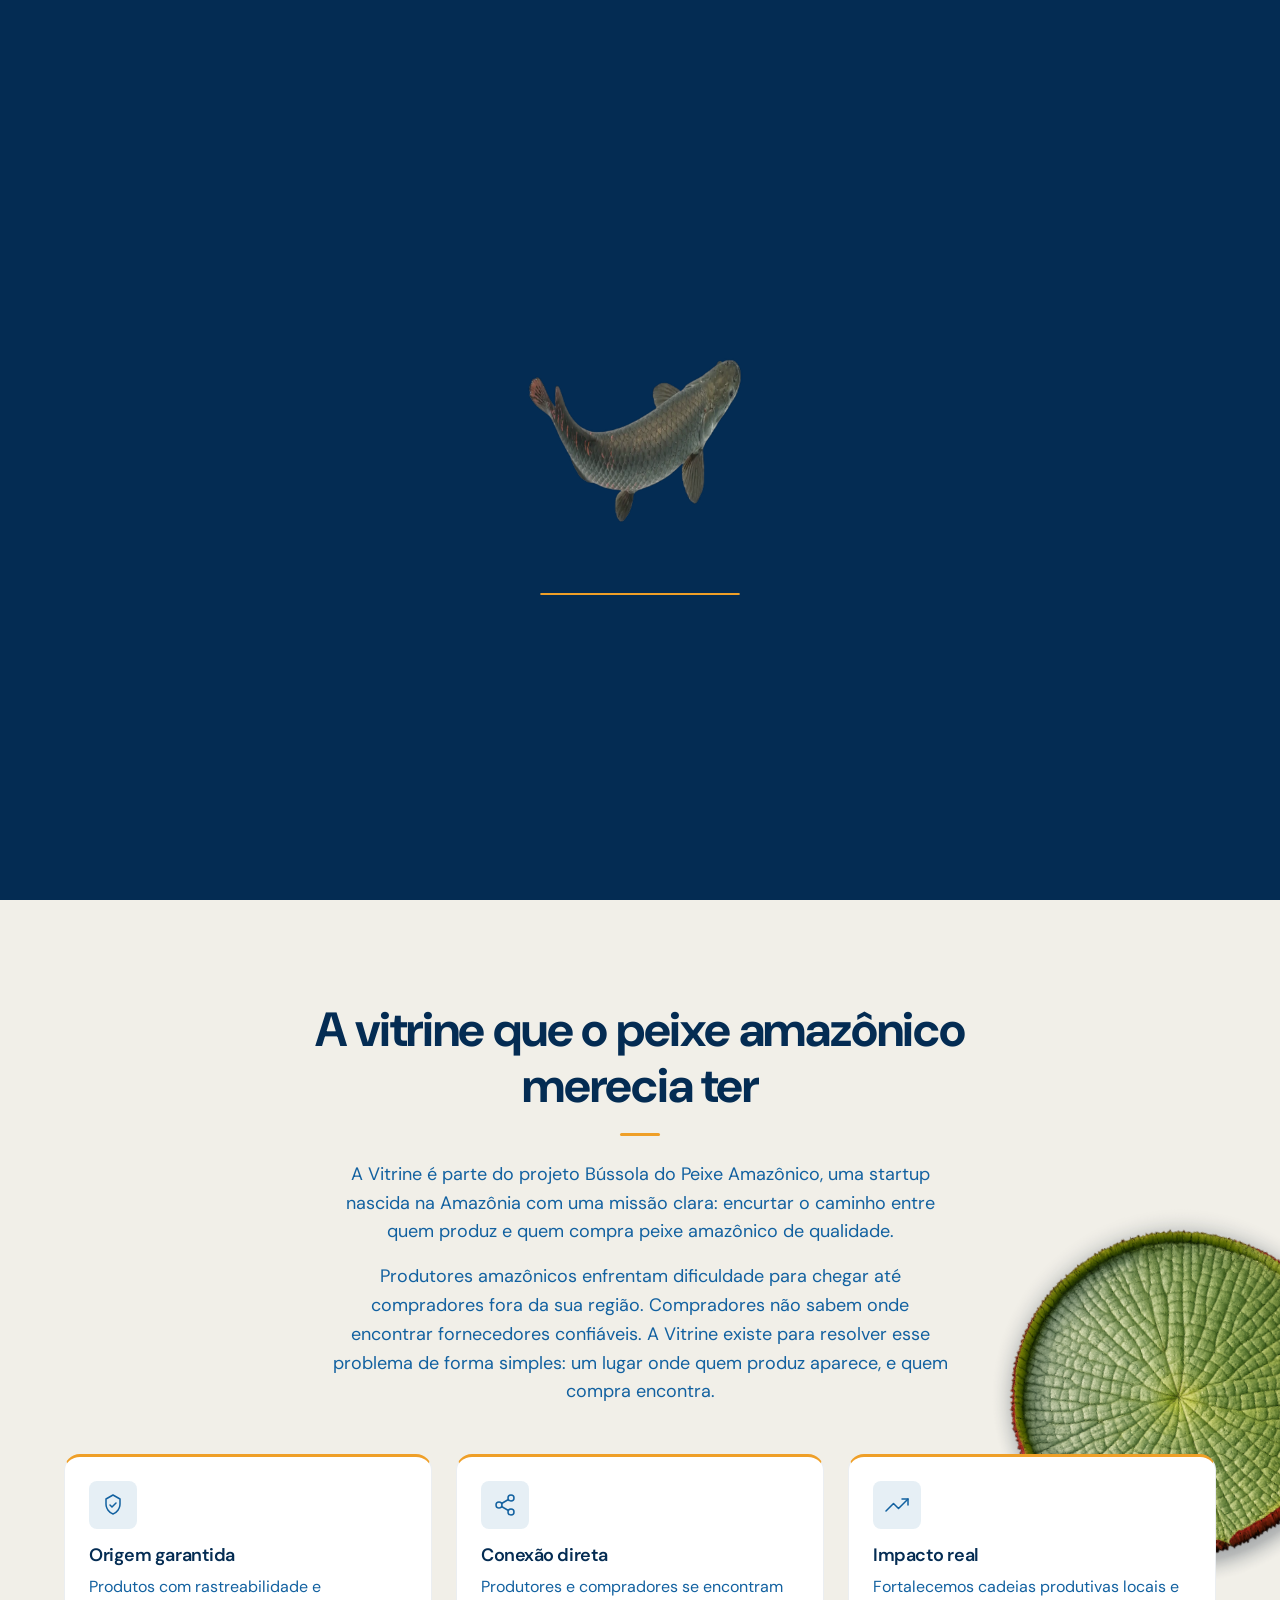
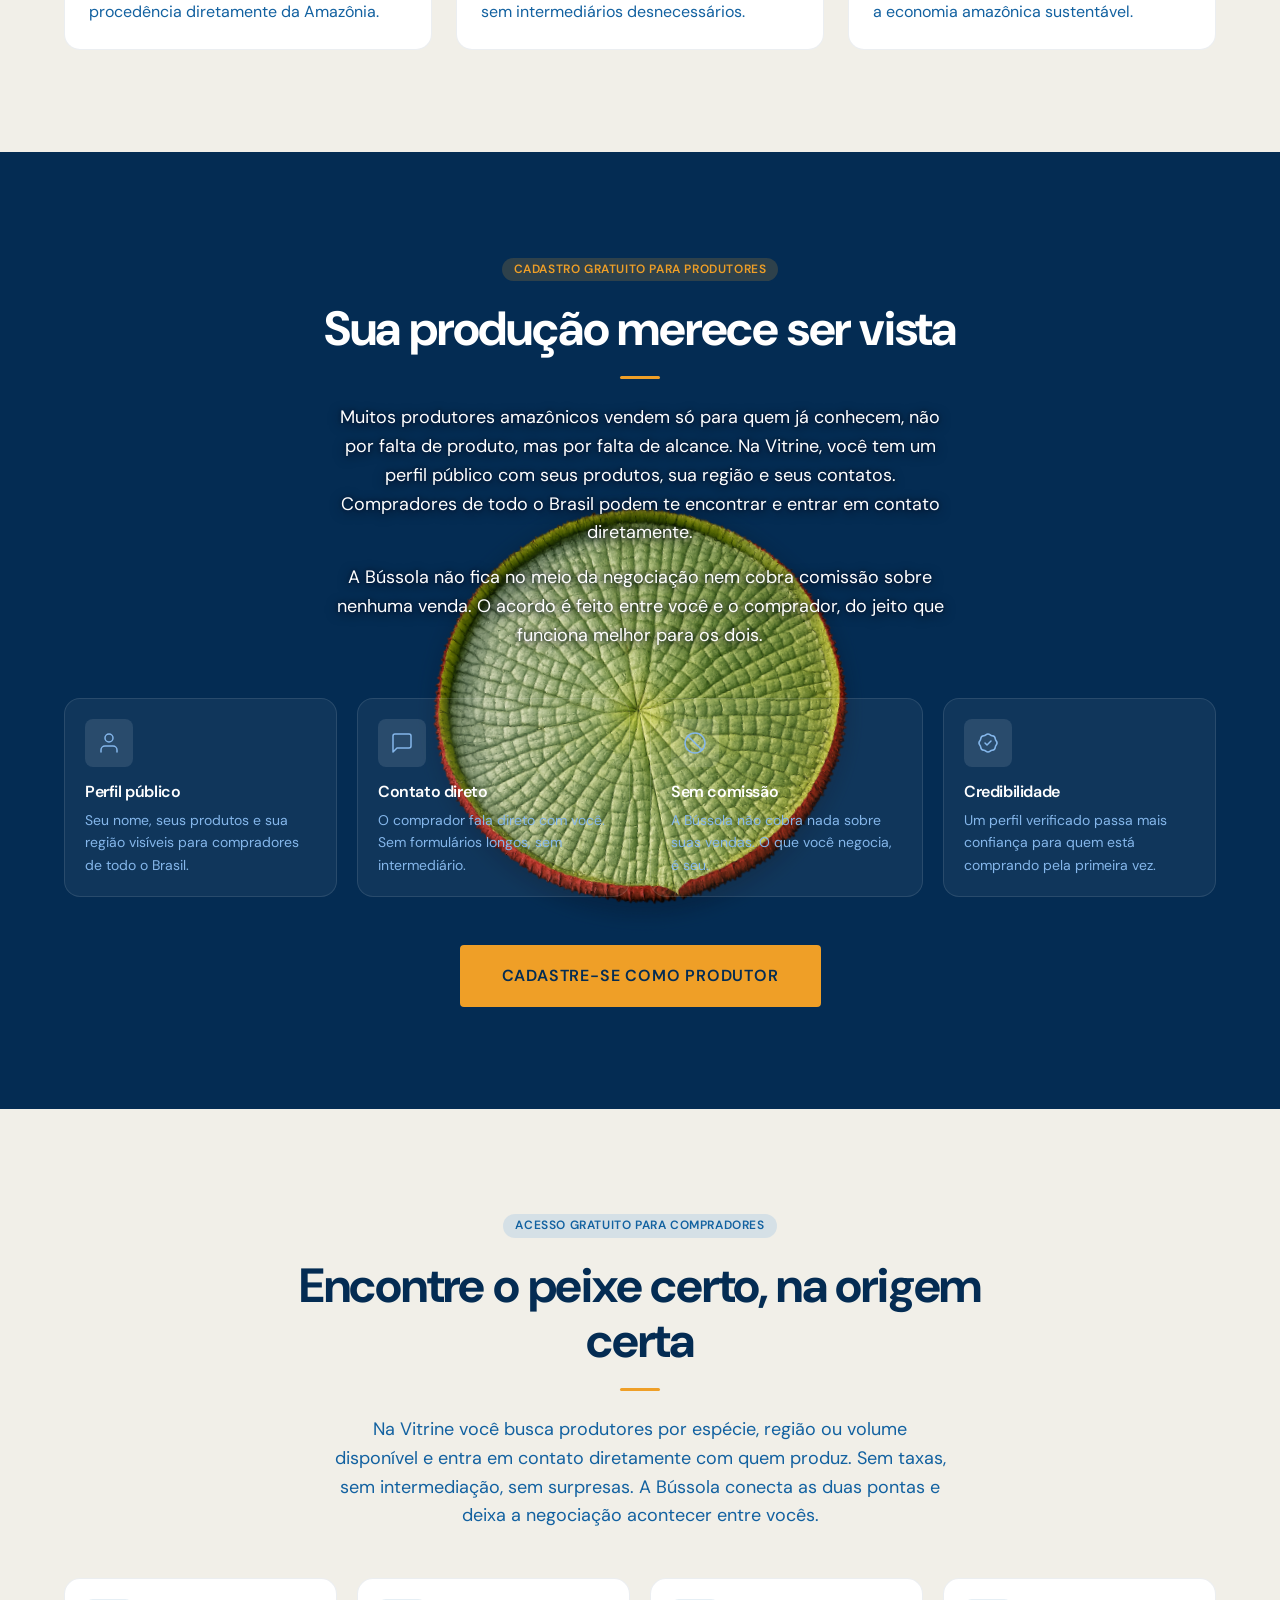
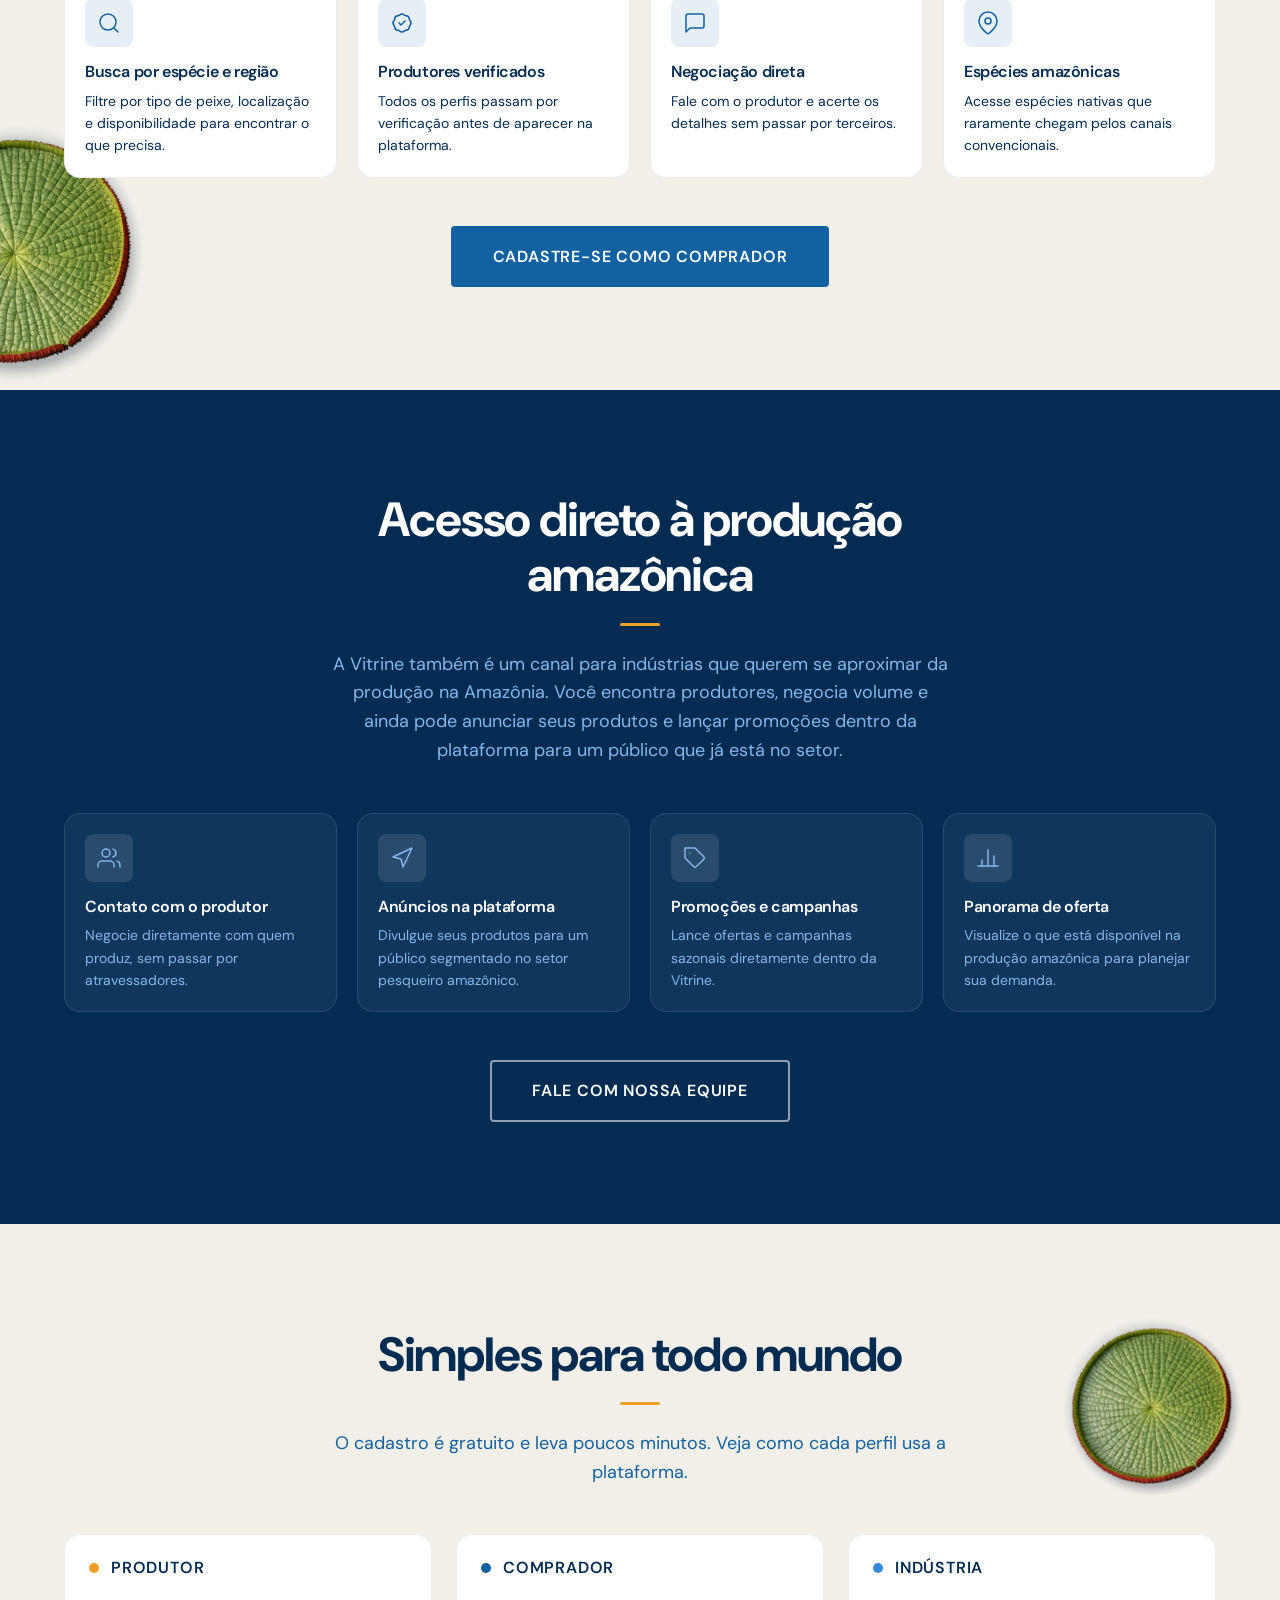
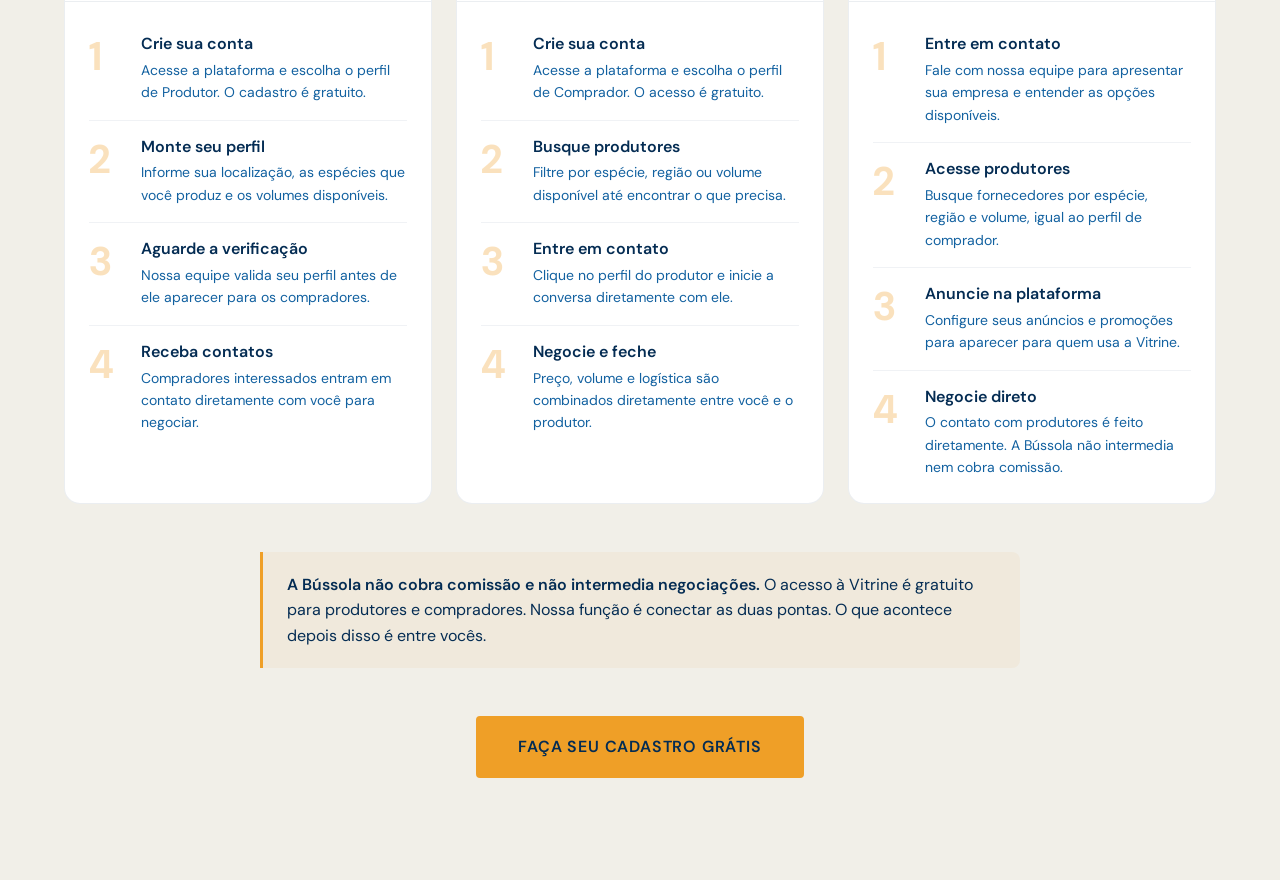
==== index.html @ b1a6ac14 "primeiro commit: site vitrine do peixe" ====
<!DOCTYPE html>
<html lang="pt-BR">
<head>
  <meta charset="UTF-8" />
  <meta name="viewport" content="width=device-width, initial-scale=1.0" />
  <meta name="description" content="Vitrine do Peixe — Plataforma B2B que conecta a produção ao mercado do pescado amazônico." />
  <title>Vitrine do Peixe — Conectando a produção ao mercado</title>

  <link rel="icon" type="image/png" href="../assets/favicon-32x32.png" sizes="32x32" />
  <link rel="apple-touch-icon" href="../assets/apple-touch-icon.png" />

  <!-- DM Sans -->
  <link rel="preconnect" href="https://fonts.googleapis.com" />
  <link rel="preconnect" href="https://fonts.gstatic.com" crossorigin />
  <link href="https://fonts.googleapis.com/css2?family=DM+Sans:opsz,wght@9..40,400;9..40,500;9..40,600;9..40,700&display=swap" rel="stylesheet" />

  <!-- Base da identidade visual -->
  <link rel="stylesheet" href="css/base.css" />
  <!-- Estilos das seções -->
  <link rel="stylesheet" href="css/sections.css" />

  <style>
    /* =============================================
       PRELOADER
    ============================================= */
    #preloader {
      position: fixed;
      inset: 0;
      z-index: var(--z-preload);
      background: var(--c-primary);
      display: flex;
      flex-direction: column;
      align-items: center;
      justify-content: center;
      gap: 28px;
      transition: opacity 0.7s ease, visibility 0.7s ease;
    }

    #preloader.fade-out {
      opacity: 0;
      visibility: hidden;
      pointer-events: none;
    }

    #preloader-canvas {
      width:  min(260px, 72vw);
      height: min(260px, 72vw);
    }

    #preloader-bar-wrap {
      width: min(200px, 56vw);
      height: 2px;
      background: var(--c-white-08);
      border-radius: 2px;
      overflow: hidden;
    }

    #preloader-bar {
      height: 100%;
      width: 0%;
      background: var(--c-cta);
      border-radius: 2px;
      transition: width 80ms linear;
    }

    /* =============================================
       HERO
    ============================================= */
    #hero {
      position: relative;
      width: 100%;
      height: 100svh;
      min-height: 100vh;
      display: flex;
      align-items: center;
      justify-content: center;
      overflow: hidden;
      text-align: center;
    }

    #hero-video {
      position: absolute;
      inset: 0;
      width: 100%;
      height: 100%;
      object-fit: cover;
      z-index: 0;
    }

    #hero-content {
      position: relative;
      z-index: 2;
      padding: 0 var(--container-pad);
      max-width: 960px;
      width: 100%;
    }

    /* Eyebrow */
    .hero-eyebrow {
      display: inline-flex;
      align-items: center;
      gap: var(--space-3);
      margin-bottom: var(--space-5);
      opacity: 0;
    }

    .hero-eyebrow::before,
    .hero-eyebrow::after {
      content: '';
      display: block;
      width: 28px;
      height: 1px;
      background: var(--c-cta);
      flex-shrink: 0;
    }

    .hero-eyebrow p {
      font-size: 10px;
      font-weight: var(--fw-semibold);
      letter-spacing: var(--ls-widest);
      text-transform: uppercase;
      color: var(--c-cta);
    }

    /* Título — animação reveal com clip-path */
    .hero-title-wrap {
      overflow: hidden; /* máscara que esconde o texto antes de revelar */
      padding-bottom: 0.1em; /* evita corte de descendentes */
    }

    #hero-title {
      font-size: var(--text-hero);
      font-weight: var(--fw-bold);
      line-height: var(--lh-tight);
      letter-spacing: var(--ls-tight);
      text-transform: uppercase;
      color: var(--c-white);
      opacity: 0;
    }

    /* Divisor */
    #hero-divider {
      width: 40px;
      height: 3px;
      background: var(--c-cta);
      border-radius: 2px;
      margin: var(--space-6) auto;
      opacity: 0;
    }

    /* Subtítulo */
    #hero-subtitle {
      font-size: clamp(0.875rem, 3vw, 1.25rem);
      font-weight: var(--fw-regular);
      letter-spacing: var(--ls-wider);
      text-transform: uppercase;
      color: var(--c-white-80);
      opacity: 0;
    }

    /* Scroll indicator */
    #hero-scroll {
      position: absolute;
      bottom: 28px;
      left: 50%;
      transform: translateX(-50%);
      z-index: 2;
      display: flex;
      flex-direction: column;
      align-items: center;
      gap: 6px;
      opacity: 0;
    }

    #hero-scroll span {
      font-size: 10px;
      font-weight: var(--fw-medium);
      letter-spacing: var(--ls-widest);
      text-transform: uppercase;
      color: var(--c-white-55);
    }

    .scroll-chevron {
      width: 18px;
      height: 18px;
      border-right: 1.5px solid var(--c-white-55);
      border-bottom: 1.5px solid var(--c-white-55);
      transform: rotate(45deg);
      animation: chevronBounce 1.8s ease-in-out infinite;
    }

    /* =============================================
       ANIMAÇÕES DO HERO
       Clip-path reveal: texto "abre" de baixo para cima,
       como saindo de trás de uma régua — efeito editorial.
    ============================================= */

    /* Eyebrow — fade simples */
    @keyframes heroEyebrow {
      from { opacity: 0; transform: translateY(-10px); }
      to   { opacity: 1; transform: translateY(0); }
    }

    /* Título — clip-path de baixo para cima + leve escala */
    @keyframes heroTitleReveal {
      from {
        opacity: 0;
        clip-path: inset(0 0 100% 0);
        transform: translateY(20px) scaleY(0.96);
      }
      to {
        opacity: 1;
        clip-path: inset(0 0 0% 0);
        transform: translateY(0) scaleY(1);
      }
    }

    /* Divisor — expande da esquerda */
    @keyframes heroDivider {
      from { opacity: 0; transform: scaleX(0); transform-origin: center; }
      to   { opacity: 1; transform: scaleX(1); transform-origin: center; }
    }

    /* Subtítulo — fade com tracking */
    @keyframes heroSubtitle {
      from { opacity: 0; letter-spacing: 0.20em; filter: blur(4px); }
      to   { opacity: 1; letter-spacing: var(--ls-wider); filter: blur(0); }
    }

    /* Scroll indicator — fade */
    @keyframes heroScroll {
      from { opacity: 0; transform: translate(-50%, 8px); }
      to   { opacity: 1; transform: translate(-50%, 0); }
    }

    /* Classes aplicadas via JS após preloader */
    .hero-anim-eyebrow  { animation: heroEyebrow     0.7s ease            forwards; animation-delay: 0.10s; }
    .hero-anim-title    { animation: heroTitleReveal  1.0s cubic-bezier(0.22, 1, 0.36, 1) forwards; animation-delay: 0.35s; }
    .hero-anim-divider  { animation: heroDivider      0.6s ease            forwards; animation-delay: 0.75s; }
    .hero-anim-subtitle { animation: heroSubtitle     0.9s ease            forwards; animation-delay: 0.95s; }
    .hero-anim-scroll   { animation: heroScroll       0.7s ease            forwards; animation-delay: 1.30s; }
  </style>

  <style>
    /* =============================================
       HERO PARALLAX
    ============================================= */
    #hero-video,
    #hero-content { will-change: transform; }

    /* =============================================
       PIRARUCU — SCROLL-DRIVEN IMAGE SEQUENCE
       Camada (#fish-layer) controla a POSIÇÃO (segue o
       scroll na hora). O canvas controla a ROTAÇÃO, com
       transição → vira de direção suavemente ao subir/descer.
    ============================================= */
    #fish-layer {
      position: fixed;
      top: 0;
      left: 0;
      z-index: 1;                 /* acima do fundo das seções, atrás do conteúdo */
      pointer-events: none;
      will-change: transform, opacity;
      opacity: 0;
      transition: opacity 0.5s ease;
      /* sombra direcional (camada não rotaciona → sombra fixa na tela) */
      filter: drop-shadow(6px 12px 18px rgba(2, 18, 38, 0.55));
    }

    #fish-canvas {
      display: block;
      transform-origin: center center;
      transition: transform 0.6s cubic-bezier(0.45, 0, 0.2, 1);
    }

    /* =============================================
       LIQUID GLASS — camada leve entre o peixe e o conteúdo
    ============================================= */
    #liquid-glass {
      position: fixed;
      inset: 0;
      z-index: 2;                 /* entre o peixe (1) e o conteúdo (3) */
      pointer-events: none;
      opacity: 0;
      transition: opacity 0.5s ease;
      backdrop-filter: blur(1px) saturate(106%);
      -webkit-backdrop-filter: blur(1px) saturate(106%);
      background: linear-gradient(135deg,
        rgba(255, 255, 255, 0.025) 0%,
        rgba(255, 255, 255, 0)     45%,
        rgba(133, 183, 235, 0.025) 100%);
    }

    /* Conteúdo das seções ACIMA do peixe e do vidro */
    main .container { position: relative; z-index: 3; }

    /* =============================================
       VITÓRIA-RÉGIA — folhas boiando no rio
       Posicionadas no documento (rolam com a página) com
       parallax de baixo para cima, como boiando na correnteza.
       Acima do peixe (z1), atrás do conteúdo (z3).
    ============================================= */
    body { position: relative; }   /* containing block das folhas */

    .lily {
      position: absolute;
      z-index: 2;                  /* acima do peixe, atrás do conteúdo */
      pointer-events: none;
      height: auto;
      aspect-ratio: 1 / 1;
      will-change: transform;
      /* recorta a folha circular, descartando o fundo escuro da imagem */
      -webkit-mask-image: radial-gradient(circle closest-side at 50% 50%, #000 88%, transparent 99%);
              mask-image: radial-gradient(circle closest-side at 50% 50%, #000 88%, transparent 99%);
      filter: drop-shadow(0 10px 22px rgba(2, 18, 38, 0.45));
    }

    /* instâncias — tamanhos e posições diferentes */
    .lily--1 { top: 18%; right: -7%; width: clamp(190px, 34vw, 380px); }
    .lily--2 { top: 45%; left:  -9%; width: clamp(140px, 24vw, 260px); }
    .lily--3 { top: 71%; right:  3%; width: clamp(100px, 18vw, 180px); }
    .lily--4 { top: 30%; left:  50%; width: clamp(220px, 44vw, 460px); } /* grande, centralizada */

    @media (prefers-reduced-motion: reduce) {
      #fish-layer   { display: none !important; }
      #liquid-glass { display: none !important; }
      #hero-video, #hero-content { transform: none !important; }
      .lily { transform: none !important; }
    }
  </style>
</head>
<body>

  <!-- Pirarucu — sequência de imagens guiada pelo scroll -->
  <div id="fish-layer" aria-hidden="true">
    <canvas id="fish-canvas" width="640" height="360"></canvas>
  </div>

  <!-- Liquid glass — camada leve entre o peixe e o conteúdo -->
  <div id="liquid-glass" aria-hidden="true"></div>

  <!-- Vitória-régia — folhas boiando no rio (parallax) -->
  <img class="lily lily--1" src="assets/vitoria_regia.png" alt="" aria-hidden="true" />
  <img class="lily lily--2" src="assets/vitoria_regia.png" alt="" aria-hidden="true" />
  <img class="lily lily--3" src="assets/vitoria_regia.png" alt="" aria-hidden="true" />
  <img class="lily lily--4" src="assets/vitoria_regia.png" alt="" aria-hidden="true" data-center />

  <!-- =============================================
       PRELOADER
  ============================================= -->
  <div id="preloader" role="status" aria-label="Carregando Vitrine do Peixe">
    <canvas id="preloader-canvas" width="400" height="400" aria-hidden="true"></canvas>
    <div id="preloader-bar-wrap" aria-hidden="true">
      <div id="preloader-bar"></div>
    </div>
  </div>

  <!-- =============================================
       HEADER / NAV
  ============================================= -->
  <header>
    <nav id="nav" class="nav" role="navigation" aria-label="Menu principal">
      <a href="/" class="nav__logo" aria-label="Vitrine do Peixe — página inicial">
        <img src="assets/logo.png" alt="Vitrine do Peixe" />
      </a>

      <!-- Links de navegação — visíveis a partir de 768px -->
      <ul class="nav__links" role="list">
        <li><a href="#sobre"         class="nav__link">Sobre</a></li>
        <li><a href="#produtor"      class="nav__link">Produtores</a></li>
        <li><a href="#comprador"     class="nav__link">Compradores</a></li>
        <li><a href="#industria"     class="nav__link">Indústria</a></li>
        <li><a href="#como-funciona" class="nav__link">Como Funciona</a></li>
        <li>
          <a href="#cadastro" class="btn btn--primary btn--sm">Cadastre-se</a>
        </li>
      </ul>

      <!-- Botão hambúrguer — mobile only -->
      <!-- ANIMATION: abrir/fechar menu mobile com slide down -->
      <button class="nav__toggle" aria-label="Abrir menu" aria-expanded="false" aria-controls="nav-mobile">
        <span></span>
        <span></span>
        <span></span>
      </button>
    </nav>
  </header>

  <!-- =============================================
       HERO
  ============================================= -->
  <main>
    <section id="hero" aria-labelledby="hero-title">

      <video
        id="hero-video"
        autoplay
        muted
        loop
        playsinline
        preload="auto"
        aria-hidden="true"
      >
        <source src="assets/video_hero.mp4" type="video/mp4" />
      </video>

      <div class="overlay" aria-hidden="true"></div>

      <div id="hero-content">

        <div class="hero-eyebrow" aria-hidden="true">
          <p>Plataforma B2B de Pescado Amazônico</p>
        </div>

        <div class="hero-title-wrap">
          <h1 id="hero-title">Vitrine<br>do Peixe</h1>
        </div>

        <div id="hero-divider" aria-hidden="true"></div>

        <p id="hero-subtitle">Conectando a produção ao mercado</p>

      </div>

      <div id="hero-scroll" aria-hidden="true">
        <span>Explore</span>
        <div class="scroll-chevron"></div>
      </div>

    </section>


    <!-- =============================================
         #SOBRE — A vitrine que o peixe merecia
    ============================================= -->
    <section id="sobre" class="section" aria-labelledby="sobre-title">
      <div class="container">

        <header class="section-header scroll-reveal">
          <h2 id="sobre-title">A vitrine que o peixe amazônico merecia ter</h2>
          <div class="divider divider--center"></div>
          <p>
            A Vitrine é parte do projeto Bússola do Peixe Amazônico, uma startup nascida na
            Amazônia com uma missão clara: encurtar o caminho entre quem produz e quem compra
            peixe amazônico de qualidade.
          </p>
          <p style="margin-top: var(--space-4);">
            Produtores amazônicos enfrentam dificuldade para chegar até compradores fora da sua
            região. Compradores não sabem onde encontrar fornecedores confiáveis. A Vitrine existe
            para resolver esse problema de forma simples: um lugar onde quem produz aparece, e quem
            compra encontra.
          </p>
        </header>

        <!-- 3 Pilares -->
        <!-- ANIMATION: cards aparecem em cascata com stagger ao entrar na viewport -->
        <div class="pillar-grid">

          <article class="card pillar-card scroll-reveal" aria-label="Origem garantida">
            <div class="card-icon">
              <!-- ICON: shield-check — origem e rastreabilidade -->
              <svg viewBox="0 0 24 24" fill="none" stroke="currentColor" stroke-width="1.5" stroke-linecap="round" stroke-linejoin="round" aria-hidden="true">
                <path d="M12 2l-7 4v5c0 4.55 3.17 8.81 7 9.93C15.83 19.81 19 15.55 19 11V6l-7-4z"/>
                <polyline points="9 12 11 14 15 10"/>
              </svg>
            </div>
            <h3>Origem garantida</h3>
            <p>Produtos com rastreabilidade e procedência diretamente da Amazônia.</p>
            <!-- VISUAL: ícone ou ilustração geométrica de localização/rastreio -->
          </article>

          <article class="card pillar-card scroll-reveal" aria-label="Conexão direta">
            <div class="card-icon">
              <!-- ICON: network/link — conexão entre pontas da cadeia -->
              <svg viewBox="0 0 24 24" fill="none" stroke="currentColor" stroke-width="1.5" stroke-linecap="round" stroke-linejoin="round" aria-hidden="true">
                <circle cx="18" cy="5"  r="3"/>
                <circle cx="6"  cy="12" r="3"/>
                <circle cx="18" cy="19" r="3"/>
                <line x1="8.59"  y1="13.51" x2="15.42" y2="17.49"/>
                <line x1="15.41" y1="6.51"  x2="8.59"  y2="10.49"/>
              </svg>
            </div>
            <h3>Conexão direta</h3>
            <p>Produtores e compradores se encontram sem intermediários desnecessários.</p>
            <!-- VISUAL: diagrama de conexão entre pontas da cadeia -->
          </article>

          <article class="card pillar-card scroll-reveal" aria-label="Impacto real">
            <div class="card-icon">
              <!-- ICON: trending-up — crescimento e impacto econômico -->
              <svg viewBox="0 0 24 24" fill="none" stroke="currentColor" stroke-width="1.5" stroke-linecap="round" stroke-linejoin="round" aria-hidden="true">
                <polyline points="23 6 13.5 15.5 8.5 10.5 1 18"/>
                <polyline points="17 6 23 6 23 12"/>
              </svg>
            </div>
            <h3>Impacto real</h3>
            <p>Fortalecemos cadeias produtivas locais e a economia amazônica sustentável.</p>
            <!-- VISUAL: gráfico ou mapa da Amazônia estilizado -->
          </article>

        </div><!-- /pillar-grid -->

      </div>
    </section>


    <!-- =============================================
         #PRODUTOR — Para Produtores
    ============================================= -->
    <section id="produtor" class="section section--dark" aria-labelledby="produtor-title">
      <div class="container">

        <header class="section-header scroll-reveal">
          <span class="badge badge--cta">Cadastro gratuito para produtores</span>
          <h2 id="produtor-title">Sua produção merece ser vista</h2>
          <div class="divider divider--center"></div>
          <p style="color: var(--c-white); text-shadow: 0 2px 12px rgba(2, 18, 38, 0.9), 0 0 4px rgba(2, 18, 38, 0.7);">
            Muitos produtores amazônicos vendem só para quem já conhecem, não por falta de produto,
            mas por falta de alcance. Na Vitrine, você tem um perfil público com seus produtos, sua
            região e seus contatos. Compradores de todo o Brasil podem te encontrar e entrar em
            contato diretamente.
          </p>
          <p style="margin-top: var(--space-4); color: var(--c-white); text-shadow: 0 2px 12px rgba(2, 18, 38, 0.9), 0 0 4px rgba(2, 18, 38, 0.7);">
            A Bússola não fica no meio da negociação nem cobra comissão sobre nenhuma venda.
            O acordo é feito entre você e o comprador, do jeito que funciona melhor para os dois.
          </p>
        </header>

        <!-- ANIMATION: cards em cascata com stagger -->
        <div class="benefit-grid">

          <article class="card benefit-card scroll-reveal" aria-label="Perfil público">
            <div class="card-icon">
              <!-- ICON: user — visibilidade pública -->
              <svg viewBox="0 0 24 24" fill="none" stroke="currentColor" stroke-width="1.5" stroke-linecap="round" stroke-linejoin="round" aria-hidden="true">
                <path d="M20 21v-2a4 4 0 00-4-4H8a4 4 0 00-4 4v2"/>
                <circle cx="12" cy="7" r="4"/>
              </svg>
            </div>
            <h3>Perfil público</h3>
            <p>Seu nome, seus produtos e sua região visíveis para compradores de todo o Brasil.</p>
          </article>

          <article class="card benefit-card scroll-reveal" aria-label="Contato direto">
            <div class="card-icon">
              <!-- ICON: message-circle — comunicação direta -->
              <svg viewBox="0 0 24 24" fill="none" stroke="currentColor" stroke-width="1.5" stroke-linecap="round" stroke-linejoin="round" aria-hidden="true">
                <path d="M21 15a2 2 0 01-2 2H7l-4 4V5a2 2 0 012-2h14a2 2 0 012 2z"/>
              </svg>
            </div>
            <h3>Contato direto</h3>
            <p>O comprador fala direto com você. Sem formulários longos, sem intermediário.</p>
          </article>

          <article class="card benefit-card scroll-reveal" aria-label="Sem comissão">
            <div class="card-icon">
              <!-- ICON: ban — sem taxa ou comissão -->
              <svg viewBox="0 0 24 24" fill="none" stroke="currentColor" stroke-width="1.5" stroke-linecap="round" stroke-linejoin="round" aria-hidden="true">
                <circle cx="12" cy="12" r="10"/>
                <line x1="4.93" y1="4.93" x2="19.07" y2="19.07"/>
              </svg>
            </div>
            <h3>Sem comissão</h3>
            <p>A Bússola não cobra nada sobre suas vendas. O que você negocia, é seu.</p>
          </article>

          <article class="card benefit-card scroll-reveal" aria-label="Credibilidade">
            <div class="card-icon">
              <!-- ICON: badge-check — verificação e confiança -->
              <svg viewBox="0 0 24 24" fill="none" stroke="currentColor" stroke-width="1.5" stroke-linecap="round" stroke-linejoin="round" aria-hidden="true">
                <path d="M9 12l2 2 4-4"/>
                <path d="M7.835 4.697a3.42 3.42 0 001.946-.806 3.42 3.42 0 014.438 0 3.42 3.42 0 001.946.806 3.42 3.42 0 013.138 3.138 3.42 3.42 0 00.806 1.946 3.42 3.42 0 010 4.438 3.42 3.42 0 00-.806 1.946 3.42 3.42 0 01-3.138 3.138 3.42 3.42 0 00-1.946.806 3.42 3.42 0 01-4.438 0 3.42 3.42 0 00-1.946-.806 3.42 3.42 0 01-3.138-3.138 3.42 3.42 0 00-.806-1.946 3.42 3.42 0 010-4.438 3.42 3.42 0 00.806-1.946 3.42 3.42 0 013.138-3.138z"/>
              </svg>
            </div>
            <h3>Credibilidade</h3>
            <p>Um perfil verificado passa mais confiança para quem está comprando pela primeira vez.</p>
          </article>

        </div><!-- /benefit-grid -->

        <div class="section-cta scroll-reveal">
          <a href="#cadastro" class="btn btn--primary btn--lg">Cadastre-se como produtor</a>
        </div>

      </div>
    </section>


    <!-- =============================================
         #COMPRADOR — Para Compradores
    ============================================= -->
    <section id="comprador" class="section" aria-labelledby="comprador-title">
      <div class="container">

        <header class="section-header scroll-reveal">
          <span class="badge badge--support">Acesso gratuito para compradores</span>
          <h2 id="comprador-title">Encontre o peixe certo, na origem certa</h2>
          <div class="divider divider--center"></div>
          <p>
            Na Vitrine você busca produtores por espécie, região ou volume disponível e entra em
            contato diretamente com quem produz. Sem taxas, sem intermediação, sem surpresas.
            A Bússola conecta as duas pontas e deixa a negociação acontecer entre vocês.
          </p>
        </header>

        <!-- ANIMATION: cards em cascata com stagger -->
        <div class="benefit-grid">

          <article class="card benefit-card scroll-reveal" aria-label="Busca por espécie e região">
            <div class="card-icon">
              <!-- ICON: search — busca e filtro -->
              <svg viewBox="0 0 24 24" fill="none" stroke="currentColor" stroke-width="1.5" stroke-linecap="round" stroke-linejoin="round" aria-hidden="true">
                <circle cx="11" cy="11" r="8"/>
                <line x1="21" y1="21" x2="16.65" y2="16.65"/>
              </svg>
            </div>
            <h3>Busca por espécie e região</h3>
            <p>Filtre por tipo de peixe, localização e disponibilidade para encontrar o que precisa.</p>
          </article>

          <article class="card benefit-card scroll-reveal" aria-label="Produtores verificados">
            <div class="card-icon">
              <!-- ICON: badge-check — verificação -->
              <svg viewBox="0 0 24 24" fill="none" stroke="currentColor" stroke-width="1.5" stroke-linecap="round" stroke-linejoin="round" aria-hidden="true">
                <path d="M9 12l2 2 4-4"/>
                <path d="M7.835 4.697a3.42 3.42 0 001.946-.806 3.42 3.42 0 014.438 0 3.42 3.42 0 001.946.806 3.42 3.42 0 013.138 3.138 3.42 3.42 0 00.806 1.946 3.42 3.42 0 010 4.438 3.42 3.42 0 00-.806 1.946 3.42 3.42 0 01-3.138 3.138 3.42 3.42 0 00-1.946.806 3.42 3.42 0 01-4.438 0 3.42 3.42 0 00-1.946-.806 3.42 3.42 0 01-3.138-3.138 3.42 3.42 0 00-.806-1.946 3.42 3.42 0 010-4.438 3.42 3.42 0 00.806-1.946 3.42 3.42 0 013.138-3.138z"/>
              </svg>
            </div>
            <h3>Produtores verificados</h3>
            <p>Todos os perfis passam por verificação antes de aparecer na plataforma.</p>
          </article>

          <article class="card benefit-card scroll-reveal" aria-label="Negociação direta">
            <div class="card-icon">
              <!-- ICON: message-circle — negociação direta -->
              <svg viewBox="0 0 24 24" fill="none" stroke="currentColor" stroke-width="1.5" stroke-linecap="round" stroke-linejoin="round" aria-hidden="true">
                <path d="M21 15a2 2 0 01-2 2H7l-4 4V5a2 2 0 012-2h14a2 2 0 012 2z"/>
              </svg>
            </div>
            <h3>Negociação direta</h3>
            <p>Fale com o produtor e acerte os detalhes sem passar por terceiros.</p>
          </article>

          <article class="card benefit-card scroll-reveal" aria-label="Espécies amazônicas">
            <div class="card-icon">
              <!-- ICON: map-pin — origem amazônica -->
              <svg viewBox="0 0 24 24" fill="none" stroke="currentColor" stroke-width="1.5" stroke-linecap="round" stroke-linejoin="round" aria-hidden="true">
                <path d="M21 10c0 7-9 13-9 13s-9-6-9-13a9 9 0 0118 0z"/>
                <circle cx="12" cy="10" r="3"/>
              </svg>
            </div>
            <h3>Espécies amazônicas</h3>
            <p>Acesse espécies nativas que raramente chegam pelos canais convencionais.</p>
          </article>

        </div><!-- /benefit-grid -->

        <div class="section-cta scroll-reveal">
          <a href="#cadastro" class="btn btn--blue btn--lg">Cadastre-se como comprador</a>
        </div>

      </div>
    </section>


    <!-- =============================================
         #INDUSTRIA — Para a Indústria
    ============================================= -->
    <section id="industria" class="section section--dark" aria-labelledby="industria-title">
      <div class="container">

        <header class="section-header scroll-reveal">
          <h2 id="industria-title">Acesso direto à produção amazônica</h2>
          <div class="divider divider--center"></div>
          <p>
            A Vitrine também é um canal para indústrias que querem se aproximar da produção na
            Amazônia. Você encontra produtores, negocia volume e ainda pode anunciar seus produtos
            e lançar promoções dentro da plataforma para um público que já está no setor.
          </p>
        </header>

        <!-- ANIMATION: cards em cascata com stagger -->
        <div class="benefit-grid">

          <article class="card benefit-card scroll-reveal" aria-label="Contato com o produtor">
            <div class="card-icon">
              <!-- ICON: users — acesso a produtores -->
              <svg viewBox="0 0 24 24" fill="none" stroke="currentColor" stroke-width="1.5" stroke-linecap="round" stroke-linejoin="round" aria-hidden="true">
                <path d="M17 21v-2a4 4 0 00-4-4H5a4 4 0 00-4 4v2"/>
                <circle cx="9" cy="7" r="4"/>
                <path d="M23 21v-2a4 4 0 00-3-3.87"/>
                <path d="M16 3.13a4 4 0 010 7.75"/>
              </svg>
            </div>
            <h3>Contato com o produtor</h3>
            <p>Negocie diretamente com quem produz, sem passar por atravessadores.</p>
          </article>

          <article class="card benefit-card scroll-reveal" aria-label="Anúncios na plataforma">
            <div class="card-icon">
              <!-- ICON: send/megaphone — divulgação e anúncios -->
              <svg viewBox="0 0 24 24" fill="none" stroke="currentColor" stroke-width="1.5" stroke-linecap="round" stroke-linejoin="round" aria-hidden="true">
                <path d="M3 11l19-9-9 19-2-8-8-2z"/>
              </svg>
            </div>
            <h3>Anúncios na plataforma</h3>
            <p>Divulgue seus produtos para um público segmentado no setor pesqueiro amazônico.</p>
          </article>

          <article class="card benefit-card scroll-reveal" aria-label="Promoções e campanhas">
            <div class="card-icon">
              <!-- ICON: tag — promoções e ofertas -->
              <svg viewBox="0 0 24 24" fill="none" stroke="currentColor" stroke-width="1.5" stroke-linecap="round" stroke-linejoin="round" aria-hidden="true">
                <path d="M20.59 13.41l-7.17 7.17a2 2 0 01-2.83 0L2 12V2h10l8.59 8.59a2 2 0 010 2.82z"/>
                <line x1="7" y1="7" x2="7.01" y2="7"/>
              </svg>
            </div>
            <h3>Promoções e campanhas</h3>
            <p>Lance ofertas e campanhas sazonais diretamente dentro da Vitrine.</p>
          </article>

          <article class="card benefit-card scroll-reveal" aria-label="Panorama de oferta">
            <div class="card-icon">
              <!-- ICON: bar-chart — panorama da produção disponível -->
              <svg viewBox="0 0 24 24" fill="none" stroke="currentColor" stroke-width="1.5" stroke-linecap="round" stroke-linejoin="round" aria-hidden="true">
                <line x1="18" y1="20" x2="18" y2="10"/>
                <line x1="12" y1="20" x2="12" y2="4"/>
                <line x1="6"  y1="20" x2="6"  y2="14"/>
                <line x1="2"  y1="20" x2="22" y2="20"/>
              </svg>
            </div>
            <h3>Panorama de oferta</h3>
            <p>Visualize o que está disponível na produção amazônica para planejar sua demanda.</p>
          </article>

        </div><!-- /benefit-grid -->

        <div class="section-cta scroll-reveal">
          <a href="#contato" class="btn btn--outline btn--lg">Fale com nossa equipe</a>
        </div>

      </div>
    </section>


    <!-- =============================================
         #COMO-FUNCIONA — Como Funciona
    ============================================= -->
    <section id="como-funciona" class="section" aria-labelledby="como-funciona-title">
      <div class="container">

        <header class="section-header scroll-reveal">
          <h2 id="como-funciona-title">Simples para todo mundo</h2>
          <div class="divider divider--center"></div>
          <p>O cadastro é gratuito e leva poucos minutos. Veja como cada perfil usa a plataforma.</p>
        </header>

        <!-- 3 colunas de perfil -->
        <!-- ANIMATION: colunas entram em cascata com stagger horizontal -->
        <div class="how-grid">

          <!-- Coluna: Produtor -->
          <div class="how-column how-column--produtor scroll-reveal">
            <div class="how-column__header">
              <span class="how-column__profile-dot" aria-hidden="true"></span>
              <span class="how-column__profile-name">Produtor</span>
            </div>
            <ol class="how-column__steps" aria-label="Passos para o Produtor">
              <li class="step">
                <span class="step__number" aria-hidden="true">1</span>
                <div class="step__content">
                  <strong class="step__title">Crie sua conta</strong>
                  <p class="step__text">Acesse a plataforma e escolha o perfil de Produtor. O cadastro é gratuito.</p>
                </div>
              </li>
              <li class="step">
                <span class="step__number" aria-hidden="true">2</span>
                <div class="step__content">
                  <strong class="step__title">Monte seu perfil</strong>
                  <p class="step__text">Informe sua localização, as espécies que você produz e os volumes disponíveis.</p>
                </div>
              </li>
              <li class="step">
                <span class="step__number" aria-hidden="true">3</span>
                <div class="step__content">
                  <strong class="step__title">Aguarde a verificação</strong>
                  <p class="step__text">Nossa equipe valida seu perfil antes de ele aparecer para os compradores.</p>
                </div>
              </li>
              <li class="step">
                <span class="step__number" aria-hidden="true">4</span>
                <div class="step__content">
                  <strong class="step__title">Receba contatos</strong>
                  <p class="step__text">Compradores interessados entram em contato diretamente com você para negociar.</p>
                </div>
              </li>
            </ol>
          </div>

          <!-- Coluna: Comprador -->
          <div class="how-column how-column--comprador scroll-reveal">
            <div class="how-column__header">
              <span class="how-column__profile-dot" aria-hidden="true"></span>
              <span class="how-column__profile-name">Comprador</span>
            </div>
            <ol class="how-column__steps" aria-label="Passos para o Comprador">
              <li class="step">
                <span class="step__number" aria-hidden="true">1</span>
                <div class="step__content">
                  <strong class="step__title">Crie sua conta</strong>
                  <p class="step__text">Acesse a plataforma e escolha o perfil de Comprador. O acesso é gratuito.</p>
                </div>
              </li>
              <li class="step">
                <span class="step__number" aria-hidden="true">2</span>
                <div class="step__content">
                  <strong class="step__title">Busque produtores</strong>
                  <p class="step__text">Filtre por espécie, região ou volume disponível até encontrar o que precisa.</p>
                </div>
              </li>
              <li class="step">
                <span class="step__number" aria-hidden="true">3</span>
                <div class="step__content">
                  <strong class="step__title">Entre em contato</strong>
                  <p class="step__text">Clique no perfil do produtor e inicie a conversa diretamente com ele.</p>
                </div>
              </li>
              <li class="step">
                <span class="step__number" aria-hidden="true">4</span>
                <div class="step__content">
                  <strong class="step__title">Negocie e feche</strong>
                  <p class="step__text">Preço, volume e logística são combinados diretamente entre você e o produtor.</p>
                </div>
              </li>
            </ol>
          </div>

          <!-- Coluna: Indústria -->
          <div class="how-column how-column--industria scroll-reveal">
            <div class="how-column__header">
              <span class="how-column__profile-dot" aria-hidden="true"></span>
              <span class="how-column__profile-name">Indústria</span>
            </div>
            <ol class="how-column__steps" aria-label="Passos para a Indústria">
              <li class="step">
                <span class="step__number" aria-hidden="true">1</span>
                <div class="step__content">
                  <strong class="step__title">Entre em contato</strong>
                  <p class="step__text">Fale com nossa equipe para apresentar sua empresa e entender as opções disponíveis.</p>
                </div>
              </li>
              <li class="step">
                <span class="step__number" aria-hidden="true">2</span>
                <div class="step__content">
                  <strong class="step__title">Acesse produtores</strong>
                  <p class="step__text">Busque fornecedores por espécie, região e volume, igual ao perfil de comprador.</p>
                </div>
              </li>
              <li class="step">
                <span class="step__number" aria-hidden="true">3</span>
                <div class="step__content">
                  <strong class="step__title">Anuncie na plataforma</strong>
                  <p class="step__text">Configure seus anúncios e promoções para aparecer para quem usa a Vitrine.</p>
                </div>
              </li>
              <li class="step">
                <span class="step__number" aria-hidden="true">4</span>
                <div class="step__content">
                  <strong class="step__title">Negocie direto</strong>
                  <p class="step__text">O contato com produtores é feito diretamente. A Bússola não intermedia nem cobra comissão.</p>
                </div>
              </li>
            </ol>
          </div>

        </div><!-- /how-grid -->

        <!-- Bloco de aviso -->
        <aside class="disclaimer scroll-reveal" role="note">
          <p>
            <strong>A Bússola não cobra comissão e não intermedia negociações.</strong>
            O acesso à Vitrine é gratuito para produtores e compradores. Nossa função é conectar as
            duas pontas. O que acontece depois disso é entre vocês.
          </p>
        </aside>

        <div class="section-cta scroll-reveal">
          <a href="#cadastro" class="btn btn--primary btn--lg">Faça seu cadastro grátis</a>
        </div>

      </div>
    </section>


  </main>

  <script>
    /* --------------------------------------------------
       PRELOADER — animação de frames do pirarucu
    -------------------------------------------------- */
    (function () {
      const canvas      = document.getElementById('preloader-canvas');
      const ctx         = canvas.getContext('2d');
      const progressBar = document.getElementById('preloader-bar');
      const preloader   = document.getElementById('preloader');

      const TOTAL    = 240;
      const FPS      = 48;
      const INTERVAL = 1000 / FPS;
      const BASE     = 'assets/pirarucu/frames_pirarucu_webp/';

      const frames = new Array(TOTAL);
      window._piraFrames = frames; /* expõe para o scroll-sequence */
      let loaded   = 0;
      let current  = 0;
      let lastTime = 0;
      let animDone = false;
      let pageDone = false;

      function startHeroAnimations() {
        document.querySelector('.hero-eyebrow').classList.add('hero-anim-eyebrow');
        document.getElementById('hero-title').classList.add('hero-anim-title');
        document.getElementById('hero-divider').classList.add('hero-anim-divider');
        document.getElementById('hero-subtitle').classList.add('hero-anim-subtitle');
        document.getElementById('hero-scroll').classList.add('hero-anim-scroll');
      }

      function finish() {
        preloader.classList.add('fade-out');
        startHeroAnimations();
      }

      function tryFinish() {
        if (animDone && pageDone) finish();
      }

      function animate(ts) {
        if (ts - lastTime >= INTERVAL) {
          lastTime = ts;
          const img = frames[current];
          if (img && img.complete && img.naturalWidth > 0) {
            ctx.clearRect(0, 0, canvas.width, canvas.height);
            ctx.drawImage(img, 0, 0, canvas.width, canvas.height);
          }
          current++;
          if (current >= TOTAL) {
            animDone = true;
            tryFinish();
            return;
          }
        }
        requestAnimationFrame(animate);
      }

      for (let i = 0; i < TOTAL; i++) {
        const img = new Image();
        const num = String(i + 1).padStart(4, '0');
        img.src   = `${BASE}frame_${num}.webp`;
        img.onload = img.onerror = function () {
          loaded++;
          progressBar.style.width = `${(loaded / TOTAL) * 100}%`;
          if (loaded === 30) requestAnimationFrame(animate);
        };
        frames[i] = img;
      }

      if (document.readyState === 'complete') {
        pageDone = true;
      } else {
        window.addEventListener('load', function () {
          pageDone = true;
          tryFinish();
        });
      }

      setTimeout(function () { animDone = true; pageDone = true; tryFinish(); }, 12000);
    }());

    /* --------------------------------------------------
       NAV — efeito ao rolar
    -------------------------------------------------- */
    (function () {
      const nav = document.getElementById('nav');
      window.addEventListener('scroll', function () {
        nav.classList.toggle('scrolled', window.scrollY > 20);
      }, { passive: true });
    }());

    /* --------------------------------------------------
       SCROLL-REVEAL — IntersectionObserver global
       Para seções futuras: adicione classe .scroll-reveal
    -------------------------------------------------- */
    (function () {
      const observer = new IntersectionObserver(function (entries) {
        entries.forEach(function (entry) {
          if (entry.isIntersecting) {
            entry.target.classList.add('visible');
            observer.unobserve(entry.target);
          }
        });
      }, { threshold: 0.15 });

      document.querySelectorAll('.scroll-reveal').forEach(function (el) {
        observer.observe(el);
      });
    }());
  </script>

  <script>
    /* --------------------------------------------------
       HERO PARALLAX
       Vídeo se move 40 % mais lento que o scroll;
       conteúdo sobe suavemente e vai desvanecendo.
    -------------------------------------------------- */
    (function () {
      var hero    = document.getElementById('hero');
      var video   = document.getElementById('hero-video');
      var content = document.getElementById('hero-content');
      var scrollEl = document.getElementById('hero-scroll');
      var ticking = false;

      function tick() {
        var y = window.scrollY;
        var h = hero.offsetHeight;
        if (y < h) {
          var p = y / h;
          video.style.transform   = 'translateY(' + (y * 0.4).toFixed(1) + 'px)';
          content.style.transform = 'translateY(' + (y * 0.12).toFixed(1) + 'px)';
          content.style.opacity   = Math.max(0, 1 - p * 1.8).toFixed(3);
          if (scrollEl) {
            scrollEl.style.transform = 'translateX(-50%) translateY(' + (y * 0.5).toFixed(1) + 'px)';
            scrollEl.style.opacity   = Math.max(0, 1 - p * 4).toFixed(3);
          }
        }
        ticking = false;
      }

      window.addEventListener('scroll', function () {
        if (!ticking) { ticking = true; requestAnimationFrame(tick); }
      }, { passive: true });
    }());

    /* --------------------------------------------------
       SCROLL-DRIVEN IMAGE SEQUENCE (pirarucu nadando)
       - Entra pelo topo, vai até o CENTRO e fica lá: o
         site passa enquanto ele nada no lugar.
       - Scroll para baixo → cabeça para baixo (desce).
       - Scroll para cima  → vira e sobe (cabeça p/ cima).
       - Nadadeira ondula em loop contínuo, mais lenta.
    -------------------------------------------------- */
    (function () {
      var layer  = document.getElementById('fish-layer');
      var canvas = document.getElementById('fish-canvas');
      var glass  = document.getElementById('liquid-glass');
      if (!layer || !canvas) return;

      var ctx     = canvas.getContext('2d');
      var heroEl  = document.getElementById('hero');
      var ticking = false;

      var CW = 640, CH = 360;        /* resolução interna (16:9, igual aos frames) */
      var PX_PER_FRAME = 9;          /* mais lento: px de rolagem por frame */
      var DIR_THRESHOLD = 3;         /* px mínimos p/ trocar de direção sem tremer */

      var curOp    = '0';
      var glassOp  = '0';
      var lastY    = window.scrollY;
      var heading  = 'down';         /* 'down' = cabeça p/ baixo | 'up' = p/ cima */
      var curAngle = 90;
      var frameAcc = 0;              /* distância de rolagem acumulada (sempre p/ frente) */

      /* Tamanho do peixe (comprimento do corpo, antes de rotacionar) */
      function dims() {
        var len = Math.min(window.innerWidth * 0.92, window.innerHeight * 0.82, 680);
        len = Math.max(len, 300);
        return { w: len, h: len * (CH / CW), len: len };
      }

      function update() {
        var frames = window._piraFrames;
        if (!frames) return;

        var y     = window.scrollY;
        var vh    = window.innerHeight;
        var vw    = window.innerWidth;
        var heroH = heroEl ? heroEl.offsetHeight : vh;

        var fadeStart = heroH * 0.55;
        var fadeEnd   = heroH * 0.90;

        /* direção do scroll → orientação do peixe; acumula distância p/ os frames */
        var delta = y - lastY;
        if (delta >  DIR_THRESHOLD) heading = 'down';
        else if (delta < -DIR_THRESHOLD) heading = 'up';
        lastY = y;
        frameAcc += Math.abs(delta);

        if (y < fadeStart) {
          if (curOp   !== '0') { layer.style.opacity = '0'; curOp = '0'; }
          if (glassOp !== '0') { glass.style.opacity = '0'; glassOp = '0'; }
          return;
        }

        /* opacidades — peixe 100% opaco; vidro acompanha o fade */
        var ratio = Math.min(1, (y - fadeStart) / (fadeEnd - fadeStart));
        var op = ratio.toFixed(3);
        if (op !== curOp) { layer.style.opacity = op; curOp = op; }
        var gop = ratio.toFixed(3);
        if (gop !== glassOp) { glass.style.opacity = gop; glassOp = gop; }

        var d = dims();
        canvas.style.width  = d.w + 'px';
        canvas.style.height = d.h + 'px';

        /* frame — sempre avança no sentido da natação (a orientação cuida da direção),
           então o corpo não parece nadar de ré ao subir */
        var fi = Math.floor(frameAcc / PX_PER_FRAME) % 240;
        var fr = frames[fi] || frames[0];
        if (!(fr && fr.complete && fr.naturalWidth)) return;

        /* posição vertical: entra do topo → centro, e FICA no centro */
        var entranceDist = vh * 0.9;
        var ep    = Math.min(1, (y - fadeStart) / entranceDist);
        var eased = ep * ep * (3 - 2 * ep);          /* smoothstep */
        var startY  = -d.len * 0.5;                    /* acima do viewport */
        var centerY = vh * 0.5;
        var cy = startY + (centerY - startY) * eased;

        /* balanço horizontal sutil em torno do centro (pouco deslocamento lateral) */
        var sway = Math.sin((y / vh) * Math.PI * 1.4) * (vw * 0.03);
        var cx   = vw * 0.5 + sway;

        /* POSIÇÃO na camada — sem transição (segue o scroll na hora) */
        layer.style.transform = 'translate(' + (cx - d.w / 2).toFixed(1) + 'px,'
                                              + (cy - d.h / 2).toFixed(1) + 'px)';

        /* ROTAÇÃO no canvas — com transição (vira de direção suavemente) */
        var angle = heading === 'down' ? 90 : -90;
        if (angle !== curAngle) {
          canvas.style.transform = 'rotate(' + angle + 'deg)';
          curAngle = angle;
        }

        /* desenha o frame preservando a proporção 16:9 */
        ctx.clearRect(0, 0, CW, CH);
        ctx.drawImage(fr, 0, 0, CW, CH);
      }

      function onScroll() {
        if (!ticking) {
          ticking = true;
          requestAnimationFrame(function () { update(); ticking = false; });
        }
      }

      canvas.style.transform = 'rotate(90deg)';   /* orientação inicial */
      window.addEventListener('scroll', onScroll, { passive: true });
      window.addEventListener('resize', onScroll, { passive: true });
    }());

    /* --------------------------------------------------
       VITÓRIA-RÉGIA — parallax "boiando" de baixo p/ cima
       Cada folha sobe mais que a rolagem (correnteza), com
       leve balanço lateral e giro suave. 3 folhas, tamanhos
       e posições diferentes.
    -------------------------------------------------- */
    (function () {
      var lilies = Array.prototype.slice.call(document.querySelectorAll('.lily'));
      if (!lilies.length) return;
      if (window.matchMedia('(prefers-reduced-motion: reduce)').matches) return;

      var conf = [
        { speed: 0.18, rot: -8, rotDrift: 0.010, swayAmp: 10, swayLen: 520 },
        { speed: 0.30, rot:  6, rotDrift: 0.014, swayAmp: 14, swayLen: 380 },
        { speed: 0.12, rot: -4, rotDrift: 0.008, swayAmp:  8, swayLen: 460 },
        { speed: 0.22, rot:  4, rotDrift: 0.009, swayAmp: 12, swayLen: 600 }
      ];
      var bases = [], centers = [];
      function measure() {
        bases   = lilies.map(function (el) { return el.offsetTop; });
        centers = lilies.map(function (el) { return el.hasAttribute('data-center') ? -el.offsetWidth / 2 : 0; });
      }

      var ticking = false;
      function update() {
        var y = window.scrollY;
        for (var i = 0; i < lilies.length; i++) {
          var c  = conf[i] || conf[0];
          var dy = y - bases[i];
          var ty = -dy * c.speed;                              /* boia de baixo p/ cima */
          var sx = Math.sin(y / c.swayLen) * c.swayAmp + centers[i]; /* balanço + centralização */
          var rot = c.rot + dy * c.rotDrift;                    /* giro lento da folha */
          lilies[i].style.transform =
            'translate(' + sx.toFixed(1) + 'px,' + ty.toFixed(1) + 'px) rotate(' + rot.toFixed(2) + 'deg)';
        }
        ticking = false;
      }
      function onScroll() {
        if (!ticking) { ticking = true; requestAnimationFrame(update); }
      }

      measure();
      window.addEventListener('scroll', onScroll, { passive: true });
      window.addEventListener('resize', function () { measure(); onScroll(); }, { passive: true });
      window.addEventListener('load', function () { measure(); update(); });
      update();
    }());
  </script>

</body>
</html>
---- css/base.css ----
/* ================================================================
   BASE.CSS — Vitrine do Peixe
   Identidade Visual Oficial | Proposta 02 · Peixe Azul
   ================================================================ */

/* ----------------------------------------------------------------
   1. DESIGN TOKENS
   ---------------------------------------------------------------- */
:root {
  /* --- Cores --- */
  --c-primary:     #042C53; /* Azul Noite    — cor institucional principal */
  --c-secondary:   #1261A0; /* Azul Profundo — apoio e reforço de identidade */
  --c-support:     #378ADD; /* Azul Médio    — elementos interativos */
  --c-complement:  #85B7EB; /* Azul Claro    — respiro visual e fundos */
  --c-cta:         #EF9F27; /* Âmbar Conexão — destaque e chamadas de ação */
  --c-neutral:     #F1EFE8; /* Creme Amazônico — fundo principal */
  --c-white:       #ffffff;
  --c-black:       #0a0a0a;

  /* Variantes com opacidade (úteis sem repetir rgba) */
  --c-primary-90:  rgba(4,  44,  83, 0.90);
  --c-primary-70:  rgba(4,  44,  83, 0.70);
  --c-primary-50:  rgba(4,  44,  83, 0.50);
  --c-primary-20:  rgba(4,  44,  83, 0.20);
  --c-white-80:    rgba(255,255,255, 0.80);
  --c-white-55:    rgba(255,255,255, 0.55);
  --c-white-20:    rgba(255,255,255, 0.20);
  --c-white-08:    rgba(255,255,255, 0.08);

  /* --- Tipografia --- */
  --font:          'DM Sans', sans-serif;

  /* Escala tipográfica fluida (mobile → desktop) */
  --text-xs:       0.75rem;    /* 12px */
  --text-sm:       0.875rem;   /* 14px — texto secundário */
  --text-base:     1rem;       /* 16px — corpo */
  --text-md:       1.125rem;   /* 18px — corpo grande */
  --text-lg:       1.375rem;   /* 22px — subtítulo */
  --text-xl:       clamp(1.5rem,  3.5vw, 2rem);
  --text-2xl:      clamp(2rem,    5vw,   2.5rem);  /* H3 */
  --text-3xl:      clamp(2rem,    6vw,   3rem);    /* H2 */
  --text-4xl:      clamp(2.5rem,  8vw,   4rem);    /* H1 seção */
  --text-hero:     clamp(2.8rem,  11vw,  6rem);    /* H1 hero */

  /* Pesos */
  --fw-regular:    400;
  --fw-medium:     500;
  --fw-semibold:   600;
  --fw-bold:       700;

  /* Letter-spacing */
  --ls-tight:      -0.025em;
  --ls-normal:     0em;
  --ls-wide:       0.05em;
  --ls-wider:      0.10em;
  --ls-widest:     0.18em;

  /* Line-height */
  --lh-tight:      1.05;
  --lh-heading:    1.15;
  --lh-body:       1.6;

  /* --- Espaçamento --- */
  --space-1:   4px;
  --space-2:   8px;
  --space-3:  12px;
  --space-4:  16px;
  --space-5:  20px;
  --space-6:  24px;
  --space-8:  32px;
  --space-10: 40px;
  --space-12: 48px;
  --space-16: 64px;
  --space-20: 80px;
  --space-24: 96px;
  --space-32: 128px;

  /* --- Layout --- */
  --container-sm:   640px;
  --container-md:   768px;
  --container-lg:   1024px;
  --container-xl:   1280px;
  --container-2xl:  1440px;
  --container-pad:  clamp(20px, 5vw, 72px);

  /* --- Bordas --- */
  --radius-sm:   4px;
  --radius-md:   8px;
  --radius-lg:  16px;
  --radius-xl:  24px;
  --radius-full: 9999px;

  /* --- Sombras (flat design — usar com moderação) --- */
  --shadow-sm:  0 1px 3px rgba(4, 44, 83, 0.12);
  --shadow-md:  0 4px 16px rgba(4, 44, 83, 0.14);
  --shadow-lg:  0 8px 32px rgba(4, 44, 83, 0.18);

  /* --- Transições --- */
  --t-fast:   150ms ease;
  --t-mid:    300ms ease;
  --t-slow:   600ms ease;
  --t-bounce: 400ms cubic-bezier(0.34, 1.56, 0.64, 1);

  /* --- Z-index --- */
  --z-below:    -1;
  --z-base:      0;
  --z-above:    10;
  --z-nav:     100;
  --z-modal:   200;
  --z-top:     999;
  --z-preload: 9999;
}


/* ----------------------------------------------------------------
   2. RESET
   ---------------------------------------------------------------- */
*, *::before, *::after {
  box-sizing: border-box;
  margin: 0;
  padding: 0;
}

html {
  scroll-behavior: smooth;
  -webkit-text-size-adjust: 100%;
  tab-size: 2;
}

body {
  font-family: var(--font);
  font-size: var(--text-base);
  font-weight: var(--fw-regular);
  line-height: var(--lh-body);
  color: var(--c-primary);
  background: var(--c-neutral);
  overflow-x: hidden;
  -webkit-font-smoothing: antialiased;
  -moz-osx-font-smoothing: grayscale;
}

img, video, canvas, svg {
  display: block;
  max-width: 100%;
}

a {
  color: inherit;
  text-decoration: none;
}

ul, ol {
  list-style: none;
}

button {
  font: inherit;
  cursor: pointer;
  border: none;
  background: none;
}

input, textarea, select {
  font: inherit;
}

/* Acessibilidade — foco visível em todos os elementos interativos */
:focus-visible {
  outline: 2px solid var(--c-cta);
  outline-offset: 3px;
  border-radius: var(--radius-sm);
}

/* Redução de movimento — respeito ao usuário */
@media (prefers-reduced-motion: reduce) {
  *, *::before, *::after {
    animation-duration:        0.01ms !important;
    animation-iteration-count: 1      !important;
    transition-duration:       0.01ms !important;
    scroll-behavior: auto !important;
  }
}


/* ----------------------------------------------------------------
   3. TIPOGRAFIA
   ---------------------------------------------------------------- */

/* Hierarquia de cabeçalhos */
h1, h2, h3, h4, h5, h6 {
  font-family: var(--font);
  font-weight: var(--fw-bold);
  line-height: var(--lh-heading);
  letter-spacing: var(--ls-tight);
  color: var(--c-primary);
}

h1 { font-size: var(--text-4xl); }
h2 { font-size: var(--text-3xl); }
h3 { font-size: var(--text-2xl); font-weight: var(--fw-semibold); }
h4 { font-size: var(--text-xl);  font-weight: var(--fw-semibold); }
h5 { font-size: var(--text-lg);  font-weight: var(--fw-medium); }
h6 { font-size: var(--text-md);  font-weight: var(--fw-medium); }

p {
  font-size: var(--text-base);
  line-height: var(--lh-body);
  color: var(--c-primary);
}

/* Classes utilitárias de texto */
.text-hero      { font-size: var(--text-hero); font-weight: var(--fw-bold); letter-spacing: var(--ls-tight); line-height: var(--lh-tight); }
.text-eyebrow   { font-size: var(--text-xs); font-weight: var(--fw-semibold); letter-spacing: var(--ls-widest); text-transform: uppercase; color: var(--c-cta); }
.text-label     { font-size: var(--text-sm); font-weight: var(--fw-medium); letter-spacing: var(--ls-wide); }
.text-secondary { font-size: var(--text-sm); color: var(--c-secondary); }
.text-uppercase { text-transform: uppercase; letter-spacing: var(--ls-wide); }

/* Cores de texto */
.text-primary    { color: var(--c-primary)   !important; }
.text-secondary  { color: var(--c-secondary) !important; }
.text-support    { color: var(--c-support)   !important; }
.text-cta        { color: var(--c-cta)       !important; }
.text-white      { color: var(--c-white)     !important; }
.text-neutral    { color: var(--c-neutral)   !important; }
.text-muted      { color: var(--c-white-55)  !important; }


/* ----------------------------------------------------------------
   4. LAYOUT
   ---------------------------------------------------------------- */

/* Container padrão */
.container {
  width: 100%;
  max-width: var(--container-xl);
  margin-inline: auto;
  padding-inline: var(--container-pad);
}

.container--sm  { max-width: var(--container-sm);  }
.container--md  { max-width: var(--container-md);  }
.container--lg  { max-width: var(--container-lg);  }
.container--2xl { max-width: var(--container-2xl); }

/* Section padrão */
.section {
  padding-block: clamp(var(--space-16), 8vw, var(--space-32));
}

.section--sm {
  padding-block: clamp(var(--space-12), 5vw, var(--space-20));
}

/* Grid utilitário */
.grid-2 { display: grid; gap: var(--space-6); grid-template-columns: 1fr; }
.grid-3 { display: grid; gap: var(--space-6); grid-template-columns: 1fr; }
.grid-4 { display: grid; gap: var(--space-6); grid-template-columns: 1fr; }

@media (min-width: 640px) {
  .grid-2 { grid-template-columns: repeat(2, 1fr); }
  .grid-4 { grid-template-columns: repeat(2, 1fr); }
}

@media (min-width: 1024px) {
  .grid-3 { grid-template-columns: repeat(3, 1fr); }
  .grid-4 { grid-template-columns: repeat(4, 1fr); }
}

/* Flex helpers */
.flex        { display: flex; }
.flex-center { display: flex; align-items: center; justify-content: center; }
.flex-between{ display: flex; align-items: center; justify-content: space-between; }
.gap-2       { gap: var(--space-2); }
.gap-4       { gap: var(--space-4); }
.gap-6       { gap: var(--space-6); }
.gap-8       { gap: var(--space-8); }


/* ----------------------------------------------------------------
   5. BACKGROUNDS
   ---------------------------------------------------------------- */
.bg-primary    { background-color: var(--c-primary);    color: var(--c-white); }
.bg-secondary  { background-color: var(--c-secondary);  color: var(--c-white); }
.bg-support    { background-color: var(--c-support);    color: var(--c-white); }
.bg-complement { background-color: var(--c-complement); color: var(--c-primary); }
.bg-neutral    { background-color: var(--c-neutral);    color: var(--c-primary); }
.bg-cta        { background-color: var(--c-cta);        color: var(--c-primary); }
.bg-white      { background-color: var(--c-white);      color: var(--c-primary); }

/* Overlay padrão para seções com imagem/vídeo de fundo */
.overlay {
  position: absolute;
  inset: 0;
  background: linear-gradient(
    to bottom,
    var(--c-primary-50) 0%,
    var(--c-primary-20) 45%,
    var(--c-primary-70) 100%
  );
  z-index: 1;
}

.overlay--dark {
  background: rgba(4, 44, 83, 0.75);
}


/* ----------------------------------------------------------------
   6. COMPONENTES — NAV
   ---------------------------------------------------------------- */
.nav {
  position: fixed;
  inset-block-start: 0;
  inset-inline: 0;
  z-index: var(--z-nav);
  padding: var(--space-4) var(--container-pad);
  display: flex;
  align-items: center;
  justify-content: space-between;
  transition:
    background var(--t-mid),
    backdrop-filter var(--t-mid),
    padding var(--t-mid),
    box-shadow var(--t-mid);
}

.nav.scrolled {
  background: var(--c-primary-90);
  backdrop-filter: blur(14px);
  -webkit-backdrop-filter: blur(14px);
  box-shadow: 0 1px 0 var(--c-white-08);
  padding-block: var(--space-3);
}

.nav__logo img {
  height: 36px;
  width: auto;
  transition: height var(--t-mid);
}

.nav.scrolled .nav__logo img {
  height: 32px;
}

.nav__links {
  display: none;
  align-items: center;
  gap: var(--space-8);
}

.nav__link {
  font-size: var(--text-sm);
  font-weight: var(--fw-medium);
  letter-spacing: var(--ls-wide);
  text-transform: uppercase;
  color: var(--c-white-80);
  transition: color var(--t-fast);
  position: relative;
}

.nav__link::after {
  content: '';
  position: absolute;
  bottom: -3px;
  left: 0;
  right: 0;
  height: 1px;
  background: var(--c-cta);
  transform: scaleX(0);
  transform-origin: left;
  transition: transform var(--t-mid);
}

.nav__link:hover,
.nav__link[aria-current="page"] {
  color: var(--c-white);
}

.nav__link:hover::after,
.nav__link[aria-current="page"]::after {
  transform: scaleX(1);
}

@media (min-width: 768px) {
  .nav { padding: var(--space-5) var(--container-pad); }
  .nav.scrolled { padding-block: var(--space-4); }
  .nav__logo img { height: 44px; }
  .nav__links { display: flex; }
}

@media (min-width: 1200px) {
  .nav { padding: var(--space-6) var(--container-pad); }
  .nav__logo img { height: 48px; }
}


/* ----------------------------------------------------------------
   7. COMPONENTES — BOTÕES
   ---------------------------------------------------------------- */
.btn {
  display: inline-flex;
  align-items: center;
  justify-content: center;
  gap: var(--space-2);
  padding: var(--space-3) var(--space-6);
  font-family: var(--font);
  font-size: var(--text-sm);
  font-weight: var(--fw-semibold);
  letter-spacing: var(--ls-wide);
  text-transform: uppercase;
  border-radius: var(--radius-sm);
  transition: background var(--t-fast), color var(--t-fast), transform var(--t-fast), box-shadow var(--t-fast);
  cursor: pointer;
  border: 2px solid transparent;
  white-space: nowrap;
  user-select: none;
}

.btn:active {
  transform: scale(0.97);
}

/* Primário — CTA âmbar */
.btn--primary {
  background: var(--c-cta);
  color: var(--c-primary);
  border-color: var(--c-cta);
}

.btn--primary:hover {
  background: #d98c1e;
  border-color: #d98c1e;
  box-shadow: 0 4px 16px rgba(239, 159, 39, 0.35);
}

/* Secundário — outline branco */
.btn--outline {
  background: transparent;
  color: var(--c-white);
  border-color: var(--c-white-55);
}

.btn--outline:hover {
  border-color: var(--c-white);
  background: var(--c-white-08);
}

/* Secundário azul */
.btn--blue {
  background: var(--c-secondary);
  color: var(--c-white);
  border-color: var(--c-secondary);
}

.btn--blue:hover {
  background: var(--c-support);
  border-color: var(--c-support);
}

/* Ghost */
.btn--ghost {
  background: transparent;
  color: var(--c-cta);
  border-color: var(--c-cta);
}

.btn--ghost:hover {
  background: var(--c-cta);
  color: var(--c-primary);
}

/* Tamanhos */
.btn--sm { padding: var(--space-2) var(--space-4); font-size: var(--text-xs); }
.btn--lg { padding: var(--space-4) var(--space-10); font-size: var(--text-base); }


/* ----------------------------------------------------------------
   8. COMPONENTES — CARDS
   ---------------------------------------------------------------- */
.card {
  background: var(--c-white);
  border-radius: var(--radius-lg);
  padding: var(--space-6);
  border: 1px solid rgba(4, 44, 83, 0.08);
  transition: box-shadow var(--t-mid), transform var(--t-mid);
}

.card:hover {
  box-shadow: var(--shadow-md);
  transform: translateY(-2px);
}

.card--dark {
  background: var(--c-primary);
  color: var(--c-white);
  border-color: var(--c-white-08);
}

.card--accent {
  background: var(--c-complement);
  color: var(--c-primary);
  border-color: transparent;
}

/* Linha decorativa no topo */
.card--accented {
  border-top: 3px solid var(--c-cta);
}

/* Stat card */
.stat-card {
  display: flex;
  flex-direction: column;
  gap: var(--space-1);
}

.stat-card__value {
  font-size: var(--text-3xl);
  font-weight: var(--fw-bold);
  color: var(--c-primary);
  letter-spacing: var(--ls-tight);
  line-height: 1;
}

.stat-card__label {
  font-size: var(--text-sm);
  font-weight: var(--fw-medium);
  color: var(--c-secondary);
  text-transform: uppercase;
  letter-spacing: var(--ls-wide);
}


/* ----------------------------------------------------------------
   9. COMPONENTES — DIVISORES E DECORATIVOS
   ---------------------------------------------------------------- */
.divider {
  width: 40px;
  height: 3px;
  background: var(--c-cta);
  border-radius: 2px;
  margin-block: var(--space-6);
}

.divider--center { margin-inline: auto; }

.divider--lg {
  width: 64px;
  height: 4px;
}

/* Eyebrow — linha + texto + linha */
.eyebrow {
  display: inline-flex;
  align-items: center;
  gap: var(--space-3);
}

.eyebrow::before,
.eyebrow::after {
  content: '';
  display: block;
  width: 28px;
  height: 1px;
  background: var(--c-cta);
  flex-shrink: 0;
}

.eyebrow p {
  font-size: var(--text-xs);
  font-weight: var(--fw-semibold);
  letter-spacing: var(--ls-widest);
  text-transform: uppercase;
  color: var(--c-cta);
}

/* Tag / badge */
.badge {
  display: inline-flex;
  align-items: center;
  gap: var(--space-1);
  padding: 2px var(--space-3);
  border-radius: var(--radius-full);
  font-size: var(--text-xs);
  font-weight: var(--fw-semibold);
  letter-spacing: var(--ls-wide);
  text-transform: uppercase;
}

.badge--primary    { background: var(--c-primary-20); color: var(--c-primary); }
.badge--cta        { background: rgba(239,159,39,0.18); color: var(--c-cta); }
.badge--support    { background: rgba(55,138,221,0.15); color: var(--c-secondary); }


/* ----------------------------------------------------------------
   10. COMPONENTES — FORMULÁRIOS
   ---------------------------------------------------------------- */
.field {
  display: flex;
  flex-direction: column;
  gap: var(--space-2);
}

.field__label {
  font-size: var(--text-sm);
  font-weight: var(--fw-medium);
  color: var(--c-primary);
  letter-spacing: var(--ls-wide);
}

.field__input {
  padding: var(--space-3) var(--space-4);
  border: 1.5px solid rgba(4, 44, 83, 0.20);
  border-radius: var(--radius-md);
  font-size: var(--text-base);
  color: var(--c-primary);
  background: var(--c-white);
  transition: border-color var(--t-fast), box-shadow var(--t-fast);
}

.field__input::placeholder {
  color: rgba(4, 44, 83, 0.35);
}

.field__input:hover {
  border-color: var(--c-support);
}

.field__input:focus {
  outline: none;
  border-color: var(--c-secondary);
  box-shadow: 0 0 0 3px rgba(18, 97, 160, 0.12);
}


/* ----------------------------------------------------------------
   11. ANIMAÇÕES
   ---------------------------------------------------------------- */

/* --- Reveal por clip-path (padrão hero e seções de destaque) ---
   O elemento "abre" de baixo para cima como se saindo de trás de
   uma régua invisível — efeito editorial premium.
   Uso: adicione .reveal-clip via JS com IntersectionObserver      */
@keyframes clipReveal {
  from {
    clip-path: inset(0 0 100% 0);
    opacity: 0;
    transform: translateY(16px);
  }
  to {
    clip-path: inset(0 0 0% 0);
    opacity: 1;
    transform: translateY(0);
  }
}

/* --- Fade simples com deslocamento (elementos secundários) --- */
@keyframes fadeInUp {
  from { opacity: 0; transform: translateY(20px); }
  to   { opacity: 1; transform: translateY(0);    }
}

@keyframes fadeInDown {
  from { opacity: 0; transform: translateY(-20px); }
  to   { opacity: 1; transform: translateY(0);     }
}

@keyframes fadeIn {
  from { opacity: 0; }
  to   { opacity: 1; }
}

/* --- Scale in (ícones, badges, números) --- */
@keyframes scaleIn {
  from { opacity: 0; transform: scale(0.85); }
  to   { opacity: 1; transform: scale(1);    }
}

/* --- Slide horizontal --- */
@keyframes slideInLeft {
  from { opacity: 0; transform: translateX(-32px); }
  to   { opacity: 1; transform: translateX(0);     }
}

@keyframes slideInRight {
  from { opacity: 0; transform: translateX(32px); }
  to   { opacity: 1; transform: translateX(0);    }
}

/* --- Bounce chevron (scroll indicator) --- */
@keyframes chevronBounce {
  0%, 100% { transform: rotate(45deg) translate(0, 0);      opacity: 0.35; }
  50%       { transform: rotate(45deg) translate(4px, 4px); opacity: 0.90; }
}

/* --- Shimmer (skeletons de carregamento) --- */
@keyframes shimmer {
  0%   { background-position: -200% center; }
  100% { background-position:  200% center; }
}

/* Classes de animação reutilizáveis — ative via JS ou classe direta */
.anim-reveal {
  opacity: 0;
  animation: clipReveal 0.85s cubic-bezier(0.22, 1, 0.36, 1) forwards;
}

.anim-fade-up {
  opacity: 0;
  animation: fadeInUp 0.8s ease forwards;
}

.anim-fade-in {
  opacity: 0;
  animation: fadeIn 0.8s ease forwards;
}

.anim-scale {
  opacity: 0;
  animation: scaleIn 0.6s var(--t-bounce) forwards;
}

.anim-slide-left  { opacity: 0; animation: slideInLeft  0.8s ease forwards; }
.anim-slide-right { opacity: 0; animation: slideInRight 0.8s ease forwards; }

/* Delays encadeados — aplique em filhos para stagger */
.anim-delay-1 { animation-delay: 0.10s; }
.anim-delay-2 { animation-delay: 0.25s; }
.anim-delay-3 { animation-delay: 0.40s; }
.anim-delay-4 { animation-delay: 0.55s; }
.anim-delay-5 { animation-delay: 0.70s; }
.anim-delay-6 { animation-delay: 0.85s; }
.anim-delay-7 { animation-delay: 1.00s; }
.anim-delay-8 { animation-delay: 1.15s; }

/* Scroll-reveal via IntersectionObserver */
.scroll-reveal {
  opacity: 0;
  transform: translateY(24px);
  transition: opacity 0.7s ease, transform 0.7s ease;
}

.scroll-reveal.visible {
  opacity: 1;
  transform: translateY(0);
}


/* ----------------------------------------------------------------
   12. UTILITÁRIOS GERAIS
   ---------------------------------------------------------------- */

/* Espaçamentos */
.mt-auto { margin-top: auto; }
.mb-2    { margin-bottom: var(--space-2); }
.mb-4    { margin-bottom: var(--space-4); }
.mb-6    { margin-bottom: var(--space-6); }
.mb-8    { margin-bottom: var(--space-8); }
.mb-12   { margin-bottom: var(--space-12); }

/* Visibilidade */
.sr-only {
  position: absolute;
  width: 1px;
  height: 1px;
  padding: 0;
  margin: -1px;
  overflow: hidden;
  clip: rect(0, 0, 0, 0);
  white-space: nowrap;
  border: 0;
}

/* Truncate texto */
.truncate {
  overflow: hidden;
  text-overflow: ellipsis;
  white-space: nowrap;
}

/* Centralizações */
.text-center  { text-align: center; }
.text-left    { text-align: left; }
.text-right   { text-align: right; }

/* Skeleton loader */
.skeleton {
  background: linear-gradient(
    90deg,
    var(--c-complement) 25%,
    rgba(133, 183, 235, 0.5) 50%,
    var(--c-complement) 75%
  );
  background-size: 200% 100%;
  animation: shimmer 1.4s infinite;
  border-radius: var(--radius-md);
}

/* Linha separadora */
hr.rule {
  border: none;
  border-top: 1px solid rgba(4, 44, 83, 0.10);
  margin-block: var(--space-8);
}

hr.rule--light {
  border-color: var(--c-white-20);
}
---- css/sections.css ----
/* ================================================================
   SECTIONS.CSS — Vitrine do Peixe
   Estilos específicos das seções do one-page
   Depende de: css/base.css
   ================================================================ */


/* ----------------------------------------------------------------
   PADRÃO COMPARTILHADO — Section Header
   Bloco de introdução reutilizado em todas as seções
   ---------------------------------------------------------------- */
.section-header {
  text-align: center;
  max-width: 700px;
  margin-inline: auto;
  margin-bottom: var(--space-12);
}

.section-header .badge {
  margin-bottom: var(--space-5);
}

.section-header h2 {
  margin-bottom: 0;
  line-height: var(--lh-heading);
}

.section-header .divider {
  margin-top: var(--space-5);
  margin-bottom: var(--space-6);
}

.section-header p {
  font-size: var(--text-md);
  line-height: var(--lh-body);
  color: var(--c-secondary);
  max-width: 620px;
  margin-inline: auto;
}

/* Variante para seções escuras */
.section--dark .section-header h2 { color: var(--c-white); }
.section--dark .section-header p  { color: var(--c-complement); }


/* ----------------------------------------------------------------
   PADRÃO COMPARTILHADO — Ícone de card
   ---------------------------------------------------------------- */
.card-icon {
  display: flex;
  align-items: center;
  justify-content: center;
  width: 48px;
  height: 48px;
  border-radius: var(--radius-md);
  background: rgba(18, 97, 160, 0.10);
  color: var(--c-secondary);
  flex-shrink: 0;
  margin-bottom: var(--space-4);
}

.card-icon svg {
  width: 24px;
  height: 24px;
}

.section--dark .card-icon {
  background: rgba(255, 255, 255, 0.10);
  color: var(--c-complement);
}


/* ----------------------------------------------------------------
   PADRÃO COMPARTILHADO — CTA de seção
   ---------------------------------------------------------------- */
.section-cta {
  text-align: center;
  margin-top: var(--space-12);
}


/* ----------------------------------------------------------------
   PADRÃO COMPARTILHADO — Cards em seção escura
   ---------------------------------------------------------------- */
.section--dark .card {
  background: rgba(255, 255, 255, 0.05);
  border-color: rgba(255, 255, 255, 0.10);
}

.section--dark .card h3 { color: var(--c-white); }
.section--dark .card p  { color: var(--c-complement); }


/* ================================================================
   #SOBRE — A vitrine que o peixe merecia
   ================================================================ */
#sobre {
  background: var(--c-neutral);
}

/* Grid de 3 pilares */
.pillar-grid {
  display: grid;
  grid-template-columns: 1fr;
  gap: var(--space-6);
}

@media (min-width: 640px) {
  .pillar-grid { grid-template-columns: repeat(2, 1fr); }
}

@media (min-width: 1024px) {
  .pillar-grid { grid-template-columns: repeat(3, 1fr); }
}

/* Card de pilar */
.pillar-card {
  display: flex;
  flex-direction: column;
  border-top: 3px solid var(--c-cta);
  padding: var(--space-6);
}

.pillar-card h3 {
  font-size: var(--text-md);
  font-weight: var(--fw-semibold);
  color: var(--c-primary);
  margin-bottom: var(--space-2);
}

.pillar-card p {
  font-size: var(--text-base);
  color: var(--c-secondary);
  line-height: var(--lh-body);
}


/* ================================================================
   #PRODUTOR — Para Produtores
   ================================================================ */
#produtor {
  background: var(--c-primary);
}

/* Grid de 4 benefícios — reutilizado em #comprador e #industria */
.benefit-grid {
  display: grid;
  grid-template-columns: 1fr;
  gap: var(--space-5);
}

@media (min-width: 640px) {
  .benefit-grid { grid-template-columns: repeat(2, 1fr); }
}

@media (min-width: 1024px) {
  .benefit-grid { grid-template-columns: repeat(4, 1fr); }
}

/* Card de benefício */
.benefit-card {
  display: flex;
  flex-direction: column;
  padding: var(--space-5);
}

.benefit-card h3 {
  font-size: var(--text-base);
  font-weight: var(--fw-semibold);
  margin-bottom: var(--space-2);
}

.benefit-card p {
  font-size: var(--text-sm);
  line-height: var(--lh-body);
}


/* ================================================================
   #COMPRADOR — Para Compradores
   ================================================================ */
#comprador {
  background: var(--c-neutral);
}


/* ================================================================
   #INDUSTRIA — Para a Indústria
   ================================================================ */
#industria {
  background: var(--c-primary);
}


/* ================================================================
   #COMO-FUNCIONA — Como Funciona
   ================================================================ */
#como-funciona {
  background: var(--c-neutral);
}

/* Grid das 3 colunas de perfil */
.how-grid {
  display: grid;
  grid-template-columns: 1fr;
  gap: var(--space-6);
  margin-bottom: var(--space-12);
}

@media (min-width: 1024px) {
  .how-grid { grid-template-columns: repeat(3, 1fr); }
}

/* Coluna de perfil */
.how-column {
  background: var(--c-white);
  border-radius: var(--radius-lg);
  overflow: hidden;
  border: 1px solid rgba(4, 44, 83, 0.08);
}

/* Cabeçalho da coluna — identifica o perfil */
.how-column__header {
  padding: var(--space-5) var(--space-6);
  border-bottom: 1px solid rgba(4, 44, 83, 0.08);
  display: flex;
  align-items: center;
  gap: var(--space-3);
}

.how-column__profile-dot {
  width: 10px;
  height: 10px;
  border-radius: 50%;
  flex-shrink: 0;
}

.how-column--produtor  .how-column__profile-dot { background: var(--c-cta); }
.how-column--comprador .how-column__profile-dot { background: var(--c-secondary); }
.how-column--industria .how-column__profile-dot { background: var(--c-support); }

.how-column__profile-name {
  font-size: var(--text-base);
  font-weight: var(--fw-semibold);
  color: var(--c-primary);
  letter-spacing: var(--ls-wide);
  text-transform: uppercase;
}

/* Lista de passos */
.how-column__steps {
  padding: var(--space-4) var(--space-6) var(--space-6);
  display: flex;
  flex-direction: column;
}

/* Passo individual */
.step {
  display: flex;
  gap: var(--space-4);
  padding: var(--space-4) 0;
  border-bottom: 1px solid rgba(4, 44, 83, 0.06);
}

.step:last-child {
  border-bottom: none;
  padding-bottom: 0;
}

/* Número do passo */
.step__number {
  font-size: clamp(2rem, 4vw, 2.5rem);
  font-weight: var(--fw-bold);
  line-height: 1;
  color: var(--c-cta);
  opacity: 0.30;
  min-width: 36px;
  flex-shrink: 0;
  padding-top: 2px;
}

/* Conteúdo do passo */
.step__content {
  display: flex;
  flex-direction: column;
  gap: var(--space-1);
}

.step__title {
  font-size: var(--text-base);
  font-weight: var(--fw-semibold);
  color: var(--c-primary);
  line-height: 1.3;
}

.step__text {
  font-size: var(--text-sm);
  color: var(--c-secondary);
  line-height: var(--lh-body);
}

/* Bloco de aviso / disclaimer */
.disclaimer {
  border-left: 3px solid var(--c-cta);
  padding: var(--space-5) var(--space-6);
  background: rgba(239, 159, 39, 0.06);
  border-radius: 0 var(--radius-md) var(--radius-md) 0;
  max-width: 760px;
  margin-inline: auto;
  margin-bottom: var(--space-10);
}

.disclaimer p {
  font-size: var(--text-base);
  color: var(--c-primary);
  line-height: var(--lh-body);
}

.disclaimer strong {
  font-weight: var(--fw-semibold);
  color: var(--c-primary);
}


/* ================================================================
   NAV — Mobile hamburger (placeholder para implementação futura)
   ================================================================ */

/* ANIMATION: hamburger menu mobile */
.nav__toggle {
  display: flex;
  flex-direction: column;
  gap: 5px;
  padding: 6px;
  cursor: pointer;
  background: none;
  border: none;
}

.nav__toggle span {
  display: block;
  width: 22px;
  height: 2px;
  background: var(--c-white);
  border-radius: 2px;
  transition: transform var(--t-mid), opacity var(--t-mid);
}

@media (min-width: 768px) {
  .nav__toggle { display: none; }
}
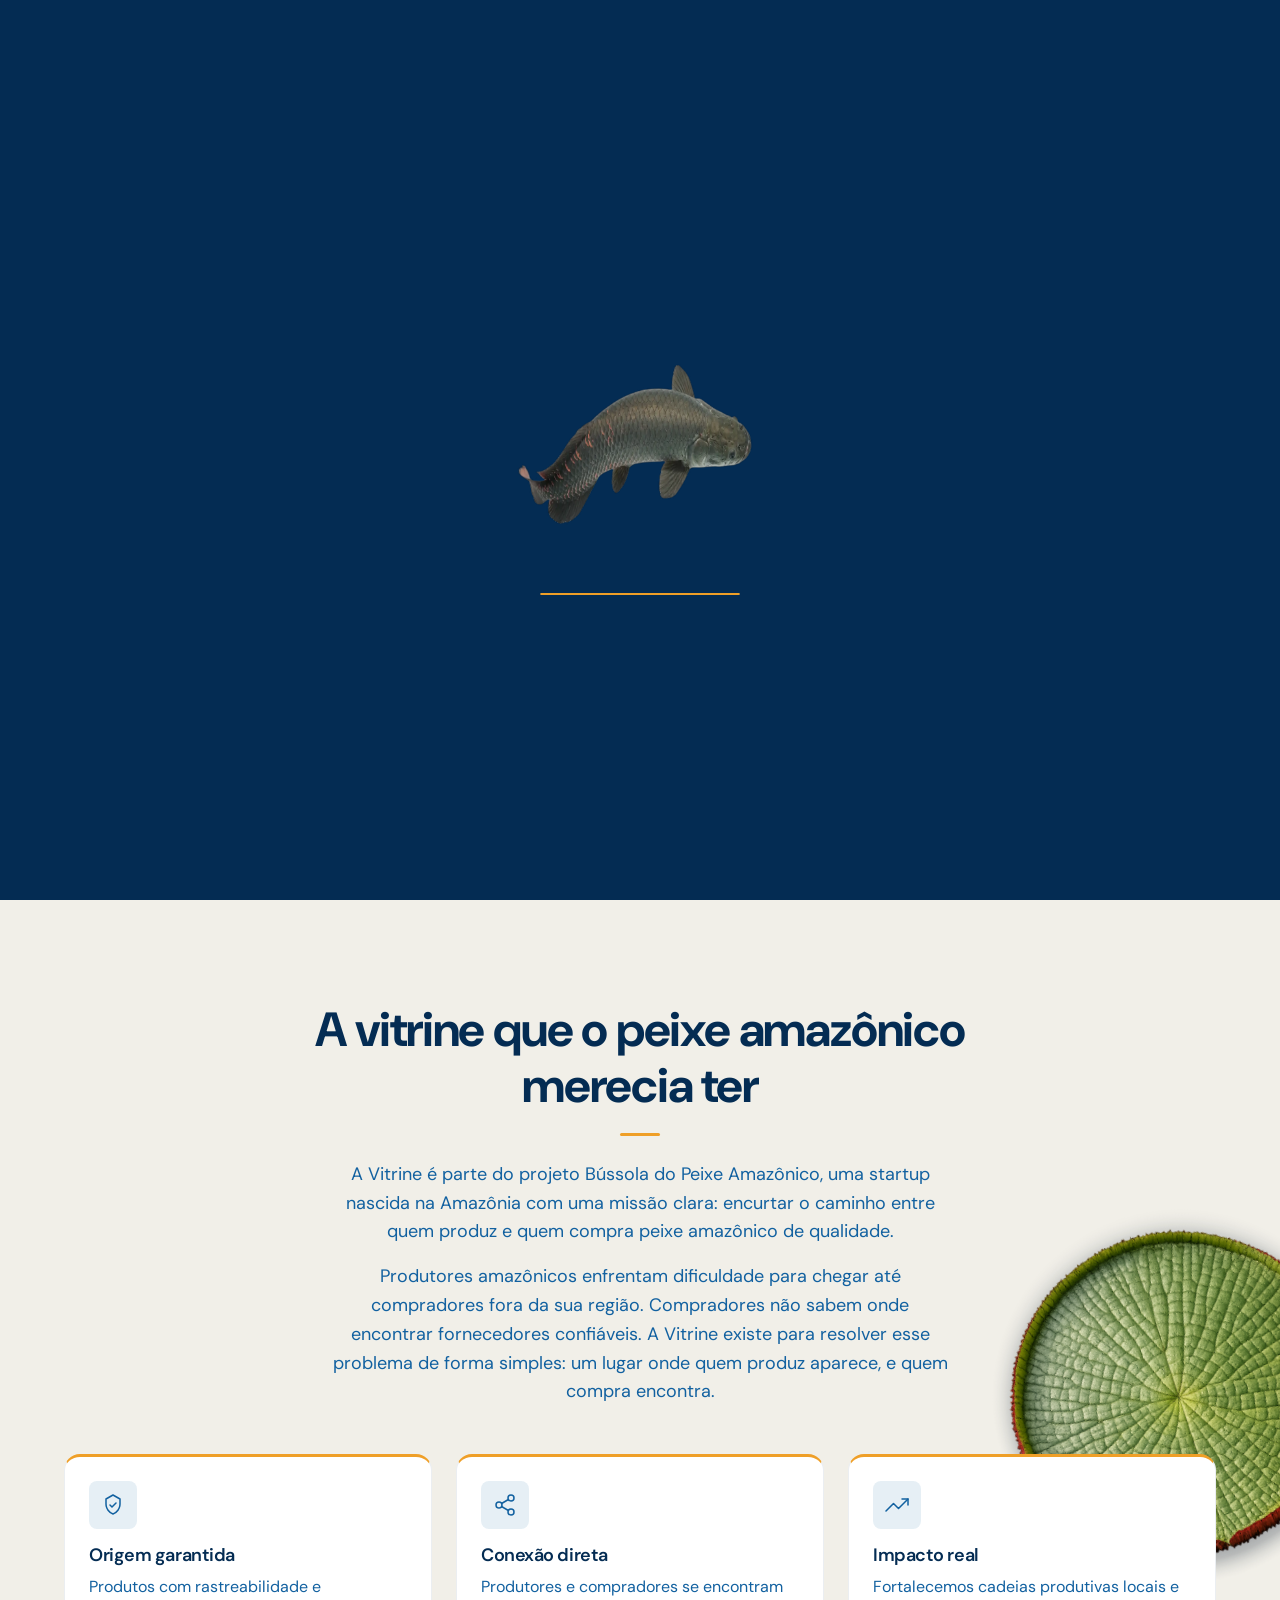
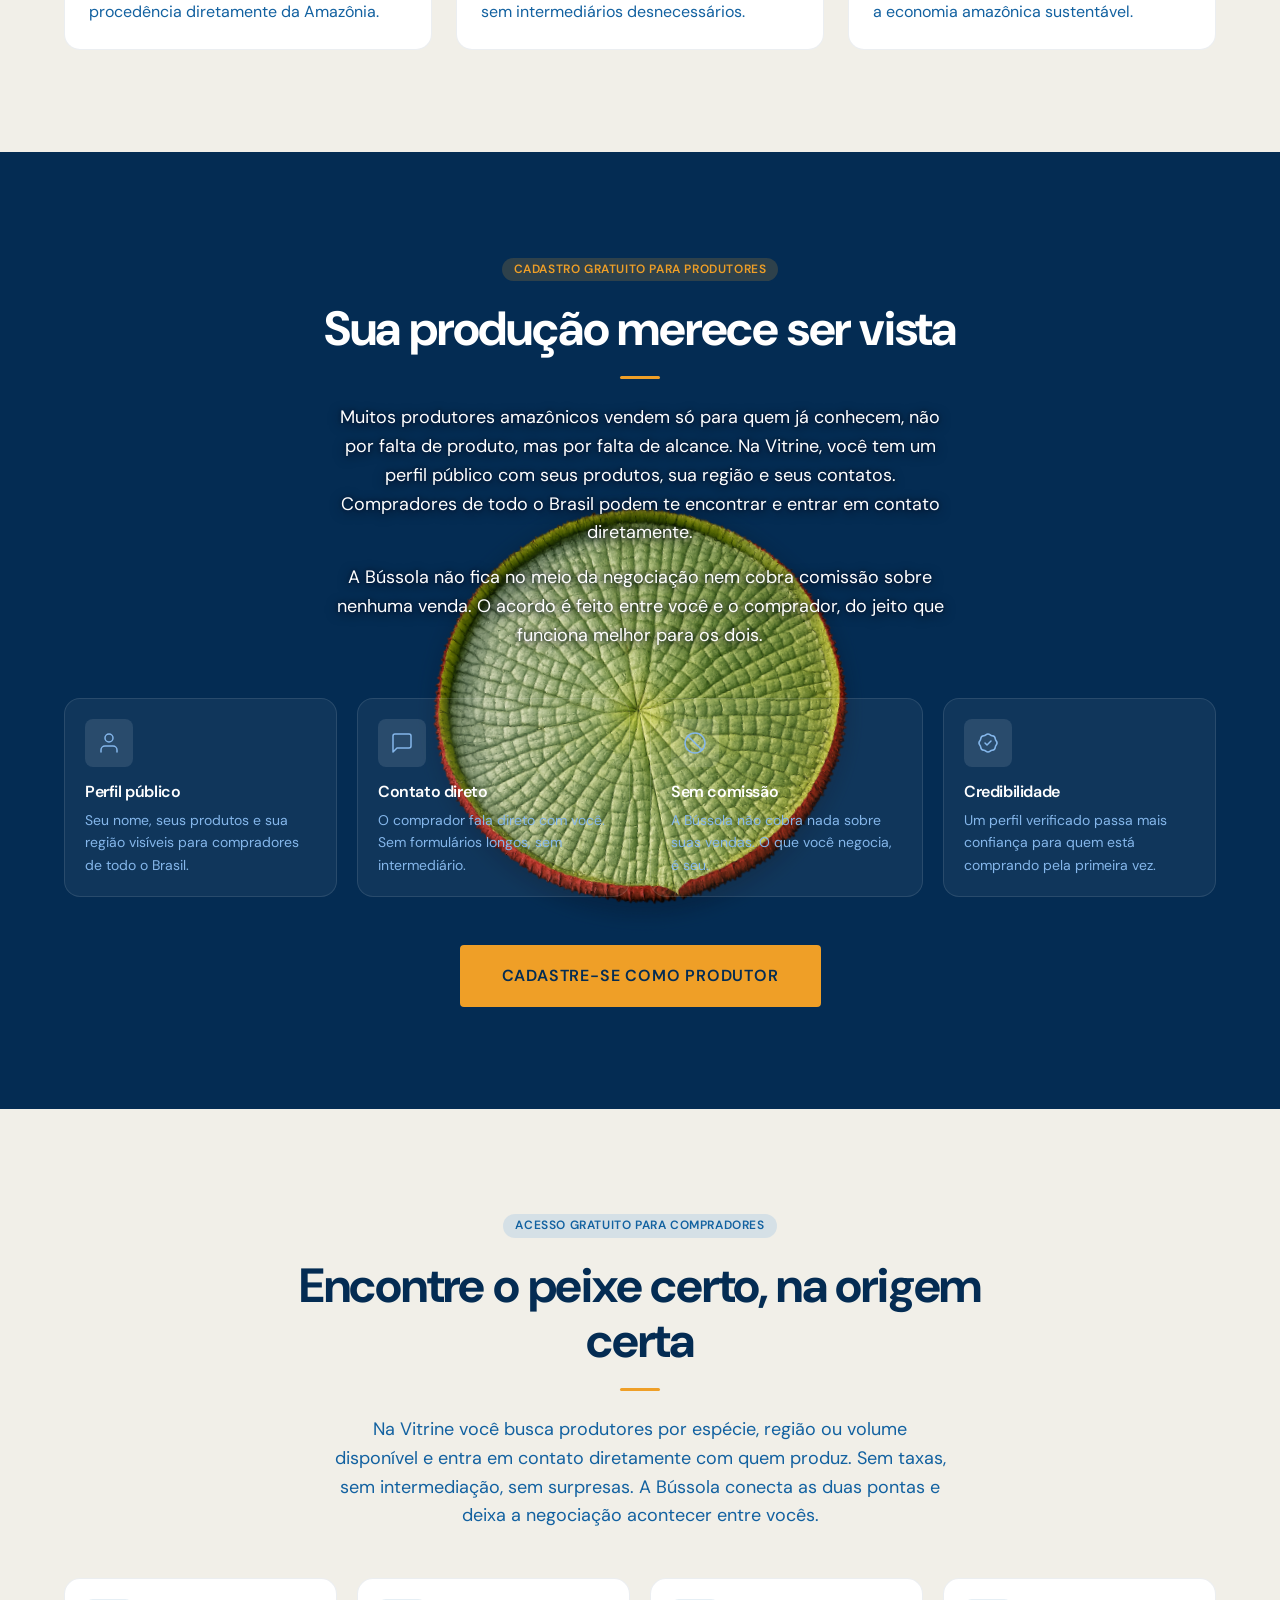
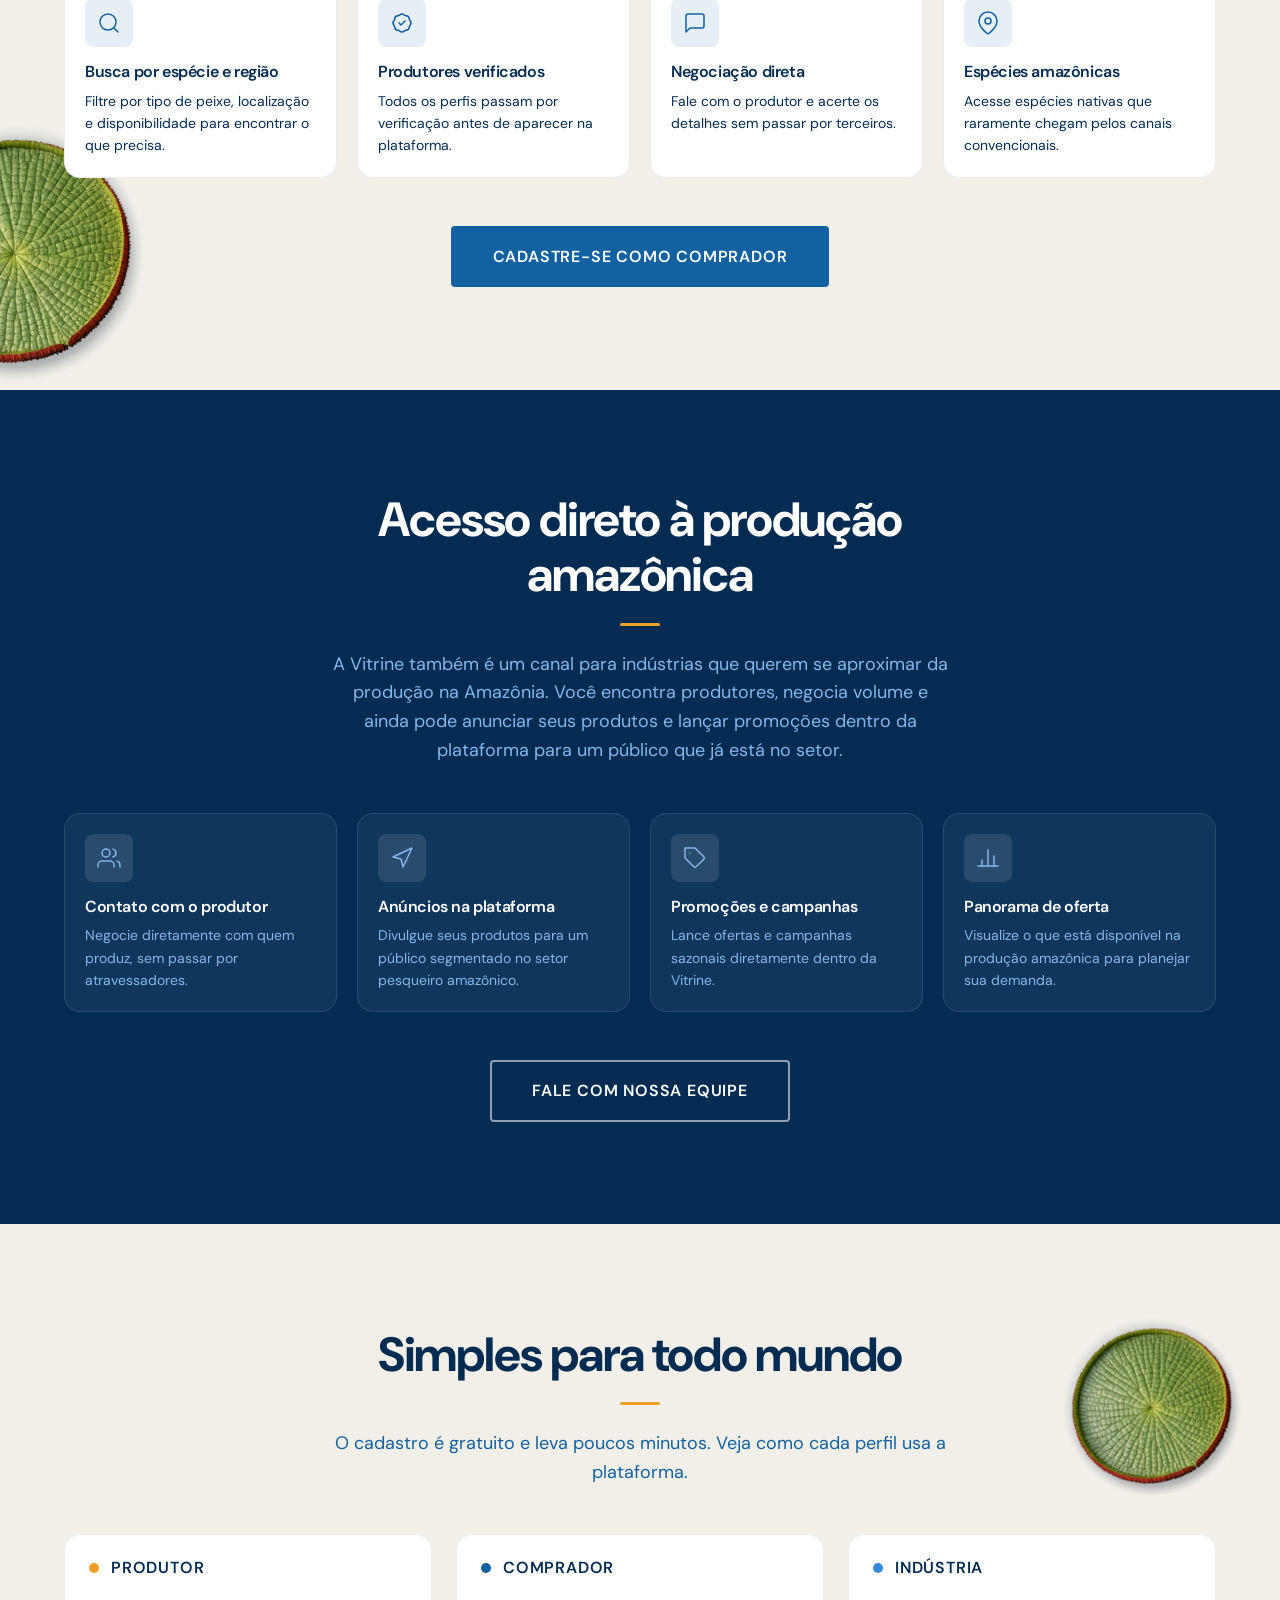
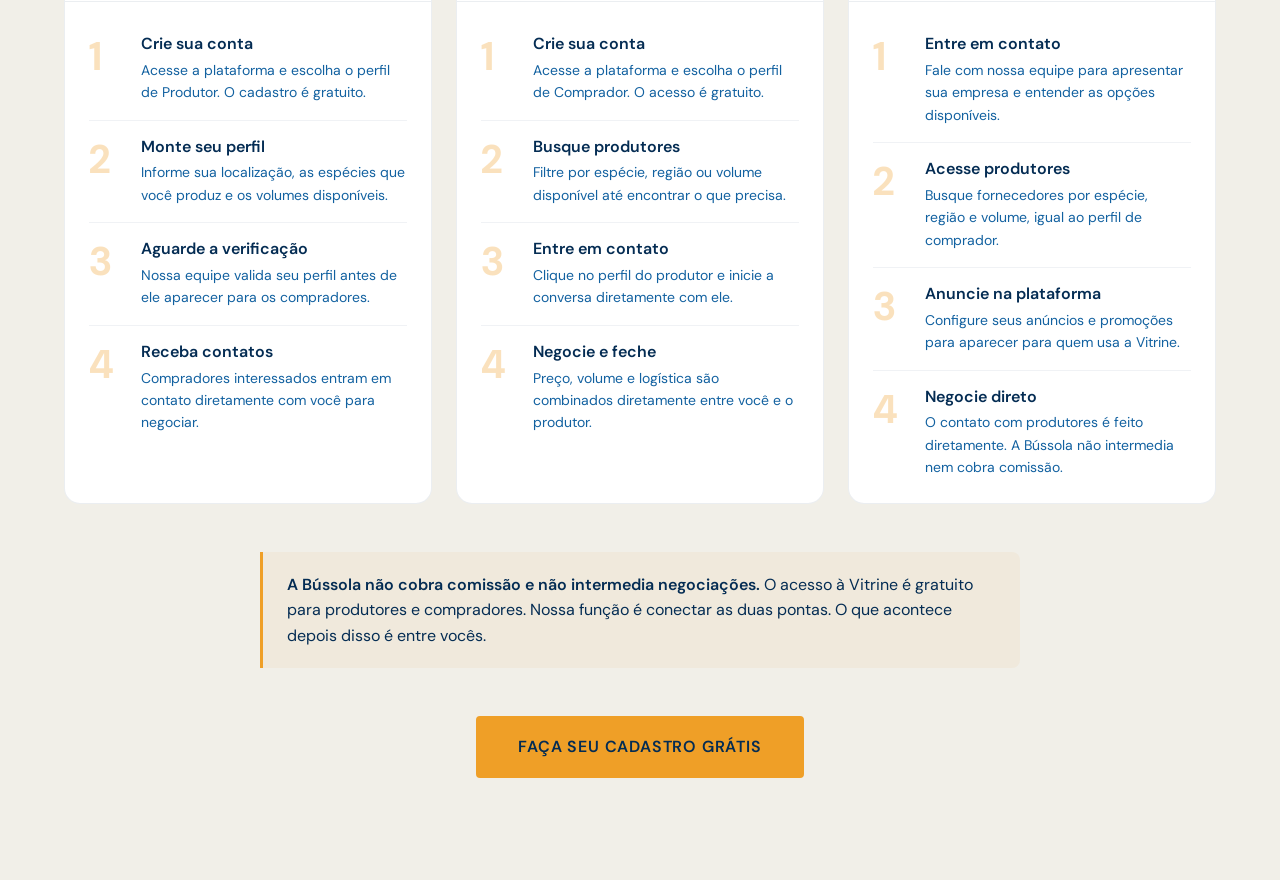
==== commit 7f71cbac: "botões de cadastro apontam para o app Firebase" ====
--- a/index.html
+++ b/index.html
@@ -372,7 +372,7 @@
         <li><a href="#industria"     class="nav__link">Indústria</a></li>
         <li><a href="#como-funciona" class="nav__link">Como Funciona</a></li>
         <li>
-          <a href="#cadastro" class="btn btn--primary btn--sm">Cadastre-se</a>
+          <a href="https://vitrine-do-peixe-piloto.web.app/cadastro.html" class="btn btn--primary btn--sm">Cadastre-se</a>
         </li>
       </ul>
 
@@ -579,7 +579,7 @@
         </div><!-- /benefit-grid -->
 
         <div class="section-cta scroll-reveal">
-          <a href="#cadastro" class="btn btn--primary btn--lg">Cadastre-se como produtor</a>
+          <a href="https://vitrine-do-peixe-piloto.web.app/cadastro.html?perfil=produtor" class="btn btn--primary btn--lg">Cadastre-se como produtor</a>
         </div>
 
       </div>
@@ -656,7 +656,7 @@
         </div><!-- /benefit-grid -->
 
         <div class="section-cta scroll-reveal">
-          <a href="#cadastro" class="btn btn--blue btn--lg">Cadastre-se como comprador</a>
+          <a href="https://vitrine-do-peixe-piloto.web.app/cadastro.html?perfil=comprador" class="btn btn--blue btn--lg">Cadastre-se como comprador</a>
         </div>
 
       </div>
@@ -885,7 +885,7 @@
         </aside>
 
         <div class="section-cta scroll-reveal">
-          <a href="#cadastro" class="btn btn--primary btn--lg">Faça seu cadastro grátis</a>
+          <a href="https://vitrine-do-peixe-piloto.web.app/cadastro.html" class="btn btn--primary btn--lg">Faça seu cadastro grátis</a>
         </div>
 
       </div>
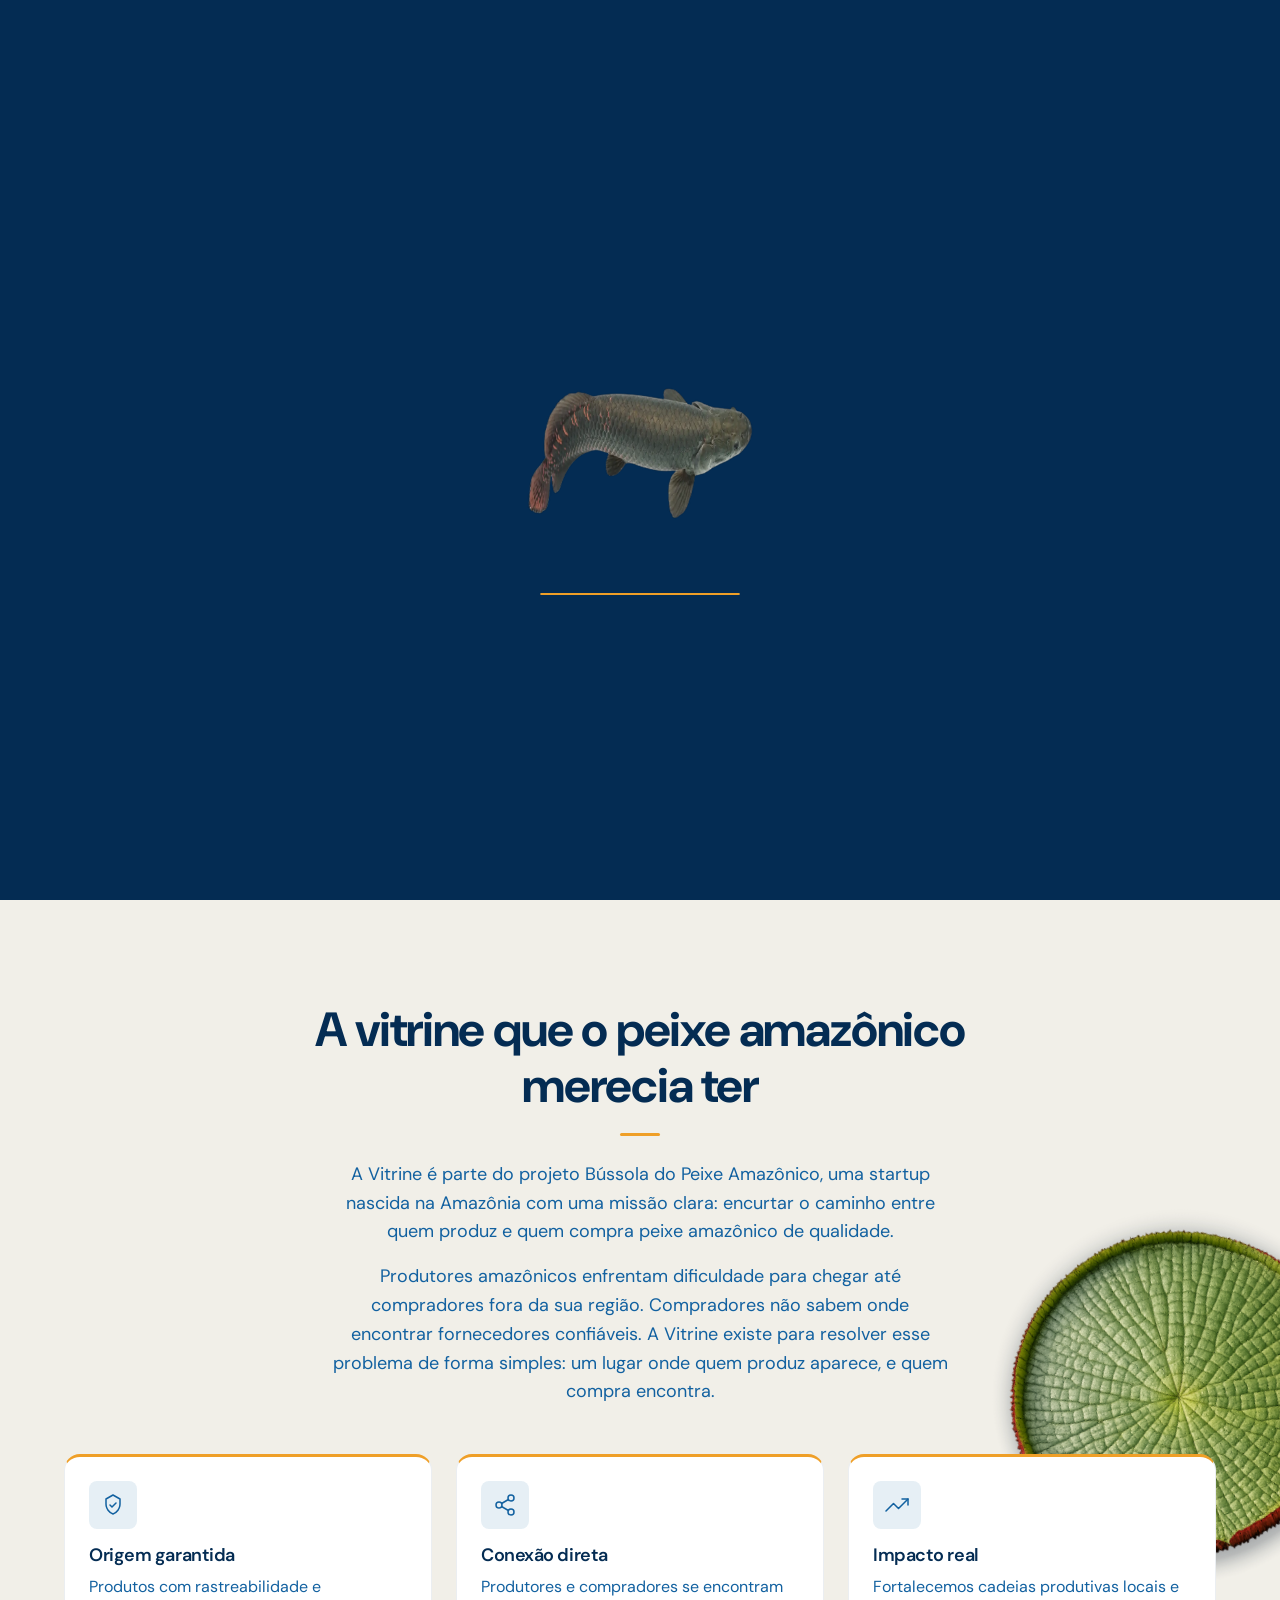
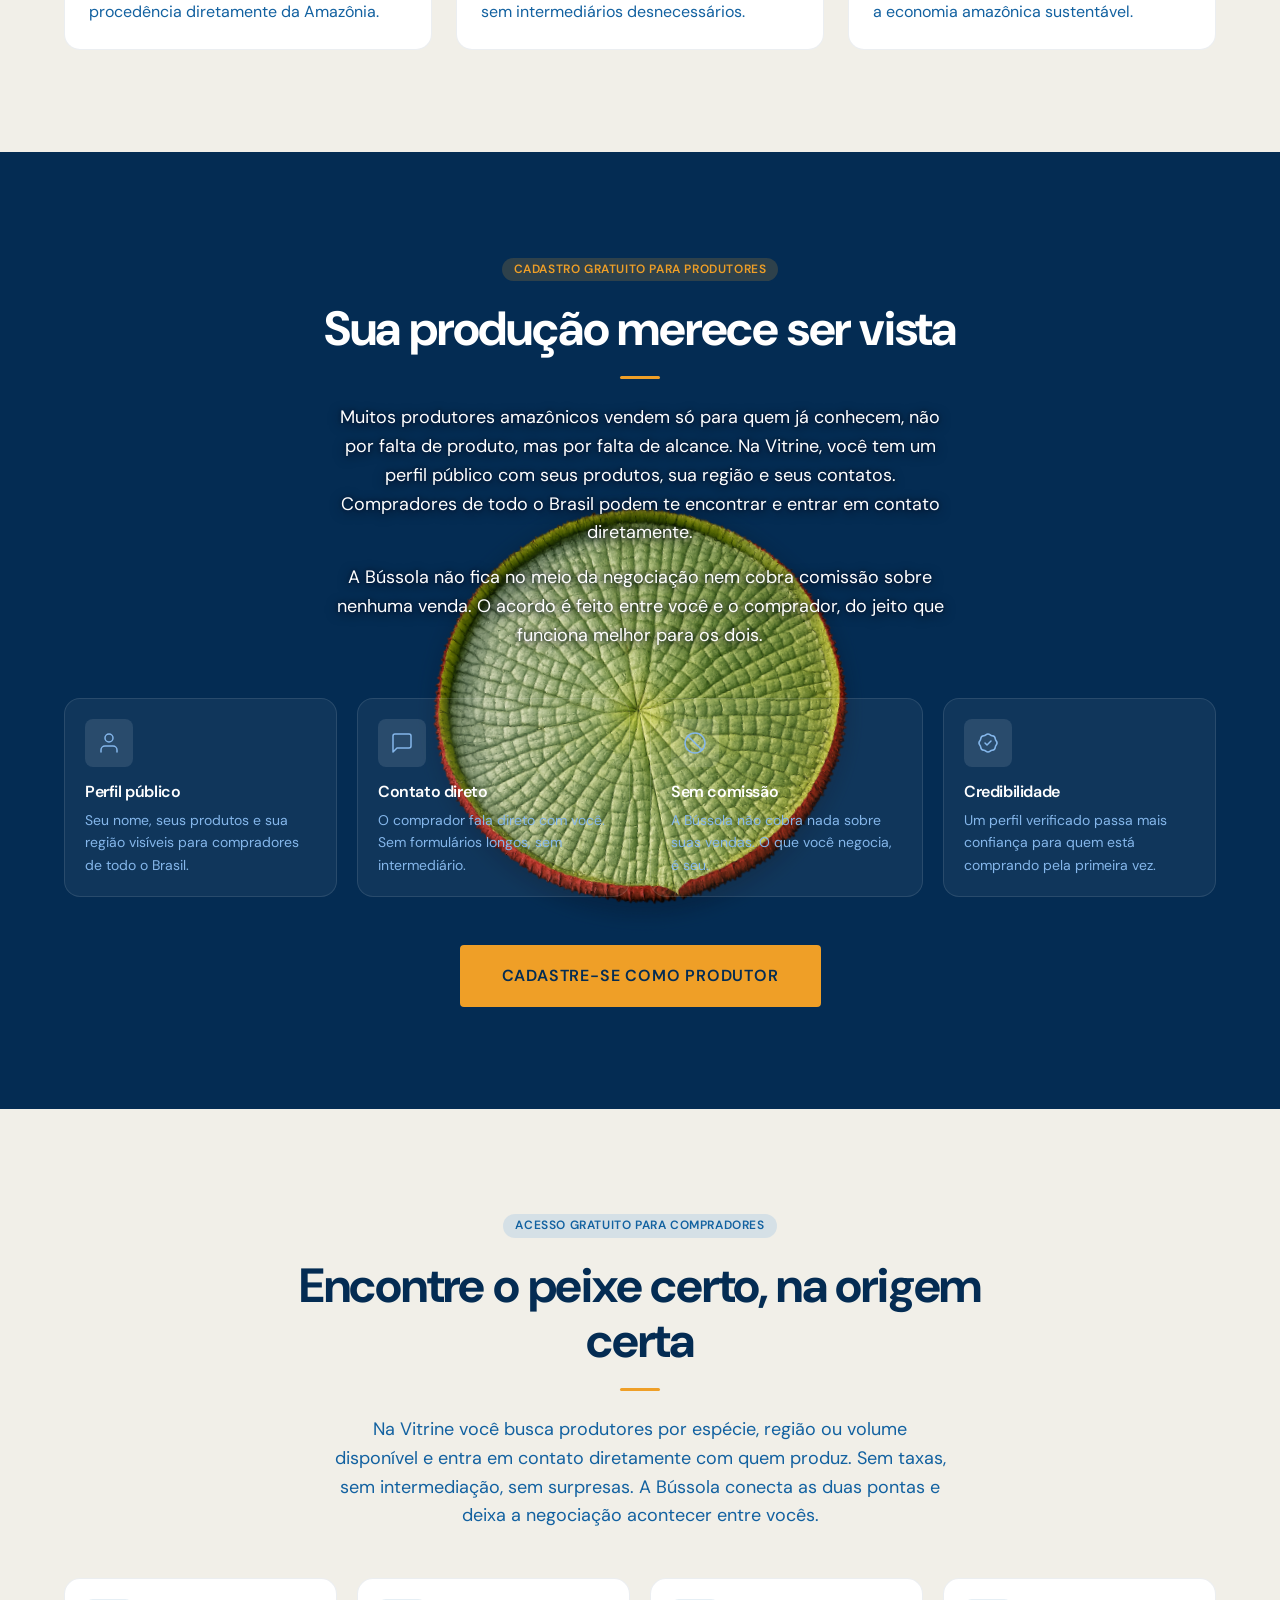
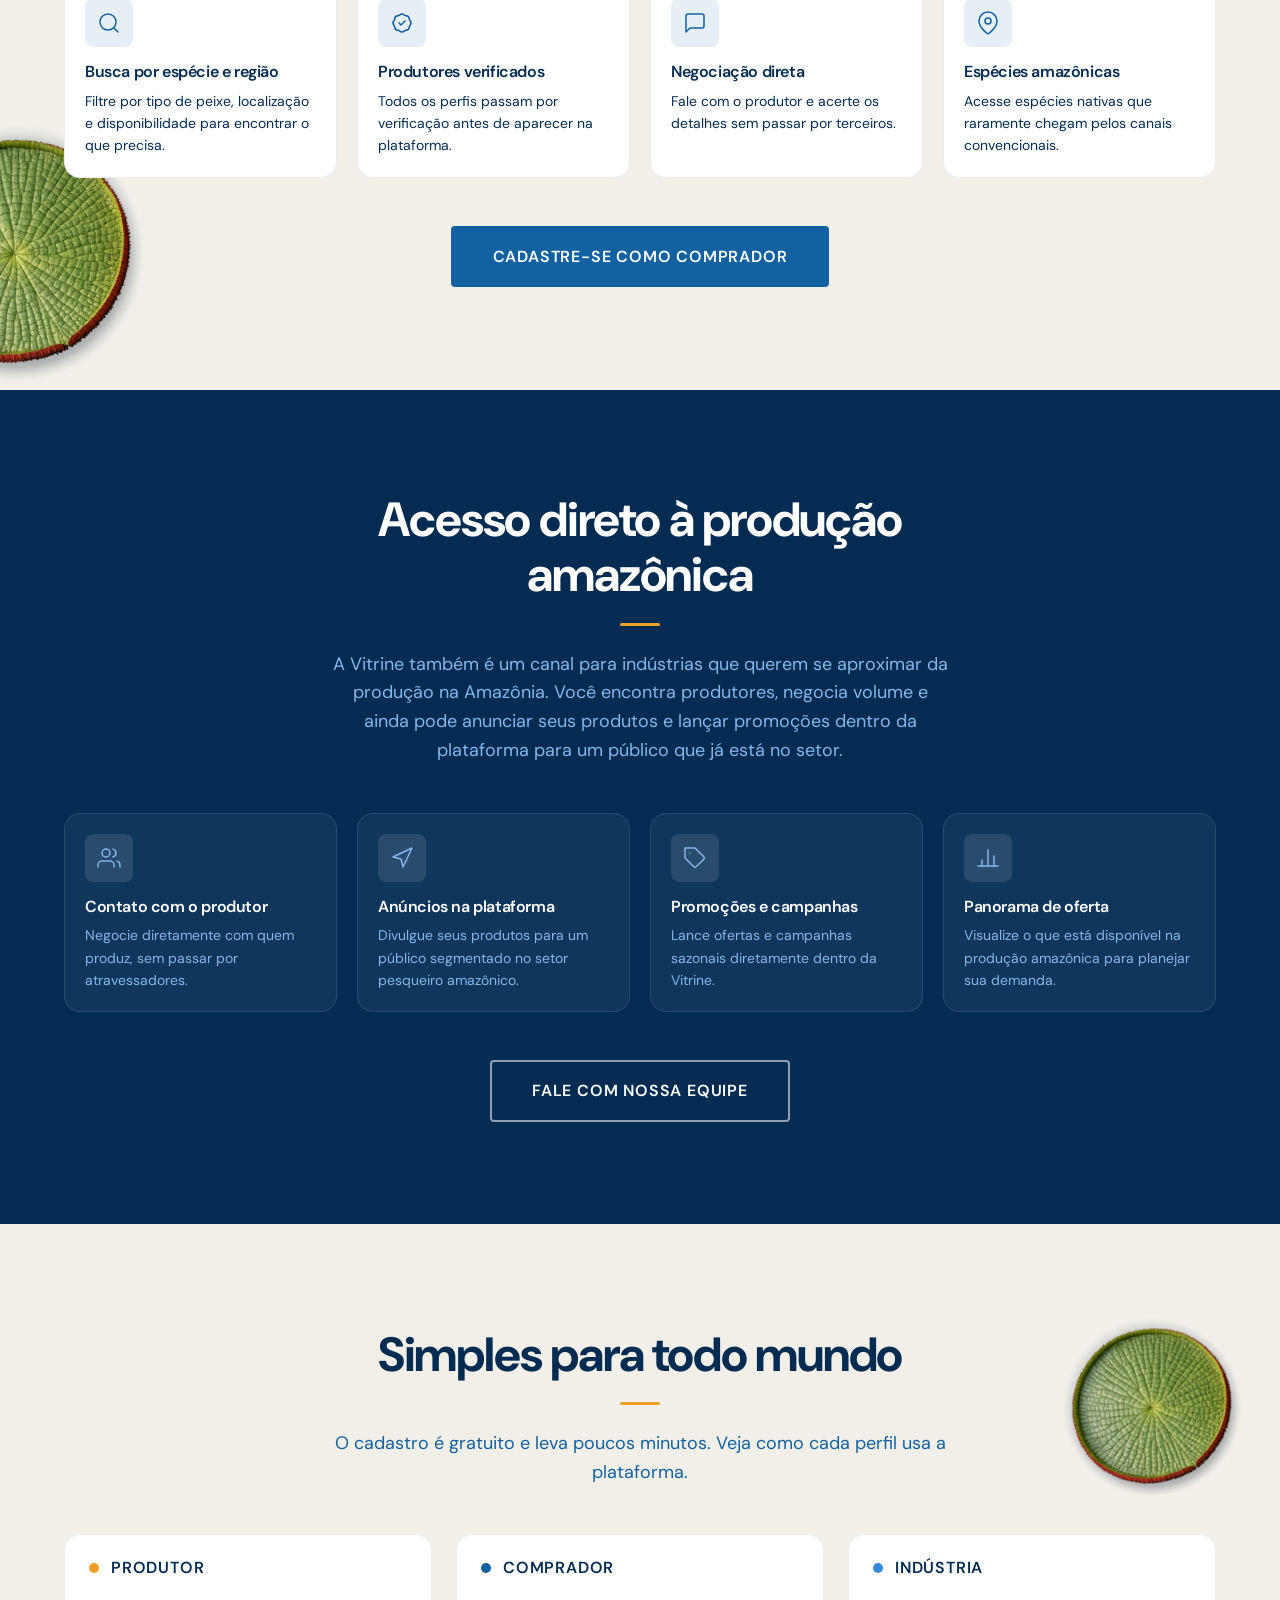
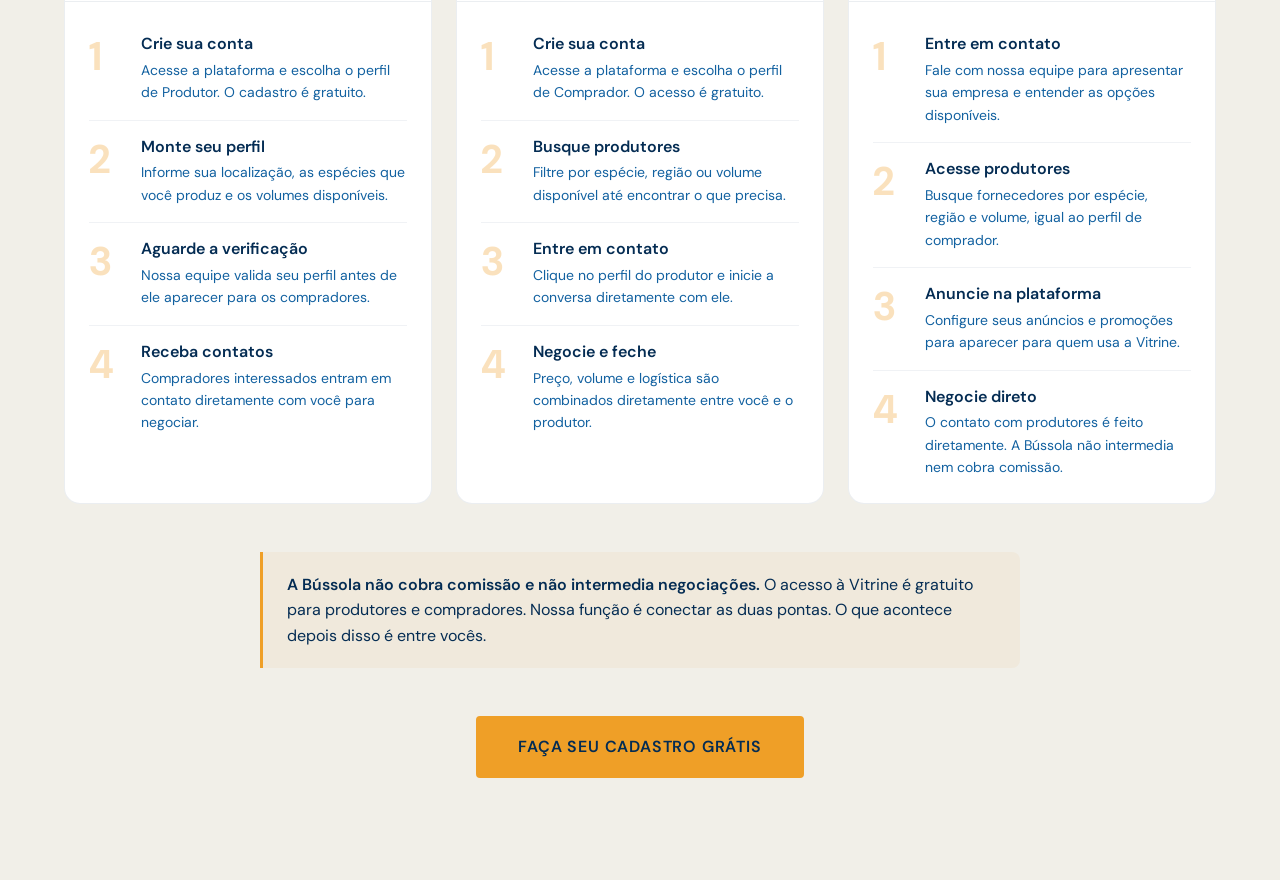
==== commit acd847a1: "ajuste video hero" ====
--- a/index.html
+++ b/index.html
@@ -401,7 +401,7 @@
         preload="auto"
         aria-hidden="true"
       >
-        <source src="assets/video_hero.mp4" type="video/mp4" />
+        <source src="assets/video_hero.webm" type="video/webm" />
       </video>
 
       <div class="overlay" aria-hidden="true"></div>
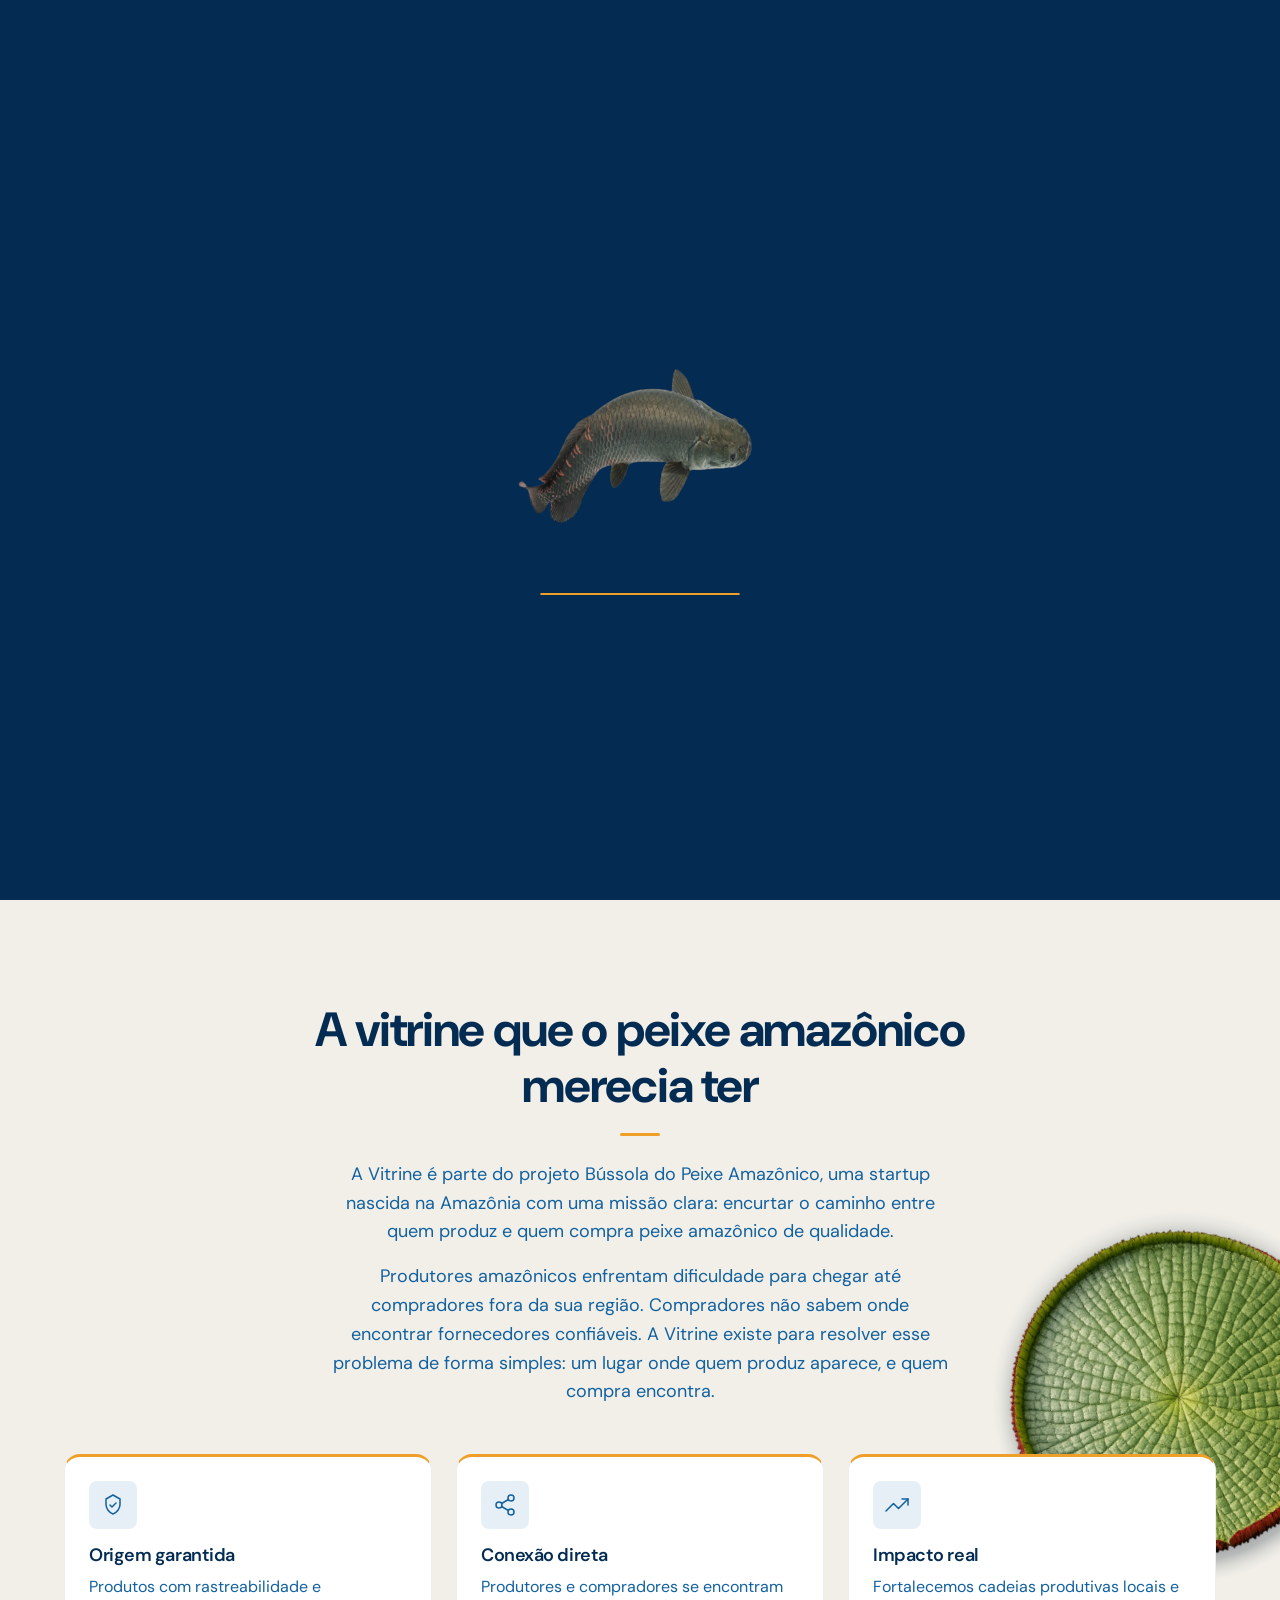
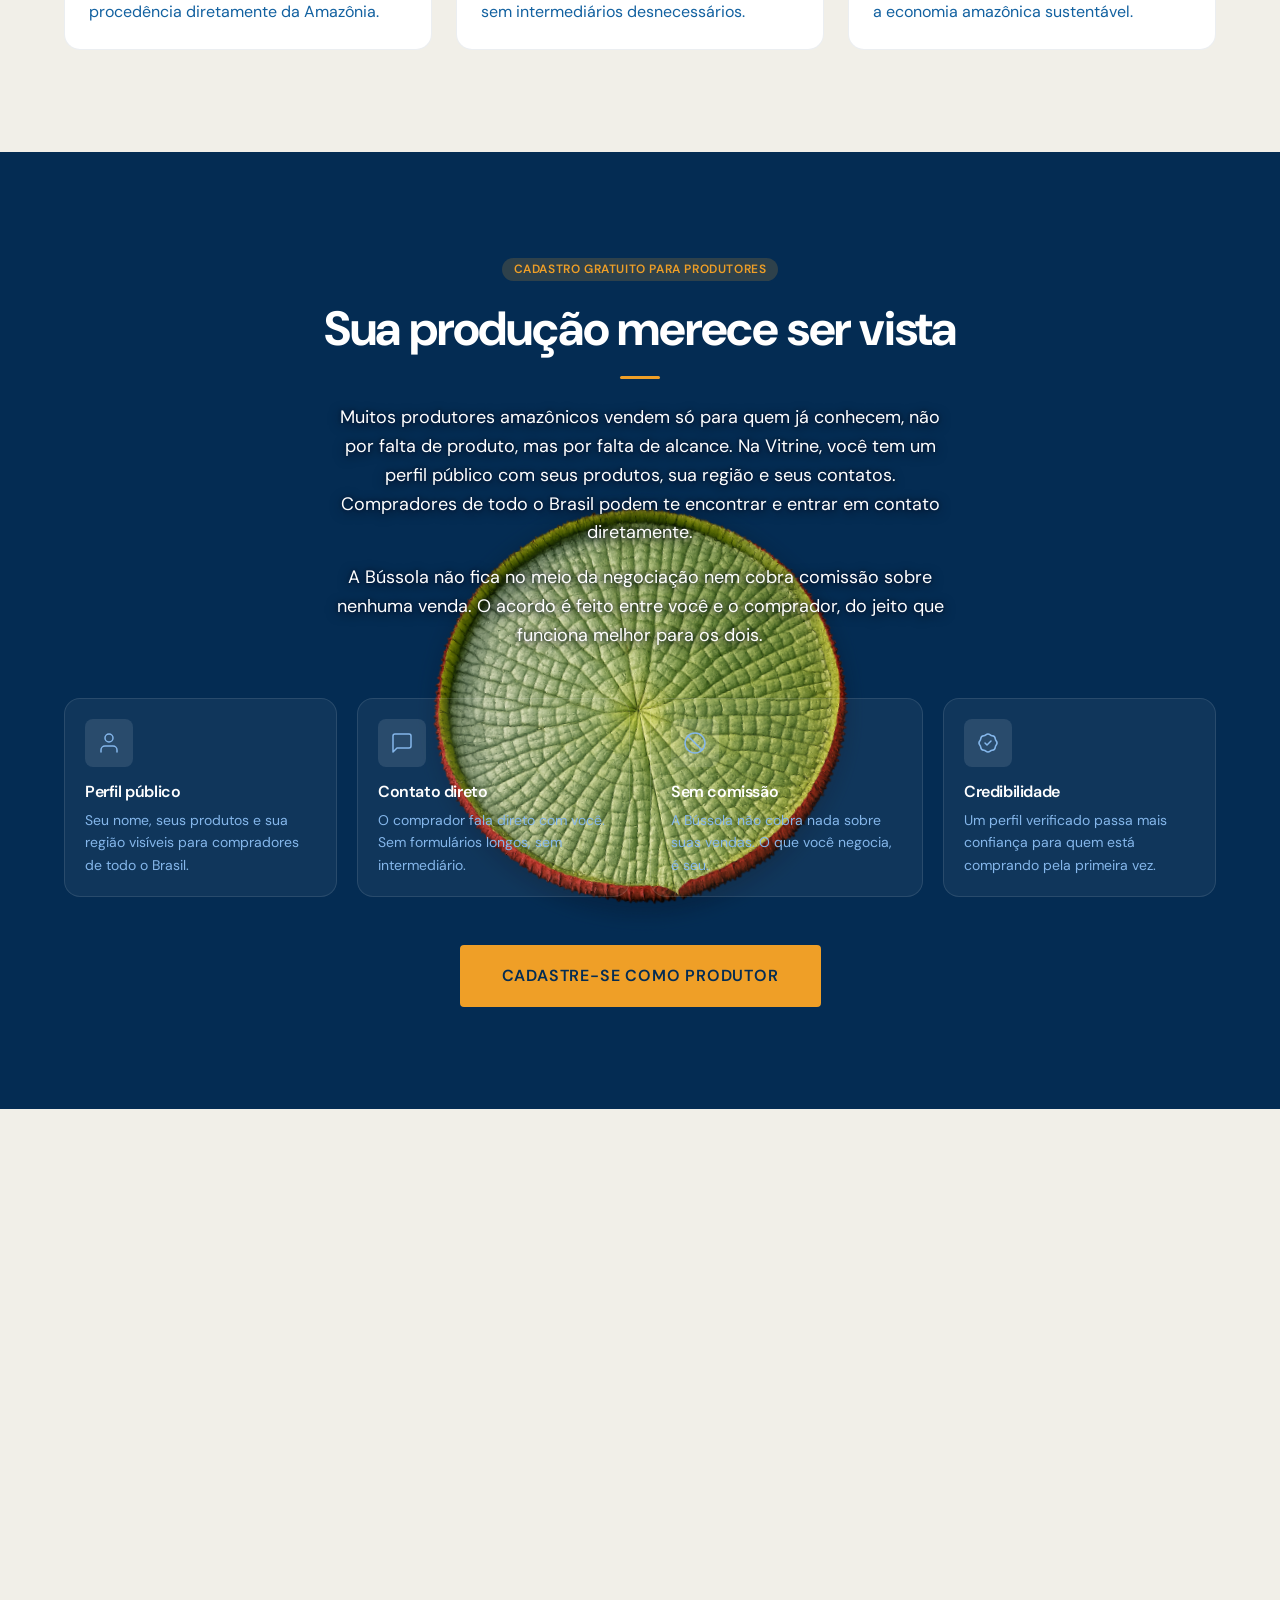
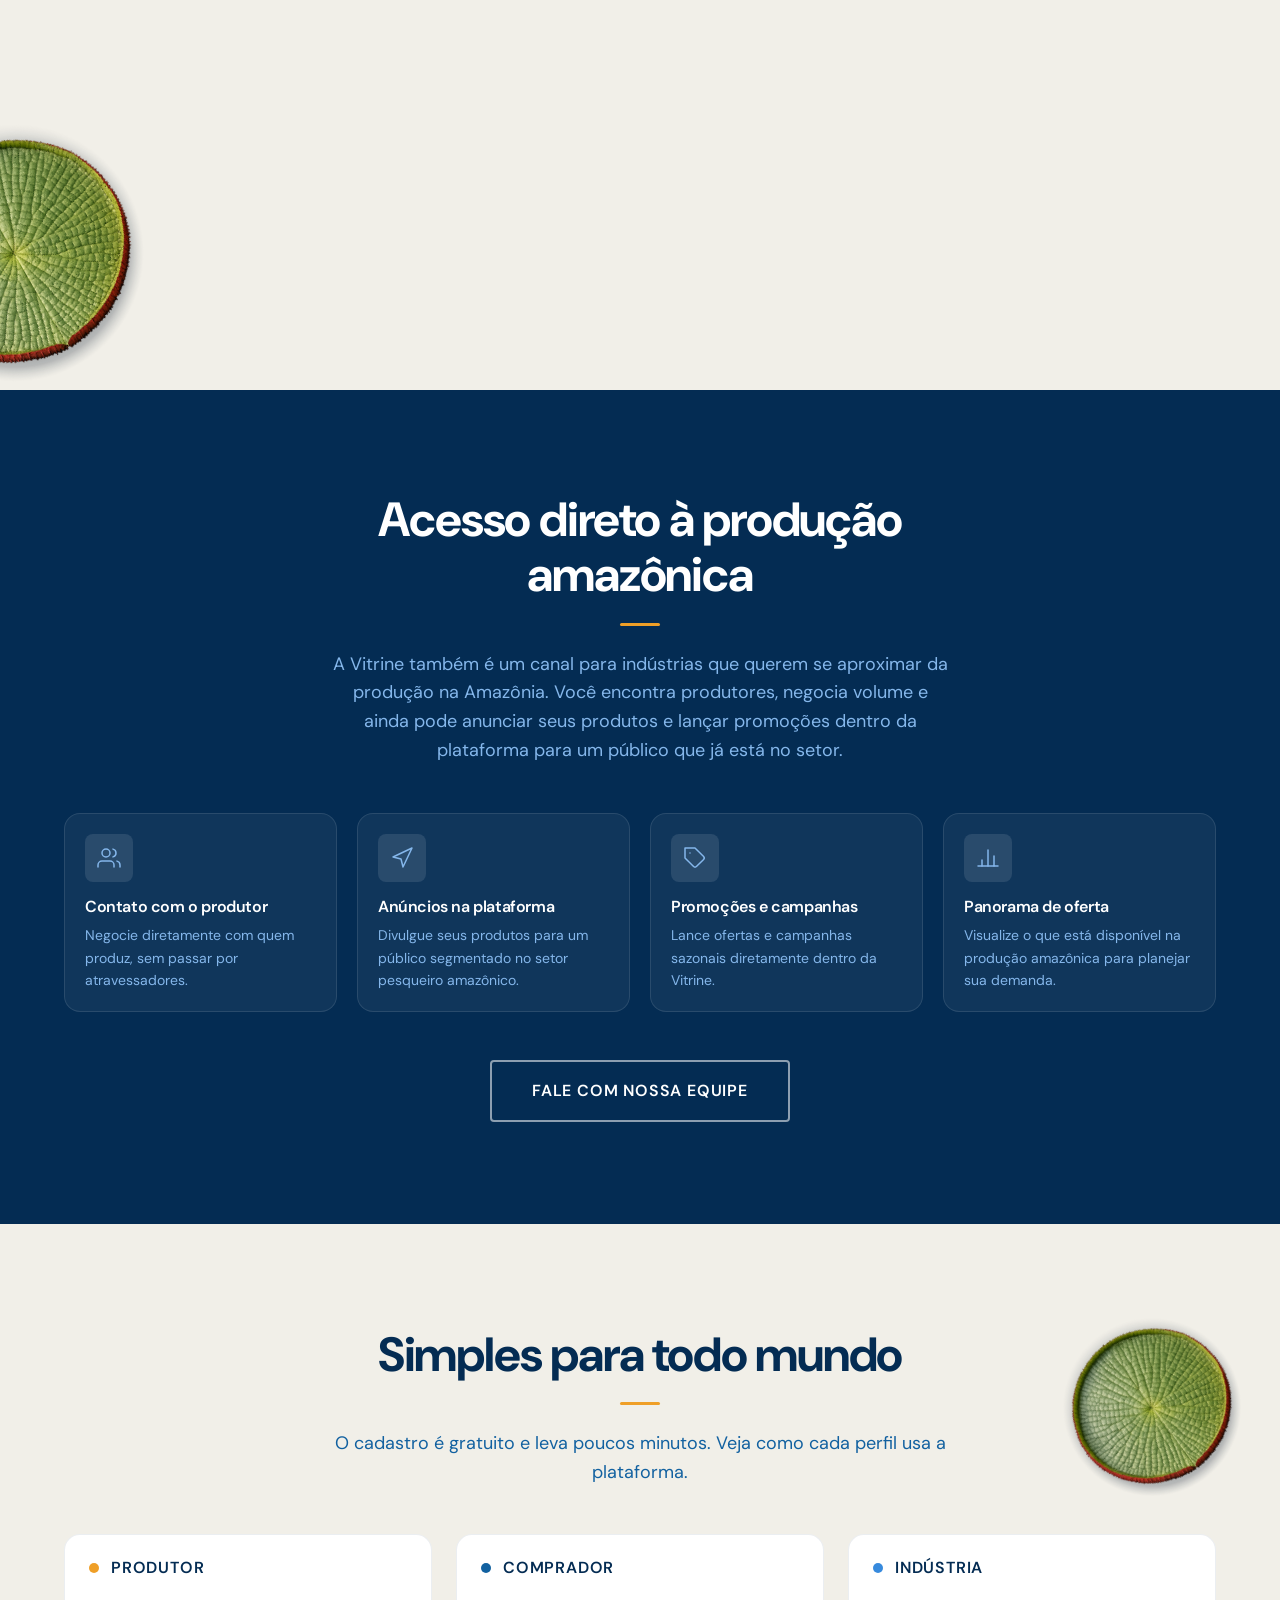
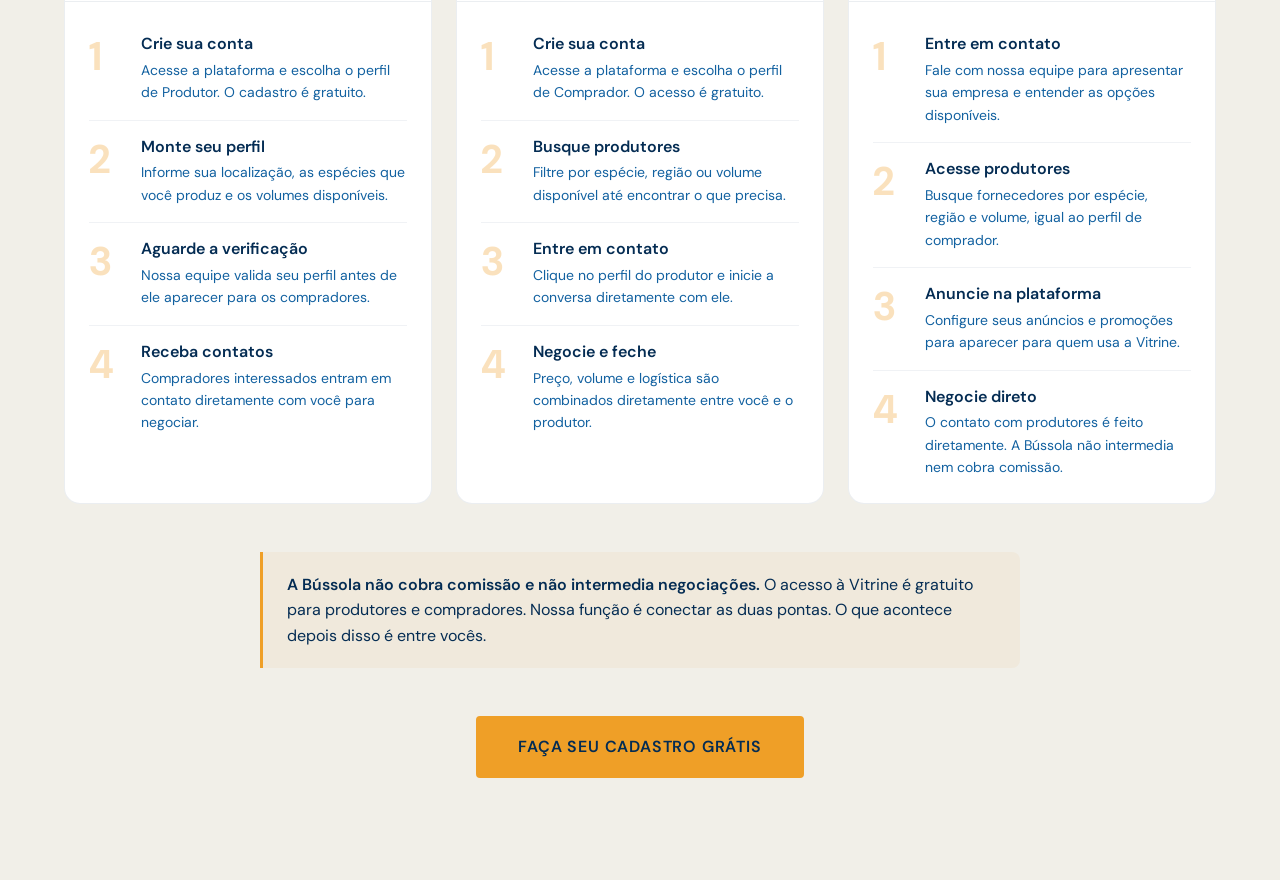
==== commit 4493136d: "Corrige menu mobile, fallback de video e alvo de toque" ====
--- a/index.html
+++ b/index.html
@@ -6,8 +6,15 @@
   <meta name="description" content="Vitrine do Peixe — Plataforma B2B que conecta a produção ao mercado do pescado amazônico." />
   <title>Vitrine do Peixe — Conectando a produção ao mercado</title>
 
-  <link rel="icon" type="image/png" href="../assets/favicon-32x32.png" sizes="32x32" />
-  <link rel="apple-touch-icon" href="../assets/apple-touch-icon.png" />
+  <link rel="canonical" href="https://claudio-dev-b.github.io/site-vitrine-do-peixe/" />
+  <link rel="alternate" hreflang="pt-BR" href="https://claudio-dev-b.github.io/site-vitrine-do-peixe/" />
+  <link rel="alternate" hreflang="en" href="https://claudio-dev-b.github.io/site-vitrine-do-peixe/en/" />
+  <link rel="alternate" hreflang="es" href="https://claudio-dev-b.github.io/site-vitrine-do-peixe/es/" />
+  <link rel="alternate" hreflang="zh-Hans" href="https://claudio-dev-b.github.io/site-vitrine-do-peixe/zh/" />
+  <link rel="alternate" hreflang="x-default" href="https://claudio-dev-b.github.io/site-vitrine-do-peixe/" />
+
+  <link rel="icon" type="image/png" href="assets/favicon-32x32.png" sizes="32x32" />
+  <link rel="apple-touch-icon" href="assets/apple-touch-icon.png" />
 
   <!-- DM Sans -->
   <link rel="preconnect" href="https://fonts.googleapis.com" />
@@ -327,6 +334,61 @@
       #hero-video, #hero-content { transform: none !important; }
       .lily { transform: none !important; }
     }
+
+    /* =============================================
+       LANGUAGE SWITCHER
+    ============================================= */
+    .lang-switch { position: relative; }
+    .lang-switch__btn {
+      display: inline-flex;
+      align-items: center;
+      gap: 6px;
+      background: transparent;
+      border: 1px solid var(--c-white-20, rgba(255,255,255,0.2));
+      color: inherit;
+      font: inherit;
+      font-size: var(--text-sm);
+      padding: 6px 12px;
+      border-radius: 999px;
+      cursor: pointer;
+    }
+    .lang-switch__list {
+      list-style: none;
+      margin: 6px 0 0;
+      padding: 6px;
+      position: absolute;
+      top: 100%;
+      right: 0;
+      min-width: 140px;
+      background: var(--c-white);
+      color: var(--c-primary);
+      border-radius: 12px;
+      box-shadow: 0 12px 32px rgba(4, 44, 83, 0.22);
+      opacity: 0;
+      visibility: hidden;
+      transform: translateY(-6px);
+      transition: opacity 0.18s ease, transform 0.18s ease, visibility 0.18s ease;
+      z-index: 50;
+    }
+    .lang-switch:hover .lang-switch__list,
+    .lang-switch:focus-within .lang-switch__list,
+    .lang-switch.is-open .lang-switch__list {
+      opacity: 1;
+      visibility: visible;
+      transform: translateY(0);
+    }
+    .lang-switch__list a {
+      display: block;
+      padding: 8px 10px;
+      border-radius: 8px;
+      font-size: var(--text-sm);
+      color: var(--c-primary);
+      text-decoration: none;
+    }
+    .lang-switch__list a:hover,
+    .lang-switch__list a[aria-current="true"] {
+      background: var(--c-neutral);
+    }
   </style>
 </head>
 <body>
@@ -360,7 +422,7 @@
   ============================================= -->
   <header>
     <nav id="nav" class="nav" role="navigation" aria-label="Menu principal">
-      <a href="/" class="nav__logo" aria-label="Vitrine do Peixe — página inicial">
+      <a href="./" class="nav__logo" aria-label="Vitrine do Peixe — página inicial">
         <img src="assets/logo.png" alt="Vitrine do Peixe" />
       </a>
 
@@ -371,6 +433,17 @@
         <li><a href="#comprador"     class="nav__link">Compradores</a></li>
         <li><a href="#industria"     class="nav__link">Indústria</a></li>
         <li><a href="#como-funciona" class="nav__link">Como Funciona</a></li>
+        <li><div class="lang-switch">
+                  <button type="button" class="lang-switch__btn" aria-haspopup="true" aria-expanded="false" aria-label="Idioma">
+                    <span aria-hidden="true">🌐</span> Português
+                  </button>
+                  <div class="lang-switch__list" role="menu">
+                    <a href="./" lang="pt-BR" aria-current="true">Português</a>
+            <a href="en/" lang="en">English</a>
+            <a href="es/" lang="es">Español</a>
+            <a href="zh/" lang="zh-Hans">中文</a>
+                  </div>
+                </div></li>
         <li>
           <a href="https://vitrine-do-peixe-piloto.web.app/cadastro.html" class="btn btn--primary btn--sm">Cadastre-se</a>
         </li>
@@ -402,6 +475,7 @@
         aria-hidden="true"
       >
         <source src="assets/video_hero.webm" type="video/webm" />
+        <source src="assets/video_hero.mp4" type="video/mp4" />
       </video>
 
       <div class="overlay" aria-hidden="true"></div>
@@ -440,15 +514,10 @@
           <h2 id="sobre-title">A vitrine que o peixe amazônico merecia ter</h2>
           <div class="divider divider--center"></div>
           <p>
-            A Vitrine é parte do projeto Bússola do Peixe Amazônico, uma startup nascida na
-            Amazônia com uma missão clara: encurtar o caminho entre quem produz e quem compra
-            peixe amazônico de qualidade.
+            A Vitrine é parte do projeto Bússola do Peixe Amazônico, uma startup nascida na Amazônia com uma missão clara: encurtar o caminho entre quem produz e quem compra peixe amazônico de qualidade.
           </p>
           <p style="margin-top: var(--space-4);">
-            Produtores amazônicos enfrentam dificuldade para chegar até compradores fora da sua
-            região. Compradores não sabem onde encontrar fornecedores confiáveis. A Vitrine existe
-            para resolver esse problema de forma simples: um lugar onde quem produz aparece, e quem
-            compra encontra.
+            Produtores amazônicos enfrentam dificuldade para chegar até compradores fora da sua região. Compradores não sabem onde encontrar fornecedores confiáveis. A Vitrine existe para resolver esse problema de forma simples: um lugar onde quem produz aparece, e quem compra encontra.
           </p>
         </header>
 
@@ -466,7 +535,6 @@
             </div>
             <h3>Origem garantida</h3>
             <p>Produtos com rastreabilidade e procedência diretamente da Amazônia.</p>
-            <!-- VISUAL: ícone ou ilustração geométrica de localização/rastreio -->
           </article>
 
           <article class="card pillar-card scroll-reveal" aria-label="Conexão direta">
@@ -482,7 +550,6 @@
             </div>
             <h3>Conexão direta</h3>
             <p>Produtores e compradores se encontram sem intermediários desnecessários.</p>
-            <!-- VISUAL: diagrama de conexão entre pontas da cadeia -->
           </article>
 
           <article class="card pillar-card scroll-reveal" aria-label="Impacto real">
@@ -495,7 +562,6 @@
             </div>
             <h3>Impacto real</h3>
             <p>Fortalecemos cadeias produtivas locais e a economia amazônica sustentável.</p>
-            <!-- VISUAL: gráfico ou mapa da Amazônia estilizado -->
           </article>
 
         </div><!-- /pillar-grid -->
@@ -515,14 +581,10 @@
           <h2 id="produtor-title">Sua produção merece ser vista</h2>
           <div class="divider divider--center"></div>
           <p style="color: var(--c-white); text-shadow: 0 2px 12px rgba(2, 18, 38, 0.9), 0 0 4px rgba(2, 18, 38, 0.7);">
-            Muitos produtores amazônicos vendem só para quem já conhecem, não por falta de produto,
-            mas por falta de alcance. Na Vitrine, você tem um perfil público com seus produtos, sua
-            região e seus contatos. Compradores de todo o Brasil podem te encontrar e entrar em
-            contato diretamente.
+            Muitos produtores amazônicos vendem só para quem já conhecem, não por falta de produto, mas por falta de alcance. Na Vitrine, você tem um perfil público com seus produtos, sua região e seus contatos. Compradores de todo o Brasil podem te encontrar e entrar em contato diretamente.
           </p>
           <p style="margin-top: var(--space-4); color: var(--c-white); text-shadow: 0 2px 12px rgba(2, 18, 38, 0.9), 0 0 4px rgba(2, 18, 38, 0.7);">
-            A Bússola não fica no meio da negociação nem cobra comissão sobre nenhuma venda.
-            O acordo é feito entre você e o comprador, do jeito que funciona melhor para os dois.
+            A Bússola não fica no meio da negociação nem cobra comissão sobre nenhuma venda. O acordo é feito entre você e o comprador, do jeito que funciona melhor para os dois.
           </p>
         </header>
 
@@ -597,9 +659,7 @@
           <h2 id="comprador-title">Encontre o peixe certo, na origem certa</h2>
           <div class="divider divider--center"></div>
           <p>
-            Na Vitrine você busca produtores por espécie, região ou volume disponível e entra em
-            contato diretamente com quem produz. Sem taxas, sem intermediação, sem surpresas.
-            A Bússola conecta as duas pontas e deixa a negociação acontecer entre vocês.
+            Na Vitrine você busca produtores por espécie, região ou volume disponível e entra em contato diretamente com quem produz. Sem taxas, sem intermediação, sem surpresas. A Bússola conecta as duas pontas e deixa a negociação acontecer entre vocês.
           </p>
         </header>
 
@@ -673,9 +733,7 @@
           <h2 id="industria-title">Acesso direto à produção amazônica</h2>
           <div class="divider divider--center"></div>
           <p>
-            A Vitrine também é um canal para indústrias que querem se aproximar da produção na
-            Amazônia. Você encontra produtores, negocia volume e ainda pode anunciar seus produtos
-            e lançar promoções dentro da plataforma para um público que já está no setor.
+            A Vitrine também é um canal para indústrias que querem se aproximar da produção na Amazônia. Você encontra produtores, negocia volume e ainda pode anunciar seus produtos e lançar promoções dentro da plataforma para um público que já está no setor.
           </p>
         </header>
 
@@ -879,8 +937,7 @@
         <aside class="disclaimer scroll-reveal" role="note">
           <p>
             <strong>A Bússola não cobra comissão e não intermedia negociações.</strong>
-            O acesso à Vitrine é gratuito para produtores e compradores. Nossa função é conectar as
-            duas pontas. O que acontece depois disso é entre vocês.
+            O acesso à Vitrine é gratuito para produtores e compradores. Nossa função é conectar as duas pontas. O que acontece depois disso é entre vocês.
           </p>
         </aside>
 
@@ -987,6 +1044,94 @@
     }());
 
     /* --------------------------------------------------
+       NAV — menu mobile (hamburger)
+    -------------------------------------------------- */
+    (function () {
+      const nav    = document.getElementById('nav');
+      const toggle = nav.querySelector('.nav__toggle');
+      const links  = nav.querySelector('.nav__links');
+      if (!toggle || !links) return;
+
+      function setOffset() {
+        document.documentElement.style.setProperty('--nav-mobile-offset', nav.offsetHeight + 'px');
+      }
+      setOffset();
+      window.addEventListener('resize', setOffset, { passive: true });
+
+      function closeMenu() {
+        toggle.classList.remove('is-open');
+        links.classList.remove('is-open');
+        toggle.setAttribute('aria-expanded', 'false');
+      }
+
+      function openMenu() {
+        toggle.classList.add('is-open');
+        links.classList.add('is-open');
+        toggle.setAttribute('aria-expanded', 'true');
+      }
+
+      toggle.addEventListener('click', function () {
+        (toggle.classList.contains('is-open') ? closeMenu : openMenu)();
+      });
+
+      // Fecha ao navegar para uma seção/link
+      links.querySelectorAll('a').forEach(function (a) {
+        a.addEventListener('click', closeMenu);
+      });
+
+      // Fecha com Esc
+      document.addEventListener('keydown', function (e) {
+        if (e.key === 'Escape') closeMenu();
+      });
+
+      // Fecha ao clicar fora do menu
+      document.addEventListener('click', function (e) {
+        if (!nav.contains(e.target)) closeMenu();
+      });
+
+      // Volta ao layout desktop automaticamente ao redimensionar
+      window.addEventListener('resize', function () {
+        if (window.innerWidth >= 768) closeMenu();
+      }, { passive: true });
+    }());
+
+    /* --------------------------------------------------
+       LANGUAGE SWITCHER — abre/fecha por clique (funciona em
+       touch, onde não existe :hover) e por teclado.
+    -------------------------------------------------- */
+    (function () {
+      document.querySelectorAll('.lang-switch').forEach(function (widget) {
+        const btn = widget.querySelector('.lang-switch__btn');
+        if (!btn) return;
+
+        function close() {
+          widget.classList.remove('is-open');
+          btn.setAttribute('aria-expanded', 'false');
+        }
+        function open() {
+          document.querySelectorAll('.lang-switch.is-open').forEach(function (w) {
+            if (w !== widget) w.classList.remove('is-open');
+          });
+          widget.classList.add('is-open');
+          btn.setAttribute('aria-expanded', 'true');
+        }
+
+        btn.addEventListener('click', function (e) {
+          e.stopPropagation();
+          (widget.classList.contains('is-open') ? close : open)();
+        });
+
+        document.addEventListener('click', function (e) {
+          if (!widget.contains(e.target)) close();
+        });
+
+        document.addEventListener('keydown', function (e) {
+          if (e.key === 'Escape') close();
+        });
+      });
+    }());
+
+    /* --------------------------------------------------
        SCROLL-REVEAL — IntersectionObserver global
        Para seções futuras: adicione classe .scroll-reveal
     -------------------------------------------------- */
--- a/css/sections.css
+++ b/css/sections.css
@@ -323,18 +323,23 @@
 
 
 /* ================================================================
-   NAV — Mobile hamburger (placeholder para implementação futura)
+   NAV — Mobile hamburger
    ================================================================ */
 
 /* ANIMATION: hamburger menu mobile */
 .nav__toggle {
   display: flex;
   flex-direction: column;
+  justify-content: center;
+  align-items: center;
   gap: 5px;
+  width: 44px;
+  height: 44px;
   padding: 6px;
   cursor: pointer;
   background: none;
   border: none;
+  flex-shrink: 0;
 }
 
 .nav__toggle span {
@@ -346,6 +351,78 @@
   transition: transform var(--t-mid), opacity var(--t-mid);
 }
 
+/* Estado aberto — transforma em "X" */
+.nav__toggle.is-open span:nth-child(1) { transform: translateY(7px) rotate(45deg); }
+.nav__toggle.is-open span:nth-child(2) { opacity: 0; }
+.nav__toggle.is-open span:nth-child(3) { transform: translateY(-7px) rotate(-45deg); }
+
 @media (min-width: 768px) {
   .nav__toggle { display: none; }
 }
+
+/* Painel mobile — abaixo de 768px, .nav__links vira um menu suspenso */
+@media (max-width: 767.98px) {
+  .nav__links {
+    display: flex;
+    flex-direction: column;
+    align-items: stretch;
+    gap: 0;
+    position: fixed;
+    inset-inline: 0;
+    top: var(--nav-mobile-offset, 68px);
+    max-height: calc(100vh - var(--nav-mobile-offset, 68px));
+    overflow-y: auto;
+    background: var(--c-primary-90);
+    backdrop-filter: blur(14px);
+    -webkit-backdrop-filter: blur(14px);
+    padding: var(--space-4) var(--container-pad) var(--space-6);
+    box-shadow: 0 12px 24px rgba(2, 18, 38, 0.35);
+    opacity: 0;
+    visibility: hidden;
+    transform: translateY(-8px);
+    transition: opacity var(--t-mid), transform var(--t-mid), visibility var(--t-mid);
+  }
+
+  .nav__links.is-open {
+    opacity: 1;
+    visibility: visible;
+    transform: translateY(0);
+  }
+
+  .nav__links li {
+    width: 100%;
+    border-bottom: 1px solid var(--c-white-08);
+  }
+
+  .nav__links li:last-child { border-bottom: none; }
+
+  .nav__links .nav__link {
+    display: block;
+    padding: var(--space-4) 0;
+  }
+
+  .nav__links .btn { width: 100%; margin-top: var(--space-4); }
+
+  /* Seletor de idioma dentro do menu mobile: sem posicionamento flutuante */
+  .nav__links .lang-switch { padding: var(--space-3) 0; }
+  .nav__links .lang-switch__btn { width: 100%; justify-content: space-between; }
+  .nav__links .lang-switch__list {
+    position: static;
+    box-shadow: none;
+    background: transparent;
+    color: inherit;
+    opacity: 1;
+    visibility: visible;
+    transform: none;
+    display: none;
+    margin-top: var(--space-2);
+    padding: 0;
+  }
+  .nav__links .lang-switch.is-open .lang-switch__list { display: block; }
+  .nav__links .lang-switch__list a { color: var(--c-white-80); }
+  .nav__links .lang-switch__list a:hover,
+  .nav__links .lang-switch__list a[aria-current="true"] {
+    background: var(--c-white-08);
+    color: var(--c-white);
+  }
+}
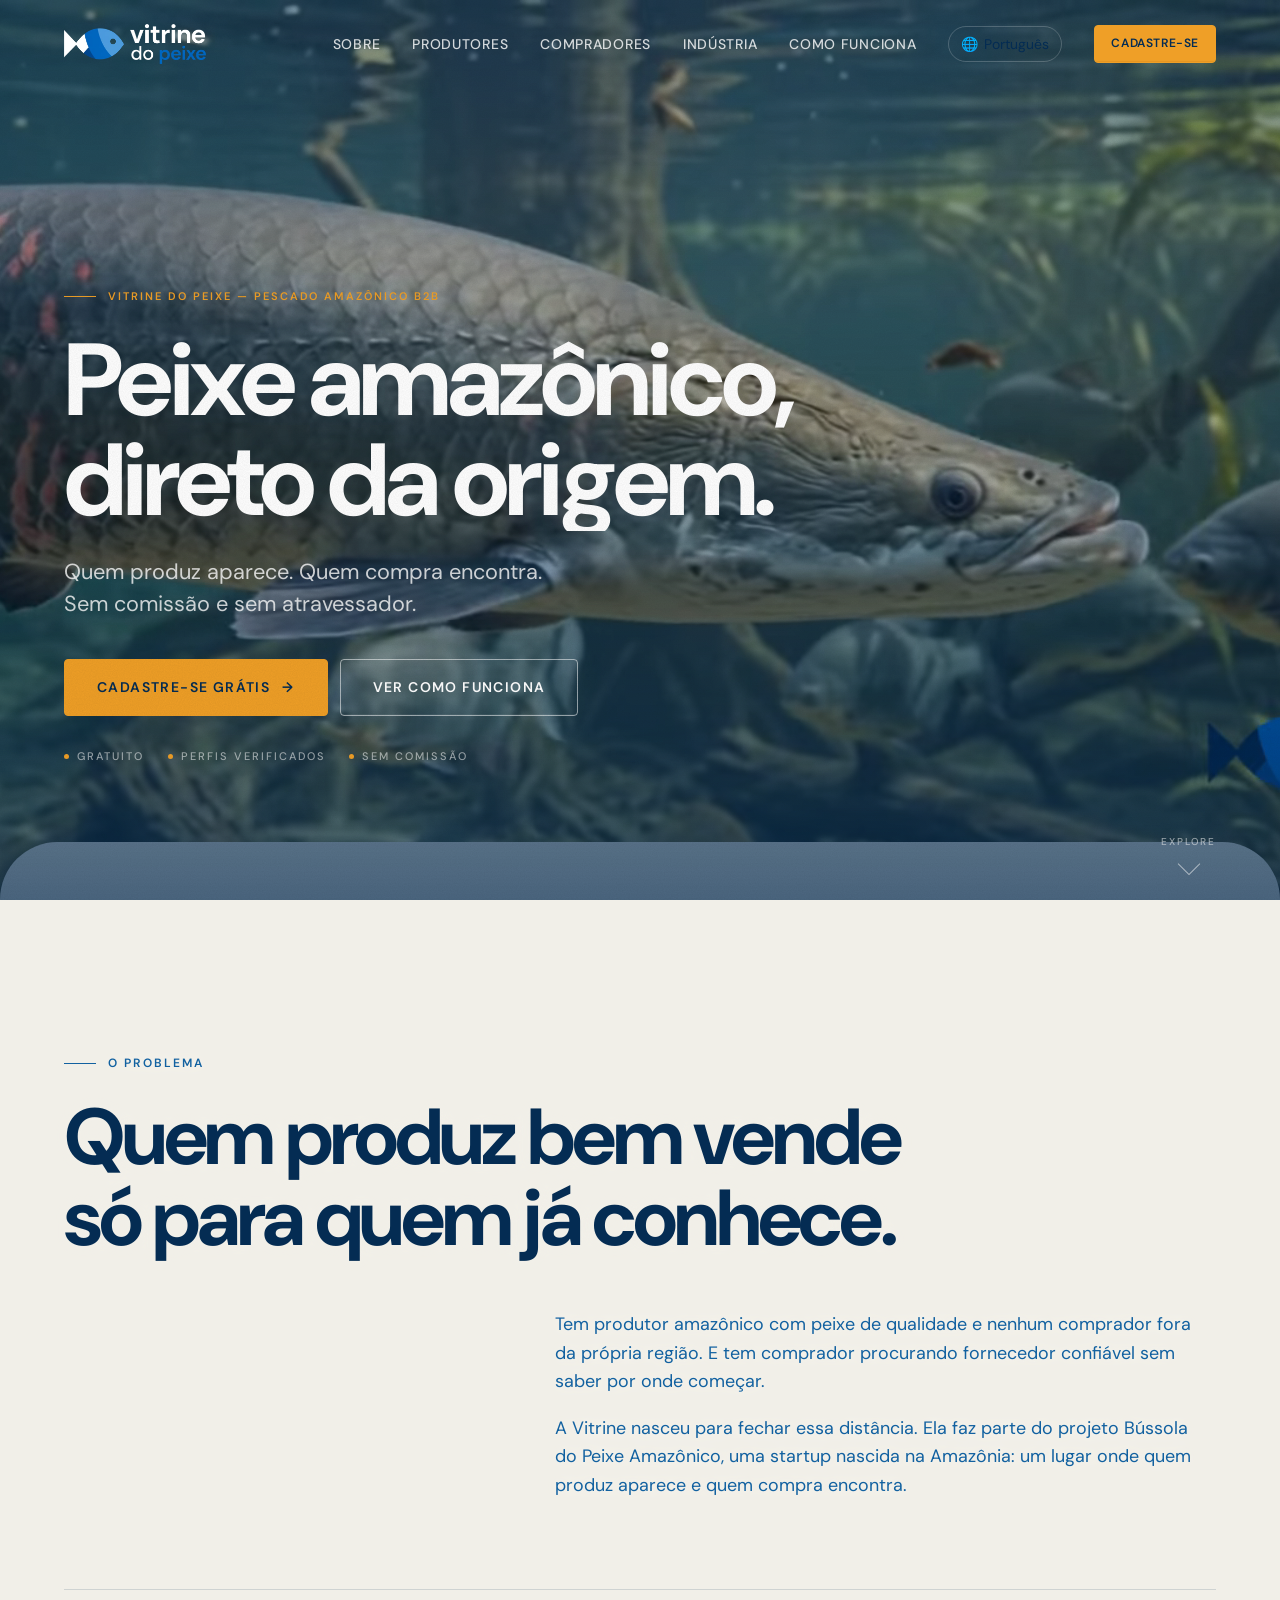
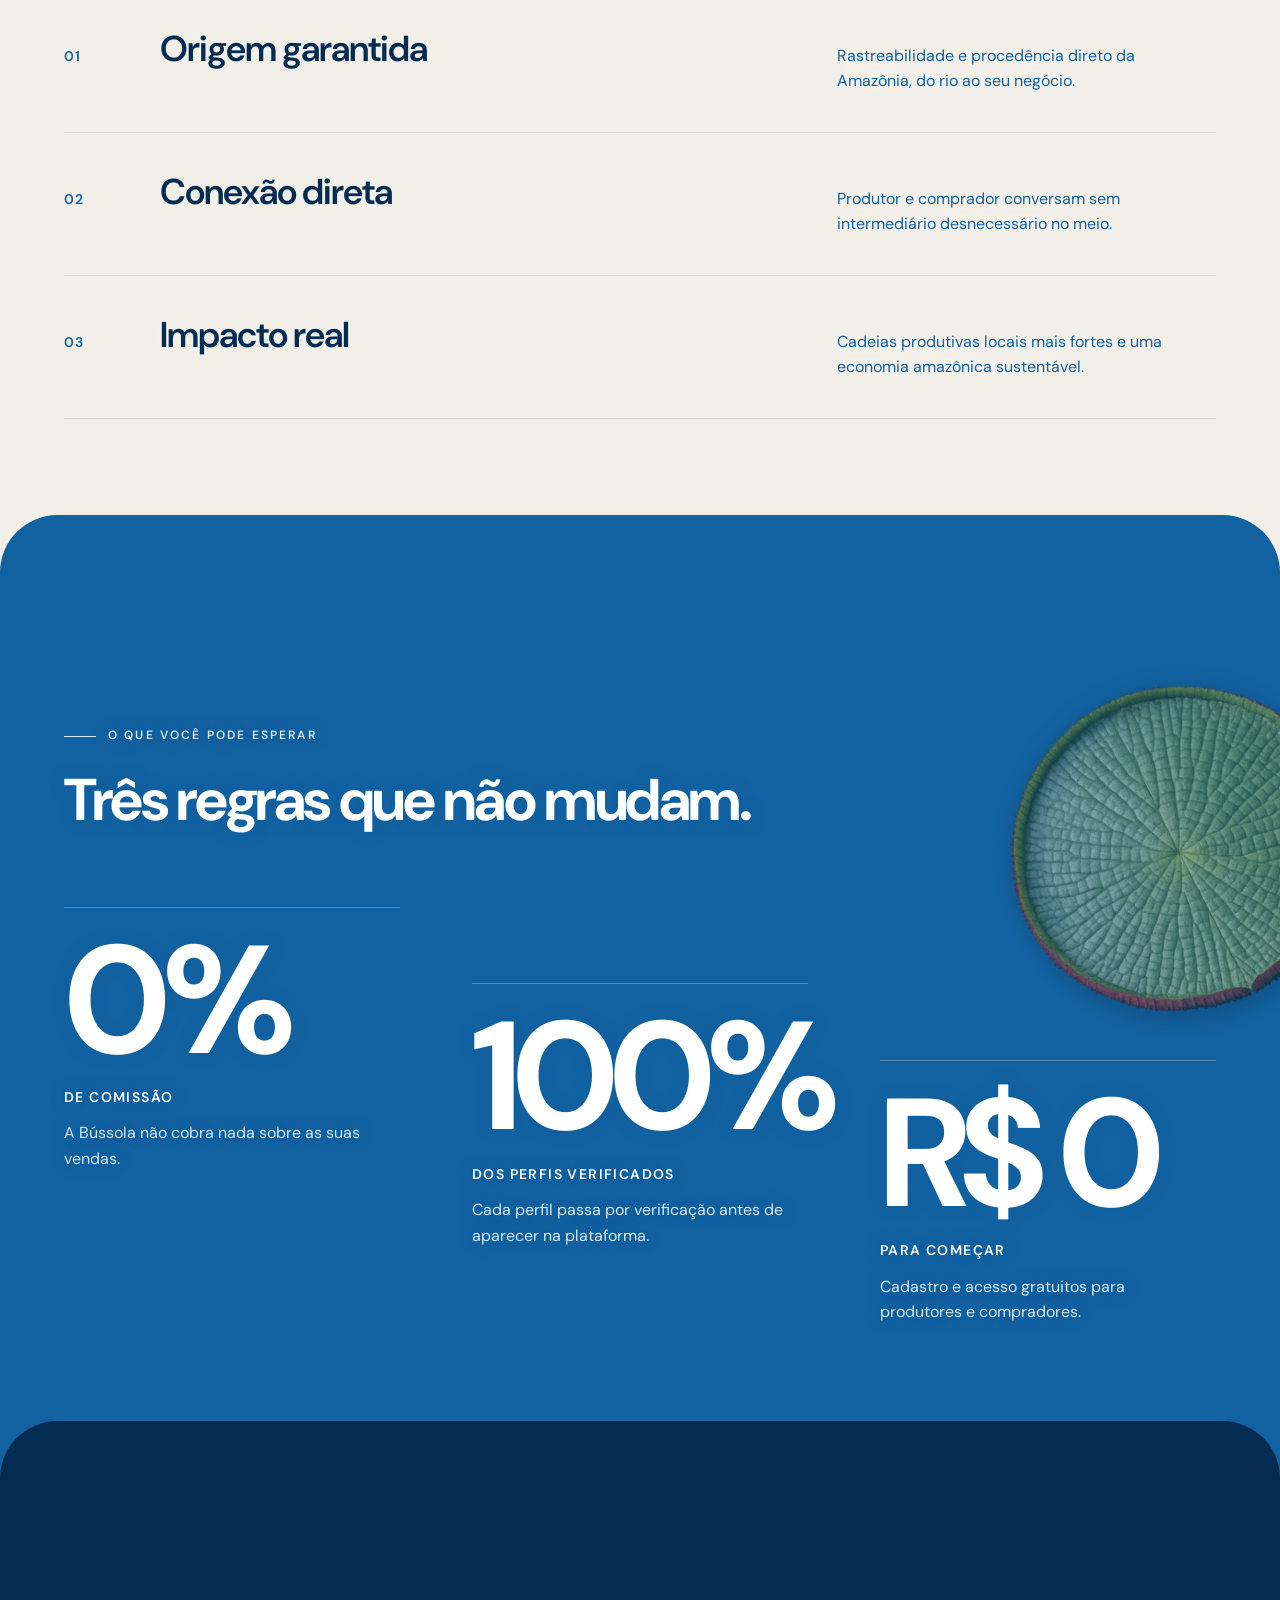
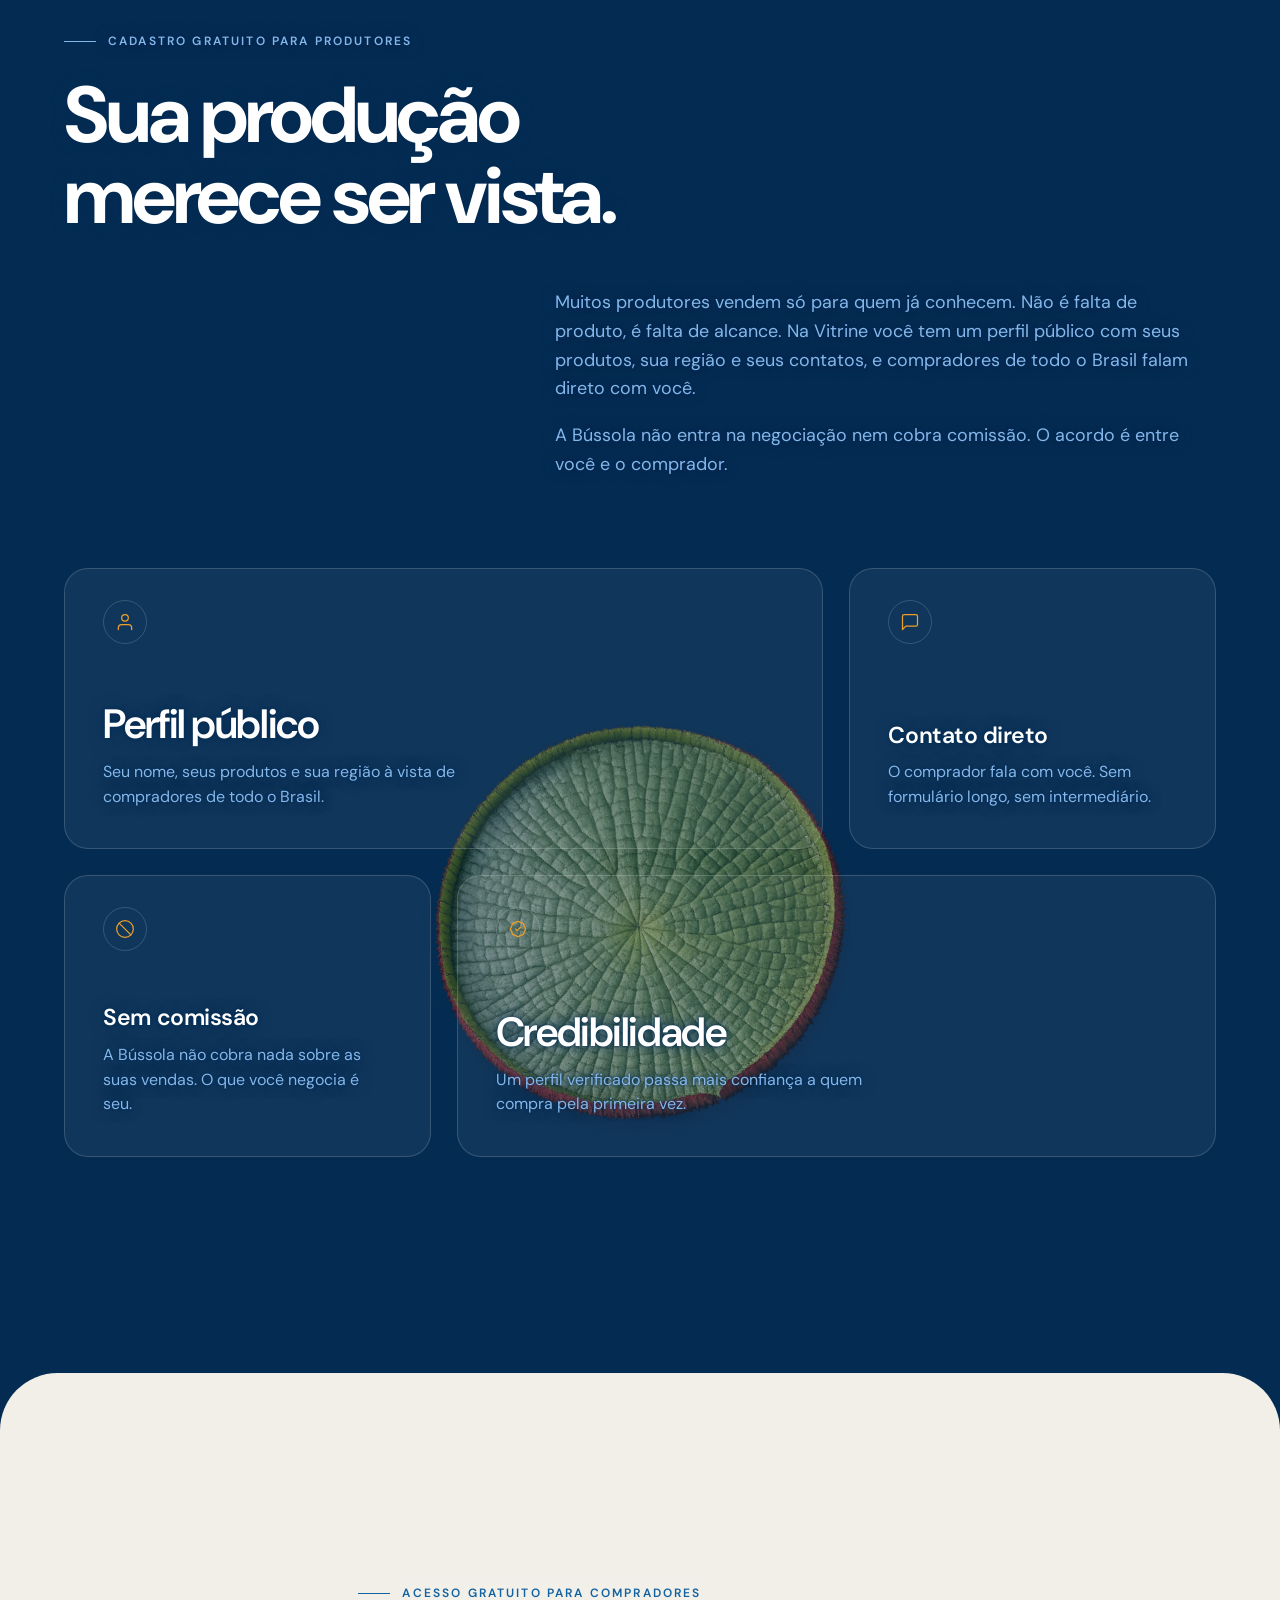
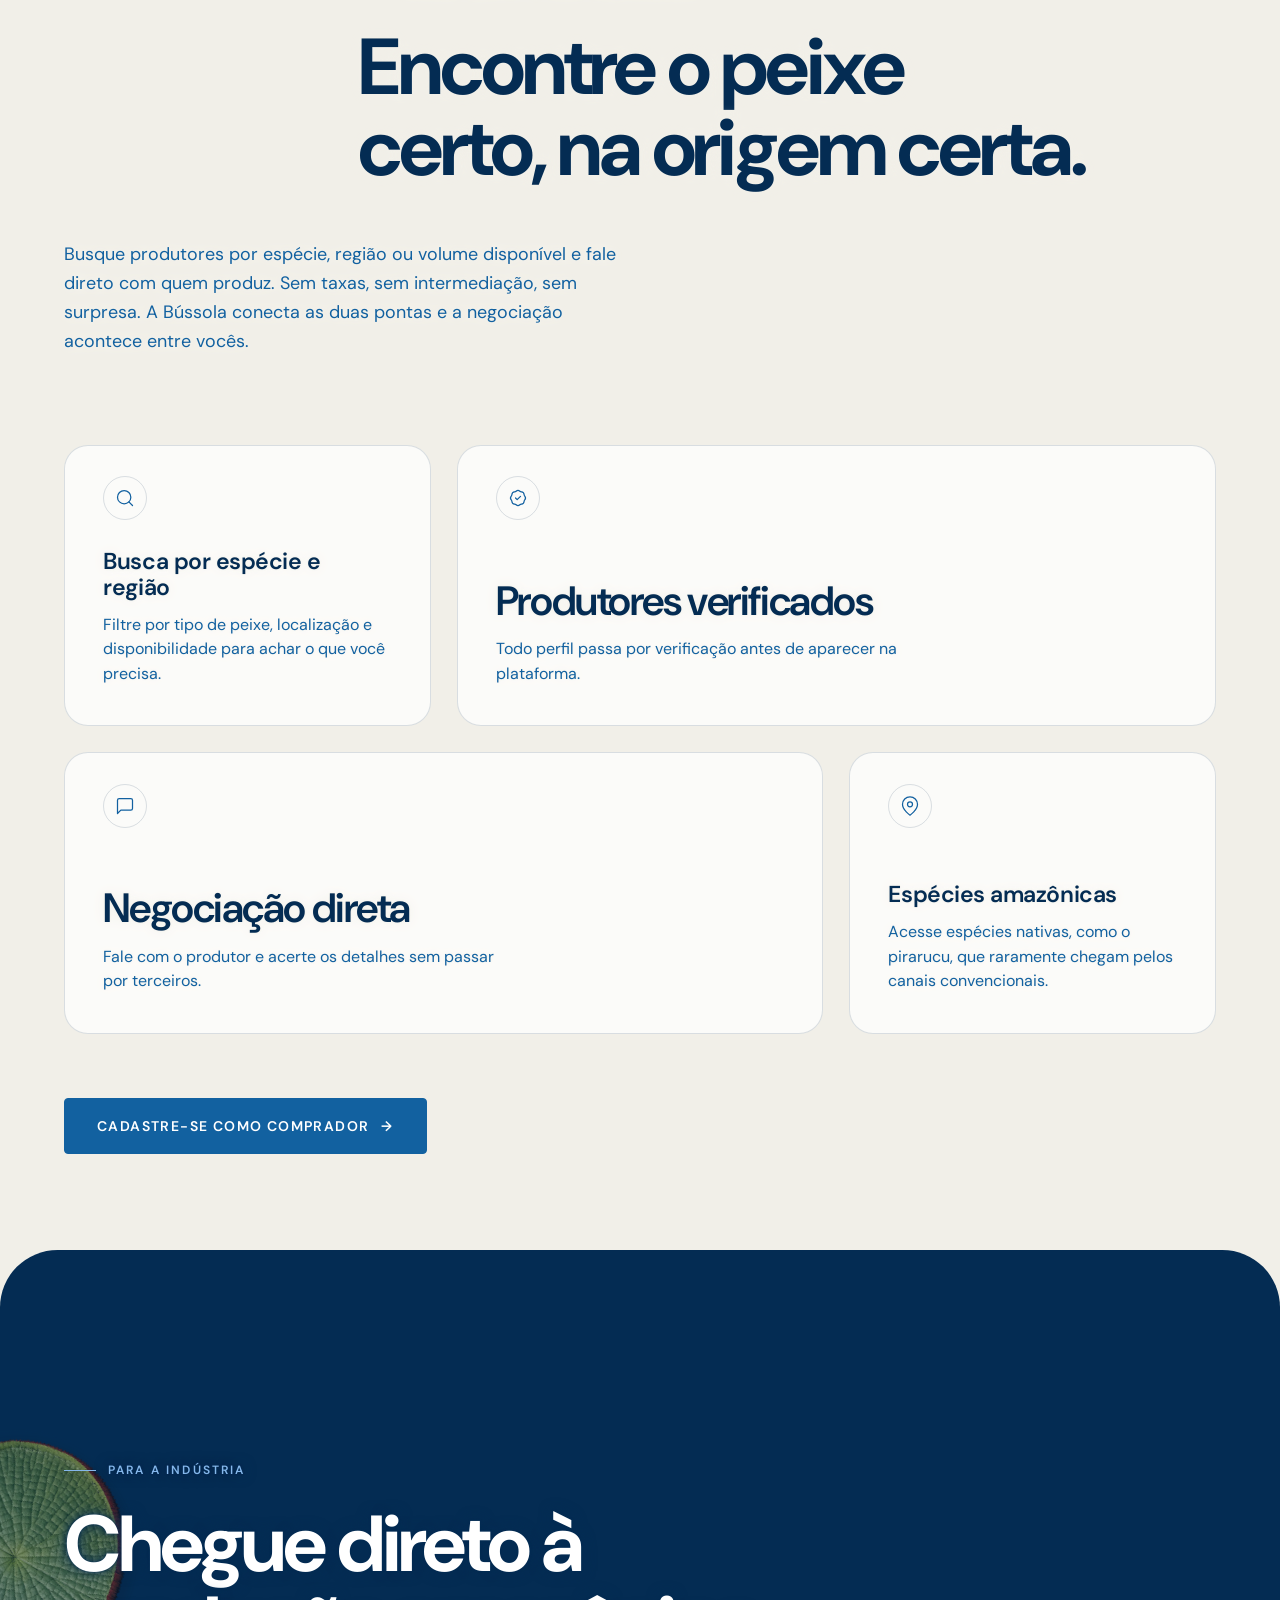
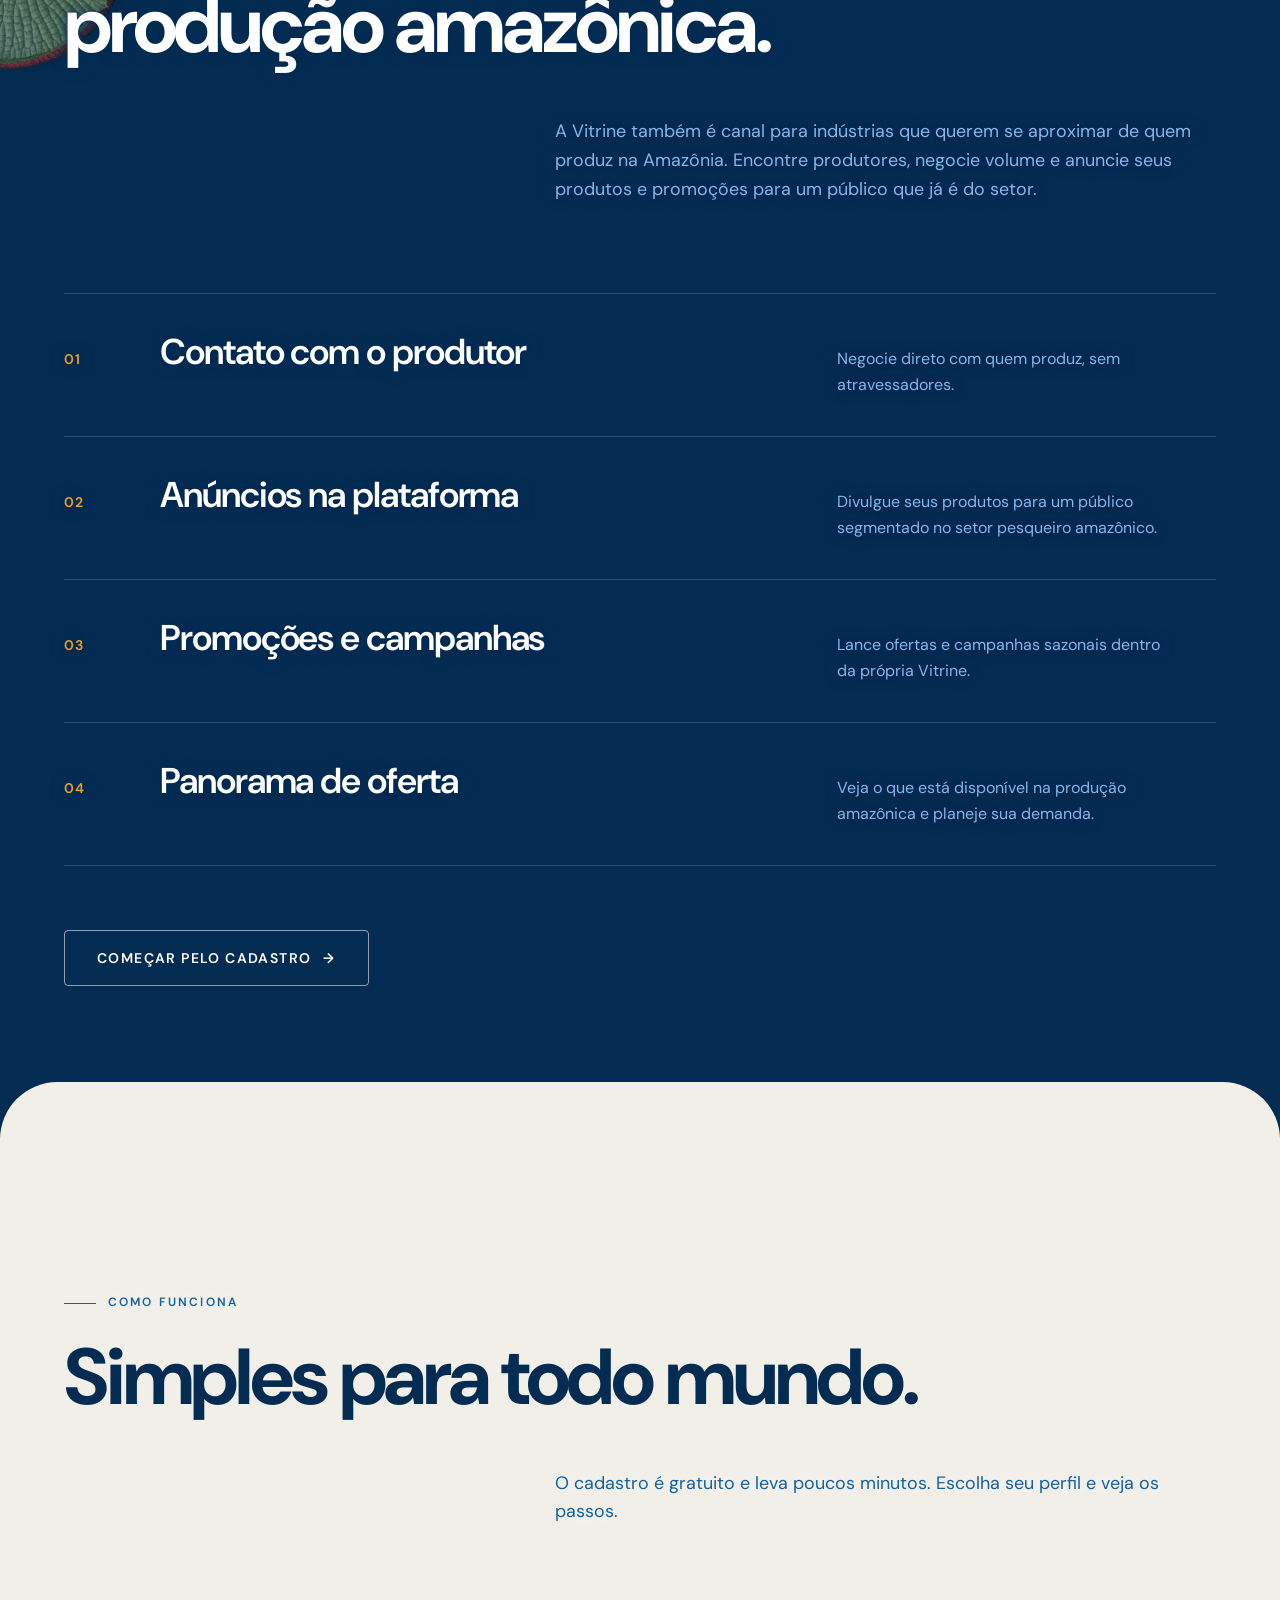
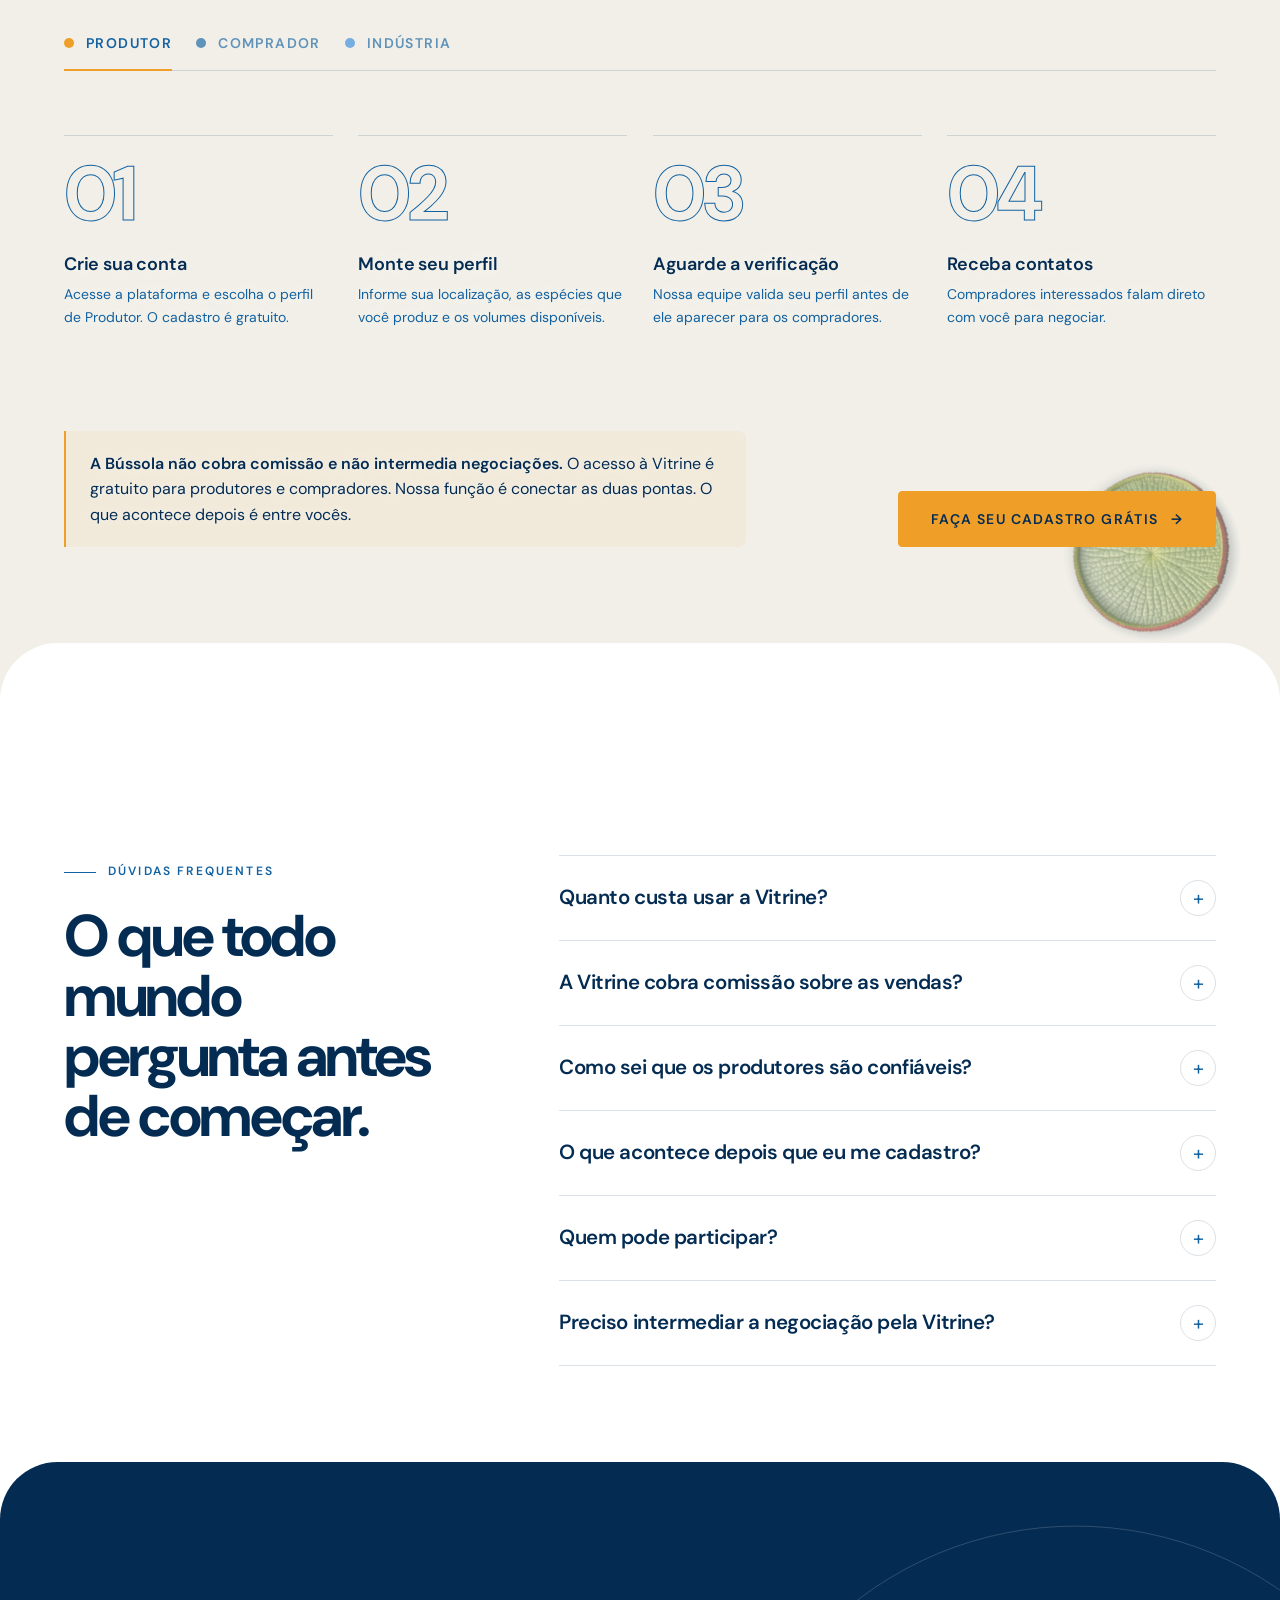
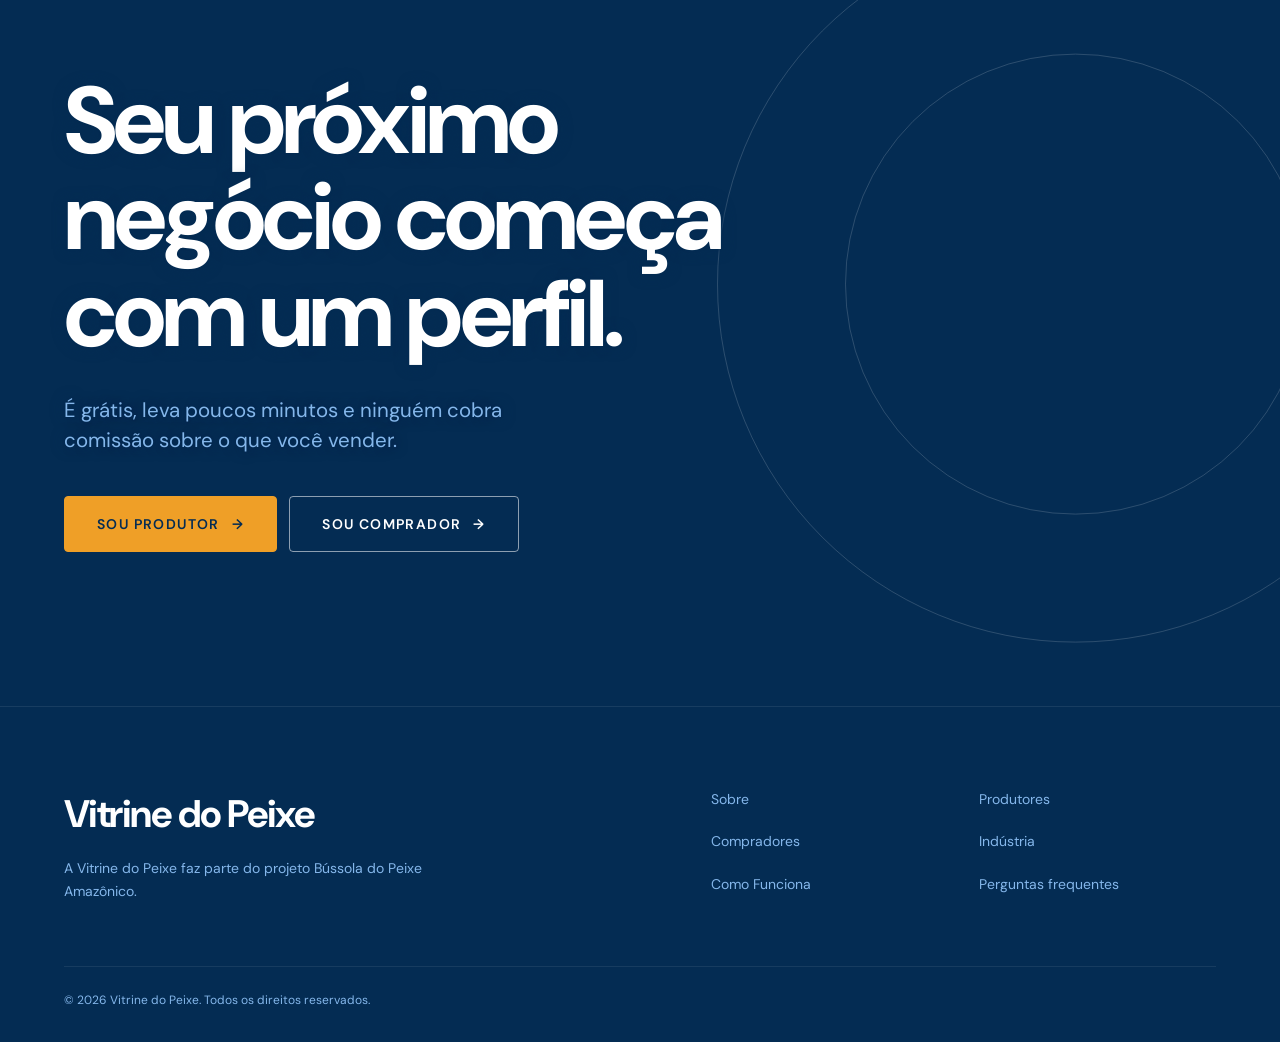
==== commit 2e697d0b: "Refatora landing page: design editorial, copy StoryBrand, SEO, performance e GA4" ====
--- a/index.html
+++ b/index.html
@@ -3,8 +3,27 @@
 <head>
   <meta charset="UTF-8" />
   <meta name="viewport" content="width=device-width, initial-scale=1.0" />
-  <meta name="description" content="Vitrine do Peixe — Plataforma B2B que conecta a produção ao mercado do pescado amazônico." />
-  <title>Vitrine do Peixe — Conectando a produção ao mercado</title>
+
+  <!-- Google tag (gtag.js) -->
+  <script async src="https://www.googletagmanager.com/gtag/js?id=G-D315FG7B39"></script>
+  <script>
+    window.dataLayer = window.dataLayer || [];
+    function gtag(){dataLayer.push(arguments);}
+    gtag('js', new Date());
+
+    gtag('config', 'G-D315FG7B39');
+  </script>
+
+  <script>
+    /* marca JS ativo (o CSS só esconde elementos "a revelar" se houver JS)
+       + rede de segurança: nunca deixa o hero invisível se algo falhar */
+    document.documentElement.classList.add('js');
+    setTimeout(function () { document.documentElement.classList.add('hero-ready'); }, 6000);
+  </script>
+
+  <title>Vitrine do Peixe — Peixe amazônico direto do produtor</title>
+  <meta name="description" content="Plataforma B2B gratuita que conecta produtores e compradores de peixe amazônico, como o pirarucu. Perfis verificados, contato direto e zero comissão." />
+  <meta name="theme-color" content="#042C53" />
 
   <link rel="canonical" href="https://claudio-dev-b.github.io/site-vitrine-do-peixe/" />
   <link rel="alternate" hreflang="pt-BR" href="https://claudio-dev-b.github.io/site-vitrine-do-peixe/" />
@@ -13,22 +32,135 @@
   <link rel="alternate" hreflang="zh-Hans" href="https://claudio-dev-b.github.io/site-vitrine-do-peixe/zh/" />
   <link rel="alternate" hreflang="x-default" href="https://claudio-dev-b.github.io/site-vitrine-do-peixe/" />
 
+  <!-- Open Graph / Twitter -->
+  <meta property="og:type" content="website" />
+  <meta property="og:site_name" content="Vitrine do Peixe" />
+  <meta property="og:title" content="Vitrine do Peixe — Peixe amazônico direto do produtor" />
+  <meta property="og:description" content="Plataforma B2B gratuita que conecta produtores e compradores de peixe amazônico, como o pirarucu. Perfis verificados, contato direto e zero comissão." />
+  <meta property="og:url" content="https://claudio-dev-b.github.io/site-vitrine-do-peixe/" />
+  <meta property="og:locale" content="pt_BR" />
+  <meta property="og:image" content="https://claudio-dev-b.github.io/site-vitrine-do-peixe/assets/logo.png" />
+  <meta property="og:image:width" content="1721" />
+  <meta property="og:image:height" content="914" />
+  <meta name="twitter:card" content="summary_large_image" />
+  <meta name="twitter:title" content="Vitrine do Peixe — Peixe amazônico direto do produtor" />
+  <meta name="twitter:description" content="Plataforma B2B gratuita que conecta produtores e compradores de peixe amazônico, como o pirarucu. Perfis verificados, contato direto e zero comissão." />
+  <meta name="twitter:image" content="https://claudio-dev-b.github.io/site-vitrine-do-peixe/assets/logo.png" />
+
   <link rel="icon" type="image/png" href="assets/favicon-32x32.png" sizes="32x32" />
   <link rel="apple-touch-icon" href="assets/apple-touch-icon.png" />
 
-  <!-- DM Sans -->
+  <script type="application/ld+json">
+{
+  "@context": "https://schema.org",
+  "@graph": [
+    {
+      "@type": "Organization",
+      "@id": "https://claudio-dev-b.github.io/site-vitrine-do-peixe/#organization",
+      "name": "Vitrine do Peixe",
+      "url": "https://claudio-dev-b.github.io/site-vitrine-do-peixe/",
+      "logo": "https://claudio-dev-b.github.io/site-vitrine-do-peixe/assets/logo.png",
+      "description": "Plataforma B2B gratuita que conecta produtores e compradores de peixe amazônico, como o pirarucu. Perfis verificados, contato direto e zero comissão.",
+      "parentOrganization": {
+        "@type": "Organization",
+        "name": "Bússola do Peixe Amazônico"
+      },
+      "areaServed": "BR"
+    },
+    {
+      "@type": "WebSite",
+      "@id": "https://claudio-dev-b.github.io/site-vitrine-do-peixe/#website",
+      "url": "https://claudio-dev-b.github.io/site-vitrine-do-peixe/",
+      "name": "Vitrine do Peixe",
+      "inLanguage": "pt-BR",
+      "publisher": {
+        "@id": "https://claudio-dev-b.github.io/site-vitrine-do-peixe/#organization"
+      }
+    },
+    {
+      "@type": "WebPage",
+      "@id": "https://claudio-dev-b.github.io/site-vitrine-do-peixe/#webpage",
+      "url": "https://claudio-dev-b.github.io/site-vitrine-do-peixe/",
+      "name": "Vitrine do Peixe — Peixe amazônico direto do produtor",
+      "description": "Plataforma B2B gratuita que conecta produtores e compradores de peixe amazônico, como o pirarucu. Perfis verificados, contato direto e zero comissão.",
+      "inLanguage": "pt-BR",
+      "isPartOf": {
+        "@id": "https://claudio-dev-b.github.io/site-vitrine-do-peixe/#website"
+      },
+      "about": {
+        "@id": "https://claudio-dev-b.github.io/site-vitrine-do-peixe/#organization"
+      }
+    },
+    {
+      "@type": "FAQPage",
+      "@id": "https://claudio-dev-b.github.io/site-vitrine-do-peixe/#faq",
+      "inLanguage": "pt-BR",
+      "mainEntity": [
+        {
+          "@type": "Question",
+          "name": "Quanto custa usar a Vitrine?",
+          "acceptedAnswer": {
+            "@type": "Answer",
+            "text": "Nada. O cadastro e o acesso são gratuitos para produtores e compradores."
+          }
+        },
+        {
+          "@type": "Question",
+          "name": "A Vitrine cobra comissão sobre as vendas?",
+          "acceptedAnswer": {
+            "@type": "Answer",
+            "text": "Não. A Bússola não entra na negociação nem cobra comissão. Preço, volume e logística são combinados entre você e a outra parte."
+          }
+        },
+        {
+          "@type": "Question",
+          "name": "Como sei que os produtores são confiáveis?",
+          "acceptedAnswer": {
+            "@type": "Answer",
+            "text": "Todo perfil passa por verificação da nossa equipe antes de aparecer na plataforma. Depois do primeiro contato, a conversa e o acordo são entre vocês."
+          }
+        },
+        {
+          "@type": "Question",
+          "name": "O que acontece depois que eu me cadastro?",
+          "acceptedAnswer": {
+            "@type": "Answer",
+            "text": "Você cria a conta e escolhe o seu perfil. Todo cadastro passa por aprovação da nossa equipe antes do primeiro acesso à plataforma."
+          }
+        },
+        {
+          "@type": "Question",
+          "name": "Quem pode participar?",
+          "acceptedAnswer": {
+            "@type": "Answer",
+            "text": "Produtores e piscicultores, compradores e indústrias que atuam com pescado amazônico."
+          }
+        },
+        {
+          "@type": "Question",
+          "name": "Preciso intermediar a negociação pela Vitrine?",
+          "acceptedAnswer": {
+            "@type": "Answer",
+            "text": "Não. A Vitrine conecta as duas pontas e a negociação acontece direto entre vocês, do jeito que funciona melhor para os dois."
+          }
+        }
+      ]
+    }
+  ]
+}
+  </script>
+
+  <!-- DM Sans (display=swap: texto aparece na hora com fonte reserva) -->
   <link rel="preconnect" href="https://fonts.googleapis.com" />
   <link rel="preconnect" href="https://fonts.gstatic.com" crossorigin />
   <link href="https://fonts.googleapis.com/css2?family=DM+Sans:opsz,wght@9..40,400;9..40,500;9..40,600;9..40,700&display=swap" rel="stylesheet" />
 
-  <!-- Base da identidade visual -->
   <link rel="stylesheet" href="css/base.css" />
-  <!-- Estilos das seções -->
   <link rel="stylesheet" href="css/sections.css" />
 
   <style>
     /* =============================================
-       PRELOADER
+       CSS CRÍTICO — preloader, hero, peixe
     ============================================= */
     #preloader {
       position: fixed;
@@ -40,49 +172,23 @@
       align-items: center;
       justify-content: center;
       gap: 28px;
-      transition: opacity 0.7s ease, visibility 0.7s ease;
-    }
-
-    #preloader.fade-out {
-      opacity: 0;
-      visibility: hidden;
-      pointer-events: none;
-    }
-
-    #preloader-canvas {
-      width:  min(260px, 72vw);
-      height: min(260px, 72vw);
-    }
-
-    #preloader-bar-wrap {
-      width: min(200px, 56vw);
-      height: 2px;
-      background: var(--c-white-08);
-      border-radius: 2px;
-      overflow: hidden;
-    }
-
-    #preloader-bar {
-      height: 100%;
-      width: 0%;
-      background: var(--c-cta);
-      border-radius: 2px;
-      transition: width 80ms linear;
-    }
-
-    /* =============================================
-       HERO
-    ============================================= */
+      transition: opacity 0.6s ease, visibility 0.6s ease;
+    }
+    .hero-ready #preloader { opacity: 0; visibility: hidden; pointer-events: none; }
+
+    #preloader-canvas { width: min(260px, 72vw); height: min(260px, 72vw); }
+    #preloader-bar-wrap { width: min(200px, 56vw); height: 2px; background: var(--c-white-08); overflow: hidden; }
+    #preloader-bar { height: 100%; width: 100%; background: var(--c-cta); transform: scaleX(0); transform-origin: left; }
+
+    /* ---------- HERO ---------- */
     #hero {
       position: relative;
       width: 100%;
       height: 100svh;
-      min-height: 100vh;
+      min-height: 560px;
       display: flex;
-      align-items: center;
-      justify-content: center;
+      align-items: flex-end;
       overflow: hidden;
-      text-align: center;
     }
 
     #hero-video {
@@ -97,88 +203,71 @@
     #hero-content {
       position: relative;
       z-index: 2;
-      padding: 0 var(--container-pad);
-      max-width: 960px;
       width: 100%;
-    }
-
-    /* Eyebrow */
+      max-width: var(--container-xl);
+      margin-inline: auto;
+      padding: 0 var(--container-pad) clamp(88px, 15vh, 160px);
+    }
+
     .hero-eyebrow {
-      display: inline-flex;
-      align-items: center;
+      display: flex;
+      align-items: flex-start;
       gap: var(--space-3);
-      margin-bottom: var(--space-5);
-      opacity: 0;
-    }
-
-    .hero-eyebrow::before,
-    .hero-eyebrow::after {
-      content: '';
-      display: block;
-      width: 28px;
-      height: 1px;
-      background: var(--c-cta);
-      flex-shrink: 0;
-    }
-
-    .hero-eyebrow p {
-      font-size: 10px;
+      margin-bottom: var(--space-6);
+      font-size: 11px;
       font-weight: var(--fw-semibold);
       letter-spacing: var(--ls-widest);
       text-transform: uppercase;
       color: var(--c-cta);
     }
-
-    /* Título — animação reveal com clip-path */
-    .hero-title-wrap {
-      overflow: hidden; /* máscara que esconde o texto antes de revelar */
-      padding-bottom: 0.1em; /* evita corte de descendentes */
-    }
+    .hero-eyebrow::before { content: ''; flex-shrink: 0; width: 32px; height: 1px; margin-top: 0.7em; background: currentColor; }
+
+    .hero-title-wrap { overflow: hidden; padding-bottom: 0.12em; }
 
     #hero-title {
-      font-size: var(--text-hero);
+      font-size: clamp(2.2rem, 8vw, 7.4rem);
       font-weight: var(--fw-bold);
-      line-height: var(--lh-tight);
-      letter-spacing: var(--ls-tight);
+      line-height: 0.98;
+      letter-spacing: -0.04em;
+      color: var(--c-white);
+      text-wrap: balance;
+    }
+
+    #hero-subtitle {
+      max-width: 34ch;
+      margin-top: var(--space-6);
+      font-size: clamp(1.05rem, 1.7vw, 1.5rem);
+      line-height: 1.45;
+      color: var(--c-white-80);
+    }
+
+    .hero-actions { display: flex; flex-wrap: wrap; gap: var(--space-3); margin-top: var(--space-10); }
+
+    .hero-trust {
+      display: flex;
+      flex-wrap: wrap;
+      gap: var(--space-2) var(--space-6);
+      margin-top: var(--space-8);
+      font-size: 11px;
+      font-weight: var(--fw-medium);
+      letter-spacing: var(--ls-widest);
       text-transform: uppercase;
-      color: var(--c-white);
-      opacity: 0;
-    }
-
-    /* Divisor */
-    #hero-divider {
-      width: 40px;
-      height: 3px;
-      background: var(--c-cta);
-      border-radius: 2px;
-      margin: var(--space-6) auto;
-      opacity: 0;
-    }
-
-    /* Subtítulo */
-    #hero-subtitle {
-      font-size: clamp(0.875rem, 3vw, 1.25rem);
-      font-weight: var(--fw-regular);
-      letter-spacing: var(--ls-wider);
-      text-transform: uppercase;
-      color: var(--c-white-80);
-      opacity: 0;
-    }
-
-    /* Scroll indicator */
+      color: var(--c-white-55);
+    }
+    .hero-trust li { display: inline-flex; align-items: center; gap: 8px; }
+    .hero-trust li::before { content: ''; width: 5px; height: 5px; border-radius: 50%; background: var(--c-cta); }
+
     #hero-scroll {
       position: absolute;
       bottom: 28px;
-      left: 50%;
-      transform: translateX(-50%);
+      right: var(--container-pad);
       z-index: 2;
-      display: flex;
+      display: none;
       flex-direction: column;
       align-items: center;
       gap: 6px;
-      opacity: 0;
-    }
-
+    }
+    @media (min-width: 900px) { #hero-scroll { display: flex; } }
     #hero-scroll span {
       font-size: 10px;
       font-weight: var(--fw-medium);
@@ -186,80 +275,38 @@
       text-transform: uppercase;
       color: var(--c-white-55);
     }
-
     .scroll-chevron {
-      width: 18px;
-      height: 18px;
+      width: 16px;
+      height: 16px;
       border-right: 1.5px solid var(--c-white-55);
       border-bottom: 1.5px solid var(--c-white-55);
       transform: rotate(45deg);
       animation: chevronBounce 1.8s ease-in-out infinite;
     }
 
-    /* =============================================
-       ANIMAÇÕES DO HERO
-       Clip-path reveal: texto "abre" de baixo para cima,
-       como saindo de trás de uma régua — efeito editorial.
-    ============================================= */
-
-    /* Eyebrow — fade simples */
-    @keyframes heroEyebrow {
-      from { opacity: 0; transform: translateY(-10px); }
-      to   { opacity: 1; transform: translateY(0); }
-    }
-
-    /* Título — clip-path de baixo para cima + leve escala */
+    /* Entrada do hero (só com JS; só depois do preloader) */
+    .js .hero-in { opacity: 0; }
+    .hero-ready .hero-in {
+      animation: heroIn 0.9s cubic-bezier(0.22, 1, 0.36, 1) both;
+      animation-delay: calc(0.1s + var(--i, 0) * 0.12s);
+    }
+    .hero-ready #hero-title { animation-name: heroTitleReveal; animation-duration: 1.1s; }
+
+    @keyframes heroIn {
+      from { opacity: 0; transform: translate3d(0, 18px, 0); }
+      to   { opacity: 1; transform: translate3d(0, 0, 0); }
+    }
     @keyframes heroTitleReveal {
-      from {
-        opacity: 0;
-        clip-path: inset(0 0 100% 0);
-        transform: translateY(20px) scaleY(0.96);
-      }
-      to {
-        opacity: 1;
-        clip-path: inset(0 0 0% 0);
-        transform: translateY(0) scaleY(1);
-      }
-    }
-
-    /* Divisor — expande da esquerda */
-    @keyframes heroDivider {
-      from { opacity: 0; transform: scaleX(0); transform-origin: center; }
-      to   { opacity: 1; transform: scaleX(1); transform-origin: center; }
-    }
-
-    /* Subtítulo — fade com tracking */
-    @keyframes heroSubtitle {
-      from { opacity: 0; letter-spacing: 0.20em; filter: blur(4px); }
-      to   { opacity: 1; letter-spacing: var(--ls-wider); filter: blur(0); }
-    }
-
-    /* Scroll indicator — fade */
-    @keyframes heroScroll {
-      from { opacity: 0; transform: translate(-50%, 8px); }
-      to   { opacity: 1; transform: translate(-50%, 0); }
-    }
-
-    /* Classes aplicadas via JS após preloader */
-    .hero-anim-eyebrow  { animation: heroEyebrow     0.7s ease            forwards; animation-delay: 0.10s; }
-    .hero-anim-title    { animation: heroTitleReveal  1.0s cubic-bezier(0.22, 1, 0.36, 1) forwards; animation-delay: 0.35s; }
-    .hero-anim-divider  { animation: heroDivider      0.6s ease            forwards; animation-delay: 0.75s; }
-    .hero-anim-subtitle { animation: heroSubtitle     0.9s ease            forwards; animation-delay: 0.95s; }
-    .hero-anim-scroll   { animation: heroScroll       0.7s ease            forwards; animation-delay: 1.30s; }
-  </style>
-
-  <style>
-    /* =============================================
-       HERO PARALLAX
-    ============================================= */
-    #hero-video,
-    #hero-content { will-change: transform; }
+      from { opacity: 0; clip-path: inset(0 0 100% 0); transform: translate3d(0, 24px, 0); }
+      to   { opacity: 1; clip-path: inset(0 0 0 0);    transform: translate3d(0, 0, 0); }
+    }
+
+    #hero-video, #hero-content { will-change: transform; }
 
     /* =============================================
        PIRARUCU — SCROLL-DRIVEN IMAGE SEQUENCE
-       Camada (#fish-layer) controla a POSIÇÃO (segue o
-       scroll na hora). O canvas controla a ROTAÇÃO, com
-       transição → vira de direção suavemente ao subir/descer.
+       Camada = posição (translate3d, na GPU).
+       Canvas = rotação (transição suave ao inverter a direção).
     ============================================= */
     #fish-layer {
       position: fixed;
@@ -270,73 +317,62 @@
       will-change: transform, opacity;
       opacity: 0;
       transition: opacity 0.5s ease;
-      /* sombra direcional (camada não rotaciona → sombra fixa na tela) */
       filter: drop-shadow(6px 12px 18px rgba(2, 18, 38, 0.55));
     }
-
     #fish-canvas {
       display: block;
       transform-origin: center center;
       transition: transform 0.6s cubic-bezier(0.45, 0, 0.2, 1);
     }
 
-    /* =============================================
-       LIQUID GLASS — camada leve entre o peixe e o conteúdo
-    ============================================= */
+    /* Película leve entre o peixe e o conteúdo (sem backdrop-filter: era caro a cada scroll) */
     #liquid-glass {
       position: fixed;
       inset: 0;
-      z-index: 2;                 /* entre o peixe (1) e o conteúdo (3) */
+      z-index: 2;
       pointer-events: none;
       opacity: 0;
       transition: opacity 0.5s ease;
-      backdrop-filter: blur(1px) saturate(106%);
-      -webkit-backdrop-filter: blur(1px) saturate(106%);
       background: linear-gradient(135deg,
-        rgba(255, 255, 255, 0.025) 0%,
-        rgba(255, 255, 255, 0)     45%,
-        rgba(133, 183, 235, 0.025) 100%);
-    }
-
-    /* Conteúdo das seções ACIMA do peixe e do vidro */
-    main .container { position: relative; z-index: 3; }
+        rgba(255, 255, 255, 0.03) 0%,
+        rgba(255, 255, 255, 0)    45%,
+        rgba(133, 183, 235, 0.03) 100%);
+    }
+
+    /* Conteúdo acima do peixe e do vidro */
+    main .container, footer .container { position: relative; z-index: 3; }
 
     /* =============================================
-       VITÓRIA-RÉGIA — folhas boiando no rio
-       Posicionadas no documento (rolam com a página) com
-       parallax de baixo para cima, como boiando na correnteza.
-       Acima do peixe (z1), atrás do conteúdo (z3).
+       VITÓRIA-RÉGIA — folhas boiando (parallax)
     ============================================= */
-    body { position: relative; }   /* containing block das folhas */
+    body { position: relative; }
 
     .lily {
       position: absolute;
-      z-index: 2;                  /* acima do peixe, atrás do conteúdo */
+      z-index: 2;
       pointer-events: none;
       height: auto;
       aspect-ratio: 1 / 1;
       will-change: transform;
-      /* recorta a folha circular, descartando o fundo escuro da imagem */
+      opacity: 0.55;               /* folhas como textura: não competem com o texto */
       -webkit-mask-image: radial-gradient(circle closest-side at 50% 50%, #000 88%, transparent 99%);
               mask-image: radial-gradient(circle closest-side at 50% 50%, #000 88%, transparent 99%);
       filter: drop-shadow(0 10px 22px rgba(2, 18, 38, 0.45));
     }
-
-    /* instâncias — tamanhos e posições diferentes */
     .lily--1 { top: 18%; right: -7%; width: clamp(190px, 34vw, 380px); }
     .lily--2 { top: 45%; left:  -9%; width: clamp(140px, 24vw, 260px); }
     .lily--3 { top: 71%; right:  3%; width: clamp(100px, 18vw, 180px); }
-    .lily--4 { top: 30%; left:  50%; width: clamp(220px, 44vw, 460px); } /* grande, centralizada */
+    .lily--4 { top: 30%; left:  50%; width: clamp(220px, 44vw, 460px); }
 
     @media (prefers-reduced-motion: reduce) {
-      #fish-layer   { display: none !important; }
-      #liquid-glass { display: none !important; }
+      #fish-layer, #liquid-glass { display: none !important; }
       #hero-video, #hero-content { transform: none !important; }
       .lily { transform: none !important; }
+      .js .hero-in { opacity: 1; }
     }
 
     /* =============================================
-       LANGUAGE SWITCHER
+       SELETOR DE IDIOMA
     ============================================= */
     .lang-switch { position: relative; }
     .lang-switch__btn {
@@ -344,7 +380,7 @@
       align-items: center;
       gap: 6px;
       background: transparent;
-      border: 1px solid var(--c-white-20, rgba(255,255,255,0.2));
+      border: 1px solid var(--c-white-20);
       color: inherit;
       font: inherit;
       font-size: var(--text-sm);
@@ -353,7 +389,6 @@
       cursor: pointer;
     }
     .lang-switch__list {
-      list-style: none;
       margin: 6px 0 0;
       padding: 6px;
       position: absolute;
@@ -372,62 +407,50 @@
     }
     .lang-switch:hover .lang-switch__list,
     .lang-switch:focus-within .lang-switch__list,
-    .lang-switch.is-open .lang-switch__list {
-      opacity: 1;
-      visibility: visible;
-      transform: translateY(0);
-    }
+    .lang-switch.is-open .lang-switch__list { opacity: 1; visibility: visible; transform: translateY(0); }
     .lang-switch__list a {
       display: block;
       padding: 8px 10px;
       border-radius: 8px;
       font-size: var(--text-sm);
       color: var(--c-primary);
-      text-decoration: none;
     }
     .lang-switch__list a:hover,
-    .lang-switch__list a[aria-current="true"] {
-      background: var(--c-neutral);
-    }
+    .lang-switch__list a[aria-current="true"] { background: var(--c-neutral); }
   </style>
 </head>
 <body>
+
+  <a href="#conteudo" class="skip-link">Pular para o conteúdo</a>
 
   <!-- Pirarucu — sequência de imagens guiada pelo scroll -->
   <div id="fish-layer" aria-hidden="true">
     <canvas id="fish-canvas" width="640" height="360"></canvas>
   </div>
-
-  <!-- Liquid glass — camada leve entre o peixe e o conteúdo -->
   <div id="liquid-glass" aria-hidden="true"></div>
 
   <!-- Vitória-régia — folhas boiando no rio (parallax) -->
-  <img class="lily lily--1" src="assets/vitoria_regia.png" alt="" aria-hidden="true" />
-  <img class="lily lily--2" src="assets/vitoria_regia.png" alt="" aria-hidden="true" />
-  <img class="lily lily--3" src="assets/vitoria_regia.png" alt="" aria-hidden="true" />
-  <img class="lily lily--4" src="assets/vitoria_regia.png" alt="" aria-hidden="true" data-center />
-
-  <!-- =============================================
-       PRELOADER
-  ============================================= -->
+  <img class="lily lily--1" src="assets/vitoria_regia.webp" width="900" height="900" alt="" loading="lazy" decoding="async" aria-hidden="true" />
+  <img class="lily lily--2" src="assets/vitoria_regia.webp" width="900" height="900" alt="" loading="lazy" decoding="async" aria-hidden="true" />
+  <img class="lily lily--3" src="assets/vitoria_regia.webp" width="900" height="900" alt="" loading="lazy" decoding="async" aria-hidden="true" />
+  <img class="lily lily--4" src="assets/vitoria_regia.webp" width="900" height="900" alt="" loading="lazy" decoding="async" aria-hidden="true" data-center />
+
+  <!-- Preloader curto (marca) — o resto dos frames carrega em segundo plano -->
   <div id="preloader" role="status" aria-label="Carregando Vitrine do Peixe">
     <canvas id="preloader-canvas" width="400" height="400" aria-hidden="true"></canvas>
-    <div id="preloader-bar-wrap" aria-hidden="true">
-      <div id="preloader-bar"></div>
-    </div>
+    <div id="preloader-bar-wrap" aria-hidden="true"><div id="preloader-bar"></div></div>
   </div>
 
   <!-- =============================================
        HEADER / NAV
   ============================================= -->
   <header>
-    <nav id="nav" class="nav" role="navigation" aria-label="Menu principal">
+    <nav id="nav" class="nav" aria-label="Menu principal">
       <a href="./" class="nav__logo" aria-label="Vitrine do Peixe — página inicial">
-        <img src="assets/logo.png" alt="Vitrine do Peixe" />
+        <img src="assets/logo-nav.webp" width="142" height="40" alt="Vitrine do Peixe" />
       </a>
 
-      <!-- Links de navegação — visíveis a partir de 768px -->
-      <ul class="nav__links" role="list">
+      <ul class="nav__links">
         <li><a href="#sobre"         class="nav__link">Sobre</a></li>
         <li><a href="#produtor"      class="nav__link">Produtores</a></li>
         <li><a href="#comprador"     class="nav__link">Compradores</a></li>
@@ -445,35 +468,27 @@
                   </div>
                 </div></li>
         <li>
-          <a href="https://vitrine-do-peixe-piloto.web.app/cadastro.html" class="btn btn--primary btn--sm">Cadastre-se</a>
+          <a href="https://vitrine-do-peixe-piloto.web.app/cadastro.html" class="btn btn--primary btn--sm" data-cta="nav">Cadastre-se</a>
         </li>
       </ul>
 
-      <!-- Botão hambúrguer — mobile only -->
-      <!-- ANIMATION: abrir/fechar menu mobile com slide down -->
-      <button class="nav__toggle" aria-label="Abrir menu" aria-expanded="false" aria-controls="nav-mobile">
-        <span></span>
-        <span></span>
-        <span></span>
-      </button>
+      <div class="nav__end">
+        <a href="https://vitrine-do-peixe-piloto.web.app/cadastro.html" class="btn btn--primary btn--sm nav__cta-m" data-cta="nav-mobile">Cadastre-se</a>
+        <button class="nav__toggle" aria-label="Abrir menu" aria-expanded="false" aria-controls="nav-links">
+          <span></span><span></span><span></span>
+        </button>
+      </div>
     </nav>
   </header>
 
-  <!-- =============================================
-       HERO
-  ============================================= -->
-  <main>
+  <main id="conteudo">
+
+    <!-- =============================================
+         HERO — proposta de valor (StoryBrand: o que é, para quem, como compra)
+    ============================================= -->
     <section id="hero" aria-labelledby="hero-title">
 
-      <video
-        id="hero-video"
-        autoplay
-        muted
-        loop
-        playsinline
-        preload="auto"
-        aria-hidden="true"
-      >
+      <video id="hero-video" autoplay muted loop playsinline preload="metadata" aria-hidden="true">
         <source src="assets/video_hero.webm" type="video/webm" />
         <source src="assets/video_hero.mp4" type="video/mp4" />
       </video>
@@ -481,242 +496,214 @@
       <div class="overlay" aria-hidden="true"></div>
 
       <div id="hero-content">
-
-        <div class="hero-eyebrow" aria-hidden="true">
-          <p>Plataforma B2B de Pescado Amazônico</p>
+        <p class="hero-eyebrow hero-in" style="--i:0">Vitrine do Peixe — pescado amazônico B2B</p>
+
+        <div class="hero-title-wrap">
+          <h1 id="hero-title" class="hero-in" style="--i:1">Peixe amazônico,<br>direto da origem.</h1>
         </div>
 
-        <div class="hero-title-wrap">
-          <h1 id="hero-title">Vitrine<br>do Peixe</h1>
+        <p id="hero-subtitle" class="hero-in" style="--i:2">Quem produz aparece. Quem compra encontra. Sem comissão e sem atravessador.</p>
+
+        <div class="hero-actions hero-in" style="--i:3">
+          <a href="https://vitrine-do-peixe-piloto.web.app/cadastro.html" class="btn btn--primary btn--lg btn--arrow" data-cta="hero">Cadastre-se grátis</a>
+          <a href="#como-funciona" class="btn btn--outline btn--lg">Ver como funciona</a>
         </div>
 
-        <div id="hero-divider" aria-hidden="true"></div>
-
-        <p id="hero-subtitle">Conectando a produção ao mercado</p>
-
+        <ul class="hero-trust hero-in" style="--i:4">
+          <li>Gratuito</li>
+          <li>Perfis verificados</li>
+          <li>Sem comissão</li>
+        </ul>
       </div>
 
       <div id="hero-scroll" aria-hidden="true">
         <span>Explore</span>
         <div class="scroll-chevron"></div>
       </div>
-
     </section>
 
 
     <!-- =============================================
-         #SOBRE — A vitrine que o peixe merecia
+         #SOBRE — o problema + 3 pilares (lista interativa)
     ============================================= -->
-    <section id="sobre" class="section" aria-labelledby="sobre-title">
+    <section id="sobre" class="section sheet section--light" aria-labelledby="sobre-title">
       <div class="container">
 
-        <header class="section-header scroll-reveal">
-          <h2 id="sobre-title">A vitrine que o peixe amazônico merecia ter</h2>
-          <div class="divider divider--center"></div>
-          <p>
-            A Vitrine é parte do projeto Bússola do Peixe Amazônico, uma startup nascida na Amazônia com uma missão clara: encurtar o caminho entre quem produz e quem compra peixe amazônico de qualidade.
-          </p>
-          <p style="margin-top: var(--space-4);">
-            Produtores amazônicos enfrentam dificuldade para chegar até compradores fora da sua região. Compradores não sabem onde encontrar fornecedores confiáveis. A Vitrine existe para resolver esse problema de forma simples: um lugar onde quem produz aparece, e quem compra encontra.
-          </p>
+        <header class="sec-head scroll-reveal">
+          <p class="tag">O problema</p>
+          <h2 id="sobre-title" class="display">Quem produz bem vende só para quem já conhece.</h2>
+          <div class="sec-head__lead">
+            <p>Tem produtor amazônico com peixe de qualidade e nenhum comprador fora da própria região. E tem comprador procurando fornecedor confiável sem saber por onde começar.</p>
+            <p>A Vitrine nasceu para fechar essa distância. Ela faz parte do projeto Bússola do Peixe Amazônico, uma startup nascida na Amazônia: um lugar onde quem produz aparece e quem compra encontra.</p>
+          </div>
         </header>
 
-        <!-- 3 Pilares -->
-        <!-- ANIMATION: cards aparecem em cascata com stagger ao entrar na viewport -->
-        <div class="pillar-grid">
-
-          <article class="card pillar-card scroll-reveal" aria-label="Origem garantida">
-            <div class="card-icon">
-              <!-- ICON: shield-check — origem e rastreabilidade -->
-              <svg viewBox="0 0 24 24" fill="none" stroke="currentColor" stroke-width="1.5" stroke-linecap="round" stroke-linejoin="round" aria-hidden="true">
-                <path d="M12 2l-7 4v5c0 4.55 3.17 8.81 7 9.93C15.83 19.81 19 15.55 19 11V6l-7-4z"/>
-                <polyline points="9 12 11 14 15 10"/>
-              </svg>
-            </div>
-            <h3>Origem garantida</h3>
-            <p>Produtos com rastreabilidade e procedência diretamente da Amazônia.</p>
-          </article>
-
-          <article class="card pillar-card scroll-reveal" aria-label="Conexão direta">
-            <div class="card-icon">
-              <!-- ICON: network/link — conexão entre pontas da cadeia -->
-              <svg viewBox="0 0 24 24" fill="none" stroke="currentColor" stroke-width="1.5" stroke-linecap="round" stroke-linejoin="round" aria-hidden="true">
-                <circle cx="18" cy="5"  r="3"/>
-                <circle cx="6"  cy="12" r="3"/>
-                <circle cx="18" cy="19" r="3"/>
-                <line x1="8.59"  y1="13.51" x2="15.42" y2="17.49"/>
-                <line x1="15.41" y1="6.51"  x2="8.59"  y2="10.49"/>
-              </svg>
-            </div>
-            <h3>Conexão direta</h3>
-            <p>Produtores e compradores se encontram sem intermediários desnecessários.</p>
-          </article>
-
-          <article class="card pillar-card scroll-reveal" aria-label="Impacto real">
-            <div class="card-icon">
-              <!-- ICON: trending-up — crescimento e impacto econômico -->
-              <svg viewBox="0 0 24 24" fill="none" stroke="currentColor" stroke-width="1.5" stroke-linecap="round" stroke-linejoin="round" aria-hidden="true">
-                <polyline points="23 6 13.5 15.5 8.5 10.5 1 18"/>
-                <polyline points="17 6 23 6 23 12"/>
-              </svg>
-            </div>
-            <h3>Impacto real</h3>
-            <p>Fortalecemos cadeias produtivas locais e a economia amazônica sustentável.</p>
-          </article>
-
-        </div><!-- /pillar-grid -->
+        <ol class="rows" data-stagger>
+          <li class="row scroll-reveal">
+            <span class="row__num" aria-hidden="true">01</span>
+            <h3 class="row__title">Origem garantida</h3>
+            <p class="row__desc">Rastreabilidade e procedência direto da Amazônia, do rio ao seu negócio.</p>
+            <span class="row__arrow" aria-hidden="true">→</span>
+          </li>
+          <li class="row scroll-reveal">
+            <span class="row__num" aria-hidden="true">02</span>
+            <h3 class="row__title">Conexão direta</h3>
+            <p class="row__desc">Produtor e comprador conversam sem intermediário desnecessário no meio.</p>
+            <span class="row__arrow" aria-hidden="true">→</span>
+          </li>
+          <li class="row scroll-reveal">
+            <span class="row__num" aria-hidden="true">03</span>
+            <h3 class="row__title">Impacto real</h3>
+            <p class="row__desc">Cadeias produtivas locais mais fortes e uma economia amazônica sustentável.</p>
+            <span class="row__arrow" aria-hidden="true">→</span>
+          </li>
+        </ol>
 
       </div>
     </section>
 
 
     <!-- =============================================
-         #PRODUTOR — Para Produtores
+         #GARANTIAS — quebra de objeções com fatos do produto
+         (espaço reservado para depoimentos reais quando existirem)
     ============================================= -->
-    <section id="produtor" class="section section--dark" aria-labelledby="produtor-title">
+    <section id="garantias" class="section sheet section--blue" aria-labelledby="garantias-title">
       <div class="container">
 
-        <header class="section-header scroll-reveal">
-          <span class="badge badge--cta">Cadastro gratuito para produtores</span>
-          <h2 id="produtor-title">Sua produção merece ser vista</h2>
-          <div class="divider divider--center"></div>
-          <p style="color: var(--c-white); text-shadow: 0 2px 12px rgba(2, 18, 38, 0.9), 0 0 4px rgba(2, 18, 38, 0.7);">
-            Muitos produtores amazônicos vendem só para quem já conhecem, não por falta de produto, mas por falta de alcance. Na Vitrine, você tem um perfil público com seus produtos, sua região e seus contatos. Compradores de todo o Brasil podem te encontrar e entrar em contato diretamente.
-          </p>
-          <p style="margin-top: var(--space-4); color: var(--c-white); text-shadow: 0 2px 12px rgba(2, 18, 38, 0.9), 0 0 4px rgba(2, 18, 38, 0.7);">
-            A Bússola não fica no meio da negociação nem cobra comissão sobre nenhuma venda. O acordo é feito entre você e o comprador, do jeito que funciona melhor para os dois.
-          </p>
+        <header class="sec-head sec-head--compact scroll-reveal">
+          <p class="tag">O que você pode esperar</p>
+          <h2 id="garantias-title" class="display display--sm">Três regras que não mudam.</h2>
         </header>
 
-        <!-- ANIMATION: cards em cascata com stagger -->
-        <div class="benefit-grid">
-
-          <article class="card benefit-card scroll-reveal" aria-label="Perfil público">
-            <div class="card-icon">
-              <!-- ICON: user — visibilidade pública -->
-              <svg viewBox="0 0 24 24" fill="none" stroke="currentColor" stroke-width="1.5" stroke-linecap="round" stroke-linejoin="round" aria-hidden="true">
-                <path d="M20 21v-2a4 4 0 00-4-4H8a4 4 0 00-4 4v2"/>
-                <circle cx="12" cy="7" r="4"/>
-              </svg>
-            </div>
-            <h3>Perfil público</h3>
-            <p>Seu nome, seus produtos e sua região visíveis para compradores de todo o Brasil.</p>
-          </article>
-
-          <article class="card benefit-card scroll-reveal" aria-label="Contato direto">
-            <div class="card-icon">
-              <!-- ICON: message-circle — comunicação direta -->
-              <svg viewBox="0 0 24 24" fill="none" stroke="currentColor" stroke-width="1.5" stroke-linecap="round" stroke-linejoin="round" aria-hidden="true">
-                <path d="M21 15a2 2 0 01-2 2H7l-4 4V5a2 2 0 012-2h14a2 2 0 012 2z"/>
-              </svg>
-            </div>
-            <h3>Contato direto</h3>
-            <p>O comprador fala direto com você. Sem formulários longos, sem intermediário.</p>
-          </article>
-
-          <article class="card benefit-card scroll-reveal" aria-label="Sem comissão">
-            <div class="card-icon">
-              <!-- ICON: ban — sem taxa ou comissão -->
-              <svg viewBox="0 0 24 24" fill="none" stroke="currentColor" stroke-width="1.5" stroke-linecap="round" stroke-linejoin="round" aria-hidden="true">
-                <circle cx="12" cy="12" r="10"/>
-                <line x1="4.93" y1="4.93" x2="19.07" y2="19.07"/>
-              </svg>
-            </div>
-            <h3>Sem comissão</h3>
-            <p>A Bússola não cobra nada sobre suas vendas. O que você negocia, é seu.</p>
-          </article>
-
-          <article class="card benefit-card scroll-reveal" aria-label="Credibilidade">
-            <div class="card-icon">
-              <!-- ICON: badge-check — verificação e confiança -->
-              <svg viewBox="0 0 24 24" fill="none" stroke="currentColor" stroke-width="1.5" stroke-linecap="round" stroke-linejoin="round" aria-hidden="true">
-                <path d="M9 12l2 2 4-4"/>
-                <path d="M7.835 4.697a3.42 3.42 0 001.946-.806 3.42 3.42 0 014.438 0 3.42 3.42 0 001.946.806 3.42 3.42 0 013.138 3.138 3.42 3.42 0 00.806 1.946 3.42 3.42 0 010 4.438 3.42 3.42 0 00-.806 1.946 3.42 3.42 0 01-3.138 3.138 3.42 3.42 0 00-1.946.806 3.42 3.42 0 01-4.438 0 3.42 3.42 0 00-1.946-.806 3.42 3.42 0 01-3.138-3.138 3.42 3.42 0 00-.806-1.946 3.42 3.42 0 010-4.438 3.42 3.42 0 00.806-1.946 3.42 3.42 0 013.138-3.138z"/>
-              </svg>
-            </div>
-            <h3>Credibilidade</h3>
-            <p>Um perfil verificado passa mais confiança para quem está comprando pela primeira vez.</p>
-          </article>
-
-        </div><!-- /benefit-grid -->
-
-        <div class="section-cta scroll-reveal">
-          <a href="https://vitrine-do-peixe-piloto.web.app/cadastro.html?perfil=produtor" class="btn btn--primary btn--lg">Cadastre-se como produtor</a>
-        </div>
+        <ul class="stats" data-stagger>
+          <li class="stat scroll-reveal">
+            <strong class="stat__value">0%</strong>
+            <span class="stat__label">de comissão</span>
+            <p class="stat__desc">A Bússola não cobra nada sobre as suas vendas.</p>
+          </li>
+          <li class="stat scroll-reveal">
+            <strong class="stat__value">100%</strong>
+            <span class="stat__label">dos perfis verificados</span>
+            <p class="stat__desc">Cada perfil passa por verificação antes de aparecer na plataforma.</p>
+          </li>
+          <li class="stat scroll-reveal">
+            <strong class="stat__value">R$ 0</strong>
+            <span class="stat__label">para começar</span>
+            <p class="stat__desc">Cadastro e acesso gratuitos para produtores e compradores.</p>
+          </li>
+        </ul>
 
       </div>
     </section>
 
 
     <!-- =============================================
-         #COMPRADOR — Para Compradores
+         #PRODUTOR — bento assimétrico (escuro)
     ============================================= -->
-    <section id="comprador" class="section" aria-labelledby="comprador-title">
+    <section id="produtor" class="section sheet section--dark" aria-labelledby="produtor-title">
       <div class="container">
 
-        <header class="section-header scroll-reveal">
-          <span class="badge badge--support">Acesso gratuito para compradores</span>
-          <h2 id="comprador-title">Encontre o peixe certo, na origem certa</h2>
-          <div class="divider divider--center"></div>
-          <p>
-            Na Vitrine você busca produtores por espécie, região ou volume disponível e entra em contato diretamente com quem produz. Sem taxas, sem intermediação, sem surpresas. A Bússola conecta as duas pontas e deixa a negociação acontecer entre vocês.
-          </p>
+        <header class="sec-head scroll-reveal">
+          <p class="tag">Cadastro gratuito para produtores</p>
+          <h2 id="produtor-title" class="display">Sua produção merece ser vista.</h2>
+          <div class="sec-head__lead">
+            <p>Muitos produtores vendem só para quem já conhecem. Não é falta de produto, é falta de alcance. Na Vitrine você tem um perfil público com seus produtos, sua região e seus contatos, e compradores de todo o Brasil falam direto com você.</p>
+            <p>A Bússola não entra na negociação nem cobra comissão. O acordo é entre você e o comprador.</p>
+          </div>
         </header>
 
-        <!-- ANIMATION: cards em cascata com stagger -->
-        <div class="benefit-grid">
-
-          <article class="card benefit-card scroll-reveal" aria-label="Busca por espécie e região">
-            <div class="card-icon">
-              <!-- ICON: search — busca e filtro -->
-              <svg viewBox="0 0 24 24" fill="none" stroke="currentColor" stroke-width="1.5" stroke-linecap="round" stroke-linejoin="round" aria-hidden="true">
-                <circle cx="11" cy="11" r="8"/>
-                <line x1="21" y1="21" x2="16.65" y2="16.65"/>
-              </svg>
-            </div>
+        <div class="bento" data-stagger>
+          <article class="bento__item bento__item--wide scroll-reveal">
+            <span class="bento__icon" aria-hidden="true">
+              <svg viewBox="0 0 24 24" fill="none" stroke="currentColor" stroke-width="1.5" stroke-linecap="round" stroke-linejoin="round"><path d="M20 21v-2a4 4 0 00-4-4H8a4 4 0 00-4 4v2"/><circle cx="12" cy="7" r="4"/></svg>
+            </span>
+            <h3>Perfil público</h3>
+            <p>Seu nome, seus produtos e sua região à vista de compradores de todo o Brasil.</p>
+          </article>
+
+          <article class="bento__item scroll-reveal">
+            <span class="bento__icon" aria-hidden="true">
+              <svg viewBox="0 0 24 24" fill="none" stroke="currentColor" stroke-width="1.5" stroke-linecap="round" stroke-linejoin="round"><path d="M21 15a2 2 0 01-2 2H7l-4 4V5a2 2 0 012-2h14a2 2 0 012 2z"/></svg>
+            </span>
+            <h3>Contato direto</h3>
+            <p>O comprador fala com você. Sem formulário longo, sem intermediário.</p>
+          </article>
+
+          <article class="bento__item scroll-reveal">
+            <span class="bento__icon" aria-hidden="true">
+              <svg viewBox="0 0 24 24" fill="none" stroke="currentColor" stroke-width="1.5" stroke-linecap="round" stroke-linejoin="round"><circle cx="12" cy="12" r="10"/><line x1="4.93" y1="4.93" x2="19.07" y2="19.07"/></svg>
+            </span>
+            <h3>Sem comissão</h3>
+            <p>A Bússola não cobra nada sobre as suas vendas. O que você negocia é seu.</p>
+          </article>
+
+          <article class="bento__item bento__item--wide scroll-reveal">
+            <span class="bento__icon" aria-hidden="true">
+              <svg viewBox="0 0 24 24" fill="none" stroke="currentColor" stroke-width="1.5" stroke-linecap="round" stroke-linejoin="round"><path d="M9 12l2 2 4-4"/><path d="M7.835 4.697a3.42 3.42 0 001.946-.806 3.42 3.42 0 014.438 0 3.42 3.42 0 001.946.806 3.42 3.42 0 013.138 3.138 3.42 3.42 0 00.806 1.946 3.42 3.42 0 010 4.438 3.42 3.42 0 00-.806 1.946 3.42 3.42 0 01-3.138 3.138 3.42 3.42 0 00-1.946.806 3.42 3.42 0 01-4.438 0 3.42 3.42 0 00-1.946-.806 3.42 3.42 0 01-3.138-3.138 3.42 3.42 0 00-.806-1.946 3.42 3.42 0 010-4.438 3.42 3.42 0 00.806-1.946 3.42 3.42 0 013.138-3.138z"/></svg>
+            </span>
+            <h3>Credibilidade</h3>
+            <p>Um perfil verificado passa mais confiança a quem compra pela primeira vez.</p>
+          </article>
+        </div>
+
+        <div class="section-cta scroll-reveal">
+          <a href="https://vitrine-do-peixe-piloto.web.app/cadastro.html?perfil=produtor" class="btn btn--primary btn--lg btn--arrow" data-cta="produtor">Cadastre-se como produtor</a>
+        </div>
+
+      </div>
+    </section>
+
+
+    <!-- =============================================
+         #COMPRADOR — bento espelhado (claro)
+    ============================================= -->
+    <section id="comprador" class="section sheet section--light" aria-labelledby="comprador-title">
+      <div class="container">
+
+        <header class="sec-head sec-head--right scroll-reveal">
+          <p class="tag">Acesso gratuito para compradores</p>
+          <h2 id="comprador-title" class="display">Encontre o peixe certo, na origem certa.</h2>
+          <div class="sec-head__lead">
+            <p>Busque produtores por espécie, região ou volume disponível e fale direto com quem produz. Sem taxas, sem intermediação, sem surpresa. A Bússola conecta as duas pontas e a negociação acontece entre vocês.</p>
+          </div>
+        </header>
+
+        <div class="bento bento--mirror" data-stagger>
+          <article class="bento__item scroll-reveal">
+            <span class="bento__icon" aria-hidden="true">
+              <svg viewBox="0 0 24 24" fill="none" stroke="currentColor" stroke-width="1.5" stroke-linecap="round" stroke-linejoin="round"><circle cx="11" cy="11" r="8"/><line x1="21" y1="21" x2="16.65" y2="16.65"/></svg>
+            </span>
             <h3>Busca por espécie e região</h3>
-            <p>Filtre por tipo de peixe, localização e disponibilidade para encontrar o que precisa.</p>
+            <p>Filtre por tipo de peixe, localização e disponibilidade para achar o que você precisa.</p>
           </article>
 
-          <article class="card benefit-card scroll-reveal" aria-label="Produtores verificados">
-            <div class="card-icon">
-              <!-- ICON: badge-check — verificação -->
-              <svg viewBox="0 0 24 24" fill="none" stroke="currentColor" stroke-width="1.5" stroke-linecap="round" stroke-linejoin="round" aria-hidden="true">
-                <path d="M9 12l2 2 4-4"/>
-                <path d="M7.835 4.697a3.42 3.42 0 001.946-.806 3.42 3.42 0 014.438 0 3.42 3.42 0 001.946.806 3.42 3.42 0 013.138 3.138 3.42 3.42 0 00.806 1.946 3.42 3.42 0 010 4.438 3.42 3.42 0 00-.806 1.946 3.42 3.42 0 01-3.138 3.138 3.42 3.42 0 00-1.946.806 3.42 3.42 0 01-4.438 0 3.42 3.42 0 00-1.946-.806 3.42 3.42 0 01-3.138-3.138 3.42 3.42 0 00-.806-1.946 3.42 3.42 0 010-4.438 3.42 3.42 0 00.806-1.946 3.42 3.42 0 013.138-3.138z"/>
-              </svg>
-            </div>
+          <article class="bento__item bento__item--wide scroll-reveal">
+            <span class="bento__icon" aria-hidden="true">
+              <svg viewBox="0 0 24 24" fill="none" stroke="currentColor" stroke-width="1.5" stroke-linecap="round" stroke-linejoin="round"><path d="M9 12l2 2 4-4"/><path d="M7.835 4.697a3.42 3.42 0 001.946-.806 3.42 3.42 0 014.438 0 3.42 3.42 0 001.946.806 3.42 3.42 0 013.138 3.138 3.42 3.42 0 00.806 1.946 3.42 3.42 0 010 4.438 3.42 3.42 0 00-.806 1.946 3.42 3.42 0 01-3.138 3.138 3.42 3.42 0 00-1.946.806 3.42 3.42 0 01-4.438 0 3.42 3.42 0 00-1.946-.806 3.42 3.42 0 01-3.138-3.138 3.42 3.42 0 00-.806-1.946 3.42 3.42 0 010-4.438 3.42 3.42 0 00.806-1.946 3.42 3.42 0 013.138-3.138z"/></svg>
+            </span>
             <h3>Produtores verificados</h3>
-            <p>Todos os perfis passam por verificação antes de aparecer na plataforma.</p>
+            <p>Todo perfil passa por verificação antes de aparecer na plataforma.</p>
           </article>
 
-          <article class="card benefit-card scroll-reveal" aria-label="Negociação direta">
-            <div class="card-icon">
-              <!-- ICON: message-circle — negociação direta -->
-              <svg viewBox="0 0 24 24" fill="none" stroke="currentColor" stroke-width="1.5" stroke-linecap="round" stroke-linejoin="round" aria-hidden="true">
-                <path d="M21 15a2 2 0 01-2 2H7l-4 4V5a2 2 0 012-2h14a2 2 0 012 2z"/>
-              </svg>
-            </div>
+          <article class="bento__item bento__item--wide scroll-reveal">
+            <span class="bento__icon" aria-hidden="true">
+              <svg viewBox="0 0 24 24" fill="none" stroke="currentColor" stroke-width="1.5" stroke-linecap="round" stroke-linejoin="round"><path d="M21 15a2 2 0 01-2 2H7l-4 4V5a2 2 0 012-2h14a2 2 0 012 2z"/></svg>
+            </span>
             <h3>Negociação direta</h3>
             <p>Fale com o produtor e acerte os detalhes sem passar por terceiros.</p>
           </article>
 
-          <article class="card benefit-card scroll-reveal" aria-label="Espécies amazônicas">
-            <div class="card-icon">
-              <!-- ICON: map-pin — origem amazônica -->
-              <svg viewBox="0 0 24 24" fill="none" stroke="currentColor" stroke-width="1.5" stroke-linecap="round" stroke-linejoin="round" aria-hidden="true">
-                <path d="M21 10c0 7-9 13-9 13s-9-6-9-13a9 9 0 0118 0z"/>
-                <circle cx="12" cy="10" r="3"/>
-              </svg>
-            </div>
+          <article class="bento__item scroll-reveal">
+            <span class="bento__icon" aria-hidden="true">
+              <svg viewBox="0 0 24 24" fill="none" stroke="currentColor" stroke-width="1.5" stroke-linecap="round" stroke-linejoin="round"><path d="M21 10c0 7-9 13-9 13s-9-6-9-13a9 9 0 0118 0z"/><circle cx="12" cy="10" r="3"/></svg>
+            </span>
             <h3>Espécies amazônicas</h3>
-            <p>Acesse espécies nativas que raramente chegam pelos canais convencionais.</p>
+            <p>Acesse espécies nativas, como o pirarucu, que raramente chegam pelos canais convencionais.</p>
           </article>
-
-        </div><!-- /benefit-grid -->
+        </div>
 
         <div class="section-cta scroll-reveal">
-          <a href="https://vitrine-do-peixe-piloto.web.app/cadastro.html?perfil=comprador" class="btn btn--blue btn--lg">Cadastre-se como comprador</a>
+          <a href="https://vitrine-do-peixe-piloto.web.app/cadastro.html?perfil=comprador" class="btn btn--blue btn--lg btn--arrow" data-cta="comprador">Cadastre-se como comprador</a>
         </div>
 
       </div>
@@ -724,77 +711,48 @@
 
 
     <!-- =============================================
-         #INDUSTRIA — Para a Indústria
+         #INDUSTRIA — lista interativa (escuro)
     ============================================= -->
-    <section id="industria" class="section section--dark" aria-labelledby="industria-title">
+    <section id="industria" class="section sheet section--dark" aria-labelledby="industria-title">
       <div class="container">
 
-        <header class="section-header scroll-reveal">
-          <h2 id="industria-title">Acesso direto à produção amazônica</h2>
-          <div class="divider divider--center"></div>
-          <p>
-            A Vitrine também é um canal para indústrias que querem se aproximar da produção na Amazônia. Você encontra produtores, negocia volume e ainda pode anunciar seus produtos e lançar promoções dentro da plataforma para um público que já está no setor.
-          </p>
+        <header class="sec-head scroll-reveal">
+          <p class="tag">Para a indústria</p>
+          <h2 id="industria-title" class="display">Chegue direto à produção amazônica.</h2>
+          <div class="sec-head__lead">
+            <p>A Vitrine também é canal para indústrias que querem se aproximar de quem produz na Amazônia. Encontre produtores, negocie volume e anuncie seus produtos e promoções para um público que já é do setor.</p>
+          </div>
         </header>
 
-        <!-- ANIMATION: cards em cascata com stagger -->
-        <div class="benefit-grid">
-
-          <article class="card benefit-card scroll-reveal" aria-label="Contato com o produtor">
-            <div class="card-icon">
-              <!-- ICON: users — acesso a produtores -->
-              <svg viewBox="0 0 24 24" fill="none" stroke="currentColor" stroke-width="1.5" stroke-linecap="round" stroke-linejoin="round" aria-hidden="true">
-                <path d="M17 21v-2a4 4 0 00-4-4H5a4 4 0 00-4 4v2"/>
-                <circle cx="9" cy="7" r="4"/>
-                <path d="M23 21v-2a4 4 0 00-3-3.87"/>
-                <path d="M16 3.13a4 4 0 010 7.75"/>
-              </svg>
-            </div>
-            <h3>Contato com o produtor</h3>
-            <p>Negocie diretamente com quem produz, sem passar por atravessadores.</p>
-          </article>
-
-          <article class="card benefit-card scroll-reveal" aria-label="Anúncios na plataforma">
-            <div class="card-icon">
-              <!-- ICON: send/megaphone — divulgação e anúncios -->
-              <svg viewBox="0 0 24 24" fill="none" stroke="currentColor" stroke-width="1.5" stroke-linecap="round" stroke-linejoin="round" aria-hidden="true">
-                <path d="M3 11l19-9-9 19-2-8-8-2z"/>
-              </svg>
-            </div>
-            <h3>Anúncios na plataforma</h3>
-            <p>Divulgue seus produtos para um público segmentado no setor pesqueiro amazônico.</p>
-          </article>
-
-          <article class="card benefit-card scroll-reveal" aria-label="Promoções e campanhas">
-            <div class="card-icon">
-              <!-- ICON: tag — promoções e ofertas -->
-              <svg viewBox="0 0 24 24" fill="none" stroke="currentColor" stroke-width="1.5" stroke-linecap="round" stroke-linejoin="round" aria-hidden="true">
-                <path d="M20.59 13.41l-7.17 7.17a2 2 0 01-2.83 0L2 12V2h10l8.59 8.59a2 2 0 010 2.82z"/>
-                <line x1="7" y1="7" x2="7.01" y2="7"/>
-              </svg>
-            </div>
-            <h3>Promoções e campanhas</h3>
-            <p>Lance ofertas e campanhas sazonais diretamente dentro da Vitrine.</p>
-          </article>
-
-          <article class="card benefit-card scroll-reveal" aria-label="Panorama de oferta">
-            <div class="card-icon">
-              <!-- ICON: bar-chart — panorama da produção disponível -->
-              <svg viewBox="0 0 24 24" fill="none" stroke="currentColor" stroke-width="1.5" stroke-linecap="round" stroke-linejoin="round" aria-hidden="true">
-                <line x1="18" y1="20" x2="18" y2="10"/>
-                <line x1="12" y1="20" x2="12" y2="4"/>
-                <line x1="6"  y1="20" x2="6"  y2="14"/>
-                <line x1="2"  y1="20" x2="22" y2="20"/>
-              </svg>
-            </div>
-            <h3>Panorama de oferta</h3>
-            <p>Visualize o que está disponível na produção amazônica para planejar sua demanda.</p>
-          </article>
-
-        </div><!-- /benefit-grid -->
+        <ol class="rows" data-stagger>
+          <li class="row scroll-reveal">
+            <span class="row__num" aria-hidden="true">01</span>
+            <h3 class="row__title">Contato com o produtor</h3>
+            <p class="row__desc">Negocie direto com quem produz, sem atravessadores.</p>
+            <span class="row__arrow" aria-hidden="true">→</span>
+          </li>
+          <li class="row scroll-reveal">
+            <span class="row__num" aria-hidden="true">02</span>
+            <h3 class="row__title">Anúncios na plataforma</h3>
+            <p class="row__desc">Divulgue seus produtos para um público segmentado no setor pesqueiro amazônico.</p>
+            <span class="row__arrow" aria-hidden="true">→</span>
+          </li>
+          <li class="row scroll-reveal">
+            <span class="row__num" aria-hidden="true">03</span>
+            <h3 class="row__title">Promoções e campanhas</h3>
+            <p class="row__desc">Lance ofertas e campanhas sazonais dentro da própria Vitrine.</p>
+            <span class="row__arrow" aria-hidden="true">→</span>
+          </li>
+          <li class="row scroll-reveal">
+            <span class="row__num" aria-hidden="true">04</span>
+            <h3 class="row__title">Panorama de oferta</h3>
+            <p class="row__desc">Veja o que está disponível na produção amazônica e planeje sua demanda.</p>
+            <span class="row__arrow" aria-hidden="true">→</span>
+          </li>
+        </ol>
 
         <div class="section-cta scroll-reveal">
-          <a href="#contato" class="btn btn--outline btn--lg">Fale com nossa equipe</a>
+          <a href="https://vitrine-do-peixe-piloto.web.app/cadastro.html" class="btn btn--outline btn--lg btn--arrow" data-cta="industria">Começar pelo cadastro</a>
         </div>
 
       </div>
@@ -802,553 +760,497 @@
 
 
     <!-- =============================================
-         #COMO-FUNCIONA — Como Funciona
+         #COMO-FUNCIONA — abas por perfil
+         (sem JS, os 3 painéis aparecem empilhados)
     ============================================= -->
-    <section id="como-funciona" class="section" aria-labelledby="como-funciona-title">
+    <section id="como-funciona" class="section sheet section--light" aria-labelledby="como-funciona-title">
       <div class="container">
 
-        <header class="section-header scroll-reveal">
-          <h2 id="como-funciona-title">Simples para todo mundo</h2>
-          <div class="divider divider--center"></div>
-          <p>O cadastro é gratuito e leva poucos minutos. Veja como cada perfil usa a plataforma.</p>
+        <header class="sec-head scroll-reveal">
+          <p class="tag">Como funciona</p>
+          <h2 id="como-funciona-title" class="display">Simples para todo mundo.</h2>
+          <div class="sec-head__lead">
+            <p>O cadastro é gratuito e leva poucos minutos. Escolha seu perfil e veja os passos.</p>
+          </div>
         </header>
 
-        <!-- 3 colunas de perfil -->
-        <!-- ANIMATION: colunas entram em cascata com stagger horizontal -->
-        <div class="how-grid">
-
-          <!-- Coluna: Produtor -->
-          <div class="how-column how-column--produtor scroll-reveal">
-            <div class="how-column__header">
-              <span class="how-column__profile-dot" aria-hidden="true"></span>
-              <span class="how-column__profile-name">Produtor</span>
-            </div>
-            <ol class="how-column__steps" aria-label="Passos para o Produtor">
-              <li class="step">
-                <span class="step__number" aria-hidden="true">1</span>
-                <div class="step__content">
-                  <strong class="step__title">Crie sua conta</strong>
-                  <p class="step__text">Acesse a plataforma e escolha o perfil de Produtor. O cadastro é gratuito.</p>
-                </div>
-              </li>
-              <li class="step">
-                <span class="step__number" aria-hidden="true">2</span>
-                <div class="step__content">
-                  <strong class="step__title">Monte seu perfil</strong>
-                  <p class="step__text">Informe sua localização, as espécies que você produz e os volumes disponíveis.</p>
-                </div>
-              </li>
-              <li class="step">
-                <span class="step__number" aria-hidden="true">3</span>
-                <div class="step__content">
-                  <strong class="step__title">Aguarde a verificação</strong>
-                  <p class="step__text">Nossa equipe valida seu perfil antes de ele aparecer para os compradores.</p>
-                </div>
-              </li>
-              <li class="step">
-                <span class="step__number" aria-hidden="true">4</span>
-                <div class="step__content">
-                  <strong class="step__title">Receba contatos</strong>
-                  <p class="step__text">Compradores interessados entram em contato diretamente com você para negociar.</p>
-                </div>
-              </li>
+        <div class="tabs scroll-reveal" data-tabs>
+          <div class="tabs__list" role="tablist" aria-label="Escolha o seu perfil">
+            <button type="button" class="tabs__tab is-active" role="tab" id="tab-produtor" aria-controls="panel-produtor" aria-selected="true" data-href="https://vitrine-do-peixe-piloto.web.app/cadastro.html?perfil=produtor">
+              <span class="tabs__dot tabs__dot--produtor" aria-hidden="true"></span>Produtor
+            </button>
+            <button type="button" class="tabs__tab" role="tab" id="tab-comprador" aria-controls="panel-comprador" aria-selected="false" tabindex="-1" data-href="https://vitrine-do-peixe-piloto.web.app/cadastro.html?perfil=comprador">
+              <span class="tabs__dot tabs__dot--comprador" aria-hidden="true"></span>Comprador
+            </button>
+            <button type="button" class="tabs__tab" role="tab" id="tab-industria" aria-controls="panel-industria" aria-selected="false" tabindex="-1" data-href="https://vitrine-do-peixe-piloto.web.app/cadastro.html">
+              <span class="tabs__dot tabs__dot--industria" aria-hidden="true"></span>Indústria
+            </button>
+          </div>
+
+          <div class="tabs__panel" role="tabpanel" id="panel-produtor" aria-labelledby="tab-produtor" tabindex="0">
+            <ol class="steps" aria-label="Passos para o Produtor">
+              <li class="step"><span class="step__n" aria-hidden="true">01</span><h3 class="step__title">Crie sua conta</h3><p class="step__text">Acesse a plataforma e escolha o perfil de Produtor. O cadastro é gratuito.</p></li>
+              <li class="step"><span class="step__n" aria-hidden="true">02</span><h3 class="step__title">Monte seu perfil</h3><p class="step__text">Informe sua localização, as espécies que você produz e os volumes disponíveis.</p></li>
+              <li class="step"><span class="step__n" aria-hidden="true">03</span><h3 class="step__title">Aguarde a verificação</h3><p class="step__text">Nossa equipe valida seu perfil antes de ele aparecer para os compradores.</p></li>
+              <li class="step"><span class="step__n" aria-hidden="true">04</span><h3 class="step__title">Receba contatos</h3><p class="step__text">Compradores interessados falam direto com você para negociar.</p></li>
             </ol>
           </div>
 
-          <!-- Coluna: Comprador -->
-          <div class="how-column how-column--comprador scroll-reveal">
-            <div class="how-column__header">
-              <span class="how-column__profile-dot" aria-hidden="true"></span>
-              <span class="how-column__profile-name">Comprador</span>
-            </div>
-            <ol class="how-column__steps" aria-label="Passos para o Comprador">
-              <li class="step">
-                <span class="step__number" aria-hidden="true">1</span>
-                <div class="step__content">
-                  <strong class="step__title">Crie sua conta</strong>
-                  <p class="step__text">Acesse a plataforma e escolha o perfil de Comprador. O acesso é gratuito.</p>
-                </div>
-              </li>
-              <li class="step">
-                <span class="step__number" aria-hidden="true">2</span>
-                <div class="step__content">
-                  <strong class="step__title">Busque produtores</strong>
-                  <p class="step__text">Filtre por espécie, região ou volume disponível até encontrar o que precisa.</p>
-                </div>
-              </li>
-              <li class="step">
-                <span class="step__number" aria-hidden="true">3</span>
-                <div class="step__content">
-                  <strong class="step__title">Entre em contato</strong>
-                  <p class="step__text">Clique no perfil do produtor e inicie a conversa diretamente com ele.</p>
-                </div>
-              </li>
-              <li class="step">
-                <span class="step__number" aria-hidden="true">4</span>
-                <div class="step__content">
-                  <strong class="step__title">Negocie e feche</strong>
-                  <p class="step__text">Preço, volume e logística são combinados diretamente entre você e o produtor.</p>
-                </div>
-              </li>
+          <div class="tabs__panel" role="tabpanel" id="panel-comprador" aria-labelledby="tab-comprador" tabindex="0">
+            <ol class="steps" aria-label="Passos para o Comprador">
+              <li class="step"><span class="step__n" aria-hidden="true">01</span><h3 class="step__title">Crie sua conta</h3><p class="step__text">Acesse a plataforma e escolha o perfil de Comprador. O acesso é gratuito.</p></li>
+              <li class="step"><span class="step__n" aria-hidden="true">02</span><h3 class="step__title">Busque produtores</h3><p class="step__text">Filtre por espécie, região ou volume disponível até achar o que precisa.</p></li>
+              <li class="step"><span class="step__n" aria-hidden="true">03</span><h3 class="step__title">Entre em contato</h3><p class="step__text">Abra o perfil do produtor e comece a conversa direto com ele.</p></li>
+              <li class="step"><span class="step__n" aria-hidden="true">04</span><h3 class="step__title">Negocie e feche</h3><p class="step__text">Preço, volume e logística são combinados entre você e o produtor.</p></li>
             </ol>
           </div>
 
-          <!-- Coluna: Indústria -->
-          <div class="how-column how-column--industria scroll-reveal">
-            <div class="how-column__header">
-              <span class="how-column__profile-dot" aria-hidden="true"></span>
-              <span class="how-column__profile-name">Indústria</span>
-            </div>
-            <ol class="how-column__steps" aria-label="Passos para a Indústria">
-              <li class="step">
-                <span class="step__number" aria-hidden="true">1</span>
-                <div class="step__content">
-                  <strong class="step__title">Entre em contato</strong>
-                  <p class="step__text">Fale com nossa equipe para apresentar sua empresa e entender as opções disponíveis.</p>
-                </div>
-              </li>
-              <li class="step">
-                <span class="step__number" aria-hidden="true">2</span>
-                <div class="step__content">
-                  <strong class="step__title">Acesse produtores</strong>
-                  <p class="step__text">Busque fornecedores por espécie, região e volume, igual ao perfil de comprador.</p>
-                </div>
-              </li>
-              <li class="step">
-                <span class="step__number" aria-hidden="true">3</span>
-                <div class="step__content">
-                  <strong class="step__title">Anuncie na plataforma</strong>
-                  <p class="step__text">Configure seus anúncios e promoções para aparecer para quem usa a Vitrine.</p>
-                </div>
-              </li>
-              <li class="step">
-                <span class="step__number" aria-hidden="true">4</span>
-                <div class="step__content">
-                  <strong class="step__title">Negocie direto</strong>
-                  <p class="step__text">O contato com produtores é feito diretamente. A Bússola não intermedia nem cobra comissão.</p>
-                </div>
-              </li>
+          <div class="tabs__panel" role="tabpanel" id="panel-industria" aria-labelledby="tab-industria" tabindex="0">
+            <ol class="steps" aria-label="Passos para a Indústria">
+              <li class="step"><span class="step__n" aria-hidden="true">01</span><h3 class="step__title">Faça seu cadastro</h3><p class="step__text">Apresente sua empresa e entenda as opções disponíveis para a indústria.</p></li>
+              <li class="step"><span class="step__n" aria-hidden="true">02</span><h3 class="step__title">Acesse produtores</h3><p class="step__text">Busque fornecedores por espécie, região e volume, como no perfil de comprador.</p></li>
+              <li class="step"><span class="step__n" aria-hidden="true">03</span><h3 class="step__title">Anuncie na plataforma</h3><p class="step__text">Configure anúncios e promoções para aparecer a quem usa a Vitrine.</p></li>
+              <li class="step"><span class="step__n" aria-hidden="true">04</span><h3 class="step__title">Negocie direto</h3><p class="step__text">O contato com os produtores é direto. A Bússola não intermedia nem cobra comissão.</p></li>
             </ol>
           </div>
-
-        </div><!-- /how-grid -->
-
-        <!-- Bloco de aviso -->
-        <aside class="disclaimer scroll-reveal" role="note">
-          <p>
-            <strong>A Bússola não cobra comissão e não intermedia negociações.</strong>
-            O acesso à Vitrine é gratuito para produtores e compradores. Nossa função é conectar as duas pontas. O que acontece depois disso é entre vocês.
-          </p>
-        </aside>
-
-        <div class="section-cta scroll-reveal">
-          <a href="https://vitrine-do-peixe-piloto.web.app/cadastro.html" class="btn btn--primary btn--lg">Faça seu cadastro grátis</a>
+        </div>
+
+        <div class="how-foot scroll-reveal">
+          <aside class="disclaimer" role="note">
+            <p><strong>A Bússola não cobra comissão e não intermedia negociações.</strong> O acesso à Vitrine é gratuito para produtores e compradores. Nossa função é conectar as duas pontas. O que acontece depois é entre vocês.</p>
+          </aside>
+          <a href="https://vitrine-do-peixe-piloto.web.app/cadastro.html?perfil=produtor" id="como-cta" class="btn btn--primary btn--lg btn--arrow" data-cta="como-funciona">Faça seu cadastro grátis</a>
         </div>
 
       </div>
     </section>
 
 
+    <!-- =============================================
+         #FAQ — objeções (rich result FAQPage via JSON-LD)
+    ============================================= -->
+    <section id="faq" class="section sheet section--white" aria-labelledby="faq-title">
+      <div class="container">
+        <div class="faq">
+          <header class="faq__head scroll-reveal">
+            <p class="tag">Dúvidas frequentes</p>
+            <h2 id="faq-title" class="display display--sm">O que todo mundo pergunta antes de começar.</h2>
+          </header>
+
+          <div class="faq__list scroll-reveal">
+            <details class="faq__item" name="faq">
+              <summary><span>Quanto custa usar a Vitrine?</span></summary>
+              <p>Nada. O cadastro e o acesso são gratuitos para produtores e compradores.</p>
+            </details>
+            <details class="faq__item" name="faq">
+              <summary><span>A Vitrine cobra comissão sobre as vendas?</span></summary>
+              <p>Não. A Bússola não entra na negociação nem cobra comissão. Preço, volume e logística são combinados entre você e a outra parte.</p>
+            </details>
+            <details class="faq__item" name="faq">
+              <summary><span>Como sei que os produtores são confiáveis?</span></summary>
+              <p>Todo perfil passa por verificação da nossa equipe antes de aparecer na plataforma. Depois do primeiro contato, a conversa e o acordo são entre vocês.</p>
+            </details>
+            <details class="faq__item" name="faq">
+              <summary><span>O que acontece depois que eu me cadastro?</span></summary>
+              <p>Você cria a conta e escolhe o seu perfil. Todo cadastro passa por aprovação da nossa equipe antes do primeiro acesso à plataforma.</p>
+            </details>
+            <details class="faq__item" name="faq">
+              <summary><span>Quem pode participar?</span></summary>
+              <p>Produtores e piscicultores, compradores e indústrias que atuam com pescado amazônico.</p>
+            </details>
+            <details class="faq__item" name="faq">
+              <summary><span>Preciso intermediar a negociação pela Vitrine?</span></summary>
+              <p>Não. A Vitrine conecta as duas pontas e a negociação acontece direto entre vocês, do jeito que funciona melhor para os dois.</p>
+            </details>
+          </div>
+        </div>
+      </div>
+    </section>
+
+
+    <!-- =============================================
+         CTA FINAL — segmenta por perfil (um clique, um destino)
+    ============================================= -->
+    <section id="cadastro" class="section sheet section--dark final" aria-labelledby="final-title">
+      <div class="container">
+        <div class="final__inner scroll-reveal">
+          <h2 id="final-title" class="display">Seu próximo negócio começa com um perfil.</h2>
+          <p class="final__text">É grátis, leva poucos minutos e ninguém cobra comissão sobre o que você vender.</p>
+          <div class="final__actions">
+            <a href="https://vitrine-do-peixe-piloto.web.app/cadastro.html?perfil=produtor" class="btn btn--primary btn--lg btn--arrow" data-cta="final-produtor">Sou produtor</a>
+            <a href="https://vitrine-do-peixe-piloto.web.app/cadastro.html?perfil=comprador" class="btn btn--outline btn--lg btn--arrow" data-cta="final-comprador">Sou comprador</a>
+          </div>
+        </div>
+      </div>
+    </section>
+
   </main>
 
+  <footer class="footer">
+    <div class="container">
+      <div class="footer__grid">
+        <div>
+          <p class="footer__brand">Vitrine do Peixe</p>
+          <p class="footer__about">A Vitrine do Peixe faz parte do projeto Bússola do Peixe Amazônico.</p>
+        </div>
+        <nav class="footer__nav" aria-label="Perguntas frequentes">
+          <a href="#sobre">Sobre</a>
+          <a href="#produtor">Produtores</a>
+          <a href="#comprador">Compradores</a>
+          <a href="#industria">Indústria</a>
+          <a href="#como-funciona">Como Funciona</a>
+          <a href="#faq">Perguntas frequentes</a>
+        </nav>
+      </div>
+      <p class="footer__legal">© 2026 Vitrine do Peixe. Todos os direitos reservados.</p>
+    </div>
+  </footer>
+
   <script>
-    /* --------------------------------------------------
-       PRELOADER — animação de frames do pirarucu
-    -------------------------------------------------- */
     (function () {
-      const canvas      = document.getElementById('preloader-canvas');
-      const ctx         = canvas.getContext('2d');
-      const progressBar = document.getElementById('preloader-bar');
-      const preloader   = document.getElementById('preloader');
-
-      const TOTAL    = 240;
-      const FPS      = 48;
-      const INTERVAL = 1000 / FPS;
-      const BASE     = 'assets/pirarucu/frames_pirarucu_webp/';
-
-      const frames = new Array(TOTAL);
-      window._piraFrames = frames; /* expõe para o scroll-sequence */
-      let loaded   = 0;
-      let current  = 0;
-      let lastTime = 0;
-      let animDone = false;
-      let pageDone = false;
-
-      function startHeroAnimations() {
-        document.querySelector('.hero-eyebrow').classList.add('hero-anim-eyebrow');
-        document.getElementById('hero-title').classList.add('hero-anim-title');
-        document.getElementById('hero-divider').classList.add('hero-anim-divider');
-        document.getElementById('hero-subtitle').classList.add('hero-anim-subtitle');
-        document.getElementById('hero-scroll').classList.add('hero-anim-scroll');
-      }
-
-      function finish() {
-        preloader.classList.add('fade-out');
-        startHeroAnimations();
-      }
-
-      function tryFinish() {
-        if (animDone && pageDone) finish();
-      }
-
-      function animate(ts) {
-        if (ts - lastTime >= INTERVAL) {
-          lastTime = ts;
-          const img = frames[current];
-          if (img && img.complete && img.naturalWidth > 0) {
-            ctx.clearRect(0, 0, canvas.width, canvas.height);
-            ctx.drawImage(img, 0, 0, canvas.width, canvas.height);
+      'use strict';
+
+      var reduceMotion = window.matchMedia('(prefers-reduced-motion: reduce)').matches;
+
+      /* ==================================================
+         FRAMES DO PIRARUCU — carga progressiva
+         Os primeiros frames sobem com a página (preloader curto);
+         o resto chega em segundo plano depois do "load". A sequência
+         usa sempre o trecho contíguo já carregado (P.ready).
+      ================================================== */
+      var TOTAL  = 240;
+      var BASE   = 'assets/pirarucu/frames_pirarucu_webp/';
+      var conn   = navigator.connection || {};
+      var lite   = conn.saveData || /(^|-)2g$/.test(conn.effectiveType || '');
+      var LIMIT  = lite ? 60 : TOTAL;
+      var P      = window._pira = { frames: new Array(TOTAL), ready: 0 };
+      var done   = new Array(TOTAL);
+      var cap    = 40;                 /* antes do load: só o necessário p/ o preloader */
+      var next   = 0, inflight = 0, CONC = 6;
+
+      function advance() {
+        while (P.ready < LIMIT && done[P.ready]) P.ready++;
+      }
+      function pump() {
+        while (inflight < CONC && next < Math.min(cap, LIMIT)) {
+          (function (i) {
+            var img = new Image();
+            img.decoding = 'async';
+            inflight++;
+            img.onload = function () { P.frames[i] = img; finishOne(i); };
+            img.onerror = function () { P.frames[i] = P.frames[i - 1] || null; finishOne(i); };
+            img.src = BASE + 'frame_' + String(i + 1).padStart(4, '0') + '.webp';
+          }(next++));
+        }
+      }
+      function finishOne(i) {
+        inflight--;
+        done[i] = true;
+        advance();
+        pump();
+      }
+      pump();
+
+      var pageLoaded = document.readyState === 'complete';
+      function afterLoad() {
+        pageLoaded = true;
+        cap = LIMIT;
+        (window.requestIdleCallback || function (f) { setTimeout(f, 200); })(pump);
+      }
+      if (pageLoaded) afterLoad(); else window.addEventListener('load', afterLoad);
+
+      /* ==================================================
+         PRELOADER — ~1 s de marca; nunca mais que 3 s
+      ================================================== */
+      (function () {
+        var canvas = document.getElementById('preloader-canvas');
+        var ctx    = canvas.getContext('2d');
+        var bar    = document.getElementById('preloader-bar');
+        var MIN = reduceMotion ? 250 : 1100, MAX = 3200, INTERVAL = 1000 / 48;
+        var t0 = performance.now(), last = 0, cur = 0;
+
+        function finish() {
+          document.documentElement.classList.add('hero-ready');
+          setTimeout(function () {
+            var el = document.getElementById('preloader');
+            if (el && el.parentNode) el.parentNode.removeChild(el);
+          }, 800);
+        }
+
+        function loop(ts) {
+          var el = performance.now() - t0;
+          if (ts - last >= INTERVAL && P.ready) {
+            last = ts;
+            var img = P.frames[cur++ % P.ready];
+            if (img) { ctx.clearRect(0, 0, 400, 400); ctx.drawImage(img, 0, 0, 400, 400); }
           }
-          current++;
-          if (current >= TOTAL) {
-            animDone = true;
-            tryFinish();
-            return;
-          }
+          bar.style.transform = 'scaleX(' + Math.min(1, el / MIN).toFixed(3) + ')';
+          if ((pageLoaded && el >= MIN && P.ready >= 24) || el >= MAX) { finish(); return; }
+          requestAnimationFrame(loop);
         }
-        requestAnimationFrame(animate);
-      }
-
-      for (let i = 0; i < TOTAL; i++) {
-        const img = new Image();
-        const num = String(i + 1).padStart(4, '0');
-        img.src   = `${BASE}frame_${num}.webp`;
-        img.onload = img.onerror = function () {
-          loaded++;
-          progressBar.style.width = `${(loaded / TOTAL) * 100}%`;
-          if (loaded === 30) requestAnimationFrame(animate);
-        };
-        frames[i] = img;
-      }
-
-      if (document.readyState === 'complete') {
-        pageDone = true;
-      } else {
-        window.addEventListener('load', function () {
-          pageDone = true;
-          tryFinish();
-        });
-      }
-
-      setTimeout(function () { animDone = true; pageDone = true; tryFinish(); }, 12000);
-    }());
-
-    /* --------------------------------------------------
-       NAV — efeito ao rolar
-    -------------------------------------------------- */
-    (function () {
-      const nav = document.getElementById('nav');
-      window.addEventListener('scroll', function () {
-        nav.classList.toggle('scrolled', window.scrollY > 20);
-      }, { passive: true });
-    }());
-
-    /* --------------------------------------------------
-       NAV — menu mobile (hamburger)
-    -------------------------------------------------- */
-    (function () {
-      const nav    = document.getElementById('nav');
-      const toggle = nav.querySelector('.nav__toggle');
-      const links  = nav.querySelector('.nav__links');
-      if (!toggle || !links) return;
-
-      function setOffset() {
-        document.documentElement.style.setProperty('--nav-mobile-offset', nav.offsetHeight + 'px');
-      }
-      setOffset();
-      window.addEventListener('resize', setOffset, { passive: true });
-
-      function closeMenu() {
-        toggle.classList.remove('is-open');
-        links.classList.remove('is-open');
-        toggle.setAttribute('aria-expanded', 'false');
-      }
-
-      function openMenu() {
-        toggle.classList.add('is-open');
-        links.classList.add('is-open');
-        toggle.setAttribute('aria-expanded', 'true');
-      }
-
-      toggle.addEventListener('click', function () {
-        (toggle.classList.contains('is-open') ? closeMenu : openMenu)();
-      });
-
-      // Fecha ao navegar para uma seção/link
-      links.querySelectorAll('a').forEach(function (a) {
-        a.addEventListener('click', closeMenu);
-      });
-
-      // Fecha com Esc
-      document.addEventListener('keydown', function (e) {
-        if (e.key === 'Escape') closeMenu();
-      });
-
-      // Fecha ao clicar fora do menu
-      document.addEventListener('click', function (e) {
-        if (!nav.contains(e.target)) closeMenu();
-      });
-
-      // Volta ao layout desktop automaticamente ao redimensionar
-      window.addEventListener('resize', function () {
-        if (window.innerWidth >= 768) closeMenu();
-      }, { passive: true });
-    }());
-
-    /* --------------------------------------------------
-       LANGUAGE SWITCHER — abre/fecha por clique (funciona em
-       touch, onde não existe :hover) e por teclado.
-    -------------------------------------------------- */
-    (function () {
-      document.querySelectorAll('.lang-switch').forEach(function (widget) {
-        const btn = widget.querySelector('.lang-switch__btn');
-        if (!btn) return;
-
-        function close() {
-          widget.classList.remove('is-open');
-          btn.setAttribute('aria-expanded', 'false');
-        }
-        function open() {
-          document.querySelectorAll('.lang-switch.is-open').forEach(function (w) {
-            if (w !== widget) w.classList.remove('is-open');
-          });
-          widget.classList.add('is-open');
-          btn.setAttribute('aria-expanded', 'true');
-        }
-
-        btn.addEventListener('click', function (e) {
-          e.stopPropagation();
-          (widget.classList.contains('is-open') ? close : open)();
-        });
-
-        document.addEventListener('click', function (e) {
-          if (!widget.contains(e.target)) close();
-        });
-
-        document.addEventListener('keydown', function (e) {
-          if (e.key === 'Escape') close();
-        });
-      });
-    }());
-
-    /* --------------------------------------------------
-       SCROLL-REVEAL — IntersectionObserver global
-       Para seções futuras: adicione classe .scroll-reveal
-    -------------------------------------------------- */
-    (function () {
-      const observer = new IntersectionObserver(function (entries) {
-        entries.forEach(function (entry) {
-          if (entry.isIntersecting) {
-            entry.target.classList.add('visible');
-            observer.unobserve(entry.target);
-          }
-        });
-      }, { threshold: 0.15 });
-
-      document.querySelectorAll('.scroll-reveal').forEach(function (el) {
-        observer.observe(el);
-      });
-    }());
-  </script>
-
-  <script>
-    /* --------------------------------------------------
-       HERO PARALLAX
-       Vídeo se move 40 % mais lento que o scroll;
-       conteúdo sobe suavemente e vai desvanecendo.
-    -------------------------------------------------- */
-    (function () {
+        requestAnimationFrame(loop);
+      }());
+
+      /* ==================================================
+         MOTOR DE SCROLL — um único listener + rAF para
+         hero (parallax), pirarucu e vitórias-régias.
+         Só transform/opacity (GPU); medidas ficam em cache.
+      ================================================== */
       var hero    = document.getElementById('hero');
       var video   = document.getElementById('hero-video');
       var content = document.getElementById('hero-content');
       var scrollEl = document.getElementById('hero-scroll');
-      var ticking = false;
-
-      function tick() {
-        var y = window.scrollY;
-        var h = hero.offsetHeight;
-        if (y < h) {
-          var p = y / h;
-          video.style.transform   = 'translateY(' + (y * 0.4).toFixed(1) + 'px)';
-          content.style.transform = 'translateY(' + (y * 0.12).toFixed(1) + 'px)';
-          content.style.opacity   = Math.max(0, 1 - p * 1.8).toFixed(3);
-          if (scrollEl) {
-            scrollEl.style.transform = 'translateX(-50%) translateY(' + (y * 0.5).toFixed(1) + 'px)';
-            scrollEl.style.opacity   = Math.max(0, 1 - p * 4).toFixed(3);
-          }
-        }
-        ticking = false;
-      }
-
-      window.addEventListener('scroll', function () {
-        if (!ticking) { ticking = true; requestAnimationFrame(tick); }
-      }, { passive: true });
-    }());
-
-    /* --------------------------------------------------
-       SCROLL-DRIVEN IMAGE SEQUENCE (pirarucu nadando)
-       - Entra pelo topo, vai até o CENTRO e fica lá: o
-         site passa enquanto ele nada no lugar.
-       - Scroll para baixo → cabeça para baixo (desce).
-       - Scroll para cima  → vira e sobe (cabeça p/ cima).
-       - Nadadeira ondula em loop contínuo, mais lenta.
-    -------------------------------------------------- */
-    (function () {
-      var layer  = document.getElementById('fish-layer');
-      var canvas = document.getElementById('fish-canvas');
-      var glass  = document.getElementById('liquid-glass');
-      if (!layer || !canvas) return;
-
+      var layer   = document.getElementById('fish-layer');
+      var canvas  = document.getElementById('fish-canvas');
+      var glass   = document.getElementById('liquid-glass');
       var ctx     = canvas.getContext('2d');
-      var heroEl  = document.getElementById('hero');
-      var ticking = false;
-
-      var CW = 640, CH = 360;        /* resolução interna (16:9, igual aos frames) */
-      var PX_PER_FRAME = 9;          /* mais lento: px de rolagem por frame */
-      var DIR_THRESHOLD = 3;         /* px mínimos p/ trocar de direção sem tremer */
-
-      var curOp    = '0';
-      var glassOp  = '0';
-      var lastY    = window.scrollY;
-      var heading  = 'down';         /* 'down' = cabeça p/ baixo | 'up' = p/ cima */
-      var curAngle = 90;
-      var frameAcc = 0;              /* distância de rolagem acumulada (sempre p/ frente) */
-
-      /* Tamanho do peixe (comprimento do corpo, antes de rotacionar) */
-      function dims() {
-        var len = Math.min(window.innerWidth * 0.92, window.innerHeight * 0.82, 680);
-        len = Math.max(len, 300);
-        return { w: len, h: len * (CH / CW), len: len };
-      }
-
-      function update() {
-        var frames = window._piraFrames;
-        if (!frames) return;
-
-        var y     = window.scrollY;
-        var vh    = window.innerHeight;
-        var vw    = window.innerWidth;
-        var heroH = heroEl ? heroEl.offsetHeight : vh;
-
-        var fadeStart = heroH * 0.55;
-        var fadeEnd   = heroH * 0.90;
-
-        /* direção do scroll → orientação do peixe; acumula distância p/ os frames */
+      var lilies  = Array.prototype.slice.call(document.querySelectorAll('.lily'));
+
+      var CW = 640, CH = 360;       /* resolução interna (16:9, igual aos frames) */
+      var PX_PER_FRAME = 9;         /* px de rolagem por frame */
+      var DIR_THRESHOLD = 3;        /* px mínimos p/ trocar de direção sem tremer */
+
+      var vw, vh, heroH, docH, dim;
+      var lilyBase = [], lilyOff = [];
+      var curOp = '0', glassOp = '0';
+      var lastY = window.scrollY, heading = 'down', curAngle = 90, frameAcc = 0, lastFi = -1;
+
+      var lilyConf = [
+        { speed: 0.18, rot: -8, rotDrift: 0.010, swayAmp: 10, swayLen: 520 },
+        { speed: 0.30, rot:  6, rotDrift: 0.014, swayAmp: 14, swayLen: 380 },
+        { speed: 0.12, rot: -4, rotDrift: 0.008, swayAmp:  8, swayLen: 460 },
+        { speed: 0.22, rot:  4, rotDrift: 0.009, swayAmp: 12, swayLen: 600 }
+      ];
+
+      function measure() {
+        vw = window.innerWidth;
+        vh = window.innerHeight;
+        heroH = hero.offsetHeight;
+        docH = document.documentElement.scrollHeight;
+        var len = Math.max(Math.min(vw * 0.92, vh * 0.82, 680), 300);
+        dim = { w: len, h: len * (CH / CW), len: len };
+        canvas.style.width  = dim.w + 'px';
+        canvas.style.height = dim.h + 'px';
+        lilyBase = lilies.map(function (el) { return el.offsetTop; });
+        lilyOff  = lilies.map(function (el) { return el.hasAttribute('data-center') ? -el.offsetWidth / 2 : 0; });
+      }
+
+      function tickHero(y) {
+        if (y >= heroH) return;
+        var p = y / heroH;
+        video.style.transform   = 'translate3d(0,' + (y * 0.4).toFixed(1) + 'px,0)';
+        content.style.transform = 'translate3d(0,' + (y * 0.12).toFixed(1) + 'px,0)';
+        content.style.opacity   = Math.max(0, 1 - p * 1.8).toFixed(3);
+        if (scrollEl) scrollEl.style.opacity = Math.max(0, 1 - p * 4).toFixed(3);
+      }
+
+      /* Pirarucu: entra pelo topo, vai ao centro e fica; vira de cabeça conforme a direção */
+      function tickFish(y) {
         var delta = y - lastY;
         if (delta >  DIR_THRESHOLD) heading = 'down';
         else if (delta < -DIR_THRESHOLD) heading = 'up';
         lastY = y;
         frameAcc += Math.abs(delta);
 
+        var fadeStart = heroH * 0.55, fadeEnd = heroH * 0.90;
         if (y < fadeStart) {
           if (curOp   !== '0') { layer.style.opacity = '0'; curOp = '0'; }
           if (glassOp !== '0') { glass.style.opacity = '0'; glassOp = '0'; }
           return;
         }
 
-        /* opacidades — peixe 100% opaco; vidro acompanha o fade */
-        var ratio = Math.min(1, (y - fadeStart) / (fadeEnd - fadeStart));
-        var op = ratio.toFixed(3);
-        if (op !== curOp) { layer.style.opacity = op; curOp = op; }
-        var gop = ratio.toFixed(3);
-        if (gop !== glassOp) { glass.style.opacity = gop; glassOp = gop; }
-
-        var d = dims();
-        canvas.style.width  = d.w + 'px';
-        canvas.style.height = d.h + 'px';
-
-        /* frame — sempre avança no sentido da natação (a orientação cuida da direção),
-           então o corpo não parece nadar de ré ao subir */
-        var fi = Math.floor(frameAcc / PX_PER_FRAME) % 240;
-        var fr = frames[fi] || frames[0];
-        if (!(fr && fr.complete && fr.naturalWidth)) return;
-
-        /* posição vertical: entra do topo → centro, e FICA no centro */
-        var entranceDist = vh * 0.9;
-        var ep    = Math.min(1, (y - fadeStart) / entranceDist);
-        var eased = ep * ep * (3 - 2 * ep);          /* smoothstep */
-        var startY  = -d.len * 0.5;                    /* acima do viewport */
-        var centerY = vh * 0.5;
-        var cy = startY + (centerY - startY) * eased;
-
-        /* balanço horizontal sutil em torno do centro (pouco deslocamento lateral) */
-        var sway = Math.sin((y / vh) * Math.PI * 1.4) * (vw * 0.03);
-        var cx   = vw * 0.5 + sway;
-
-        /* POSIÇÃO na camada — sem transição (segue o scroll na hora) */
-        layer.style.transform = 'translate(' + (cx - d.w / 2).toFixed(1) + 'px,'
-                                              + (cy - d.h / 2).toFixed(1) + 'px)';
-
-        /* ROTAÇÃO no canvas — com transição (vira de direção suavemente) */
+        /* some suavemente nos últimos 60% de uma tela, para não cobrir o rodapé */
+        var endFade = Math.max(0, Math.min(1, (docH - vh - y) / (vh * 0.6)));
+        var op = Math.min(1, (y - fadeStart) / (fadeEnd - fadeStart), endFade).toFixed(3);
+        if (op !== curOp)   { layer.style.opacity = op; curOp = op; }
+        if (op !== glassOp) { glass.style.opacity = op; glassOp = op; }
+
+        if (!P.ready) return;
+        var fi = Math.floor(frameAcc / PX_PER_FRAME) % P.ready;
+        var fr = P.frames[fi];
+
+        var ep    = Math.min(1, (y - fadeStart) / (vh * 0.9));
+        var eased = ep * ep * (3 - 2 * ep);               /* smoothstep */
+        var cy    = -dim.len * 0.5 + (vh * 0.5 + dim.len * 0.5) * eased;
+        var cx    = vw * 0.5 + Math.sin((y / vh) * Math.PI * 1.4) * (vw * 0.03);
+
+        layer.style.transform = 'translate3d(' + (cx - dim.w / 2).toFixed(1) + 'px,' + (cy - dim.h / 2).toFixed(1) + 'px,0)';
+
         var angle = heading === 'down' ? 90 : -90;
-        if (angle !== curAngle) {
-          canvas.style.transform = 'rotate(' + angle + 'deg)';
-          curAngle = angle;
+        if (angle !== curAngle) { canvas.style.transform = 'rotate(' + angle + 'deg)'; curAngle = angle; }
+
+        if (fi !== lastFi && fr) {                         /* só redesenha se o frame mudou */
+          ctx.clearRect(0, 0, CW, CH);
+          ctx.drawImage(fr, 0, 0, CW, CH);
+          lastFi = fi;
         }
-
-        /* desenha o frame preservando a proporção 16:9 */
-        ctx.clearRect(0, 0, CW, CH);
-        ctx.drawImage(fr, 0, 0, CW, CH);
-      }
-
-      function onScroll() {
-        if (!ticking) {
-          ticking = true;
-          requestAnimationFrame(function () { update(); ticking = false; });
+      }
+
+      function tickLilies(y) {
+        for (var i = 0; i < lilies.length; i++) {
+          var c  = lilyConf[i] || lilyConf[0];
+          var dy = y - lilyBase[i];
+          var sx = Math.sin(y / c.swayLen) * c.swayAmp + lilyOff[i];
+          lilies[i].style.transform =
+            'translate3d(' + sx.toFixed(1) + 'px,' + (-dy * c.speed).toFixed(1) + 'px,0) rotate(' + (c.rot + dy * c.rotDrift).toFixed(2) + 'deg)';
         }
-      }
-
-      canvas.style.transform = 'rotate(90deg)';   /* orientação inicial */
-      window.addEventListener('scroll', onScroll, { passive: true });
-      window.addEventListener('resize', onScroll, { passive: true });
-    }());
-
-    /* --------------------------------------------------
-       VITÓRIA-RÉGIA — parallax "boiando" de baixo p/ cima
-       Cada folha sobe mais que a rolagem (correnteza), com
-       leve balanço lateral e giro suave. 3 folhas, tamanhos
-       e posições diferentes.
-    -------------------------------------------------- */
-    (function () {
-      var lilies = Array.prototype.slice.call(document.querySelectorAll('.lily'));
-      if (!lilies.length) return;
-      if (window.matchMedia('(prefers-reduced-motion: reduce)').matches) return;
-
-      var conf = [
-        { speed: 0.18, rot: -8, rotDrift: 0.010, swayAmp: 10, swayLen: 520 },
-        { speed: 0.30, rot:  6, rotDrift: 0.014, swayAmp: 14, swayLen: 380 },
-        { speed: 0.12, rot: -4, rotDrift: 0.008, swayAmp:  8, swayLen: 460 },
-        { speed: 0.22, rot:  4, rotDrift: 0.009, swayAmp: 12, swayLen: 600 }
-      ];
-      var bases = [], centers = [];
-      function measure() {
-        bases   = lilies.map(function (el) { return el.offsetTop; });
-        centers = lilies.map(function (el) { return el.hasAttribute('data-center') ? -el.offsetWidth / 2 : 0; });
       }
 
       var ticking = false;
       function update() {
         var y = window.scrollY;
-        for (var i = 0; i < lilies.length; i++) {
-          var c  = conf[i] || conf[0];
-          var dy = y - bases[i];
-          var ty = -dy * c.speed;                              /* boia de baixo p/ cima */
-          var sx = Math.sin(y / c.swayLen) * c.swayAmp + centers[i]; /* balanço + centralização */
-          var rot = c.rot + dy * c.rotDrift;                    /* giro lento da folha */
-          lilies[i].style.transform =
-            'translate(' + sx.toFixed(1) + 'px,' + ty.toFixed(1) + 'px) rotate(' + rot.toFixed(2) + 'deg)';
-        }
+        if (!reduceMotion) { tickHero(y); tickFish(y); tickLilies(y); }
         ticking = false;
       }
       function onScroll() {
         if (!ticking) { ticking = true; requestAnimationFrame(update); }
       }
 
+      canvas.style.transform = 'rotate(90deg)';
       measure();
+      update();
       window.addEventListener('scroll', onScroll, { passive: true });
-      window.addEventListener('resize', function () { measure(); onScroll(); }, { passive: true });
+      window.addEventListener('resize', function () { measure(); lastFi = -1; onScroll(); }, { passive: true });
       window.addEventListener('load', function () { measure(); update(); });
-      update();
+      if ('ResizeObserver' in window) new ResizeObserver(function () { docH = document.documentElement.scrollHeight; }).observe(document.body);
+
+      /* ==================================================
+         NAV — estado ao rolar + menu mobile
+      ================================================== */
+      var nav = document.getElementById('nav');
+      var toggle = nav.querySelector('.nav__toggle');
+      var links  = nav.querySelector('.nav__links');
+      links.id = 'nav-links';
+
+      window.addEventListener('scroll', function () {
+        nav.classList.toggle('scrolled', window.scrollY > 20);
+      }, { passive: true });
+
+      function setOffset() {
+        document.documentElement.style.setProperty('--nav-mobile-offset', nav.offsetHeight + 'px');
+      }
+      setOffset();
+      window.addEventListener('resize', setOffset, { passive: true });
+
+      function closeMenu() {
+        toggle.classList.remove('is-open');
+        links.classList.remove('is-open');
+        toggle.setAttribute('aria-expanded', 'false');
+      }
+      toggle.addEventListener('click', function () {
+        var open = !toggle.classList.contains('is-open');
+        toggle.classList.toggle('is-open', open);
+        links.classList.toggle('is-open', open);
+        toggle.setAttribute('aria-expanded', String(open));
+      });
+      links.querySelectorAll('a').forEach(function (a) { a.addEventListener('click', closeMenu); });
+      document.addEventListener('keydown', function (e) { if (e.key === 'Escape') closeMenu(); });
+      document.addEventListener('click', function (e) { if (!nav.contains(e.target)) closeMenu(); });
+      window.addEventListener('resize', function () { if (window.innerWidth >= 768) closeMenu(); }, { passive: true });
+
+      /* ==================================================
+         SELETOR DE IDIOMA — clique (touch) e teclado
+      ================================================== */
+      document.querySelectorAll('.lang-switch').forEach(function (widget) {
+        var btn = widget.querySelector('.lang-switch__btn');
+        if (!btn) return;
+        function set(open) {
+          widget.classList.toggle('is-open', open);
+          btn.setAttribute('aria-expanded', String(open));
+        }
+        btn.addEventListener('click', function (e) {
+          e.stopPropagation();
+          set(!widget.classList.contains('is-open'));
+        });
+        document.addEventListener('click', function (e) { if (!widget.contains(e.target)) set(false); });
+        document.addEventListener('keydown', function (e) { if (e.key === 'Escape') set(false); });
+      });
+
+      /* ==================================================
+         REVEAL — IntersectionObserver, com cascata por grupo
+      ================================================== */
+      document.querySelectorAll('[data-stagger]').forEach(function (group) {
+        Array.prototype.forEach.call(group.children, function (child, i) {
+          child.style.transitionDelay = (Math.min(i, 5) * 90) + 'ms';
+        });
+      });
+
+      var revealEls = document.querySelectorAll('.scroll-reveal');
+      if ('IntersectionObserver' in window) {
+        var io = new IntersectionObserver(function (entries) {
+          entries.forEach(function (entry) {
+            if (!entry.isIntersecting) return;
+            var el = entry.target;
+            el.classList.add('visible');
+            io.unobserve(el);
+            setTimeout(function () { el.style.transitionDelay = ''; }, 1200);
+          });
+        }, { threshold: 0.12, rootMargin: '0px 0px -6% 0px' });
+        revealEls.forEach(function (el) { io.observe(el); });
+      } else {
+        revealEls.forEach(function (el) { el.classList.add('visible'); });
+      }
+
+      /* ==================================================
+         ABAS "COMO FUNCIONA" — acessíveis (setas, Home/End)
+      ================================================== */
+      document.querySelectorAll('[data-tabs]').forEach(function (root) {
+        var tabs   = Array.prototype.slice.call(root.querySelectorAll('[role="tab"]'));
+        var panels = Array.prototype.slice.call(root.querySelectorAll('[role="tabpanel"]'));
+        var cta    = document.getElementById('como-cta');
+
+        function select(tab, focus) {
+          tabs.forEach(function (t, i) {
+            var on = t === tab;
+            t.classList.toggle('is-active', on);
+            t.setAttribute('aria-selected', String(on));
+            t.tabIndex = on ? 0 : -1;
+            panels[i].hidden = !on;
+          });
+          if (cta && tab.dataset.href) cta.href = tab.dataset.href;
+          if (focus) tab.focus();
+        }
+
+        tabs.forEach(function (tab, i) {
+          tab.addEventListener('click', function () { select(tab); });
+          tab.addEventListener('keydown', function (e) {
+            var j = null;
+            if (e.key === 'ArrowRight') j = (i + 1) % tabs.length;
+            else if (e.key === 'ArrowLeft') j = (i - 1 + tabs.length) % tabs.length;
+            else if (e.key === 'Home') j = 0;
+            else if (e.key === 'End') j = tabs.length - 1;
+            if (j !== null) { e.preventDefault(); select(tabs[j], true); }
+          });
+        });
+        select(tabs[0]);
+      });
+
+      /* ==================================================
+         HOVER RICO — holofote que segue o cursor nos cards
+      ================================================== */
+      if (window.matchMedia('(hover: hover)').matches) {
+        document.querySelectorAll('.bento__item').forEach(function (el) {
+          el.addEventListener('pointermove', function (e) {
+            var r = el.getBoundingClientRect();
+            el.style.setProperty('--mx', (e.clientX - r.left) + 'px');
+            el.style.setProperty('--my', (e.clientY - r.top) + 'px');
+          });
+        });
+      }
+
+      /* ==================================================
+         ANALYTICS — clique em CTAs (GA4)
+      ================================================== */
+      document.addEventListener('click', function (e) {
+        var a = e.target.closest('[data-cta]');
+        if (a && typeof gtag === 'function') {
+          gtag('event', 'cta_click', {
+            cta_location: a.getAttribute('data-cta'),
+            link_url: a.href,
+            language: document.documentElement.lang
+          });
+        }
+      });
     }());
   </script>
 
--- a/css/base.css
+++ b/css/base.css
@@ -2,6 +2,16 @@
    BASE.CSS — Vitrine do Peixe
    Identidade Visual Oficial | Proposta 02 · Peixe Azul
    ================================================================ */
+
+/* Fallback com métricas ajustadas ao DM Sans: o swap da fonte não "pula" o layout */
+@font-face {
+  font-family: 'DM Sans Fallback';
+  src: local('Arial'), local('Helvetica Neue'), local('Roboto');
+  size-adjust: 104%;
+  ascent-override: 92%;
+  descent-override: 29%;
+  line-gap-override: 0%;
+}
 
 /* ----------------------------------------------------------------
    1. DESIGN TOKENS
@@ -28,7 +38,7 @@
   --c-white-08:    rgba(255,255,255, 0.08);
 
   /* --- Tipografia --- */
-  --font:          'DM Sans', sans-serif;
+  --font:          'DM Sans', 'DM Sans Fallback', system-ui, sans-serif;
 
   /* Escala tipográfica fluida (mobile → desktop) */
   --text-xs:       0.75rem;    /* 12px */
@@ -125,6 +135,8 @@
   scroll-behavior: smooth;
   -webkit-text-size-adjust: 100%;
   tab-size: 2;
+  overflow-x: hidden;
+  max-width: 100%;
 }
 
 body {
@@ -135,6 +147,7 @@
   color: var(--c-primary);
   background: var(--c-neutral);
   overflow-x: hidden;
+  max-width: 100%;
   -webkit-font-smoothing: antialiased;
   -moz-osx-font-smoothing: grayscale;
 }
@@ -333,13 +346,13 @@
 }
 
 .nav__logo img {
-  height: 36px;
+  height: 30px;
   width: auto;
   transition: height var(--t-mid);
 }
 
 .nav.scrolled .nav__logo img {
-  height: 32px;
+  height: 28px;
 }
 
 .nav__links {
@@ -384,24 +397,29 @@
 @media (min-width: 768px) {
   .nav { padding: var(--space-5) var(--container-pad); }
   .nav.scrolled { padding-block: var(--space-4); }
-  .nav__logo img { height: 44px; }
+  .nav__logo img { height: 36px; }
   .nav__links { display: flex; }
 }
 
 @media (min-width: 1200px) {
   .nav { padding: var(--space-6) var(--container-pad); }
-  .nav__logo img { height: 48px; }
+  .nav__logo img { height: 40px; }
 }
 
 
 /* ----------------------------------------------------------------
    7. COMPONENTES — BOTÕES
+   Hover: preenchimento que sobe por baixo (::before, só transform)
+   e seta que desliza (.btn--arrow).
    ---------------------------------------------------------------- */
 .btn {
+  position: relative;
+  isolation: isolate;
+  overflow: hidden;
   display: inline-flex;
   align-items: center;
   justify-content: center;
-  gap: var(--space-2);
+  gap: var(--space-3);
   padding: var(--space-3) var(--space-6);
   font-family: var(--font);
   font-size: var(--text-sm);
@@ -409,69 +427,75 @@
   letter-spacing: var(--ls-wide);
   text-transform: uppercase;
   border-radius: var(--radius-sm);
-  transition: background var(--t-fast), color var(--t-fast), transform var(--t-fast), box-shadow var(--t-fast);
+  transition: color 0.35s ease, border-color 0.35s ease, box-shadow 0.35s ease, transform var(--t-fast);
   cursor: pointer;
-  border: 2px solid transparent;
+  border: 1.5px solid transparent;
   white-space: nowrap;
   user-select: none;
-}
-
-.btn:active {
-  transform: scale(0.97);
-}
+  --btn-fill: transparent;
+}
+
+.btn::before {
+  content: '';
+  position: absolute;
+  inset: 0;
+  z-index: -1;
+  background: var(--btn-fill);
+  transform: translate3d(0, 101%, 0);
+  transition: transform 0.45s cubic-bezier(0.22, 1, 0.36, 1);
+}
+
+.btn:hover::before,
+.btn:focus-visible::before { transform: translate3d(0, 0, 0); }
+
+.btn:active { transform: scale(0.97); }
+
+.btn--arrow::after {
+  content: '→';
+  display: inline-block;
+  transition: transform 0.35s cubic-bezier(0.22, 1, 0.36, 1);
+}
+.btn--arrow:hover::after { transform: translate3d(5px, 0, 0); }
 
 /* Primário — CTA âmbar */
 .btn--primary {
   background: var(--c-cta);
   color: var(--c-primary);
   border-color: var(--c-cta);
-}
-
-.btn--primary:hover {
-  background: #d98c1e;
-  border-color: #d98c1e;
-  box-shadow: 0 4px 16px rgba(239, 159, 39, 0.35);
-}
-
-/* Secundário — outline branco */
+  --btn-fill: #d98c1e;
+}
+.btn--primary:hover { box-shadow: 0 8px 28px rgba(239, 159, 39, 0.38); border-color: #d98c1e; }
+
+/* Secundário — outline branco (preenche de branco, texto azul noite) */
 .btn--outline {
   background: transparent;
   color: var(--c-white);
   border-color: var(--c-white-55);
-}
-
-.btn--outline:hover {
-  border-color: var(--c-white);
-  background: var(--c-white-08);
-}
+  --btn-fill: var(--c-white);
+}
+.btn--outline:hover { color: var(--c-primary); border-color: var(--c-white); }
 
 /* Secundário azul */
 .btn--blue {
   background: var(--c-secondary);
   color: var(--c-white);
   border-color: var(--c-secondary);
-}
-
-.btn--blue:hover {
-  background: var(--c-support);
-  border-color: var(--c-support);
-}
+  --btn-fill: var(--c-primary);
+}
+.btn--blue:hover { border-color: var(--c-primary); }
 
 /* Ghost */
 .btn--ghost {
   background: transparent;
   color: var(--c-cta);
   border-color: var(--c-cta);
-}
-
-.btn--ghost:hover {
-  background: var(--c-cta);
-  color: var(--c-primary);
-}
+  --btn-fill: var(--c-cta);
+}
+.btn--ghost:hover { color: var(--c-primary); }
 
 /* Tamanhos */
 .btn--sm { padding: var(--space-2) var(--space-4); font-size: var(--text-xs); }
-.btn--lg { padding: var(--space-4) var(--space-10); font-size: var(--text-base); }
+.btn--lg { padding: var(--space-4) var(--space-8); font-size: var(--text-sm); letter-spacing: var(--ls-wider); }
 
 
 /* ----------------------------------------------------------------
@@ -734,15 +758,19 @@
 .anim-delay-8 { animation-delay: 1.15s; }
 
 /* Scroll-reveal via IntersectionObserver */
-.scroll-reveal {
+.js .scroll-reveal {
   opacity: 0;
-  transform: translateY(24px);
-  transition: opacity 0.7s ease, transform 0.7s ease;
-}
-
-.scroll-reveal.visible {
+  transform: translate3d(0, 28px, 0);
+  transition: opacity 0.8s ease, transform 0.9s cubic-bezier(0.22, 1, 0.36, 1);
+}
+
+.js .scroll-reveal.visible {
   opacity: 1;
-  transform: translateY(0);
+  transform: translate3d(0, 0, 0);
+}
+
+@media (prefers-reduced-motion: reduce) {
+  .js .scroll-reveal { opacity: 1; transform: none; }
 }
 
 
@@ -806,3 +834,37 @@
 hr.rule--light {
   border-color: var(--c-white-20);
 }
+
+
+/* ----------------------------------------------------------------
+   13. ACABAMENTO — grain, seleção, skip-link
+   ---------------------------------------------------------------- */
+
+/* Ruído estático (tile pequeno, sem animação): tira o aspecto de vetor liso */
+body::after {
+  content: '';
+  position: fixed;
+  inset: 0;
+  z-index: 90;
+  pointer-events: none;
+  opacity: 0.07;
+  background-image: url("data:image/svg+xml,%3Csvg xmlns='http://www.w3.org/2000/svg' width='180' height='180'%3E%3Cfilter id='n'%3E%3CfeTurbulence type='fractalNoise' baseFrequency='.85' numOctaves='2' stitchTiles='stitch'/%3E%3CfeColorMatrix values='0 0 0 0 0  0 0 0 0 0  0 0 0 0 0  0 0 0 .9 0'/%3E%3C/filter%3E%3Crect width='100%25' height='100%25' filter='url(%23n)'/%3E%3C/svg%3E");
+  background-size: 180px 180px;
+}
+
+::selection { background: var(--c-cta); color: var(--c-primary); }
+
+.skip-link {
+  position: fixed;
+  top: 8px;
+  left: 8px;
+  z-index: var(--z-top);
+  padding: 10px 16px;
+  background: var(--c-cta);
+  color: var(--c-primary);
+  font-weight: var(--fw-semibold);
+  border-radius: var(--radius-sm);
+  transform: translateY(-200%);
+  transition: transform var(--t-fast);
+}
+.skip-link:focus { transform: translateY(0); }
--- a/css/sections.css
+++ b/css/sections.css
@@ -1,332 +1,510 @@
 /* ================================================================
    SECTIONS.CSS — Vitrine do Peixe
-   Estilos específicos das seções do one-page
-   Depende de: css/base.css
+   Layout editorial das seções do one-page
+   Depende de: css/base.css (cores, DM Sans e tokens intactos)
    ================================================================ */
 
-
-/* ----------------------------------------------------------------
-   PADRÃO COMPARTILHADO — Section Header
-   Bloco de introdução reutilizado em todas as seções
-   ---------------------------------------------------------------- */
-.section-header {
-  text-align: center;
-  max-width: 700px;
-  margin-inline: auto;
-  margin-bottom: var(--space-12);
-}
-
-.section-header .badge {
+:root {
+  --gap:     clamp(16px, 2vw, 32px);
+  --r-sheet: clamp(28px, 4.5vw, 72px);   /* raio das "folhas" empilhadas */
+  --ease-out: cubic-bezier(0.22, 1, 0.36, 1);
+}
+
+
+/* ----------------------------------------------------------------
+   SEÇÕES COMO "FOLHAS": cada uma sobe um pouco sobre a anterior,
+   com cantos arredondados — transição fluida, sem corte seco.
+   Cada variante define as cores locais (--fg, --soft, --hair, --tagc).
+   ---------------------------------------------------------------- */
+.section {
+  --pad-y: clamp(88px, 12vw, 184px);
+  position: relative;
+  padding-block: var(--pad-y);
+}
+
+.sheet {
+  margin-top: calc(var(--r-sheet) * -1);
+  padding-top: calc(var(--r-sheet) + var(--pad-y));
+  border-radius: var(--r-sheet) var(--r-sheet) 0 0;
+}
+
+.section--light { --fg: var(--c-primary); --soft: var(--c-secondary); --hair: rgba(4, 44, 83, 0.14);   --tagc: var(--c-secondary); --hover-bg: rgba(255, 255, 255, 0.85); --halo: var(--c-neutral); background: var(--c-neutral); color: var(--fg); }
+.section--white { --fg: var(--c-primary); --soft: var(--c-secondary); --hair: rgba(4, 44, 83, 0.14);   --tagc: var(--c-secondary); --hover-bg: var(--c-neutral);        --halo: var(--c-white); background: var(--c-white);   color: var(--fg); }
+.section--blue  { --fg: var(--c-white);   --soft: rgba(255,255,255,0.86); --hair: rgba(255,255,255,0.28); --tagc: var(--c-white); --halo: var(--c-secondary); background: var(--c-secondary); color: var(--fg); }
+.section--dark  { --fg: var(--c-white);   --soft: var(--c-complement);     --hair: rgba(255,255,255,0.16); --tagc: var(--c-cta);   --hover-bg: rgba(255, 255, 255, 0.06); --halo: var(--c-primary); background: var(--c-primary);   color: var(--fg); }
+
+.section h2, .section h3 { color: var(--fg); }
+.section p { color: var(--soft); }
+
+/* Halo suave na cor do fundo: mantém o texto legível quando o pirarucu
+   ou as vitórias-régias passam por trás dele */
+.section h2, .section h3, .section p, .section .tag, .row__num, .stat__label, .stat__value {
+  text-shadow: 0 0 14px var(--halo), 0 0 3px var(--halo);
+}
+
+
+/* ----------------------------------------------------------------
+   TIPOGRAFIA EDITORIAL
+   ---------------------------------------------------------------- */
+.tag {
+  display: inline-flex;
+  align-items: center;
+  gap: var(--space-3);
+  font-size: 12px;
+  font-weight: var(--fw-semibold);
+  letter-spacing: var(--ls-widest);
+  text-transform: uppercase;
+  color: var(--tagc);
+}
+.tag::before { content: ''; width: 32px; height: 1px; background: currentColor; }
+
+.display {
+  font-size: clamp(2.4rem, 6.2vw, 5.4rem);
+  line-height: 1.02;
+  letter-spacing: -0.04em;
+  font-weight: var(--fw-bold);
+  text-wrap: balance;
+}
+.display--sm { font-size: clamp(2rem, 4.6vw, 3.75rem); }
+
+/* Cabeçalho de seção em grade de 12 colunas, com respiro assimétrico */
+.sec-head {
+  display: grid;
+  grid-template-columns: repeat(12, minmax(0, 1fr));
+  column-gap: var(--gap);
+  margin-bottom: clamp(48px, 7vw, 104px);
+}
+.sec-head .tag     { grid-column: 1 / -1; margin-bottom: var(--space-6); }
+.sec-head .display { grid-column: 1 / -1; }
+
+.sec-head__lead {
+  grid-column: 1 / -1;
+  margin-top: var(--space-8);
+  max-width: 54ch;
+  font-size: clamp(1.05rem, 1.4vw, 1.25rem);
+  line-height: 1.6;
+}
+.sec-head__lead p { font-size: inherit; }
+.sec-head__lead p + p { margin-top: 1em; }
+
+@media (min-width: 900px) {
+  .sec-head .display { grid-column: 1 / span 9; }
+  .sec-head__lead    { grid-column: 6 / span 7; margin-top: clamp(24px, 4vw, 56px); }
+
+  .sec-head--right .display { grid-column: 4 / span 9; }
+  .sec-head--right .tag     { grid-column: 4 / -1; }
+  .sec-head--right .sec-head__lead { grid-column: 1 / span 6; }
+}
+
+
+/* ----------------------------------------------------------------
+   LISTAS INTERATIVAS (pilares e indústria)
+   Linha ultrafina; no hover a linha ganha fundo, o texto desliza
+   e a seta aparece.
+   ---------------------------------------------------------------- */
+.rows { border-top: 1px solid var(--hair); }
+
+.row {
+  position: relative;
+  isolation: isolate;
+  display: grid;
+  grid-template-columns: 48px minmax(0, 1fr);
+  grid-template-areas: 'num title' '. desc';
+  column-gap: var(--space-4);
+  row-gap: var(--space-2);
+  padding: clamp(24px, 3vw, 40px) 0;
+  border-bottom: 1px solid var(--hair);
+}
+
+.row::before {
+  content: '';
+  position: absolute;
+  inset: 0 calc(var(--container-pad) * -0.5);
+  z-index: -1;
+  background: var(--hover-bg, transparent);
+  border-radius: var(--radius-md);
+  opacity: 0;
+  transform: scaleY(0.85);
+  transition: opacity 0.35s ease, transform 0.45s var(--ease-out);
+}
+
+.row__num   { grid-area: num; font-size: var(--text-sm); font-weight: var(--fw-semibold); letter-spacing: var(--ls-wide); color: var(--tagc); padding-top: 0.7em; transition: color 0.3s ease, transform 0.45s var(--ease-out); }
+.row__title { grid-area: title; font-size: clamp(1.5rem, 2.8vw, 2.4rem); font-weight: var(--fw-semibold); line-height: 1.1; letter-spacing: -0.03em; transition: transform 0.45s var(--ease-out); }
+.row__desc  { grid-area: desc; max-width: 46ch; font-size: var(--text-base); line-height: 1.6; transition: transform 0.45s var(--ease-out); }
+.row__arrow { display: none; font-size: 1.5rem; color: var(--c-cta); opacity: 0; transform: translate3d(-12px, 0, 0); transition: opacity 0.3s ease, transform 0.45s var(--ease-out); }
+
+@media (min-width: 900px) {
+  .row {
+    grid-template-columns: 80px minmax(0, 1fr) minmax(0, 30%);
+    grid-template-areas: 'num title desc';
+    align-items: baseline;
+    padding-right: 48px;
+  }
+  .row__desc  { padding-top: 0.3em; }
+  .row__arrow { display: block; position: absolute; right: 0; top: 50%; margin-top: -0.75rem; }
+}
+
+@media (hover: hover) {
+  .row:hover::before { opacity: 1; transform: scaleY(1); }
+  .row:hover .row__num   { color: var(--c-cta); transform: translate3d(8px, 0, 0); }
+  .row:hover .row__title { transform: translate3d(8px, 0, 0); }
+  .row:hover .row__arrow { opacity: 1; transform: translate3d(0, 0, 0); }
+}
+
+
+/* ----------------------------------------------------------------
+   #GARANTIAS — números gigantes em escada
+   ---------------------------------------------------------------- */
+.sec-head--compact { margin-bottom: clamp(40px, 6vw, 88px); }
+
+.stats {
+  display: grid;
+  grid-template-columns: 1fr;
+  gap: clamp(40px, 6vw, 72px);
+}
+
+.stat { padding-top: var(--space-6); border-top: 1px solid var(--hair); }
+
+.stat__value {
+  display: block;
+  font-size: clamp(4.5rem, 12vw, 10rem);
+  font-weight: var(--fw-bold);
+  line-height: 0.9;
+  letter-spacing: -0.06em;
+  color: var(--c-white);
+}
+
+.stat__label {
+  display: block;
+  margin-top: var(--space-4);
+  font-size: var(--text-sm);
+  font-weight: var(--fw-semibold);
+  letter-spacing: var(--ls-wider);
+  text-transform: uppercase;
+  color: var(--c-white);
+}
+
+.stat__desc { margin-top: var(--space-3); max-width: 30ch; font-size: var(--text-base); }
+
+@media (min-width: 900px) {
+  .stats { grid-template-columns: repeat(3, minmax(0, 1fr)); }
+  .stat:nth-child(2) { margin-top: clamp(40px, 6vw, 88px); }
+  .stat:nth-child(3) { margin-top: clamp(80px, 12vw, 176px); }
+}
+
+
+/* ----------------------------------------------------------------
+   BENTO GRID — assimétrico (blocos largos e estreitos alternados)
+   ---------------------------------------------------------------- */
+.bento {
+  display: grid;
+  grid-template-columns: repeat(6, minmax(0, 1fr));
+  gap: var(--gap);
+}
+
+.bento__item {
+  --mx: 50%;
+  --my: 0%;
+  position: relative;
+  isolation: isolate;
+  overflow: hidden;
+  grid-column: span 6;
+  min-height: clamp(220px, 22vw, 300px);
+  display: flex;
+  flex-direction: column;
+  justify-content: flex-end;
+  padding: clamp(24px, 3vw, 40px);
+  border: 1px solid var(--hair);
+  border-radius: var(--radius-xl);
+  background: rgba(255, 255, 255, 0.72);
+  transition: opacity 0.8s ease, transform 0.9s var(--ease-out), border-color 0.3s ease, translate 0.45s var(--ease-out);
+}
+.section--dark .bento__item { background: rgba(255, 255, 255, 0.05); }
+
+/* holofote que acompanha o cursor */
+.bento__item::before {
+  content: '';
+  position: absolute;
+  inset: 0;
+  z-index: -1;
+  background: radial-gradient(360px circle at var(--mx) var(--my), rgba(239, 159, 39, 0.16), transparent 65%);
+  opacity: 0;
+  transition: opacity 0.35s ease;
+}
+
+.bento__icon {
+  position: absolute;
+  top: clamp(20px, 2.4vw, 32px);
+  left: clamp(24px, 3vw, 40px);
+  display: grid;
+  place-items: center;
+  width: 44px;
+  height: 44px;
+  border: 1px solid var(--hair);
+  border-radius: 50%;
+  color: var(--c-secondary);
+}
+.section--dark .bento__icon { color: var(--c-cta); }
+.bento__icon svg { width: 20px; height: 20px; }
+
+.bento__item h3 {
+  font-size: clamp(1.25rem, 1.8vw, 1.6rem);
+  font-weight: var(--fw-semibold);
+  line-height: 1.15;
+  letter-spacing: -0.02em;
+}
+.bento__item--wide h3 { font-size: clamp(1.75rem, 3.2vw, 2.9rem); letter-spacing: -0.035em; }
+.bento__item p { margin-top: var(--space-3); max-width: 38ch; font-size: var(--text-base); line-height: 1.55; }
+
+@media (min-width: 720px)  { .bento__item { grid-column: span 3; } .bento__item--wide { grid-column: span 6; } }
+@media (min-width: 1024px) { .bento__item { grid-column: span 2; } .bento__item--wide { grid-column: span 4; } }
+
+@media (hover: hover) {
+  .bento__item:hover { translate: 0 -6px; border-color: rgba(239, 159, 39, 0.6); }
+  .bento__item:hover::before { opacity: 1; }
+}
+
+.section-cta { margin-top: clamp(40px, 5vw, 72px); }
+
+
+/* ----------------------------------------------------------------
+   #COMO-FUNCIONA — abas por perfil + passos
+   ---------------------------------------------------------------- */
+.tabs__list {
+  display: flex;
+  flex-wrap: wrap;
+  gap: var(--space-2) var(--space-6);
+  border-bottom: 1px solid var(--hair);
+}
+
+.tabs__tab {
+  position: relative;
+  display: inline-flex;
+  align-items: center;
+  gap: var(--space-3);
+  padding: var(--space-4) 0;
+  font-size: var(--text-sm);
+  font-weight: var(--fw-semibold);
+  letter-spacing: var(--ls-wider);
+  text-transform: uppercase;
+  color: var(--soft);
+  opacity: 0.65;
+  transition: opacity 0.3s ease;
+}
+.tabs__tab::after {
+  content: '';
+  position: absolute;
+  left: 0;
+  right: 0;
+  bottom: -1px;
+  height: 2px;
+  background: var(--c-cta);
+  transform: scaleX(0);
+  transform-origin: left;
+  transition: transform 0.45s var(--ease-out);
+}
+.tabs__tab:hover, .tabs__tab.is-active { opacity: 1; }
+.tabs__tab.is-active::after { transform: scaleX(1); }
+
+.tabs__dot { width: 10px; height: 10px; border-radius: 50%; }
+.tabs__dot--produtor  { background: var(--c-cta); }
+.tabs__dot--comprador { background: var(--c-secondary); }
+.tabs__dot--industria { background: var(--c-support); }
+
+.tabs__panel { padding-top: clamp(32px, 5vw, 64px); }
+.tabs__panel:not([hidden]) { animation: tabIn 0.6s var(--ease-out) both; }
+.tabs__panel + .tabs__panel { margin-top: var(--space-12); }   /* sem JS: painéis empilhados */
+@keyframes tabIn { from { opacity: 0; transform: translate3d(0, 14px, 0); } to { opacity: 1; transform: translate3d(0, 0, 0); } }
+
+.steps { display: grid; grid-template-columns: 1fr; gap: var(--space-8) var(--gap); }
+@media (min-width: 600px)  { .steps { grid-template-columns: repeat(2, minmax(0, 1fr)); } }
+@media (min-width: 1024px) { .steps { grid-template-columns: repeat(4, minmax(0, 1fr)); } }
+
+.step { padding-top: var(--space-5); border-top: 1px solid var(--hair); }
+
+.step__n {
+  display: block;
   margin-bottom: var(--space-5);
-}
-
-.section-header h2 {
-  margin-bottom: 0;
-  line-height: var(--lh-heading);
-}
-
-.section-header .divider {
-  margin-top: var(--space-5);
-  margin-bottom: var(--space-6);
-}
-
-.section-header p {
-  font-size: var(--text-md);
-  line-height: var(--lh-body);
-  color: var(--c-secondary);
-  max-width: 620px;
-  margin-inline: auto;
-}
-
-/* Variante para seções escuras */
-.section--dark .section-header h2 { color: var(--c-white); }
-.section--dark .section-header p  { color: var(--c-complement); }
-
-
-/* ----------------------------------------------------------------
-   PADRÃO COMPARTILHADO — Ícone de card
-   ---------------------------------------------------------------- */
-.card-icon {
+  font-size: clamp(3rem, 6vw, 5rem);
+  font-weight: var(--fw-bold);
+  line-height: 1;
+  letter-spacing: -0.05em;
+  color: transparent;
+  -webkit-text-stroke: 1px var(--c-secondary);
+  transition: color 0.35s ease, -webkit-text-stroke-color 0.35s ease;
+}
+.step:hover .step__n { color: var(--c-cta); -webkit-text-stroke-color: var(--c-cta); }
+
+.step__title { font-size: var(--text-md); font-weight: var(--fw-semibold); line-height: 1.25; letter-spacing: -0.01em; }
+.step__text  { margin-top: var(--space-2); font-size: var(--text-sm); line-height: 1.6; }
+
+/* Aviso + CTA lado a lado */
+.how-foot {
+  display: grid;
+  gap: var(--space-8);
+  align-items: end;
+  margin-top: clamp(56px, 8vw, 112px);
+}
+@media (min-width: 900px) { .how-foot { grid-template-columns: minmax(0, 7fr) auto; justify-content: space-between; } }
+
+.disclaimer {
+  max-width: 62ch;
+  padding: var(--space-5) var(--space-6);
+  border-left: 2px solid var(--c-cta);
+  background: rgba(239, 159, 39, 0.07);
+  border-radius: 0 var(--radius-md) var(--radius-md) 0;
+}
+.disclaimer p { font-size: var(--text-base); line-height: 1.6; color: var(--c-primary); }
+.disclaimer strong { font-weight: var(--fw-semibold); }
+
+
+/* ----------------------------------------------------------------
+   #FAQ — acordeão nativo (details/summary)
+   ---------------------------------------------------------------- */
+.faq { display: grid; gap: var(--space-10); }
+@media (min-width: 900px) {
+  .faq { grid-template-columns: minmax(0, 5fr) minmax(0, 7fr); gap: var(--gap); }
+  .faq__head { position: sticky; top: 120px; align-self: start; padding-right: var(--space-8); }
+}
+.faq__head .tag { margin-bottom: var(--space-6); }
+
+.faq__list { border-top: 1px solid var(--hair); }
+.faq__item { border-bottom: 1px solid var(--hair); }
+
+.faq__item summary {
   display: flex;
   align-items: center;
-  justify-content: center;
-  width: 48px;
-  height: 48px;
-  border-radius: var(--radius-md);
-  background: rgba(18, 97, 160, 0.10);
+  justify-content: space-between;
+  gap: var(--space-6);
+  padding: var(--space-6) 0;
+  cursor: pointer;
+  list-style: none;
+  font-size: clamp(1.1rem, 1.6vw, 1.4rem);
+  font-weight: var(--fw-semibold);
+  line-height: 1.3;
+  letter-spacing: -0.02em;
+  color: var(--fg);
+}
+.faq__item summary::-webkit-details-marker { display: none; }
+.faq__item summary::after {
+  content: '+';
+  flex-shrink: 0;
+  display: grid;
+  place-items: center;
+  width: 36px;
+  height: 36px;
+  border: 1px solid var(--hair);
+  border-radius: 50%;
+  font-size: 1.25rem;
+  font-weight: var(--fw-regular);
+  line-height: 1;
   color: var(--c-secondary);
-  flex-shrink: 0;
-  margin-bottom: var(--space-4);
-}
-
-.card-icon svg {
-  width: 24px;
-  height: 24px;
-}
-
-.section--dark .card-icon {
-  background: rgba(255, 255, 255, 0.10);
+  transition: transform 0.4s var(--ease-out), background 0.3s ease, color 0.3s ease;
+}
+.faq__item summary:hover::after { background: var(--c-cta); color: var(--c-primary); border-color: var(--c-cta); }
+.faq__item[open] summary::after { transform: rotate(45deg); }
+
+.faq__item p {
+  max-width: 58ch;
+  padding-bottom: var(--space-6);
+  font-size: var(--text-md);
+  line-height: 1.6;
+  animation: fadeInUp 0.5s var(--ease-out) both;
+}
+
+
+/* ----------------------------------------------------------------
+   CTA FINAL
+   ---------------------------------------------------------------- */
+.final { overflow: hidden; }
+
+/* anel fino ao fundo: profundidade sem imagem */
+.final::before {
+  content: '';
+  position: absolute;
+  z-index: 0;
+  right: -12vw;
+  top: 50%;
+  width: clamp(320px, 56vw, 780px);
+  aspect-ratio: 1;
+  border: 1px solid var(--hair);
+  border-radius: 50%;
+  transform: translateY(-50%);
+}
+.final::after {
+  content: '';
+  position: absolute;
+  z-index: 0;
+  right: -2vw;
+  top: 50%;
+  width: clamp(200px, 36vw, 500px);
+  aspect-ratio: 1;
+  border: 1px solid var(--hair);
+  border-radius: 50%;
+  transform: translateY(-50%);
+}
+
+.final__inner { max-width: 880px; }
+.final .display { font-size: clamp(2.6rem, 7.4vw, 6.2rem); }
+.final__text { margin-top: var(--space-8); max-width: 38ch; font-size: clamp(1.1rem, 1.6vw, 1.4rem); line-height: 1.5; }
+.final__actions { display: flex; flex-wrap: wrap; gap: var(--space-3); margin-top: var(--space-10); }
+
+
+/* ----------------------------------------------------------------
+   FOOTER
+   ---------------------------------------------------------------- */
+.footer {
+  position: relative;
+  padding: clamp(48px, 6vw, 88px) 0 var(--space-8);
+  background: var(--c-primary);
+  border-top: 1px solid var(--c-white-08);
+  color: var(--c-white);
+}
+.footer p { color: var(--c-complement); }
+
+.footer__grid { display: grid; gap: var(--space-10); }
+@media (min-width: 900px) { .footer__grid { grid-template-columns: minmax(0, 6fr) minmax(0, 5fr); justify-content: space-between; } }
+
+.footer__brand { font-size: clamp(1.75rem, 3vw, 2.5rem); font-weight: var(--fw-bold); letter-spacing: -0.04em; color: var(--c-white) !important; }
+.footer__about { margin-top: var(--space-3); max-width: 38ch; font-size: var(--text-sm); }
+
+.footer__nav { display: grid; grid-template-columns: repeat(2, minmax(0, 1fr)); gap: var(--space-3) var(--space-8); align-content: start; }
+.footer__nav a {
+  position: relative;
+  justify-self: start;
+  padding-block: 4px;
+  font-size: var(--text-sm);
   color: var(--c-complement);
-}
-
-
-/* ----------------------------------------------------------------
-   PADRÃO COMPARTILHADO — CTA de seção
-   ---------------------------------------------------------------- */
-.section-cta {
-  text-align: center;
-  margin-top: var(--space-12);
-}
-
-
-/* ----------------------------------------------------------------
-   PADRÃO COMPARTILHADO — Cards em seção escura
-   ---------------------------------------------------------------- */
-.section--dark .card {
-  background: rgba(255, 255, 255, 0.05);
-  border-color: rgba(255, 255, 255, 0.10);
-}
-
-.section--dark .card h3 { color: var(--c-white); }
-.section--dark .card p  { color: var(--c-complement); }
-
-
-/* ================================================================
-   #SOBRE — A vitrine que o peixe merecia
-   ================================================================ */
-#sobre {
-  background: var(--c-neutral);
-}
-
-/* Grid de 3 pilares */
-.pillar-grid {
-  display: grid;
-  grid-template-columns: 1fr;
-  gap: var(--space-6);
-}
-
-@media (min-width: 640px) {
-  .pillar-grid { grid-template-columns: repeat(2, 1fr); }
-}
-
-@media (min-width: 1024px) {
-  .pillar-grid { grid-template-columns: repeat(3, 1fr); }
-}
-
-/* Card de pilar */
-.pillar-card {
-  display: flex;
-  flex-direction: column;
-  border-top: 3px solid var(--c-cta);
-  padding: var(--space-6);
-}
-
-.pillar-card h3 {
-  font-size: var(--text-md);
-  font-weight: var(--fw-semibold);
-  color: var(--c-primary);
-  margin-bottom: var(--space-2);
-}
-
-.pillar-card p {
-  font-size: var(--text-base);
-  color: var(--c-secondary);
-  line-height: var(--lh-body);
-}
-
-
-/* ================================================================
-   #PRODUTOR — Para Produtores
-   ================================================================ */
-#produtor {
-  background: var(--c-primary);
-}
-
-/* Grid de 4 benefícios — reutilizado em #comprador e #industria */
-.benefit-grid {
-  display: grid;
-  grid-template-columns: 1fr;
-  gap: var(--space-5);
-}
-
-@media (min-width: 640px) {
-  .benefit-grid { grid-template-columns: repeat(2, 1fr); }
-}
-
-@media (min-width: 1024px) {
-  .benefit-grid { grid-template-columns: repeat(4, 1fr); }
-}
-
-/* Card de benefício */
-.benefit-card {
-  display: flex;
-  flex-direction: column;
-  padding: var(--space-5);
-}
-
-.benefit-card h3 {
-  font-size: var(--text-base);
-  font-weight: var(--fw-semibold);
-  margin-bottom: var(--space-2);
-}
-
-.benefit-card p {
-  font-size: var(--text-sm);
-  line-height: var(--lh-body);
-}
-
-
-/* ================================================================
-   #COMPRADOR — Para Compradores
-   ================================================================ */
-#comprador {
-  background: var(--c-neutral);
-}
-
-
-/* ================================================================
-   #INDUSTRIA — Para a Indústria
-   ================================================================ */
-#industria {
-  background: var(--c-primary);
-}
-
-
-/* ================================================================
-   #COMO-FUNCIONA — Como Funciona
-   ================================================================ */
-#como-funciona {
-  background: var(--c-neutral);
-}
-
-/* Grid das 3 colunas de perfil */
-.how-grid {
-  display: grid;
-  grid-template-columns: 1fr;
-  gap: var(--space-6);
-  margin-bottom: var(--space-12);
-}
-
-@media (min-width: 1024px) {
-  .how-grid { grid-template-columns: repeat(3, 1fr); }
-}
-
-/* Coluna de perfil */
-.how-column {
-  background: var(--c-white);
-  border-radius: var(--radius-lg);
-  overflow: hidden;
-  border: 1px solid rgba(4, 44, 83, 0.08);
-}
-
-/* Cabeçalho da coluna — identifica o perfil */
-.how-column__header {
-  padding: var(--space-5) var(--space-6);
-  border-bottom: 1px solid rgba(4, 44, 83, 0.08);
-  display: flex;
-  align-items: center;
-  gap: var(--space-3);
-}
-
-.how-column__profile-dot {
-  width: 10px;
-  height: 10px;
-  border-radius: 50%;
-  flex-shrink: 0;
-}
-
-.how-column--produtor  .how-column__profile-dot { background: var(--c-cta); }
-.how-column--comprador .how-column__profile-dot { background: var(--c-secondary); }
-.how-column--industria .how-column__profile-dot { background: var(--c-support); }
-
-.how-column__profile-name {
-  font-size: var(--text-base);
-  font-weight: var(--fw-semibold);
-  color: var(--c-primary);
-  letter-spacing: var(--ls-wide);
-  text-transform: uppercase;
-}
-
-/* Lista de passos */
-.how-column__steps {
-  padding: var(--space-4) var(--space-6) var(--space-6);
-  display: flex;
-  flex-direction: column;
-}
-
-/* Passo individual */
-.step {
-  display: flex;
-  gap: var(--space-4);
-  padding: var(--space-4) 0;
-  border-bottom: 1px solid rgba(4, 44, 83, 0.06);
-}
-
-.step:last-child {
-  border-bottom: none;
-  padding-bottom: 0;
-}
-
-/* Número do passo */
-.step__number {
-  font-size: clamp(2rem, 4vw, 2.5rem);
-  font-weight: var(--fw-bold);
-  line-height: 1;
-  color: var(--c-cta);
-  opacity: 0.30;
-  min-width: 36px;
-  flex-shrink: 0;
-  padding-top: 2px;
-}
-
-/* Conteúdo do passo */
-.step__content {
-  display: flex;
-  flex-direction: column;
-  gap: var(--space-1);
-}
-
-.step__title {
-  font-size: var(--text-base);
-  font-weight: var(--fw-semibold);
-  color: var(--c-primary);
-  line-height: 1.3;
-}
-
-.step__text {
-  font-size: var(--text-sm);
-  color: var(--c-secondary);
-  line-height: var(--lh-body);
-}
-
-/* Bloco de aviso / disclaimer */
-.disclaimer {
-  border-left: 3px solid var(--c-cta);
-  padding: var(--space-5) var(--space-6);
-  background: rgba(239, 159, 39, 0.06);
-  border-radius: 0 var(--radius-md) var(--radius-md) 0;
-  max-width: 760px;
-  margin-inline: auto;
-  margin-bottom: var(--space-10);
-}
-
-.disclaimer p {
-  font-size: var(--text-base);
-  color: var(--c-primary);
-  line-height: var(--lh-body);
-}
-
-.disclaimer strong {
-  font-weight: var(--fw-semibold);
-  color: var(--c-primary);
+  transition: color 0.3s ease;
+}
+.footer__nav a::after {
+  content: '';
+  position: absolute;
+  left: 0;
+  right: 0;
+  bottom: 0;
+  height: 1px;
+  background: var(--c-cta);
+  transform: scaleX(0);
+  transform-origin: left;
+  transition: transform 0.4s var(--ease-out);
+}
+.footer__nav a:hover { color: var(--c-white); }
+.footer__nav a:hover::after { transform: scaleX(1); }
+
+.footer__legal {
+  margin-top: clamp(40px, 5vw, 72px);
+  padding-top: var(--space-6);
+  border-top: 1px solid var(--c-white-08);
+  font-size: var(--text-xs);
 }
 
 
 /* ================================================================
    NAV — Mobile hamburger
    ================================================================ */
-
-/* ANIMATION: hamburger menu mobile */
+.nav__end { display: flex; align-items: center; gap: var(--space-2); }
+
 .nav__toggle {
   display: flex;
   flex-direction: column;
@@ -351,13 +529,12 @@
   transition: transform var(--t-mid), opacity var(--t-mid);
 }
 
-/* Estado aberto — transforma em "X" */
 .nav__toggle.is-open span:nth-child(1) { transform: translateY(7px) rotate(45deg); }
 .nav__toggle.is-open span:nth-child(2) { opacity: 0; }
 .nav__toggle.is-open span:nth-child(3) { transform: translateY(-7px) rotate(-45deg); }
 
 @media (min-width: 768px) {
-  .nav__toggle { display: none; }
+  .nav__end { display: none; }
 }
 
 /* Painel mobile — abaixo de 768px, .nav__links vira um menu suspenso */
@@ -383,24 +560,12 @@
     transition: opacity var(--t-mid), transform var(--t-mid), visibility var(--t-mid);
   }
 
-  .nav__links.is-open {
-    opacity: 1;
-    visibility: visible;
-    transform: translateY(0);
-  }
-
-  .nav__links li {
-    width: 100%;
-    border-bottom: 1px solid var(--c-white-08);
-  }
-
+  .nav__links.is-open { opacity: 1; visibility: visible; transform: translateY(0); }
+
+  .nav__links li { width: 100%; border-bottom: 1px solid var(--c-white-08); }
   .nav__links li:last-child { border-bottom: none; }
 
-  .nav__links .nav__link {
-    display: block;
-    padding: var(--space-4) 0;
-  }
-
+  .nav__links .nav__link { display: block; padding: var(--space-4) 0; }
   .nav__links .btn { width: 100%; margin-top: var(--space-4); }
 
   /* Seletor de idioma dentro do menu mobile: sem posicionamento flutuante */
@@ -421,8 +586,5 @@
   .nav__links .lang-switch.is-open .lang-switch__list { display: block; }
   .nav__links .lang-switch__list a { color: var(--c-white-80); }
   .nav__links .lang-switch__list a:hover,
-  .nav__links .lang-switch__list a[aria-current="true"] {
-    background: var(--c-white-08);
-    color: var(--c-white);
-  }
-}
+  .nav__links .lang-switch__list a[aria-current="true"] { background: var(--c-white-08); color: var(--c-white); }
+}
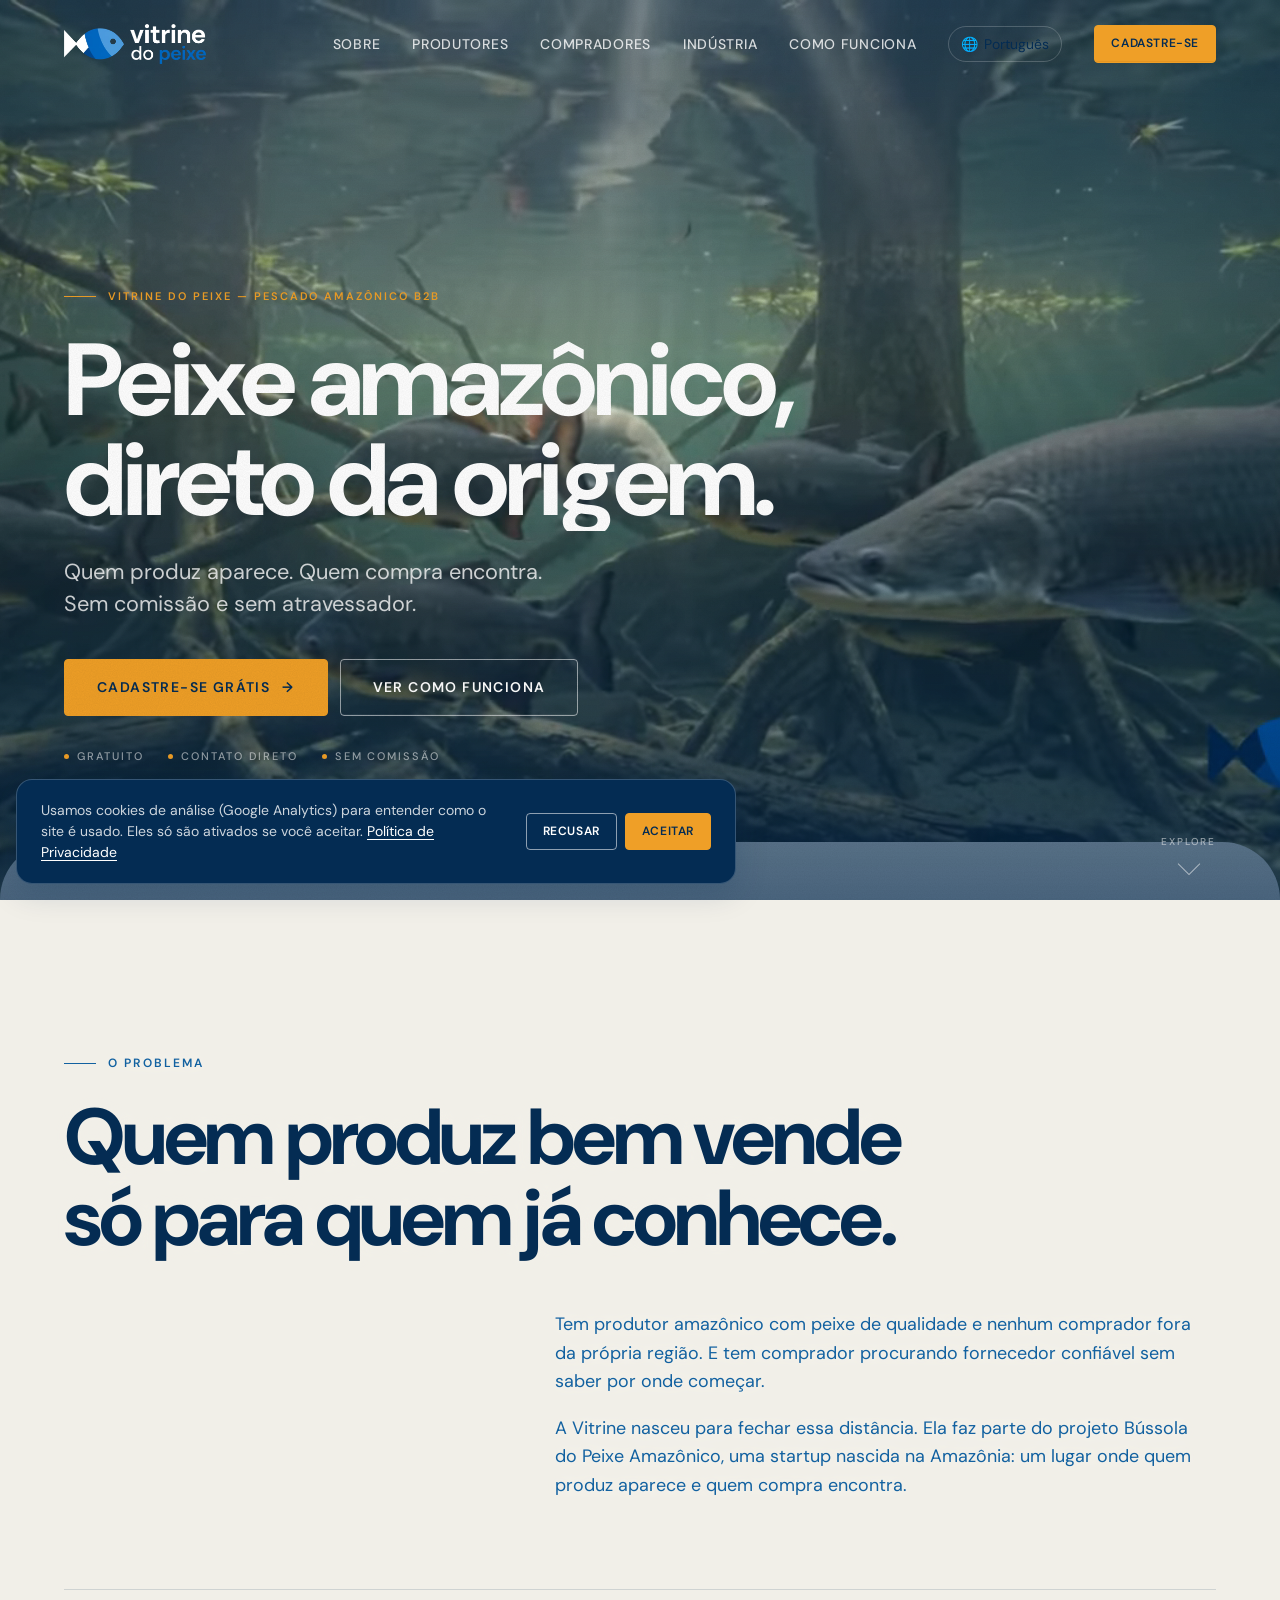
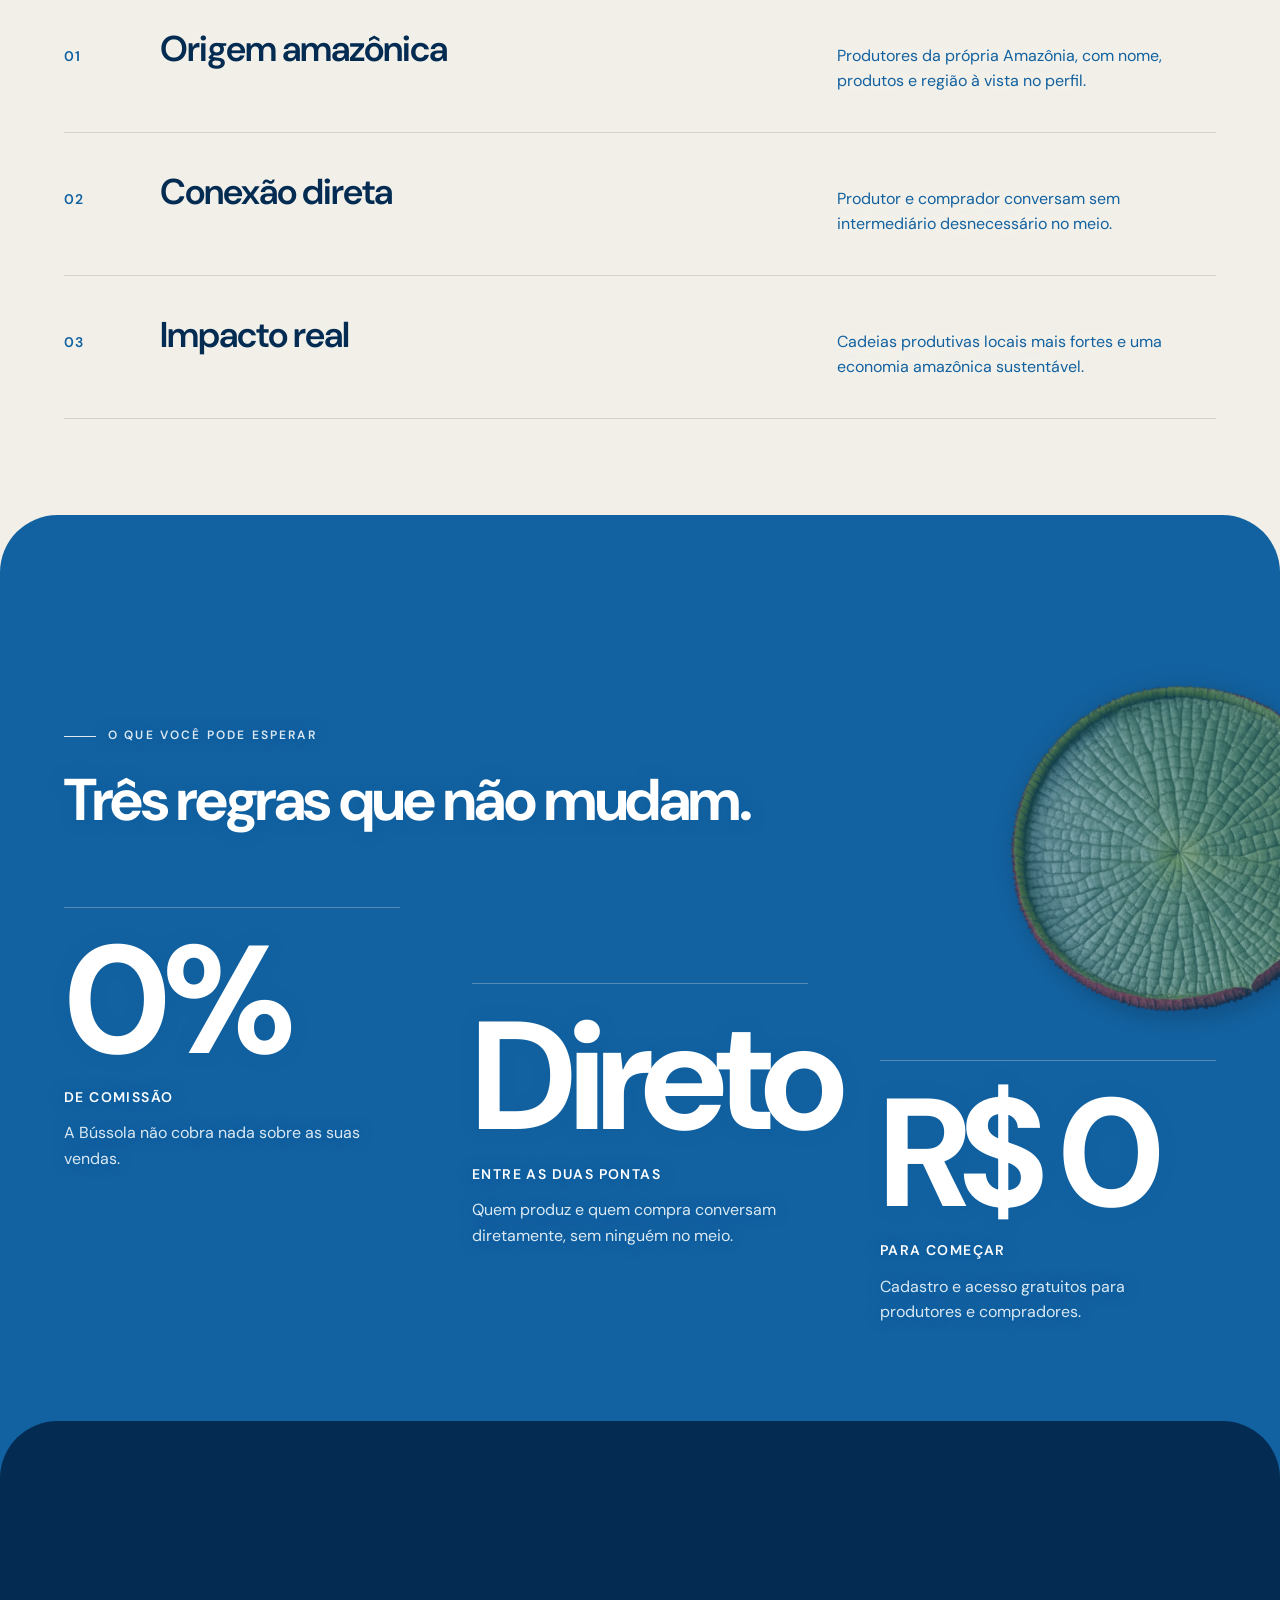
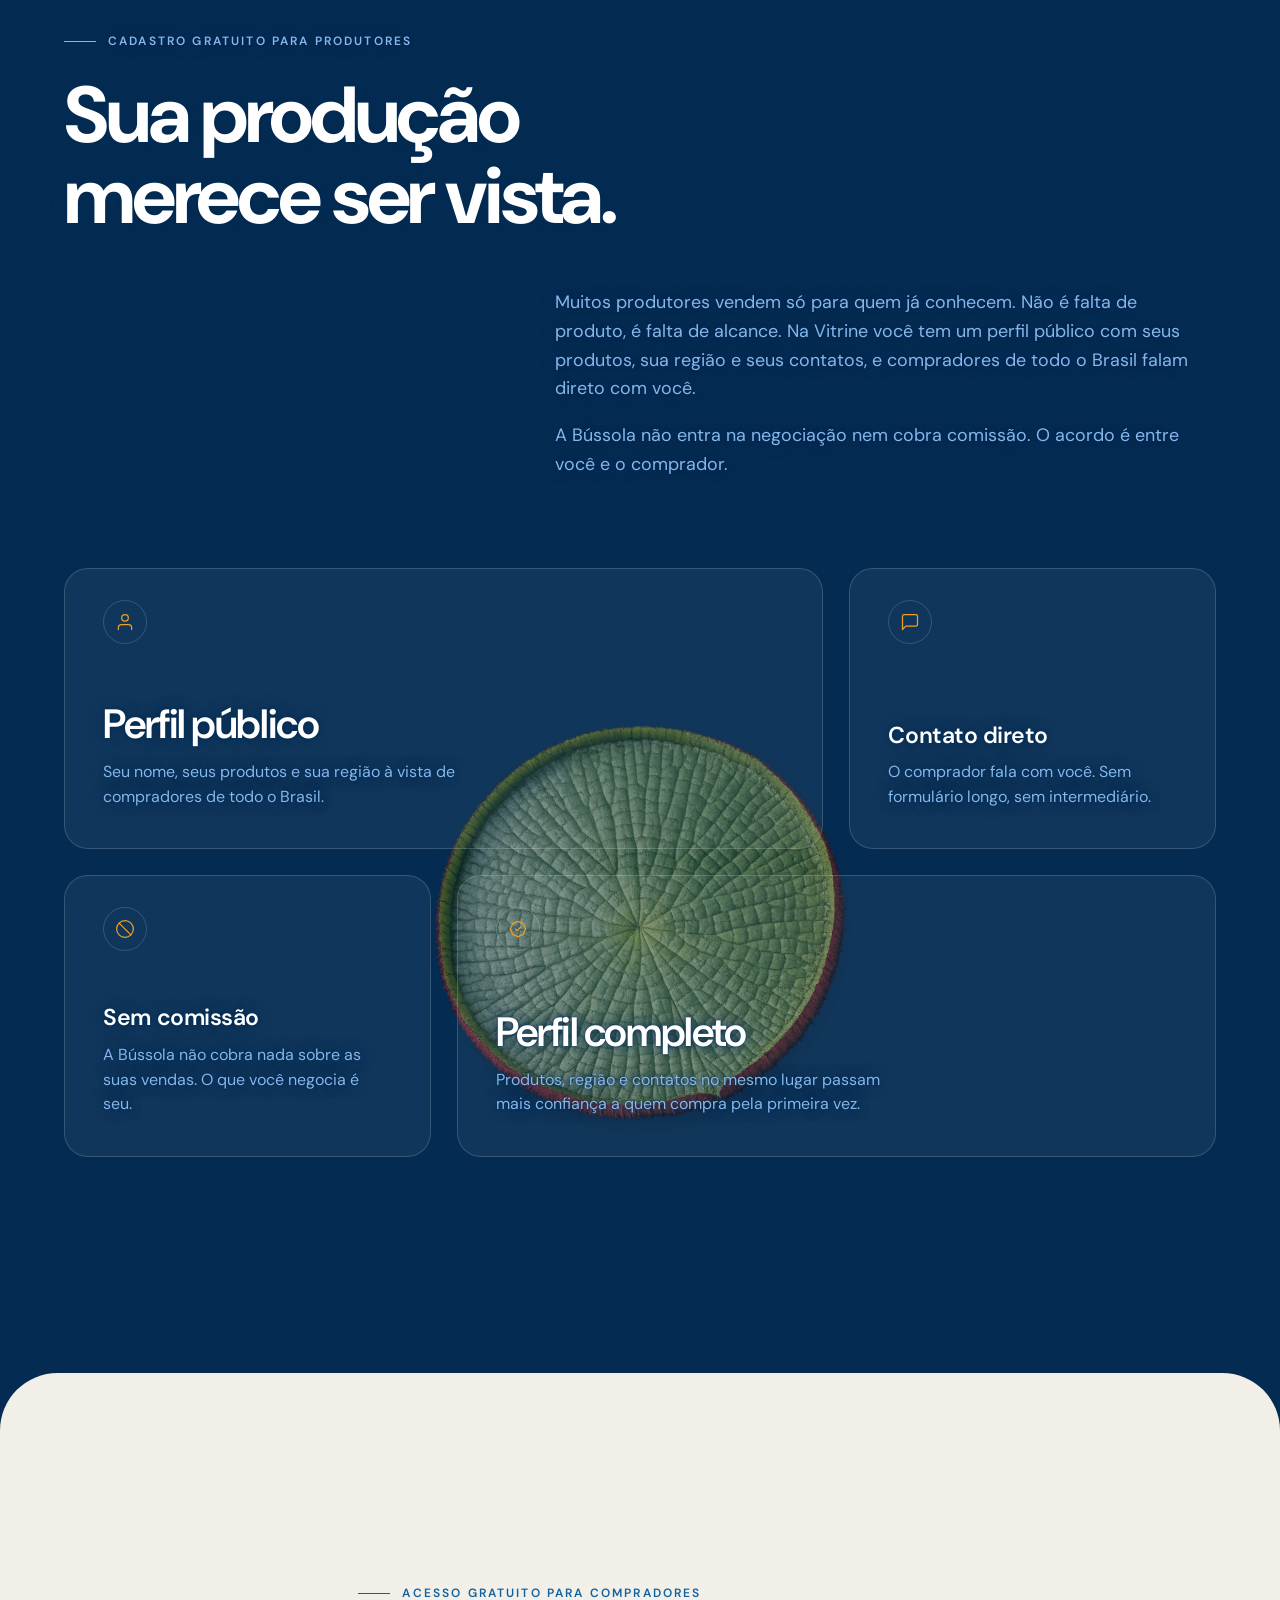
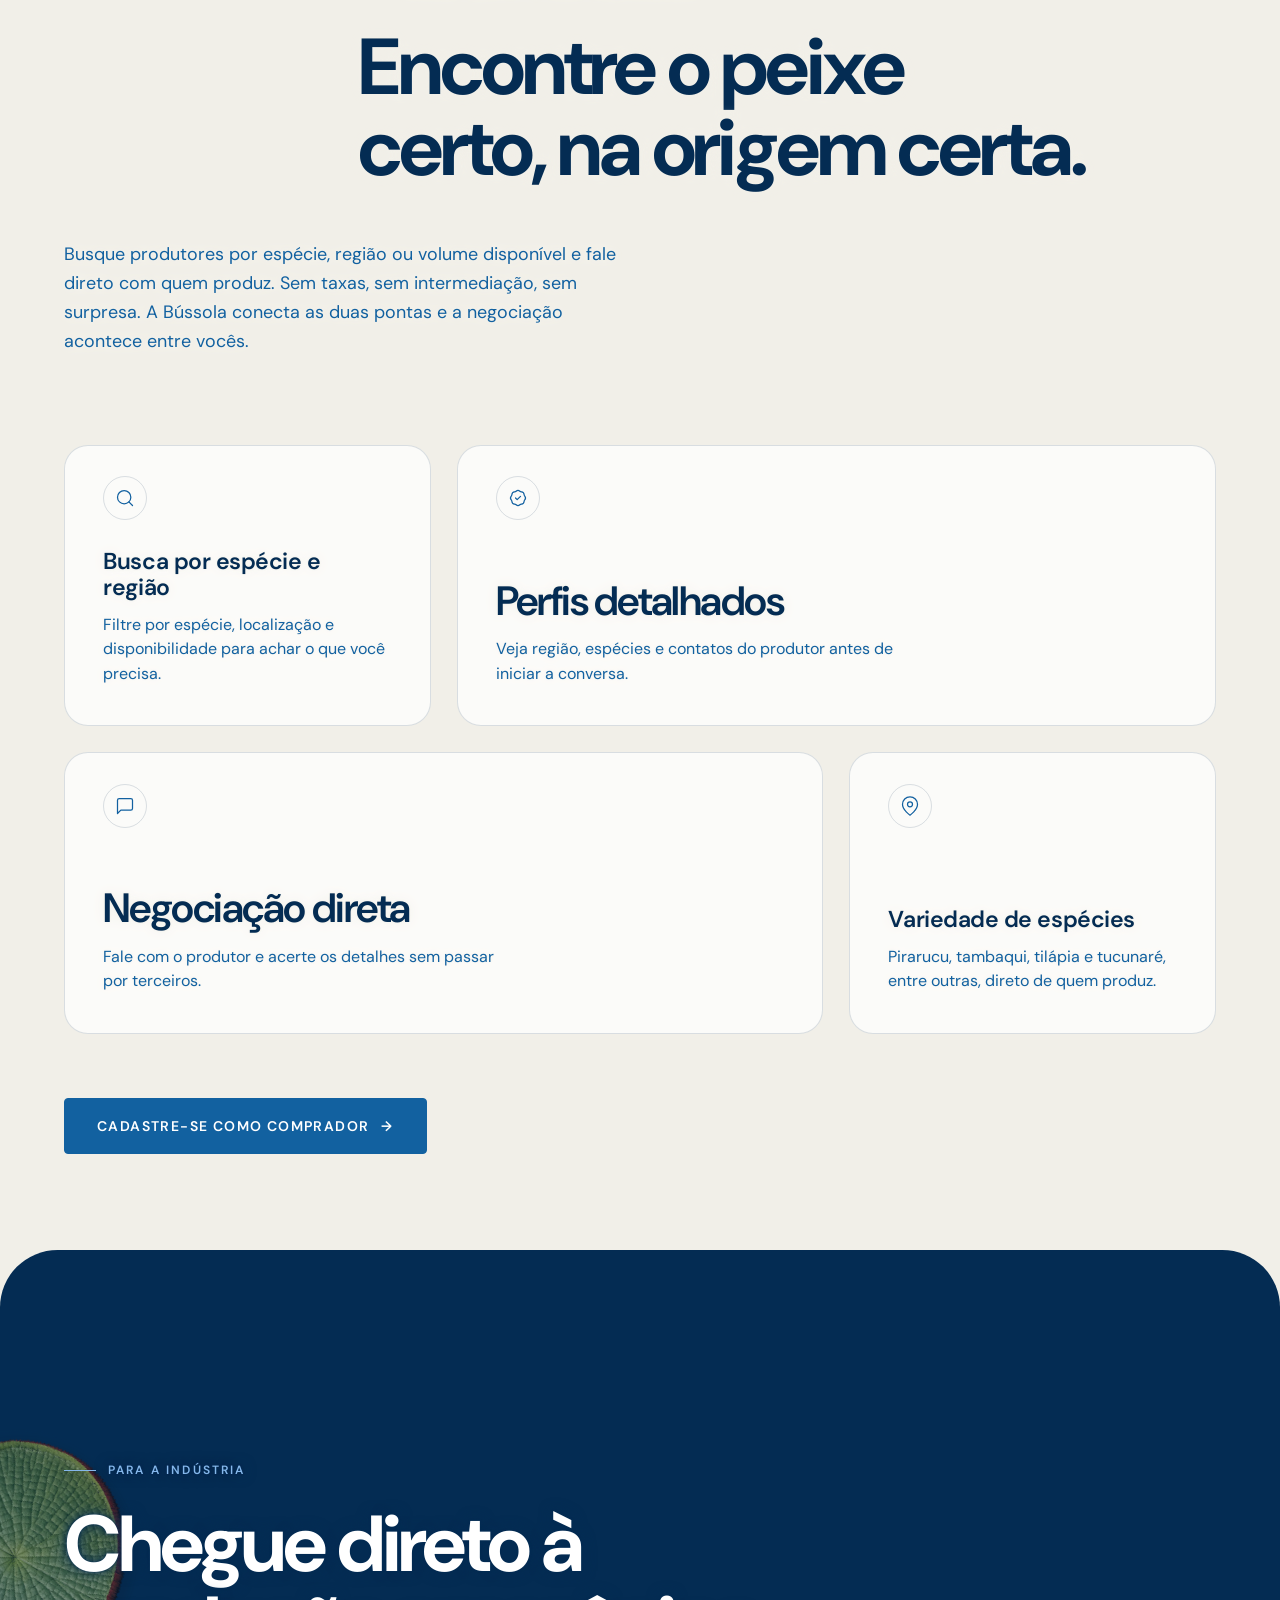
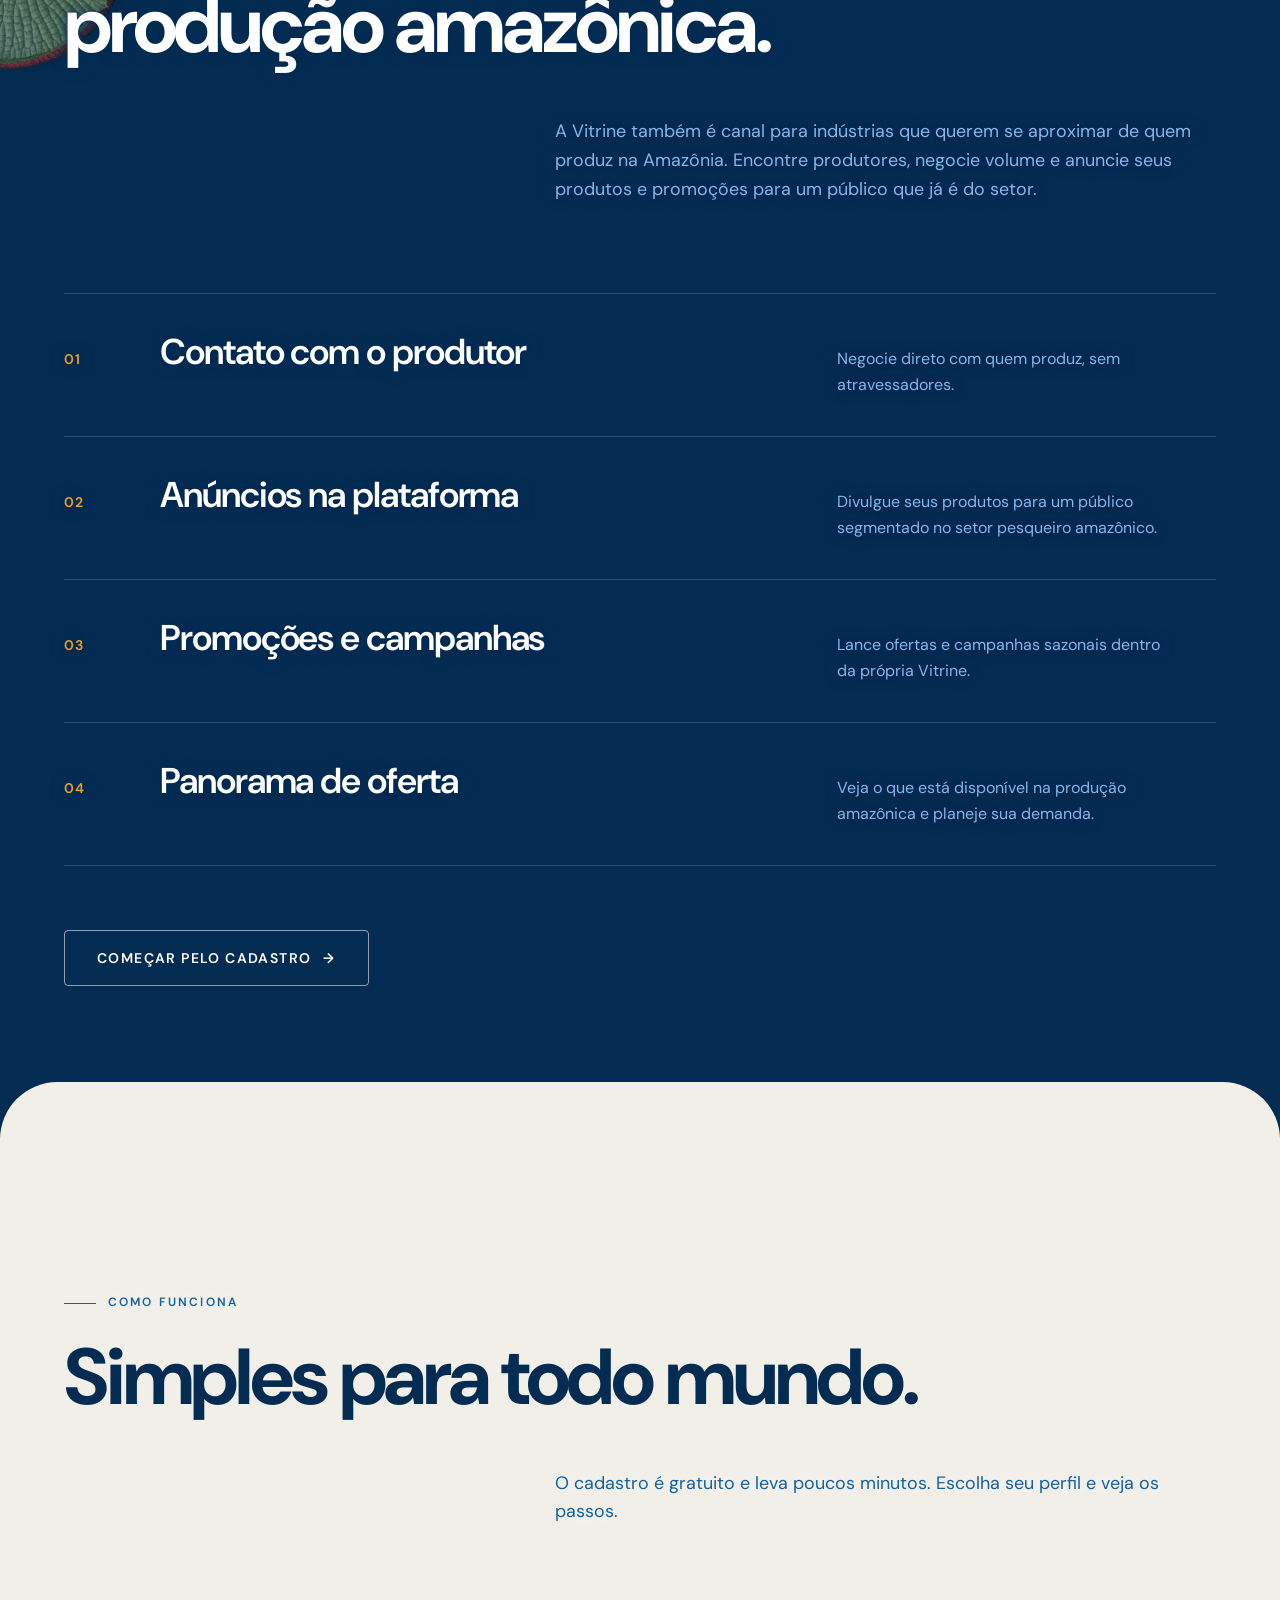
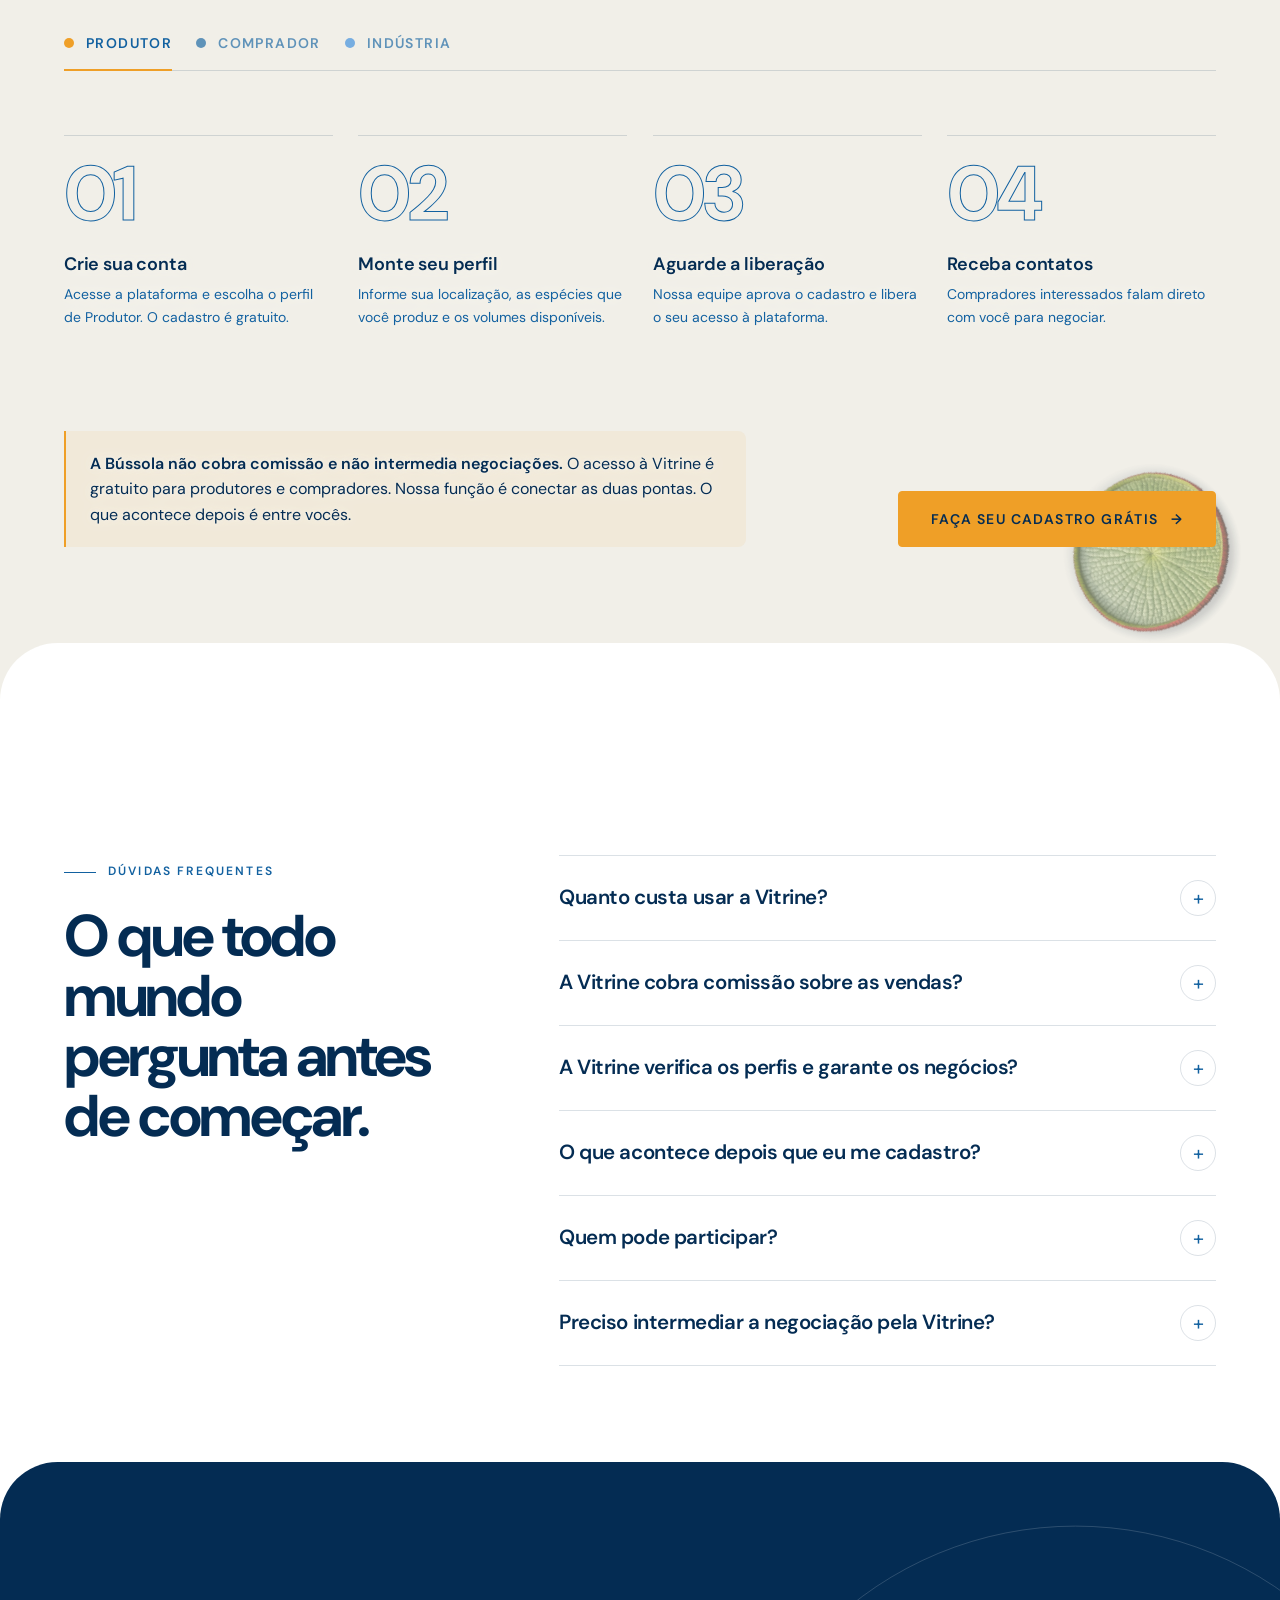
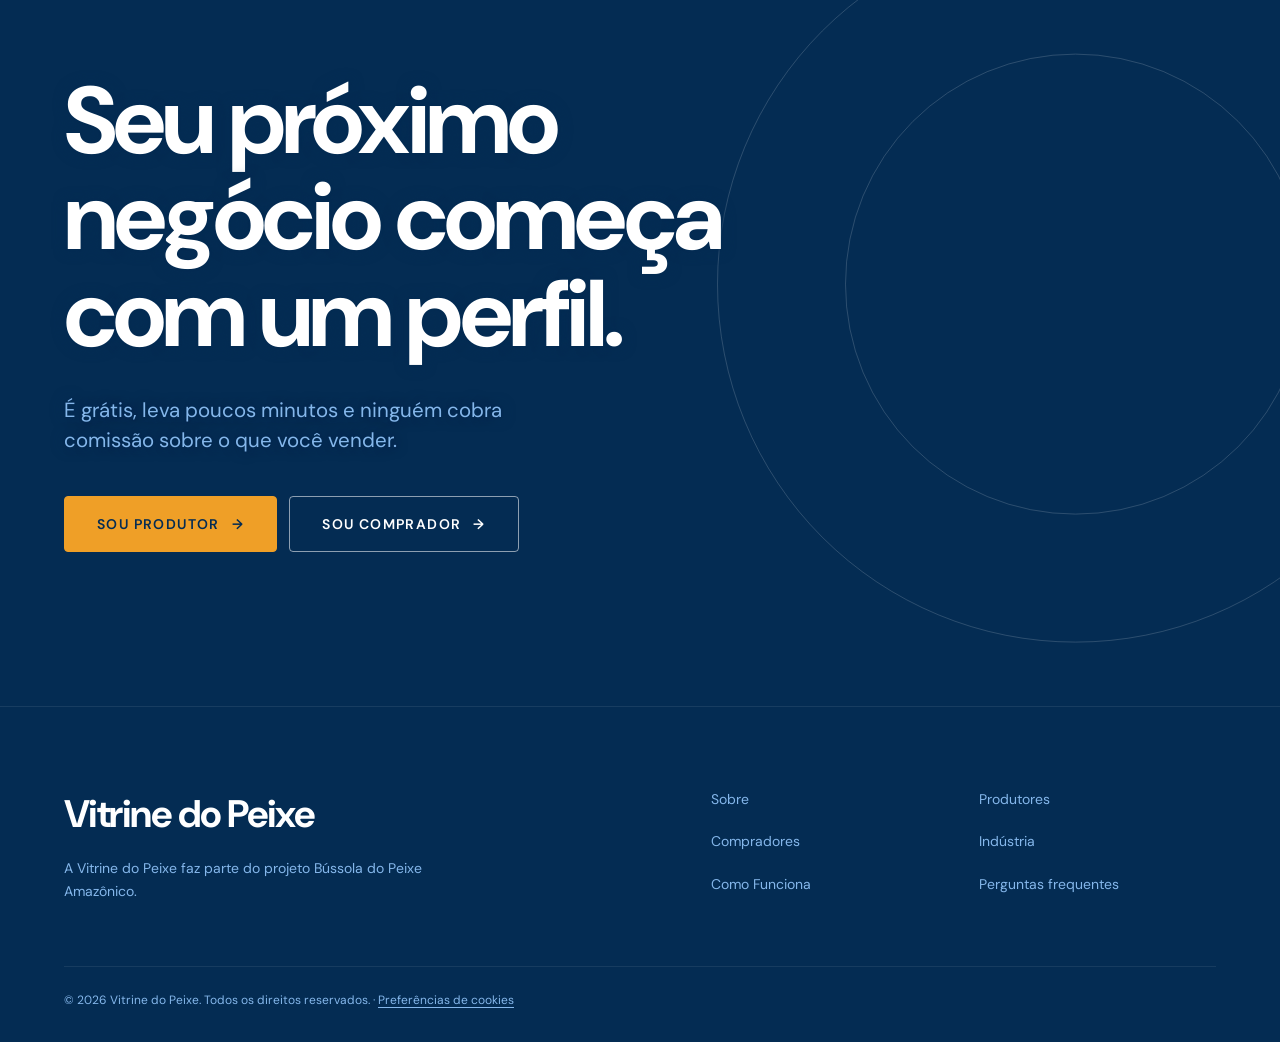
==== commit d584d55c: "Remove promessas de verificacao, adiciona consentimento LGPD, dominio vitrinedopeixe.com.br e especi" ====
--- a/index.html
+++ b/index.html
@@ -9,6 +9,15 @@
   <script>
     window.dataLayer = window.dataLayer || [];
     function gtag(){dataLayer.push(arguments);}
+    /* LGPD / Consent Mode v2: coleta negada por padrão; o banner libera após o aceite */
+    gtag('consent', 'default', {
+      ad_storage: 'denied', ad_user_data: 'denied', ad_personalization: 'denied', analytics_storage: 'denied'
+    });
+    try {
+      if (localStorage.getItem('vdp-consent') === 'granted') {
+        gtag('consent', 'update', { analytics_storage: 'granted' });
+      }
+    } catch (e) {}
     gtag('js', new Date());
 
     gtag('config', 'G-D315FG7B39');
@@ -22,30 +31,30 @@
   </script>
 
   <title>Vitrine do Peixe — Peixe amazônico direto do produtor</title>
-  <meta name="description" content="Plataforma B2B gratuita que conecta produtores e compradores de peixe amazônico, como o pirarucu. Perfis verificados, contato direto e zero comissão." />
+  <meta name="description" content="Plataforma B2B gratuita que conecta produtores e compradores de peixe amazônico: pirarucu, tambaqui, tilápia e tucunaré. Contato direto e zero comissão." />
   <meta name="theme-color" content="#042C53" />
 
-  <link rel="canonical" href="https://claudio-dev-b.github.io/site-vitrine-do-peixe/" />
-  <link rel="alternate" hreflang="pt-BR" href="https://claudio-dev-b.github.io/site-vitrine-do-peixe/" />
-  <link rel="alternate" hreflang="en" href="https://claudio-dev-b.github.io/site-vitrine-do-peixe/en/" />
-  <link rel="alternate" hreflang="es" href="https://claudio-dev-b.github.io/site-vitrine-do-peixe/es/" />
-  <link rel="alternate" hreflang="zh-Hans" href="https://claudio-dev-b.github.io/site-vitrine-do-peixe/zh/" />
-  <link rel="alternate" hreflang="x-default" href="https://claudio-dev-b.github.io/site-vitrine-do-peixe/" />
+  <link rel="canonical" href="https://vitrinedopeixe.com.br/" />
+  <link rel="alternate" hreflang="pt-BR" href="https://vitrinedopeixe.com.br/" />
+  <link rel="alternate" hreflang="en" href="https://vitrinedopeixe.com.br/en/" />
+  <link rel="alternate" hreflang="es" href="https://vitrinedopeixe.com.br/es/" />
+  <link rel="alternate" hreflang="zh-Hans" href="https://vitrinedopeixe.com.br/zh/" />
+  <link rel="alternate" hreflang="x-default" href="https://vitrinedopeixe.com.br/" />
 
   <!-- Open Graph / Twitter -->
   <meta property="og:type" content="website" />
   <meta property="og:site_name" content="Vitrine do Peixe" />
   <meta property="og:title" content="Vitrine do Peixe — Peixe amazônico direto do produtor" />
-  <meta property="og:description" content="Plataforma B2B gratuita que conecta produtores e compradores de peixe amazônico, como o pirarucu. Perfis verificados, contato direto e zero comissão." />
-  <meta property="og:url" content="https://claudio-dev-b.github.io/site-vitrine-do-peixe/" />
+  <meta property="og:description" content="Plataforma B2B gratuita que conecta produtores e compradores de peixe amazônico: pirarucu, tambaqui, tilápia e tucunaré. Contato direto e zero comissão." />
+  <meta property="og:url" content="https://vitrinedopeixe.com.br/" />
   <meta property="og:locale" content="pt_BR" />
-  <meta property="og:image" content="https://claudio-dev-b.github.io/site-vitrine-do-peixe/assets/logo.png" />
+  <meta property="og:image" content="https://vitrinedopeixe.com.br/assets/logo.png" />
   <meta property="og:image:width" content="1721" />
   <meta property="og:image:height" content="914" />
   <meta name="twitter:card" content="summary_large_image" />
   <meta name="twitter:title" content="Vitrine do Peixe — Peixe amazônico direto do produtor" />
-  <meta name="twitter:description" content="Plataforma B2B gratuita que conecta produtores e compradores de peixe amazônico, como o pirarucu. Perfis verificados, contato direto e zero comissão." />
-  <meta name="twitter:image" content="https://claudio-dev-b.github.io/site-vitrine-do-peixe/assets/logo.png" />
+  <meta name="twitter:description" content="Plataforma B2B gratuita que conecta produtores e compradores de peixe amazônico: pirarucu, tambaqui, tilápia e tucunaré. Contato direto e zero comissão." />
+  <meta name="twitter:image" content="https://vitrinedopeixe.com.br/assets/logo.png" />
 
   <link rel="icon" type="image/png" href="assets/favicon-32x32.png" sizes="32x32" />
   <link rel="apple-touch-icon" href="assets/apple-touch-icon.png" />
@@ -56,44 +65,51 @@
   "@graph": [
     {
       "@type": "Organization",
-      "@id": "https://claudio-dev-b.github.io/site-vitrine-do-peixe/#organization",
+      "@id": "https://vitrinedopeixe.com.br/#organization",
       "name": "Vitrine do Peixe",
-      "url": "https://claudio-dev-b.github.io/site-vitrine-do-peixe/",
-      "logo": "https://claudio-dev-b.github.io/site-vitrine-do-peixe/assets/logo.png",
-      "description": "Plataforma B2B gratuita que conecta produtores e compradores de peixe amazônico, como o pirarucu. Perfis verificados, contato direto e zero comissão.",
+      "url": "https://vitrinedopeixe.com.br/",
+      "logo": "https://vitrinedopeixe.com.br/assets/logo.png",
+      "description": "Plataforma B2B gratuita que conecta produtores e compradores de peixe amazônico: pirarucu, tambaqui, tilápia e tucunaré. Contato direto e zero comissão.",
       "parentOrganization": {
         "@type": "Organization",
         "name": "Bússola do Peixe Amazônico"
       },
-      "areaServed": "BR"
+      "areaServed": "BR",
+      "knowsAbout": [
+        "Pirarucu",
+        "Tambaqui",
+        "Tilápia",
+        "Tucunaré",
+        "Pescado amazônico"
+      ]
     },
     {
       "@type": "WebSite",
-      "@id": "https://claudio-dev-b.github.io/site-vitrine-do-peixe/#website",
-      "url": "https://claudio-dev-b.github.io/site-vitrine-do-peixe/",
+      "@id": "https://vitrinedopeixe.com.br/#website",
+      "url": "https://vitrinedopeixe.com.br/",
       "name": "Vitrine do Peixe",
       "inLanguage": "pt-BR",
       "publisher": {
-        "@id": "https://claudio-dev-b.github.io/site-vitrine-do-peixe/#organization"
+        "@id": "https://vitrinedopeixe.com.br/#organization"
       }
     },
     {
       "@type": "WebPage",
-      "@id": "https://claudio-dev-b.github.io/site-vitrine-do-peixe/#webpage",
-      "url": "https://claudio-dev-b.github.io/site-vitrine-do-peixe/",
+      "@id": "https://vitrinedopeixe.com.br/#webpage",
+      "url": "https://vitrinedopeixe.com.br/",
       "name": "Vitrine do Peixe — Peixe amazônico direto do produtor",
-      "description": "Plataforma B2B gratuita que conecta produtores e compradores de peixe amazônico, como o pirarucu. Perfis verificados, contato direto e zero comissão.",
+      "description": "Plataforma B2B gratuita que conecta produtores e compradores de peixe amazônico: pirarucu, tambaqui, tilápia e tucunaré. Contato direto e zero comissão.",
       "inLanguage": "pt-BR",
       "isPartOf": {
-        "@id": "https://claudio-dev-b.github.io/site-vitrine-do-peixe/#website"
+        "@id": "https://vitrinedopeixe.com.br/#website"
       },
       "about": {
-        "@id": "https://claudio-dev-b.github.io/site-vitrine-do-peixe/#organization"
+        "@id": "https://vitrinedopeixe.com.br/#organization"
       }
     },
     {
       "@type": "FAQPage",
-      "@id": "https://claudio-dev-b.github.io/site-vitrine-do-peixe/#faq",
+      "@id": "https://vitrinedopeixe.com.br/#faq",
       "inLanguage": "pt-BR",
       "mainEntity": [
         {
@@ -114,10 +130,10 @@
         },
         {
           "@type": "Question",
-          "name": "Como sei que os produtores são confiáveis?",
+          "name": "A Vitrine verifica os perfis e garante os negócios?",
           "acceptedAnswer": {
             "@type": "Answer",
-            "text": "Todo perfil passa por verificação da nossa equipe antes de aparecer na plataforma. Depois do primeiro contato, a conversa e o acordo são entre vocês."
+            "text": "Não. A Vitrine conecta produtor e comprador, mas não verifica perfis nem garante negociações. Combine tudo diretamente e confirme as informações da outra parte antes de fechar negócio."
           }
         },
         {
@@ -133,7 +149,7 @@
           "name": "Quem pode participar?",
           "acceptedAnswer": {
             "@type": "Answer",
-            "text": "Produtores e piscicultores, compradores e indústrias que atuam com pescado amazônico."
+            "text": "Produtores e piscicultores, compradores e indústrias que trabalham com peixes como pirarucu, tambaqui, tilápia e tucunaré."
           }
         },
         {
@@ -511,7 +527,7 @@
 
         <ul class="hero-trust hero-in" style="--i:4">
           <li>Gratuito</li>
-          <li>Perfis verificados</li>
+          <li>Contato direto</li>
           <li>Sem comissão</li>
         </ul>
       </div>
@@ -541,8 +557,8 @@
         <ol class="rows" data-stagger>
           <li class="row scroll-reveal">
             <span class="row__num" aria-hidden="true">01</span>
-            <h3 class="row__title">Origem garantida</h3>
-            <p class="row__desc">Rastreabilidade e procedência direto da Amazônia, do rio ao seu negócio.</p>
+            <h3 class="row__title">Origem amazônica</h3>
+            <p class="row__desc">Produtores da própria Amazônia, com nome, produtos e região à vista no perfil.</p>
             <span class="row__arrow" aria-hidden="true">→</span>
           </li>
           <li class="row scroll-reveal">
@@ -582,9 +598,9 @@
             <p class="stat__desc">A Bússola não cobra nada sobre as suas vendas.</p>
           </li>
           <li class="stat scroll-reveal">
-            <strong class="stat__value">100%</strong>
-            <span class="stat__label">dos perfis verificados</span>
-            <p class="stat__desc">Cada perfil passa por verificação antes de aparecer na plataforma.</p>
+            <strong class="stat__value">Direto</strong>
+            <span class="stat__label">entre as duas pontas</span>
+            <p class="stat__desc">Quem produz e quem compra conversam diretamente, sem ninguém no meio.</p>
           </li>
           <li class="stat scroll-reveal">
             <strong class="stat__value">R$ 0</strong>
@@ -641,8 +657,8 @@
             <span class="bento__icon" aria-hidden="true">
               <svg viewBox="0 0 24 24" fill="none" stroke="currentColor" stroke-width="1.5" stroke-linecap="round" stroke-linejoin="round"><path d="M9 12l2 2 4-4"/><path d="M7.835 4.697a3.42 3.42 0 001.946-.806 3.42 3.42 0 014.438 0 3.42 3.42 0 001.946.806 3.42 3.42 0 013.138 3.138 3.42 3.42 0 00.806 1.946 3.42 3.42 0 010 4.438 3.42 3.42 0 00-.806 1.946 3.42 3.42 0 01-3.138 3.138 3.42 3.42 0 00-1.946.806 3.42 3.42 0 01-4.438 0 3.42 3.42 0 00-1.946-.806 3.42 3.42 0 01-3.138-3.138 3.42 3.42 0 00-.806-1.946 3.42 3.42 0 010-4.438 3.42 3.42 0 00.806-1.946 3.42 3.42 0 013.138-3.138z"/></svg>
             </span>
-            <h3>Credibilidade</h3>
-            <p>Um perfil verificado passa mais confiança a quem compra pela primeira vez.</p>
+            <h3>Perfil completo</h3>
+            <p>Produtos, região e contatos no mesmo lugar passam mais confiança a quem compra pela primeira vez.</p>
           </article>
         </div>
 
@@ -674,15 +690,15 @@
               <svg viewBox="0 0 24 24" fill="none" stroke="currentColor" stroke-width="1.5" stroke-linecap="round" stroke-linejoin="round"><circle cx="11" cy="11" r="8"/><line x1="21" y1="21" x2="16.65" y2="16.65"/></svg>
             </span>
             <h3>Busca por espécie e região</h3>
-            <p>Filtre por tipo de peixe, localização e disponibilidade para achar o que você precisa.</p>
+            <p>Filtre por espécie, localização e disponibilidade para achar o que você precisa.</p>
           </article>
 
           <article class="bento__item bento__item--wide scroll-reveal">
             <span class="bento__icon" aria-hidden="true">
               <svg viewBox="0 0 24 24" fill="none" stroke="currentColor" stroke-width="1.5" stroke-linecap="round" stroke-linejoin="round"><path d="M9 12l2 2 4-4"/><path d="M7.835 4.697a3.42 3.42 0 001.946-.806 3.42 3.42 0 014.438 0 3.42 3.42 0 001.946.806 3.42 3.42 0 013.138 3.138 3.42 3.42 0 00.806 1.946 3.42 3.42 0 010 4.438 3.42 3.42 0 00-.806 1.946 3.42 3.42 0 01-3.138 3.138 3.42 3.42 0 00-1.946.806 3.42 3.42 0 01-4.438 0 3.42 3.42 0 00-1.946-.806 3.42 3.42 0 01-3.138-3.138 3.42 3.42 0 00-.806-1.946 3.42 3.42 0 010-4.438 3.42 3.42 0 00.806-1.946 3.42 3.42 0 013.138-3.138z"/></svg>
             </span>
-            <h3>Produtores verificados</h3>
-            <p>Todo perfil passa por verificação antes de aparecer na plataforma.</p>
+            <h3>Perfis detalhados</h3>
+            <p>Veja região, espécies e contatos do produtor antes de iniciar a conversa.</p>
           </article>
 
           <article class="bento__item bento__item--wide scroll-reveal">
@@ -697,8 +713,8 @@
             <span class="bento__icon" aria-hidden="true">
               <svg viewBox="0 0 24 24" fill="none" stroke="currentColor" stroke-width="1.5" stroke-linecap="round" stroke-linejoin="round"><path d="M21 10c0 7-9 13-9 13s-9-6-9-13a9 9 0 0118 0z"/><circle cx="12" cy="10" r="3"/></svg>
             </span>
-            <h3>Espécies amazônicas</h3>
-            <p>Acesse espécies nativas, como o pirarucu, que raramente chegam pelos canais convencionais.</p>
+            <h3>Variedade de espécies</h3>
+            <p>Pirarucu, tambaqui, tilápia e tucunaré, entre outras, direto de quem produz.</p>
           </article>
         </div>
 
@@ -791,7 +807,7 @@
             <ol class="steps" aria-label="Passos para o Produtor">
               <li class="step"><span class="step__n" aria-hidden="true">01</span><h3 class="step__title">Crie sua conta</h3><p class="step__text">Acesse a plataforma e escolha o perfil de Produtor. O cadastro é gratuito.</p></li>
               <li class="step"><span class="step__n" aria-hidden="true">02</span><h3 class="step__title">Monte seu perfil</h3><p class="step__text">Informe sua localização, as espécies que você produz e os volumes disponíveis.</p></li>
-              <li class="step"><span class="step__n" aria-hidden="true">03</span><h3 class="step__title">Aguarde a verificação</h3><p class="step__text">Nossa equipe valida seu perfil antes de ele aparecer para os compradores.</p></li>
+              <li class="step"><span class="step__n" aria-hidden="true">03</span><h3 class="step__title">Aguarde a liberação</h3><p class="step__text">Nossa equipe aprova o cadastro e libera o seu acesso à plataforma.</p></li>
               <li class="step"><span class="step__n" aria-hidden="true">04</span><h3 class="step__title">Receba contatos</h3><p class="step__text">Compradores interessados falam direto com você para negociar.</p></li>
             </ol>
           </div>
@@ -847,8 +863,8 @@
               <p>Não. A Bússola não entra na negociação nem cobra comissão. Preço, volume e logística são combinados entre você e a outra parte.</p>
             </details>
             <details class="faq__item" name="faq">
-              <summary><span>Como sei que os produtores são confiáveis?</span></summary>
-              <p>Todo perfil passa por verificação da nossa equipe antes de aparecer na plataforma. Depois do primeiro contato, a conversa e o acordo são entre vocês.</p>
+              <summary><span>A Vitrine verifica os perfis e garante os negócios?</span></summary>
+              <p>Não. A Vitrine conecta produtor e comprador, mas não verifica perfis nem garante negociações. Combine tudo diretamente e confirme as informações da outra parte antes de fechar negócio.</p>
             </details>
             <details class="faq__item" name="faq">
               <summary><span>O que acontece depois que eu me cadastro?</span></summary>
@@ -856,7 +872,7 @@
             </details>
             <details class="faq__item" name="faq">
               <summary><span>Quem pode participar?</span></summary>
-              <p>Produtores e piscicultores, compradores e indústrias que atuam com pescado amazônico.</p>
+              <p>Produtores e piscicultores, compradores e indústrias que trabalham com peixes como pirarucu, tambaqui, tilápia e tucunaré.</p>
             </details>
             <details class="faq__item" name="faq">
               <summary><span>Preciso intermediar a negociação pela Vitrine?</span></summary>
@@ -902,9 +918,21 @@
           <a href="#faq">Perguntas frequentes</a>
         </nav>
       </div>
-      <p class="footer__legal">© 2026 Vitrine do Peixe. Todos os direitos reservados.</p>
+      <p class="footer__legal">© 2026 Vitrine do Peixe. Todos os direitos reservados.
+        · <button type="button" class="footer__cookies" id="consent-reopen">Preferências de cookies</button>
+      </p>
     </div>
   </footer>
+
+  <div id="consent" class="consent" role="dialog" aria-live="polite" aria-label="Aviso de cookies" hidden>
+    <p class="consent__text">Usamos cookies de análise (Google Analytics) para entender como o site é usado. Eles só são ativados se você aceitar.
+      <a href="https://vitrine-do-peixe-piloto.web.app/privacidade.html" class="consent__link">Política de Privacidade</a>
+    </p>
+    <div class="consent__actions">
+      <button type="button" class="btn btn--outline btn--sm" data-consent="denied">Recusar</button>
+      <button type="button" class="btn btn--primary btn--sm" data-consent="granted">Aceitar</button>
+    </div>
+  </div>
 
   <script>
     (function () {
@@ -1239,6 +1267,23 @@
       }
 
       /* ==================================================
+         CONSENTIMENTO (LGPD) — banner + Consent Mode do GA4
+      ================================================== */
+      var banner = document.getElementById('consent');
+      function stored() { try { return localStorage.getItem('vdp-consent'); } catch (e) { return null; } }
+      function choose(value) {
+        try { localStorage.setItem('vdp-consent', value); } catch (e) {}
+        gtag('consent', 'update', { analytics_storage: value });
+        banner.hidden = true;
+      }
+      if (!stored()) banner.hidden = false;
+      banner.addEventListener('click', function (e) {
+        var b = e.target.closest('[data-consent]');
+        if (b) choose(b.getAttribute('data-consent'));
+      });
+      document.getElementById('consent-reopen').addEventListener('click', function () { banner.hidden = false; });
+
+      /* ==================================================
          ANALYTICS — clique em CTAs (GA4)
       ================================================== */
       document.addEventListener('click', function (e) {
--- a/css/sections.css
+++ b/css/sections.css
@@ -499,6 +499,35 @@
   font-size: var(--text-xs);
 }
 
+
+/* ----------------------------------------------------------------
+   BANNER DE CONSENTIMENTO (LGPD)
+   ---------------------------------------------------------------- */
+.consent {
+  position: fixed;
+  z-index: var(--z-top);
+  left: var(--space-4);
+  right: var(--space-4);
+  bottom: var(--space-4);
+  max-width: 720px;
+  display: flex;
+  flex-wrap: wrap;
+  align-items: center;
+  gap: var(--space-4) var(--space-6);
+  padding: var(--space-5) var(--space-6);
+  background: var(--c-primary);
+  color: var(--c-white);
+  border: 1px solid var(--c-white-20);
+  border-radius: var(--radius-lg);
+  box-shadow: var(--shadow-lg);
+}
+.consent[hidden] { display: none; }
+.consent__text { flex: 1 1 320px; font-size: var(--text-sm); line-height: 1.5; color: var(--c-white-80); }
+.consent__link { color: var(--c-white); text-decoration: underline; text-underline-offset: 3px; }
+.consent__actions { display: flex; gap: var(--space-2); }
+
+.footer__cookies { font: inherit; color: inherit; text-decoration: underline; text-underline-offset: 3px; cursor: pointer; }
+.footer__cookies:hover { color: var(--c-white); }
 
 /* ================================================================
    NAV — Mobile hamburger
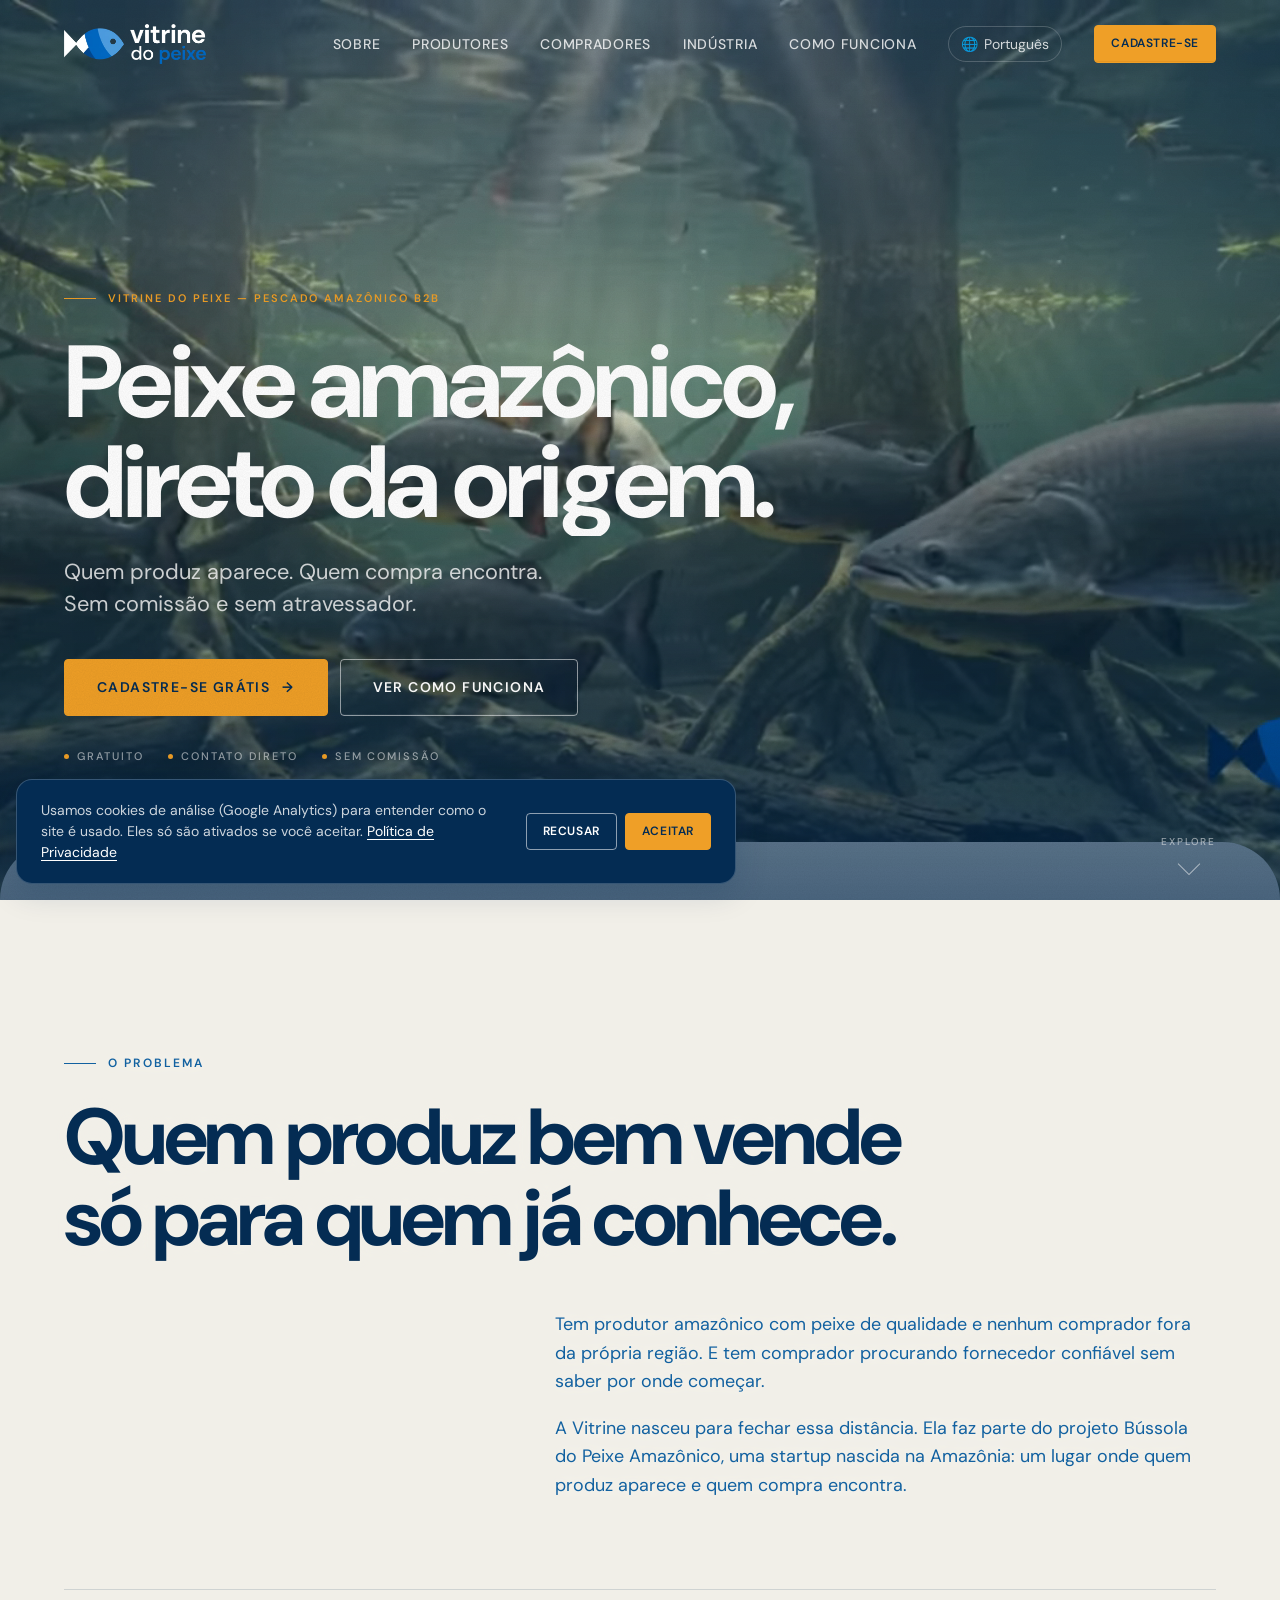
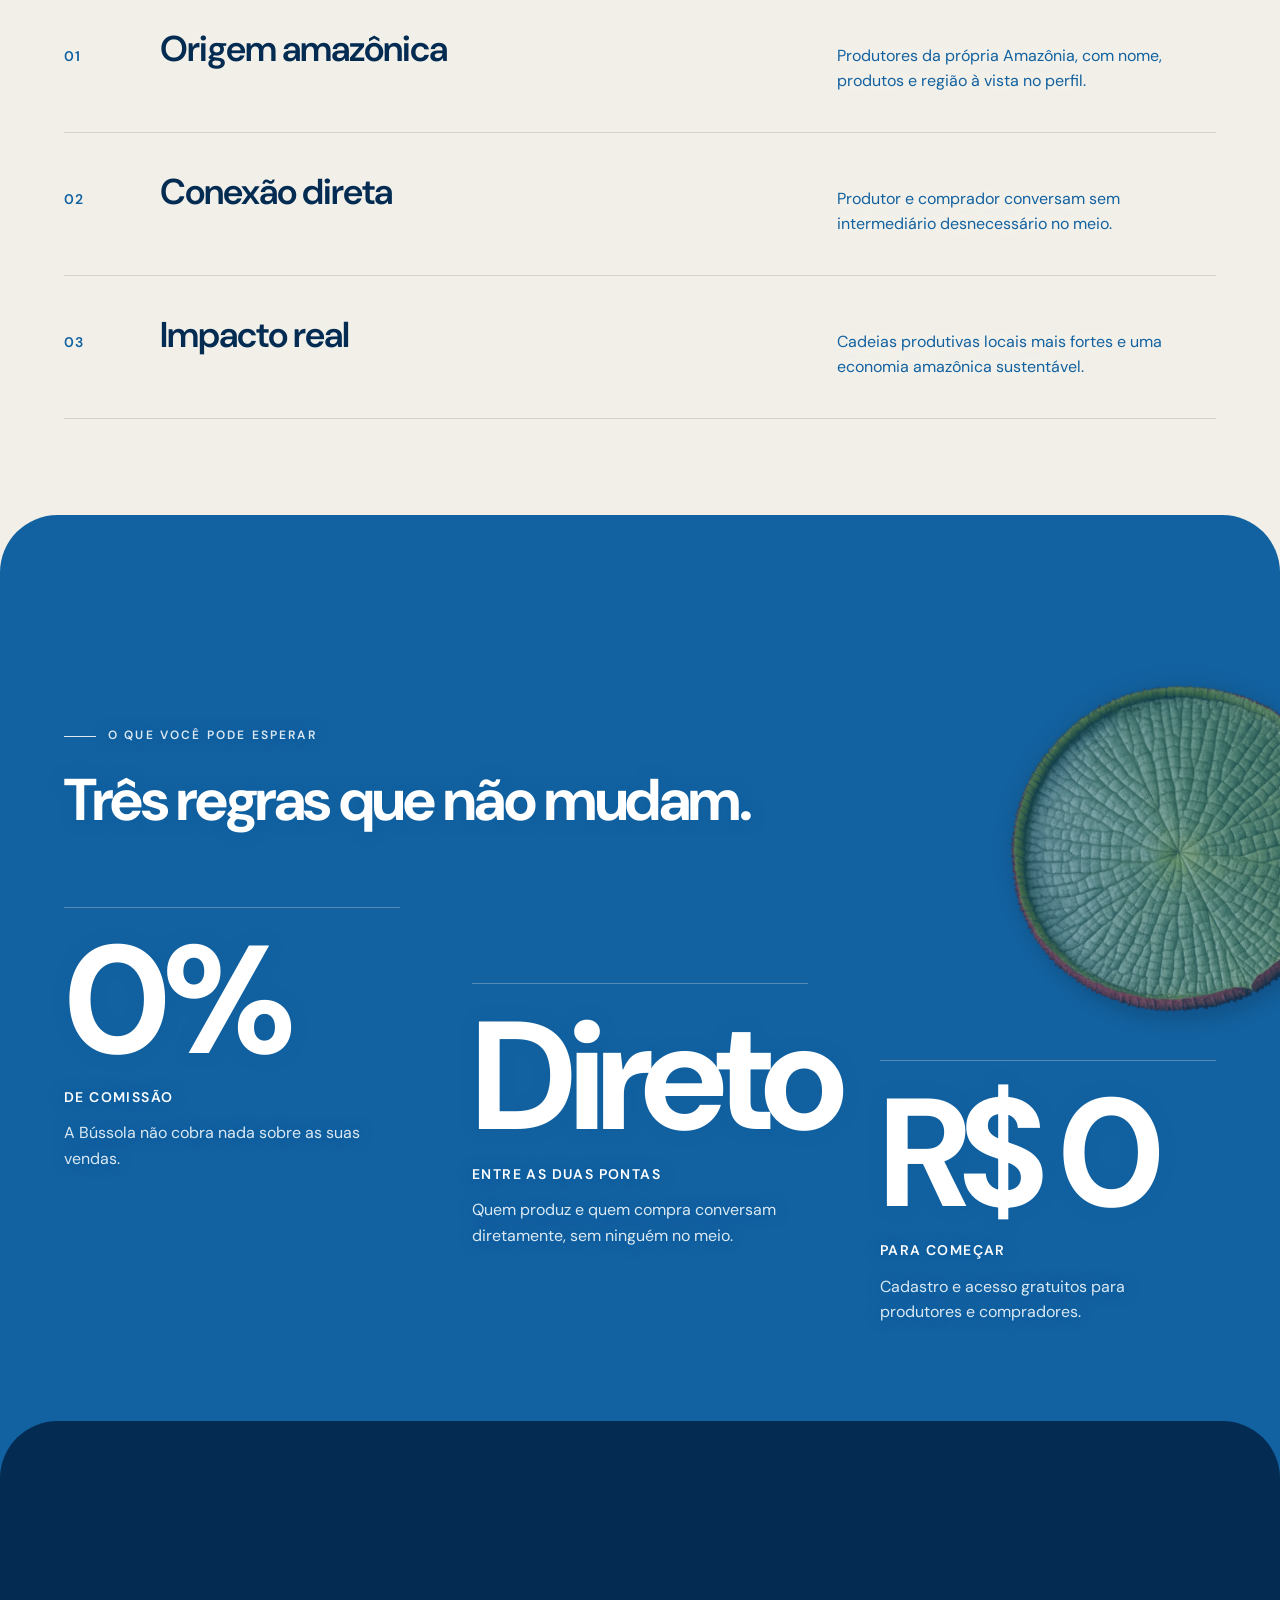
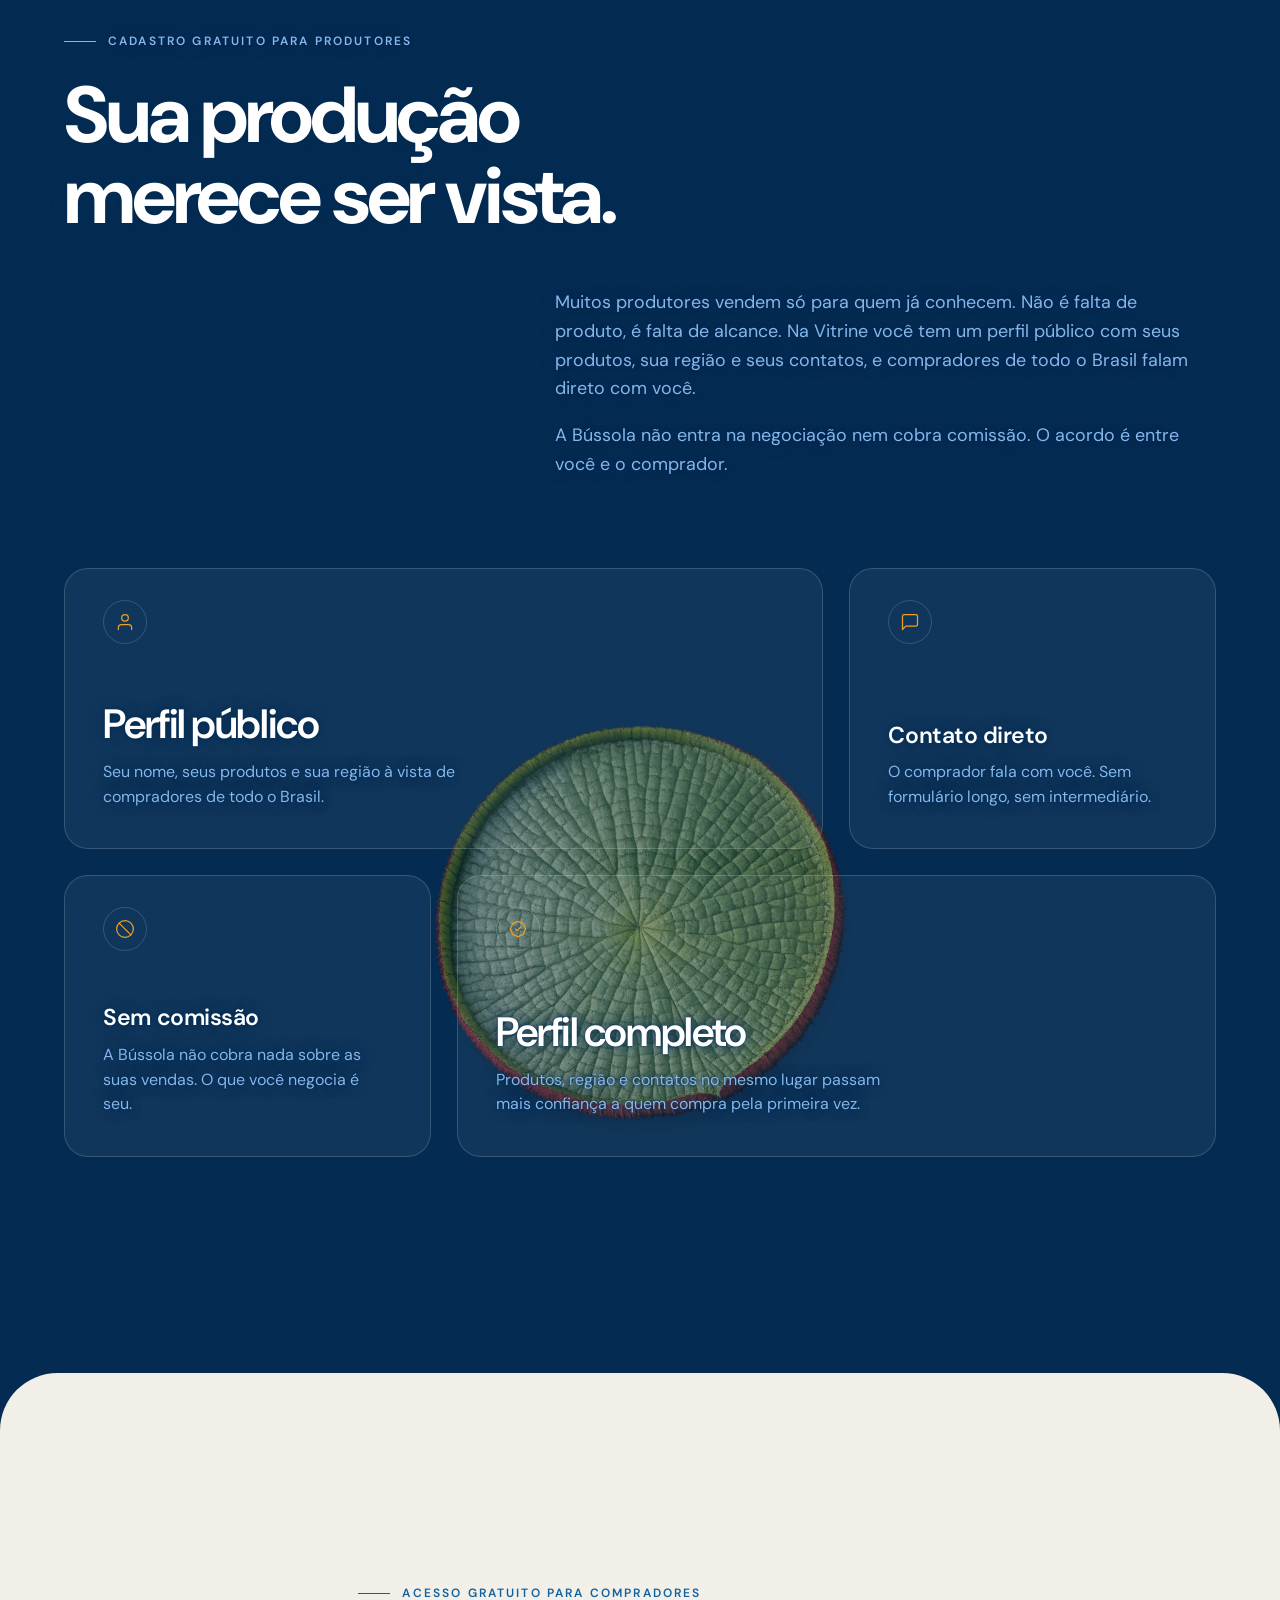
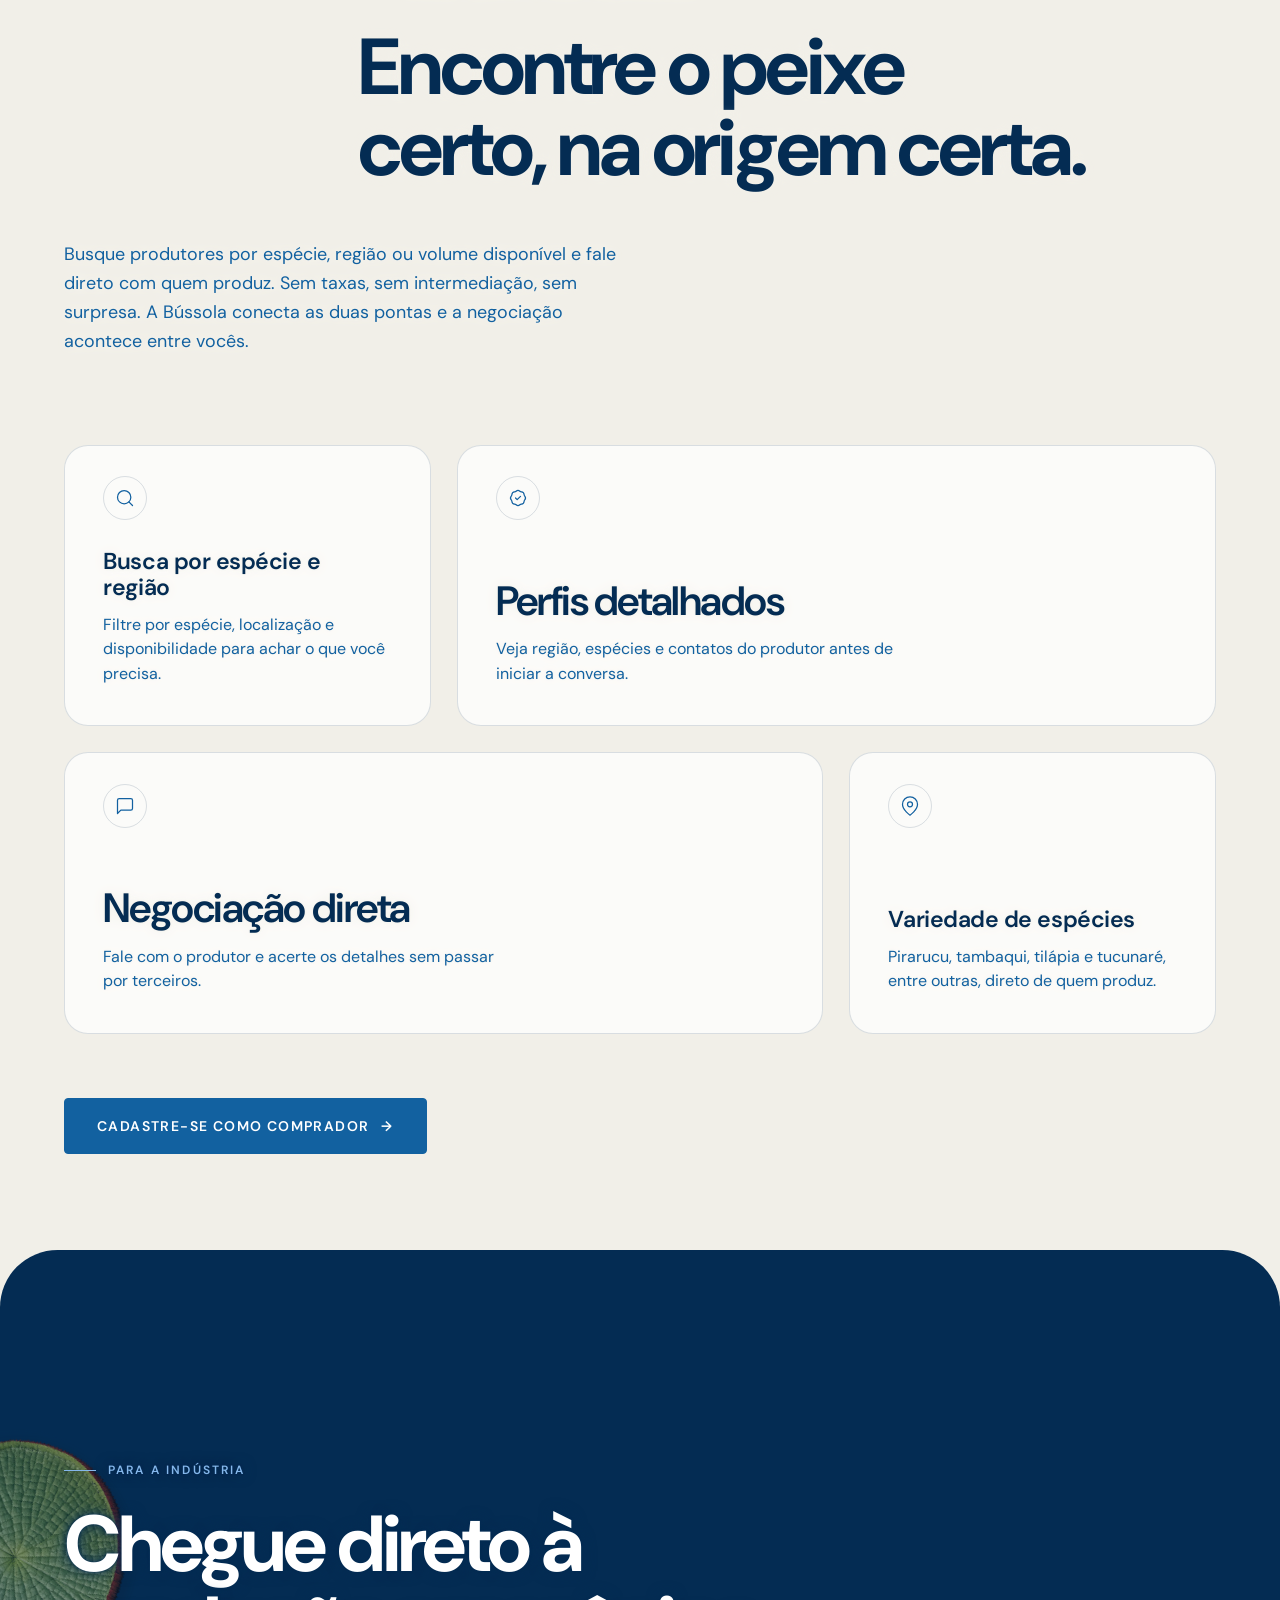
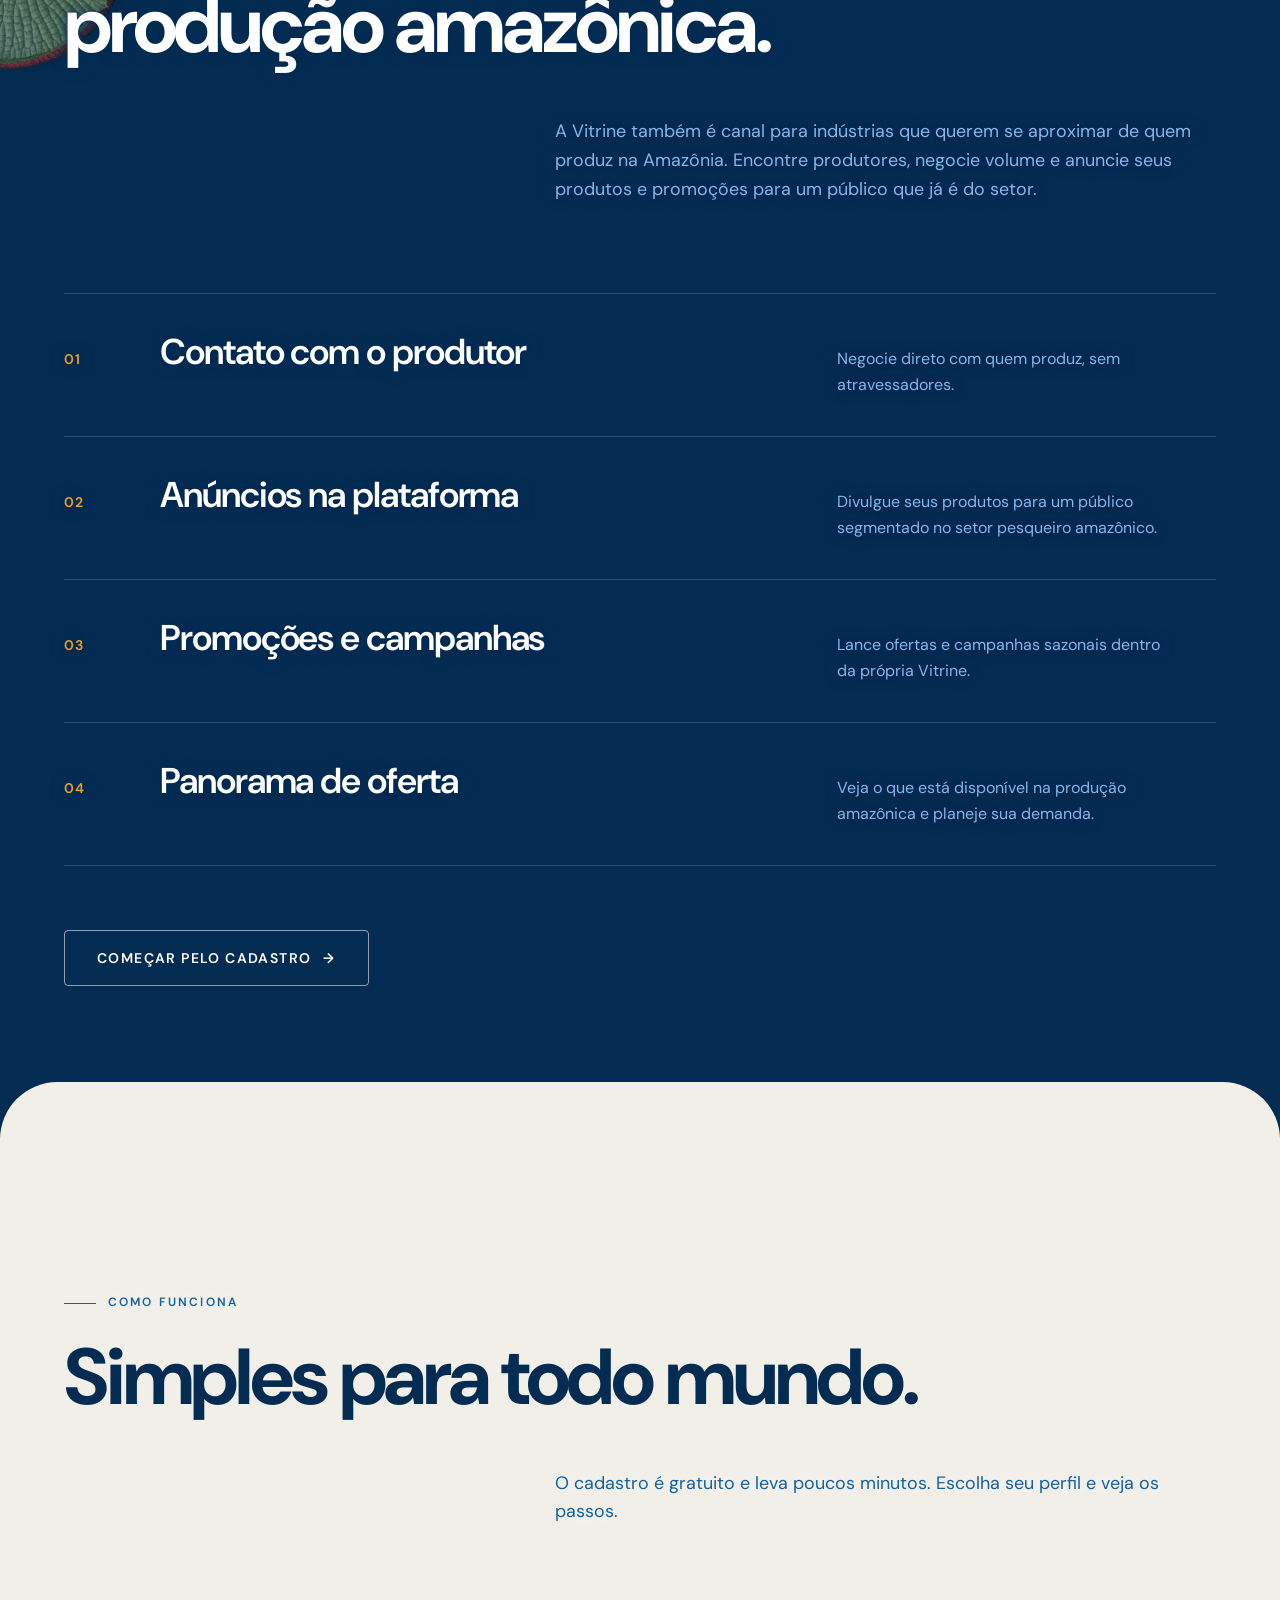
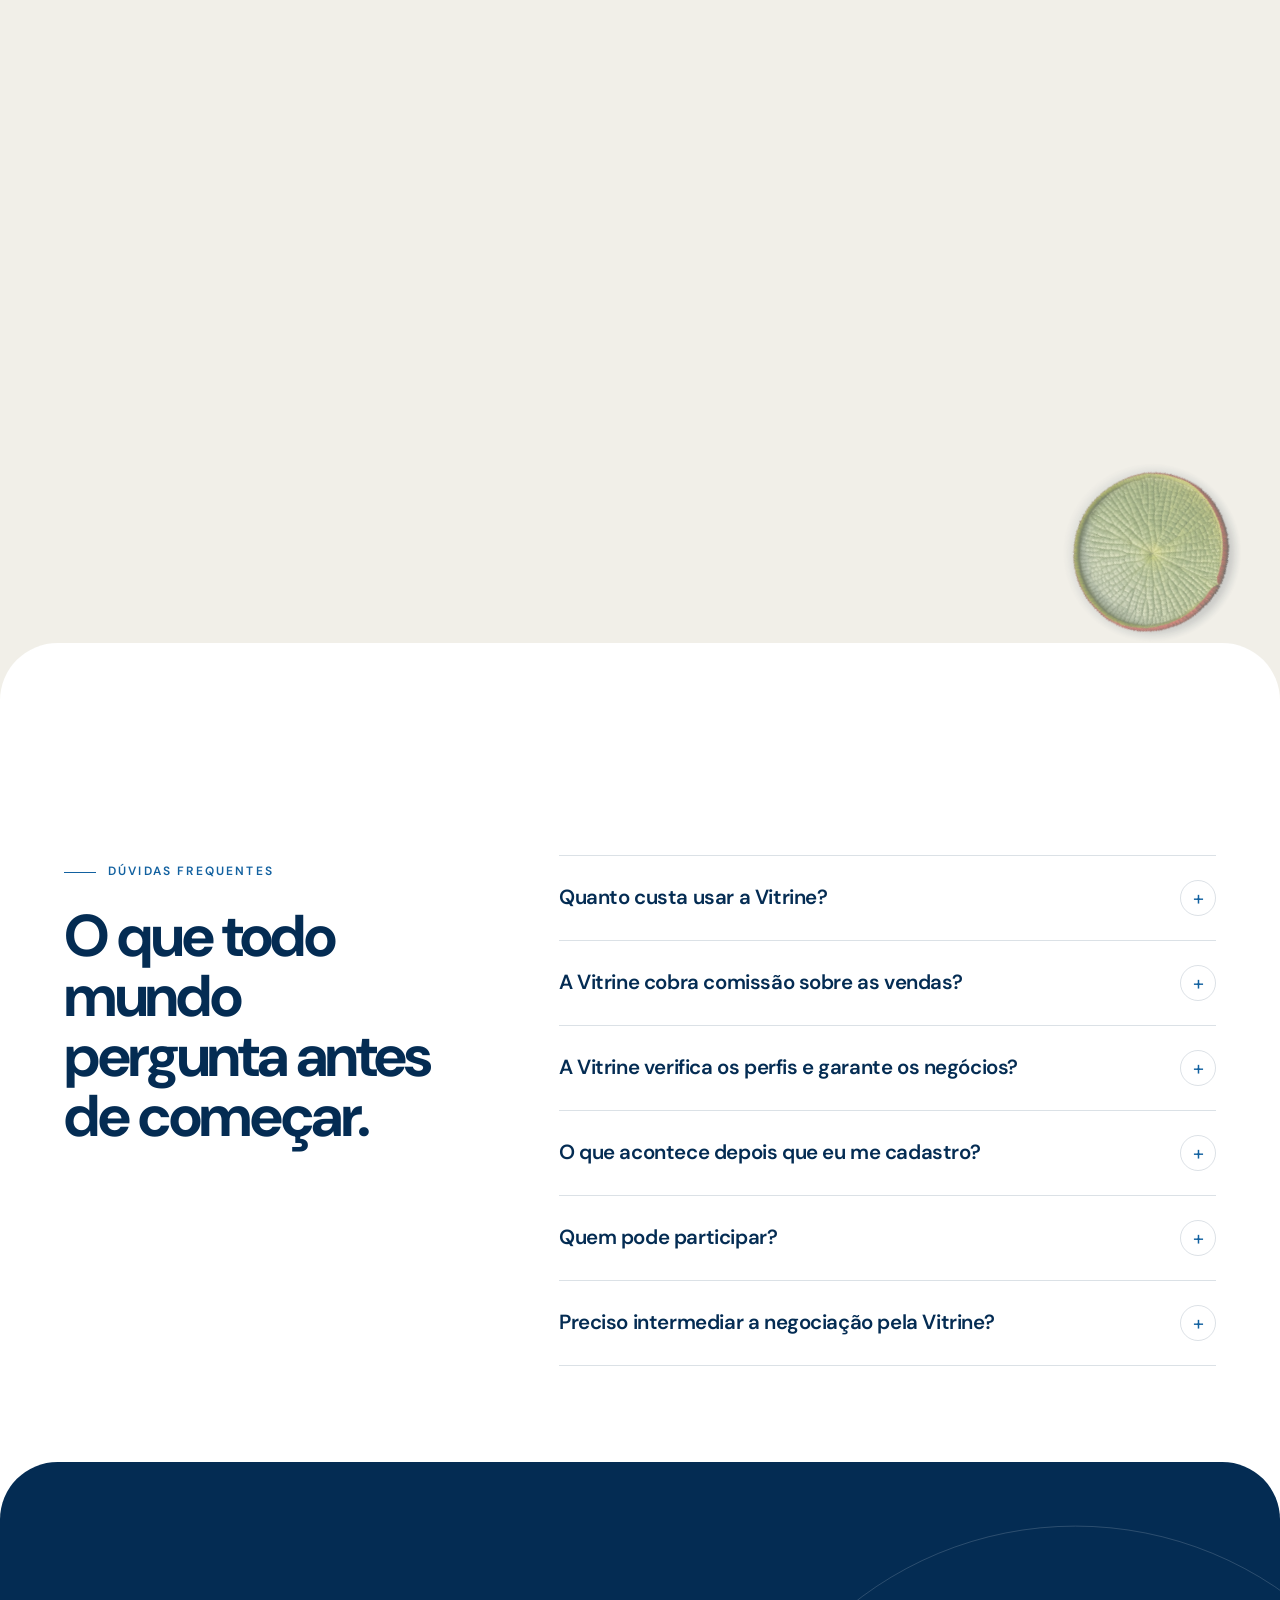
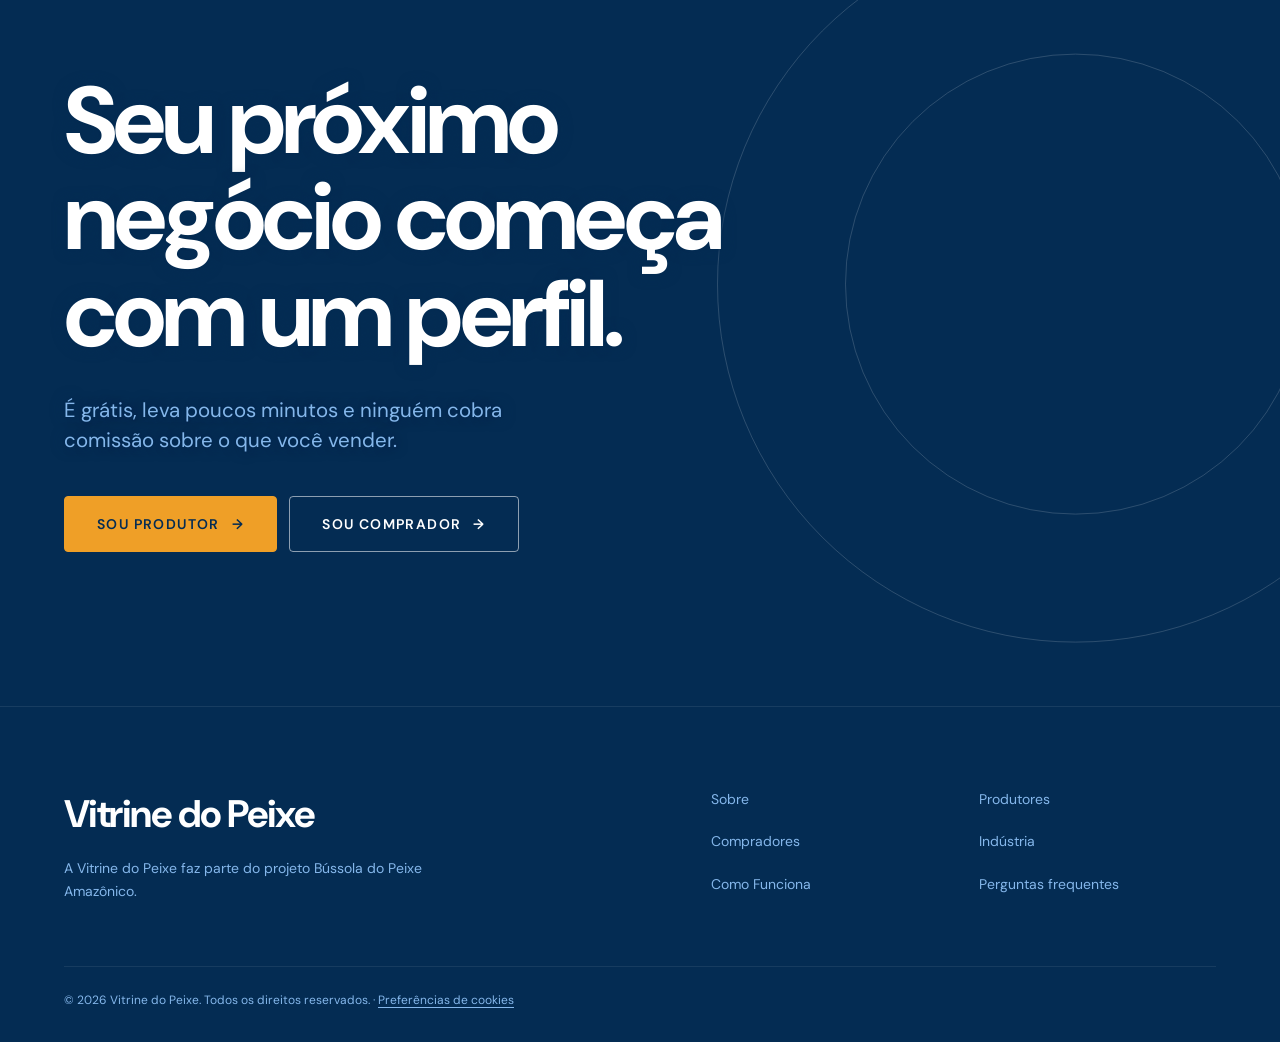
==== commit 25d4612b: "Corrige corte das letras com cauda no titulo do hero" ====
--- a/index.html
+++ b/index.html
@@ -238,7 +238,7 @@
     }
     .hero-eyebrow::before { content: ''; flex-shrink: 0; width: 32px; height: 1px; margin-top: 0.7em; background: currentColor; }
 
-    .hero-title-wrap { overflow: hidden; padding-bottom: 0.12em; }
+    .hero-title-wrap { overflow: hidden; padding-bottom: 0.25em; margin-bottom: -0.25em; }  /* espaço p/ descendentes (g, p) sem mudar o layout */
 
     #hero-title {
       font-size: clamp(2.2rem, 8vw, 7.4rem);
@@ -314,7 +314,7 @@
     }
     @keyframes heroTitleReveal {
       from { opacity: 0; clip-path: inset(0 0 100% 0); transform: translate3d(0, 24px, 0); }
-      to   { opacity: 1; clip-path: inset(0 0 0 0);    transform: translate3d(0, 0, 0); }
+      to   { opacity: 1; clip-path: inset(-0.1em -0.1em -0.3em -0.1em); transform: translate3d(0, 0, 0); }
     }
 
     #hero-video, #hero-content { will-change: transform; }
@@ -397,13 +397,14 @@
       gap: 6px;
       background: transparent;
       border: 1px solid var(--c-white-20);
-      color: inherit;
+      color: var(--c-white-80);   /* mesmo branco dos links do menu */
       font: inherit;
       font-size: var(--text-sm);
       padding: 6px 12px;
       border-radius: 999px;
       cursor: pointer;
     }
+    .lang-switch__btn:hover { color: var(--c-white); }
     .lang-switch__list {
       margin: 6px 0 0;
       padding: 6px;
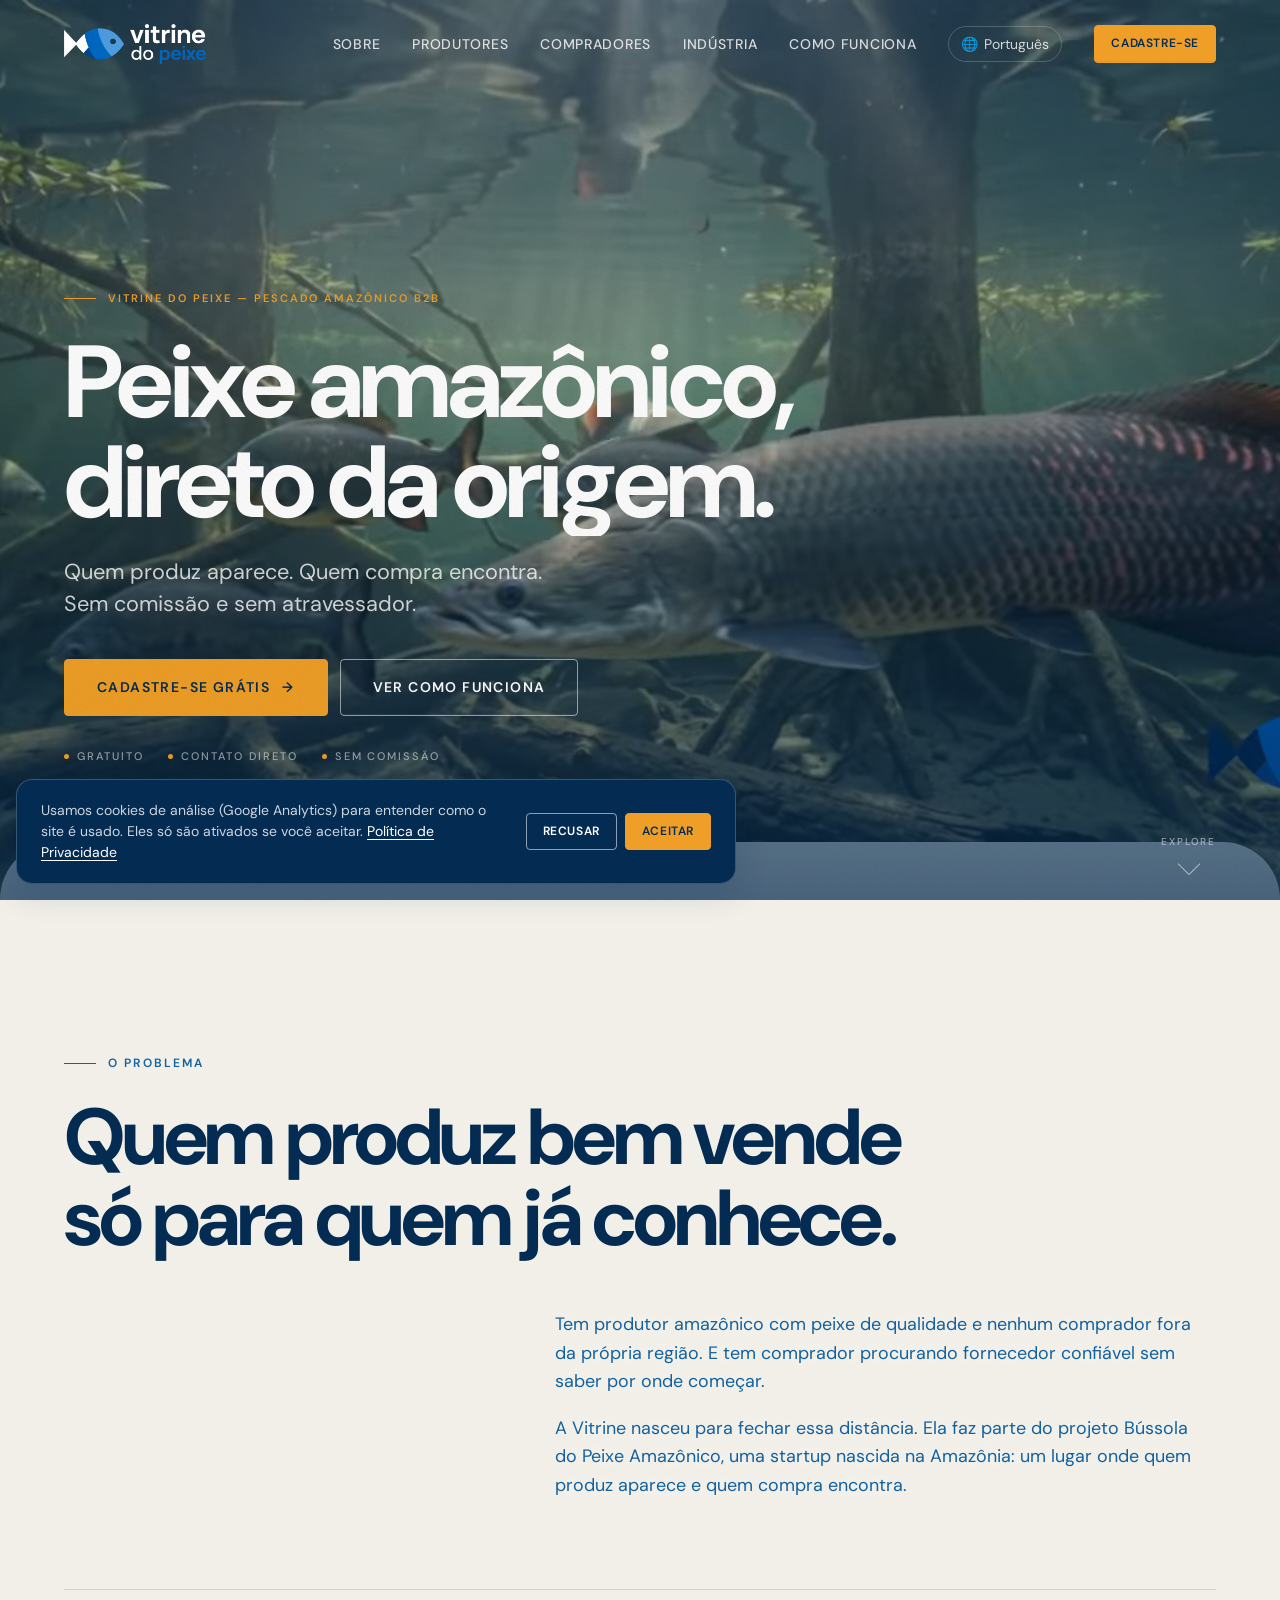
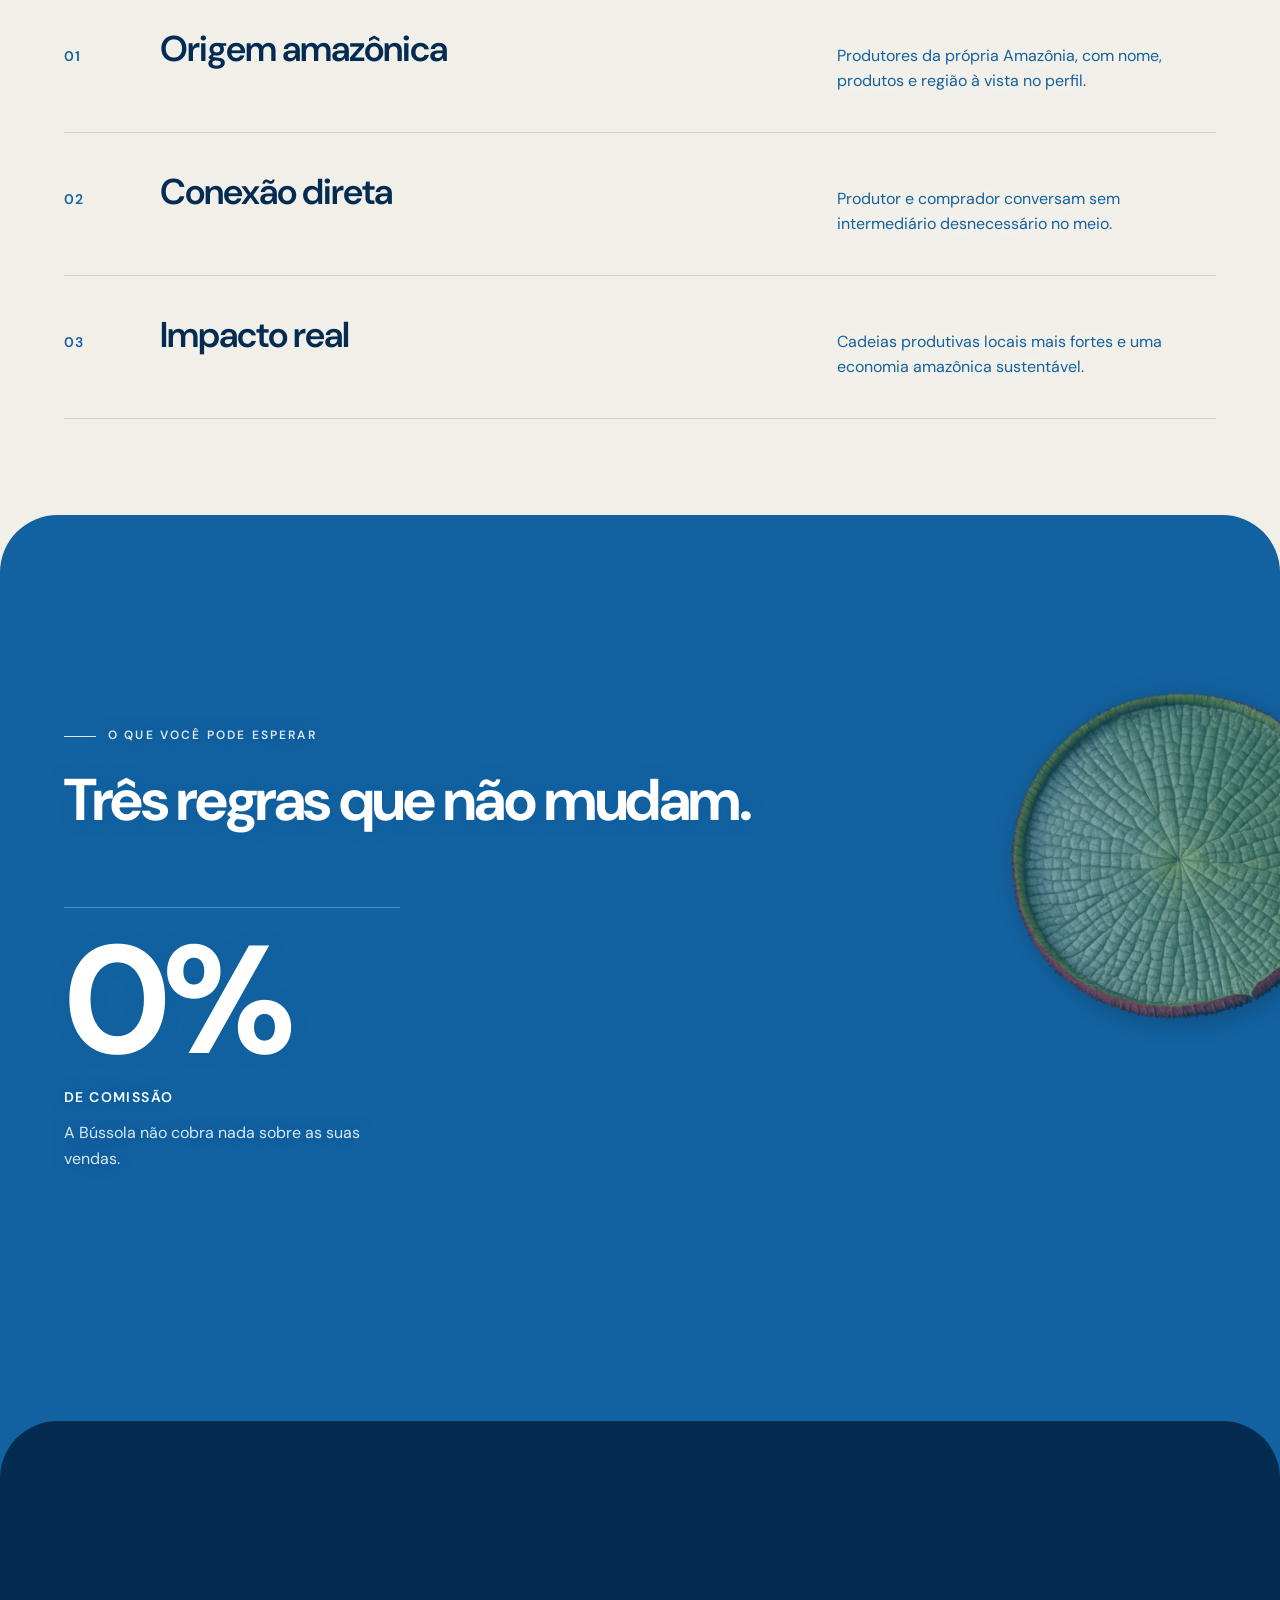
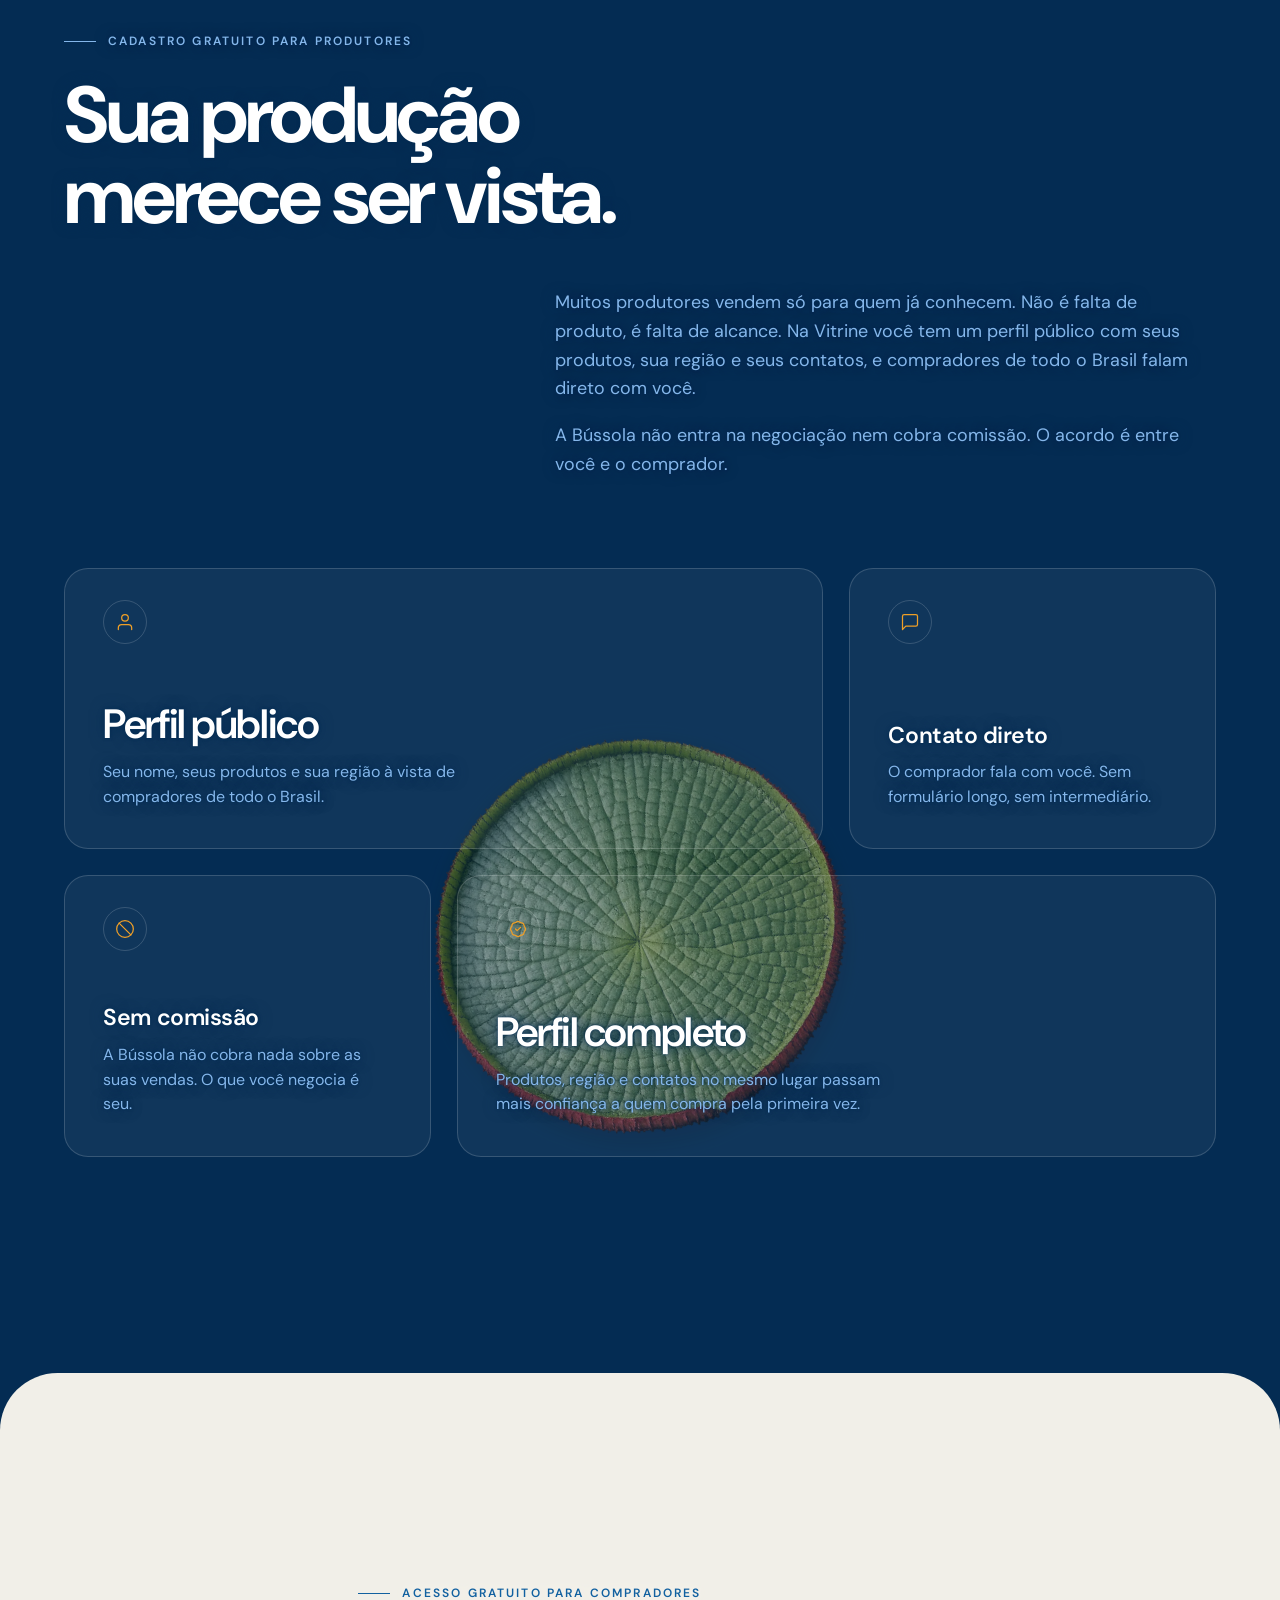
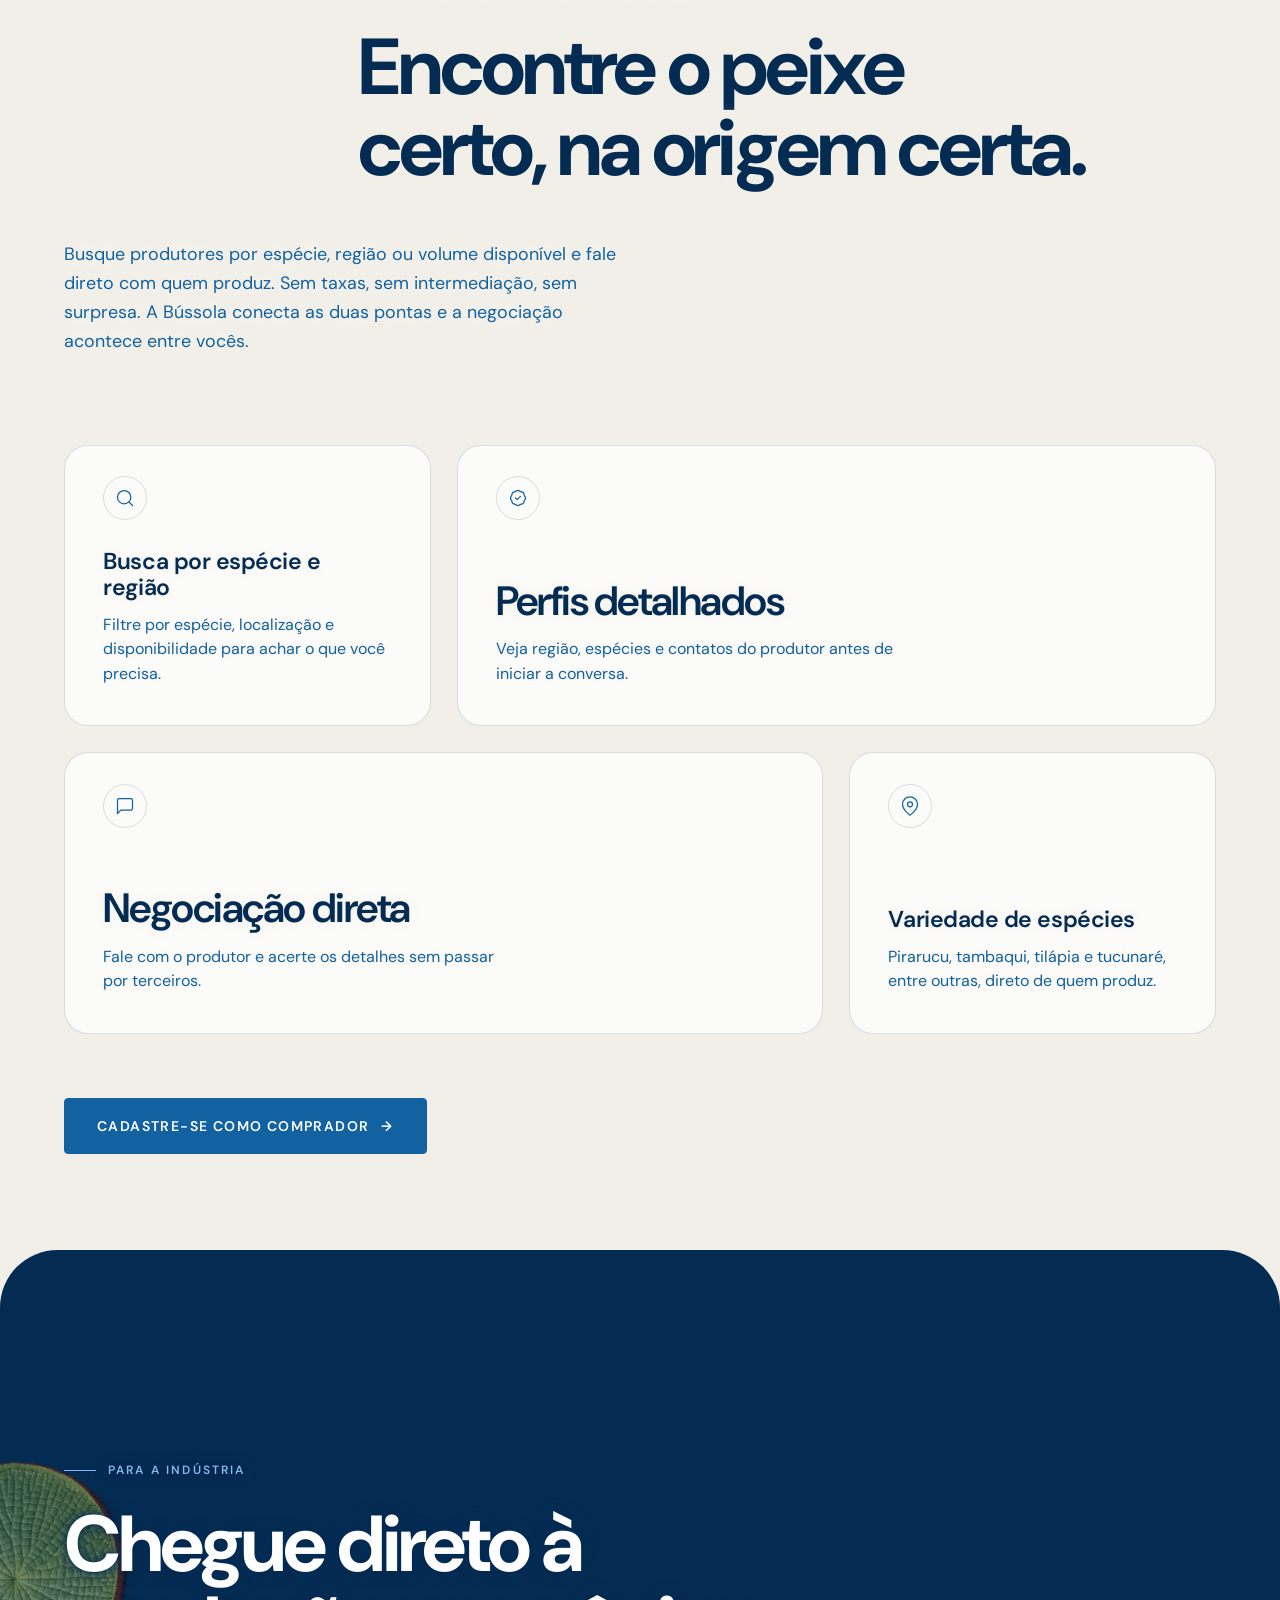
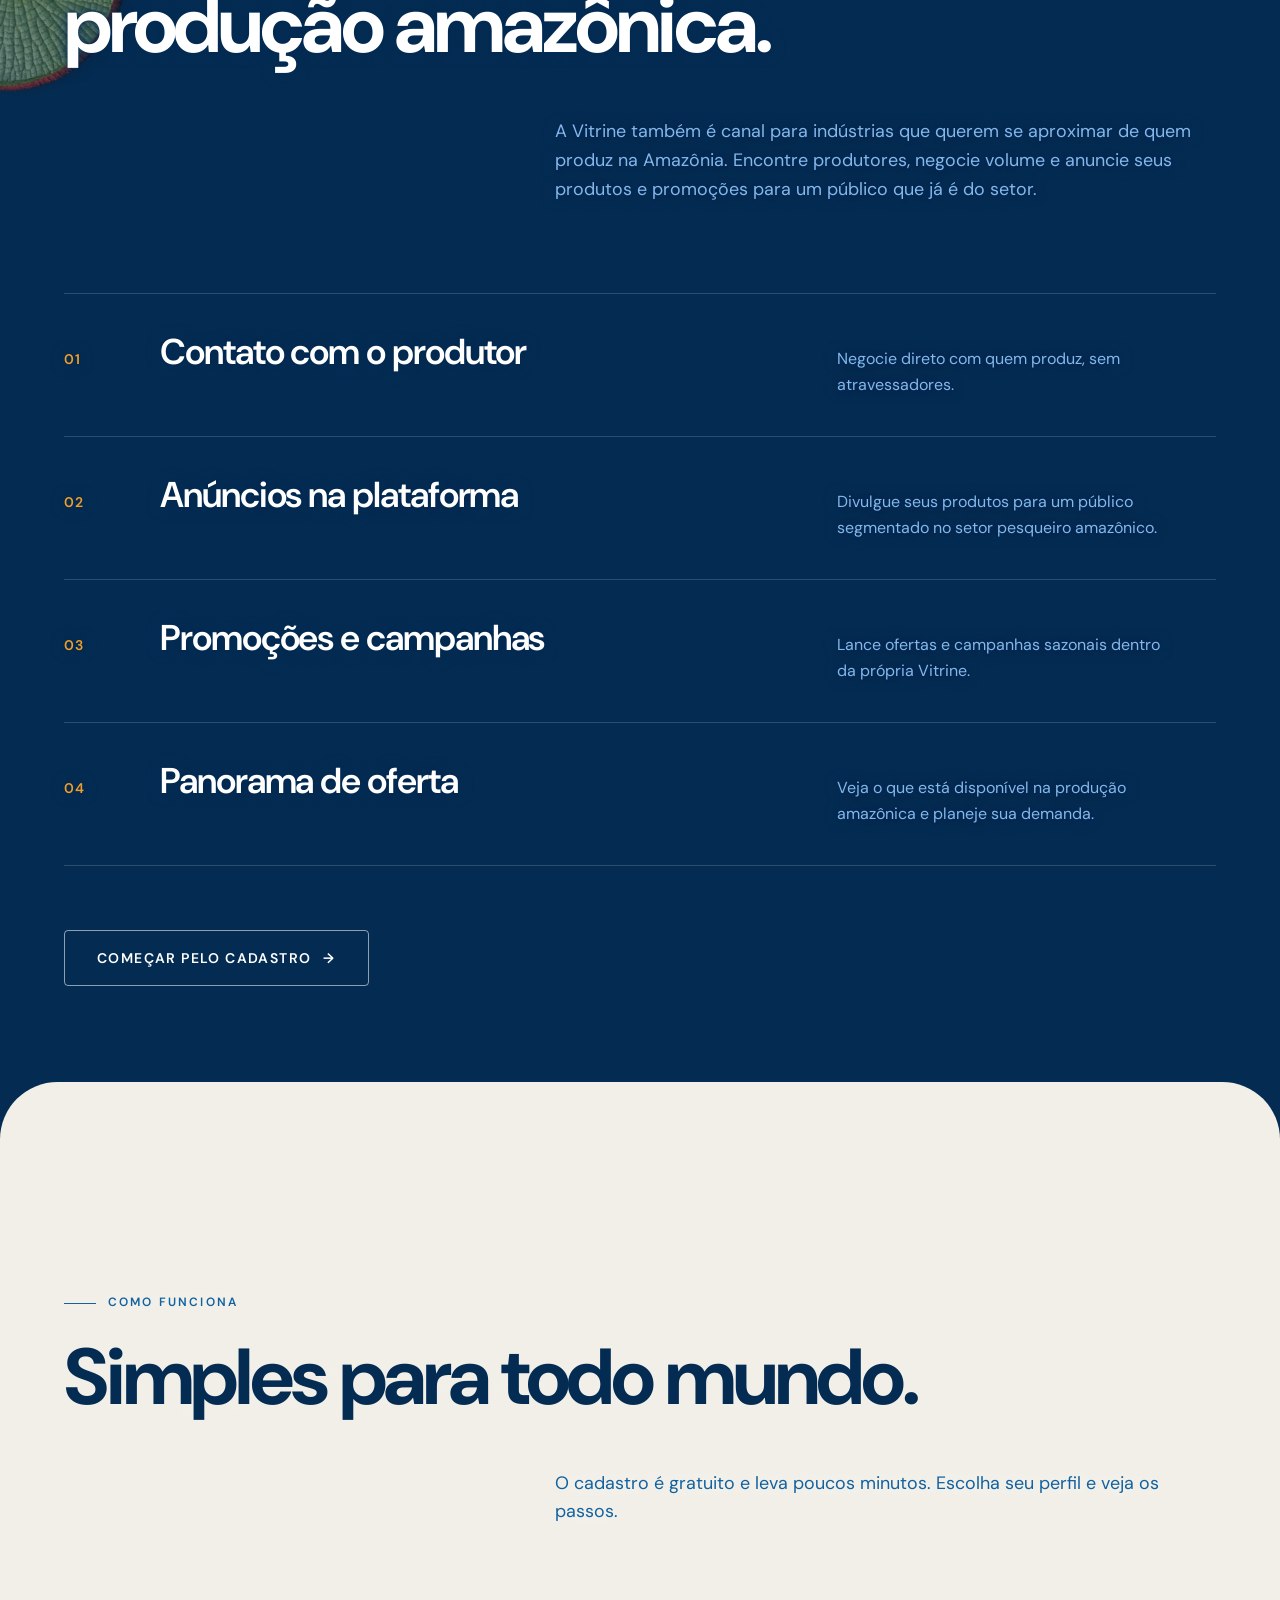
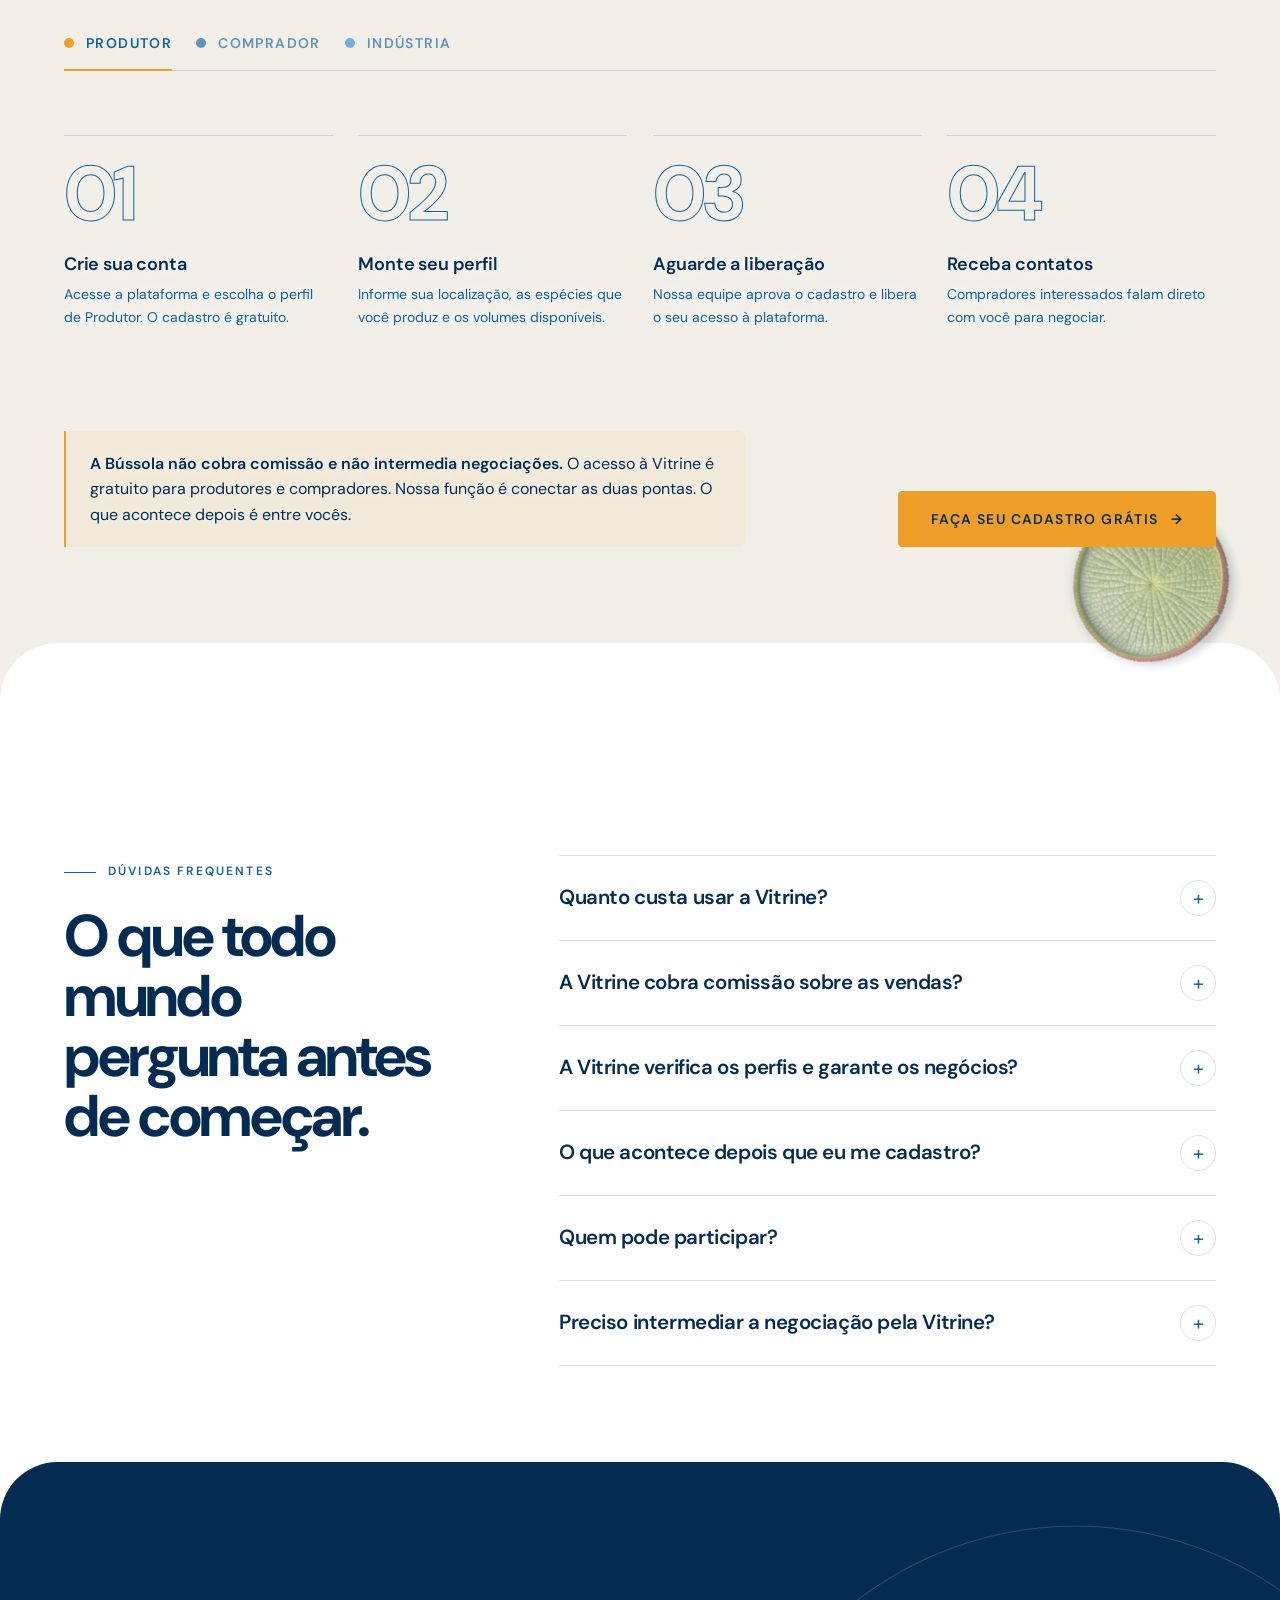
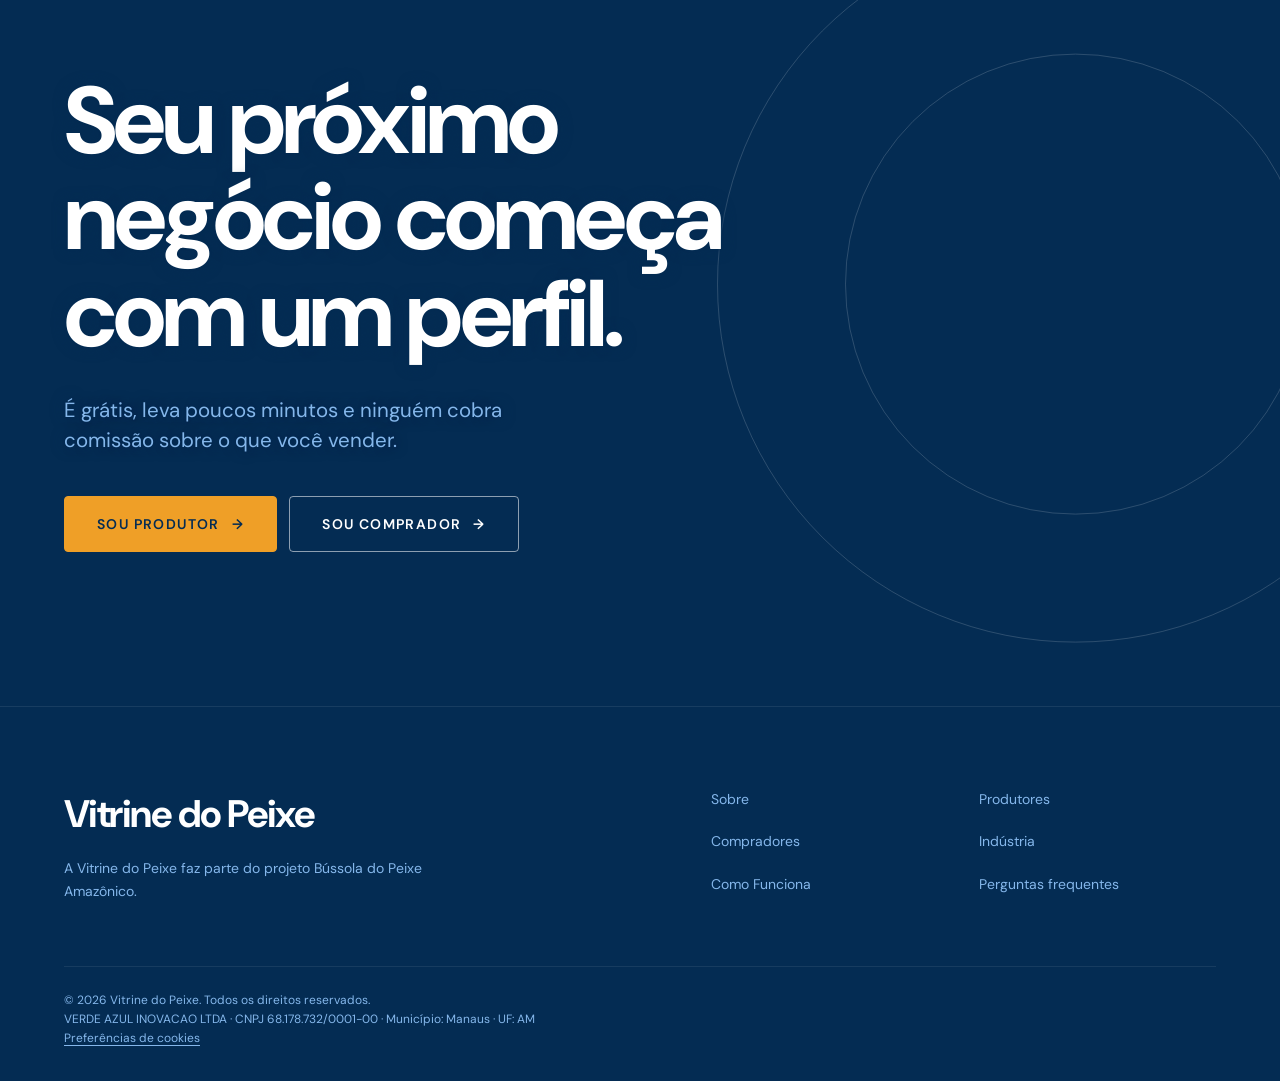
==== commit c88fdc43: "Adiciona dados da empresa (razao social, CNPJ, municipio/UF) no rodape" ====
--- a/index.html
+++ b/index.html
@@ -920,7 +920,8 @@
         </nav>
       </div>
       <p class="footer__legal">© 2026 Vitrine do Peixe. Todos os direitos reservados.
-        · <button type="button" class="footer__cookies" id="consent-reopen">Preferências de cookies</button>
+        <br>VERDE AZUL INOVACAO LTDA · CNPJ 68.178.732/0001-00 · Município: Manaus · UF: AM
+        <br><button type="button" class="footer__cookies" id="consent-reopen">Preferências de cookies</button>
       </p>
     </div>
   </footer>
